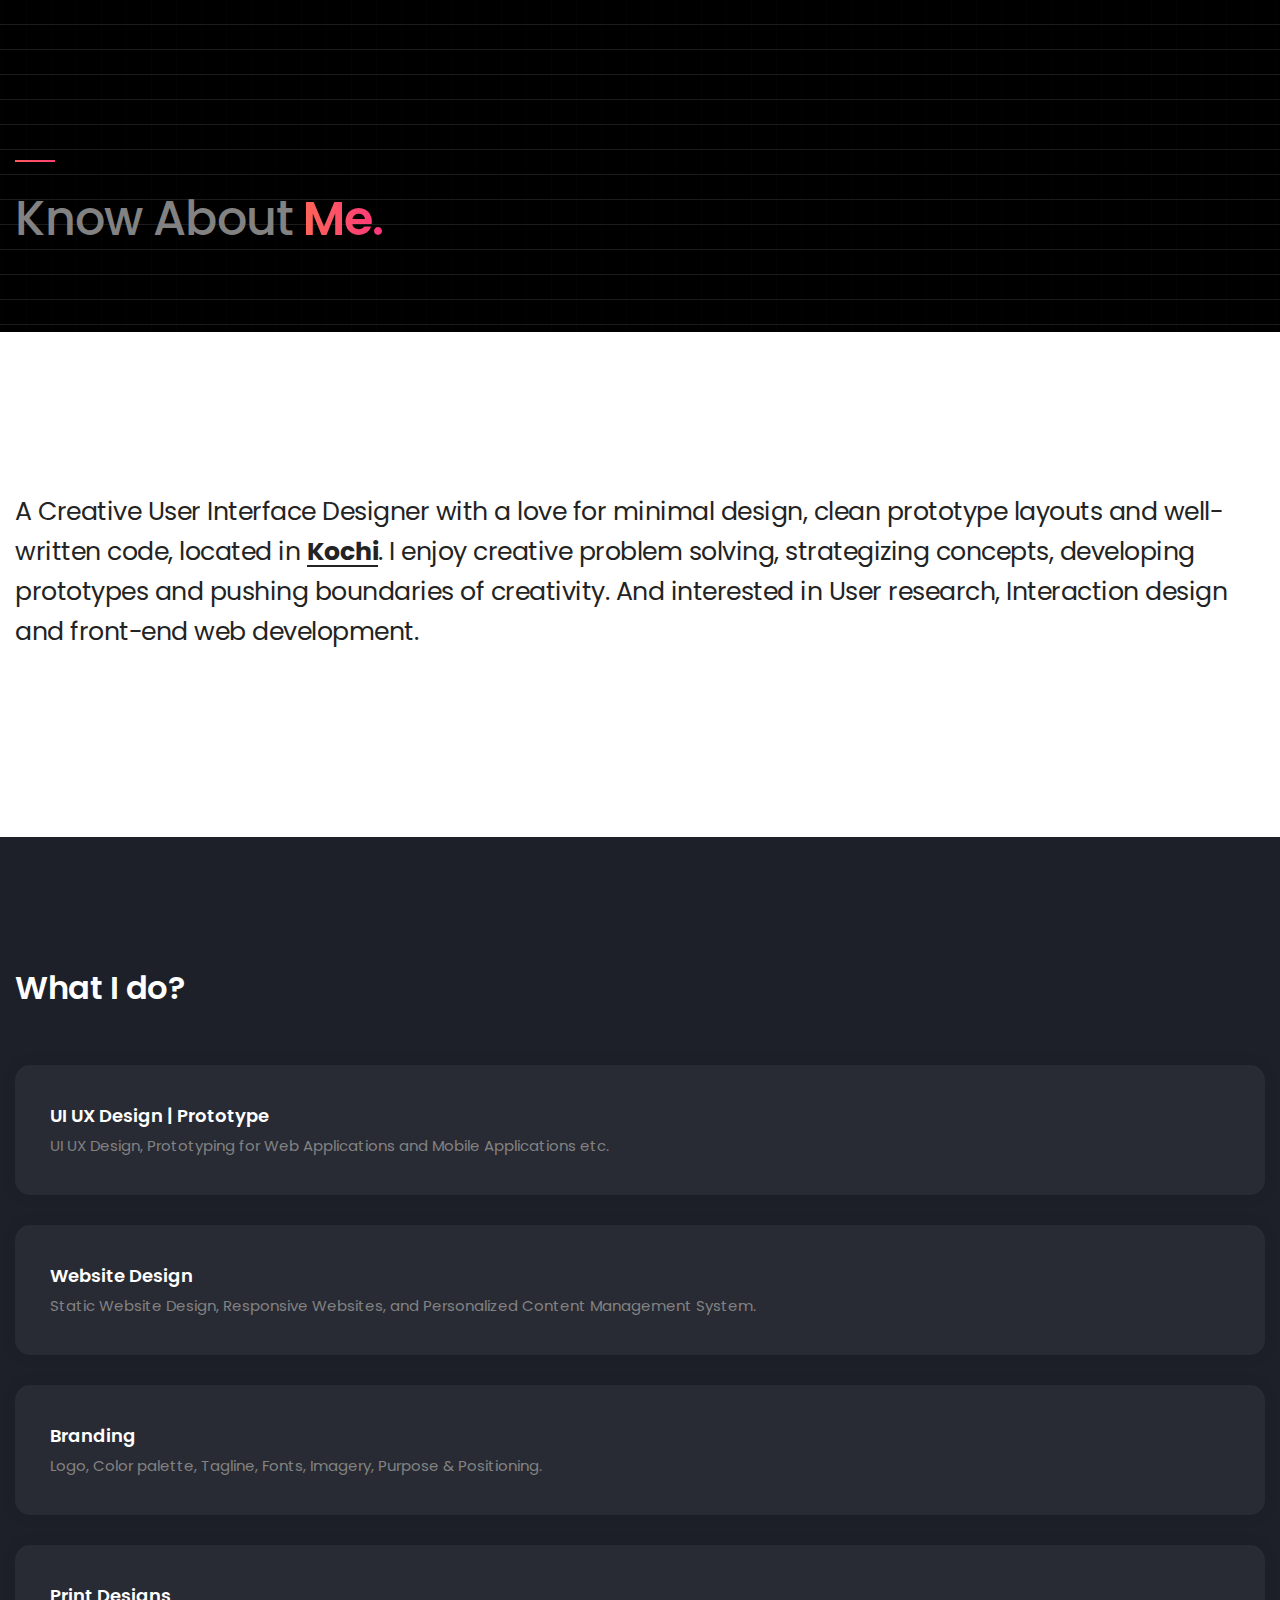
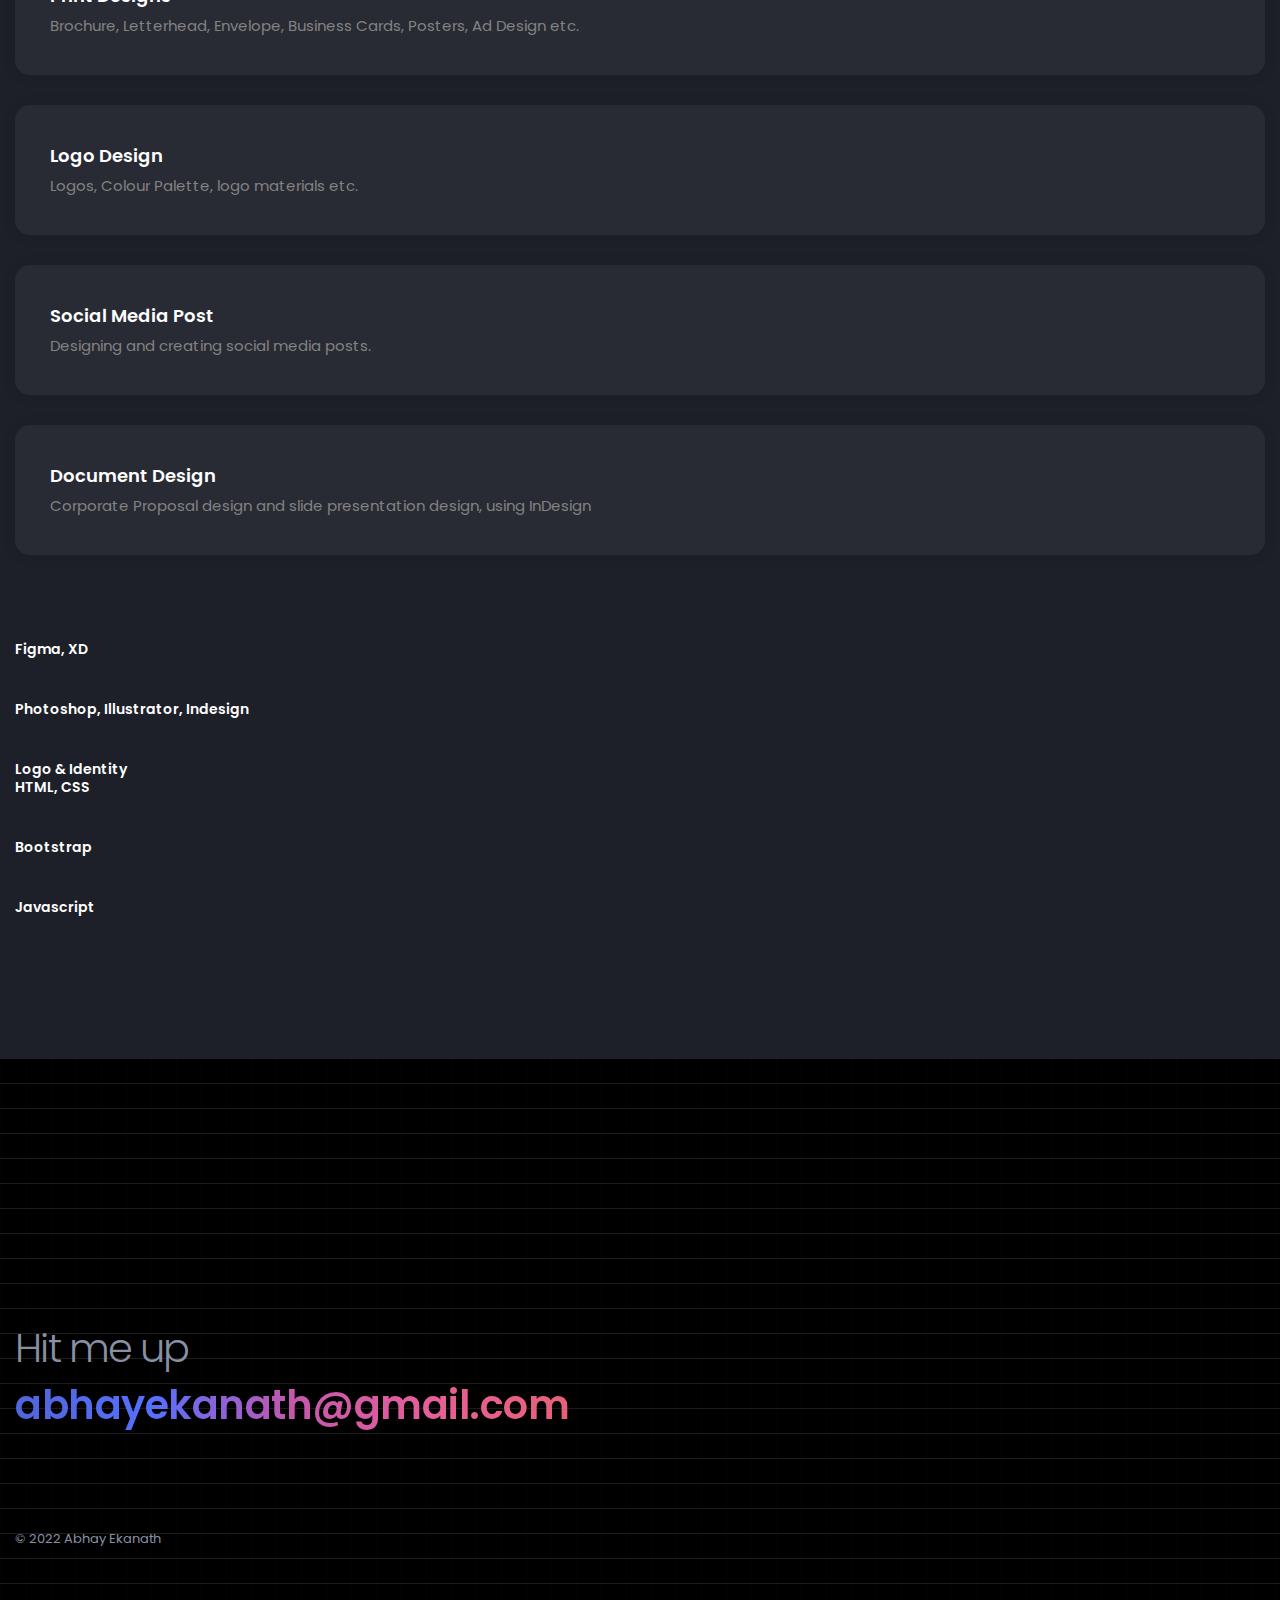
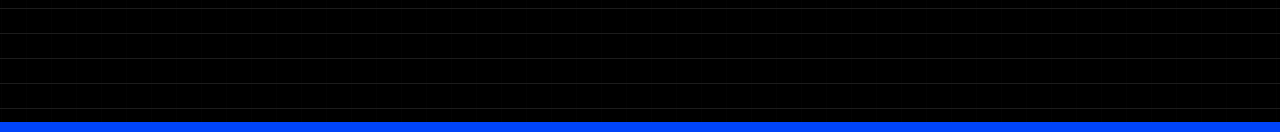
==== about.html @ 5970635a "17-06" ====
<!doctype html>
<html class="no-js" lang="en">
  <head>
    <title>Abhay Ekanath</title>
    <meta charset="utf-8">
    <meta http-equiv="X-UA-Compatible" content="IE=edge" />
    <meta name="author" content="">
    <meta name="viewport" content="width=device-width,initial-scale=1.0,maximum-scale=1" />
    <meta name="description" content="">
    <link rel="shortcut icon" href="images/favicon.png">
    <link rel="apple-touch-icon" href="images/apple-touch-icon-57x57.png">
    <link rel="apple-touch-icon" sizes="72x72" href="images/apple-touch-icon-72x72.png">
    <link rel="apple-touch-icon" sizes="114x114" href="images/apple-touch-icon-114x114.png">
    <link rel="stylesheet" type="text/css" href="css/font-icons.min.css">
    <link rel="stylesheet" type="text/css" href="css/theme-vendors.min.css">
    <link rel="stylesheet" type="text/css" href="css/style.css" />
    <link rel="stylesheet" type="text/css" href="css/responsive.css" />
  </head>
  <body data-mobile-nav-style="classic">

    <header>
      <nav class="navbar navbar-expand-lg navbar-dark bg-transparent header-dark fixed-top navbar-boxed navbar-static-overlay">
        <div class="container-fluid h-100px md-h-70px">
          <div class="col-6 col-lg-2 me-auto me-auto ps-lg-0">
            <a class="navbar-brand" href="index.html">
            <img src="images/symbol.png" class="default-logo" alt="">
            <img src="images/symbol.png" class="alt-logo" alt="">
            <img src="images/symbol.png" class="mobile-logo" alt="">
            </a>
          </div>
          <div class="col-auto text-end">
            <div class="header-push-button">
              <a href="javascript:void(0);" class="push-button ">
              <span></span>
              <span></span>
              <span></span>
              <span></span>
              </a>
            </div>
          </div>
        </div>
      </nav>

      <div class="hamburger-menu hamburger-menu-big-font bg-black w-25 xl-w-60 lg-w-70 md-w-50 sm-w-100">
        <a href="javascript:void(0);" class="close-menu text-white"><i class="ti-close"></i></a>
        <div class="row g-0 h-100">
          <div class="col-lg-12">
            <div class="row g-0 align-items-center justify-content-center h-100 padding-7-rem-all xs-padding-3-rem-all">
              <div class="col-12 menu-list-wrapper menu-list-wrapper-small text-center text-md-start" data-scroll-options='{ "theme": "light" }'>
                <ul class="menu-list alt-font w-100">
                  <li class="menu-list-item"><a href="index.html">home</a>
                  </li>
                  <li class="menu-list-item"><a href="about.html">about</a></li>
                  <li class="menu-list-item"><a href="portfolio.html">portfolio</a></li>
                  <li class="menu-list-item"><a href="cv.html">CV</a></li>
                </ul>
              </div>
              <div class="col-12 d-none d-md-block">
                <div class="alt-font margin-50px-top">
                  <span class="margin-10px-bottom font-weight-300 text-extra-large d-inline-block">Let's work together?</span>
                  <h6><a href="mailto:abhayekanath@gmail.com" class="text-yellow text-decoration-line-bottom text-white-hover">abhayekanath@gmail.com</a></h6>
                </div>
              </div>
            </div>
          </div>
        </div>
      </div>
    </header>

    <section class="parallax bg-212121 padding-60px-bottom" data-parallax-background-ratio="0.3" style="background-color: rgb(0, 0, 0); background-image: linear-gradient(rgba(0, 0, 0, 0.35),rgb(0, 0, 0, 0.35)), url(images/grid.svg); background-position: 50% 0px; background-size: auto, 25px 25px;">
      <div class="container">
        <div class="row justify-content-center">
          <div class="col-12 col-xl-8 col-lg-10 text-center overlap-gap-section">
            <div class="w-40px h-2px bg-gradient-orange-pink separator-line-vertical margin-30px-tb d-inline-block"></div>
            <h3 class="alt-font font-weight-500 text-medium-dark-gray letter-spacing-minus-1px">Know About <span class="text-gradient-orange-pink font-weight-600">Me.</span></h3>
          </div>
        </div>
      </div>
    </section>

    <section id="about" class="big-section">
      <div class="container">
        <div class="row align-items-end justify-content-center">
          <div class="col-12 col-lg-10 md-margin-30px-bottom text-center text-sm-start wow animate__fadeIn" data-wow-delay="0.2s">
          <h6 class="alt-font text-center text-extra-dark-gray line-height-40px mb-0 sm-line-height-26px">A Creative User Interface Designer with a love for minimal design, clean prototype layouts and well-written code, located in <span class="font-weight-700 text-extra-dark-gray text-decoration-line-bottom-medium">Kochi</span>. I enjoy creative problem solving, strategizing concepts, developing prototypes and pushing boundaries of creativity. And interested in User research, Interaction design and front-end web development.</h6>
        </div>
        </div>
      </div>
    </section>

    <section class="bg-1E2029 overflow-visible" id="whatido">
      <div class="container">
        <div class="row justify-content-center wow animate__fadeIn">
          <div class="col-12 col-lg-8 col-sm-10 text-center margin-4-rem-bottom md-margin-2-rem-bottom xs-margin-3-rem-bottom">
            <h5 class="alt-font font-weight-600 text-white d-inline-block">What I do?</h5>
          </div>
        </div>
        <div class="row justify-content-center">
          <div class="col-12 col-lg-6 col-md-8 col-sm-10 margin-30px-bottom xs-margin-15px-bottom wow animate__fadeIn" data-wow-delay="0.2s">
            <div class="feature-box feature-box-left-icon-middle padding-2-half-rem-all bg-292B34 box-shadow-small box-shadow-extra-large-hover border-radius-15px lg-padding-1-half-rem-lr xs-padding-2-rem-all">
              <div class="feature-box-content alt-font line-height-28px last-paragraph-no-margin">
                <span class="text-white text-large font-weight-600">UI UX Design | Prototype</span>
                <p>UI UX Design, Prototyping for Web Applications and Mobile Applications etc.</p>
              </div>
            </div>
          </div>

          <div class="col-12 col-lg-6  col-md-8 col-sm-10 margin-30px-bottom xs-margin-15px-bottom wow animate__fadeIn" data-wow-delay="0.4s">
            <div class="feature-box feature-box-left-icon-middle padding-2-half-rem-all bg-292B34 box-shadow-small box-shadow-extra-large-hover border-radius-15px lg-padding-1-half-rem-lr xs-padding-2-rem-all">
              <div class="feature-box-content alt-font line-height-28px last-paragraph-no-margin">
                <span class="text-white text-large font-weight-600">Website Design</span>
                <p>Static Website Design, Responsive Websites, and Personalized Content Management System.</p>
              </div>
            </div>
          </div>

          <div class="col-12 col-lg-6  col-md-8 col-sm-10 margin-30px-bottom xs-margin-15px-bottom wow animate__fadeIn" data-wow-delay="0.6s">
            <div class="feature-box feature-box-left-icon-middle padding-2-half-rem-all bg-292B34 box-shadow-small box-shadow-extra-large-hover border-radius-15px lg-padding-1-half-rem-lr xs-padding-2-rem-all">
              <div class="feature-box-content alt-font line-height-28px last-paragraph-no-margin">
                <span class="text-white text-large font-weight-600">Branding</span>
                <p>Logo, Color palette, Tagline, Fonts, Imagery, Purpose & Positioning.</p>
              </div>
            </div>
          </div>

          <div class="col-12 col-lg-6  col-md-8 col-sm-10 margin-30px-bottom xs-margin-15px-bottom wow animate__fadeIn" data-wow-delay="0.8s">
            <div class="feature-box feature-box-left-icon-middle padding-2-half-rem-all bg-292B34 box-shadow-small box-shadow-extra-large-hover border-radius-15px lg-padding-1-half-rem-lr xs-padding-2-rem-all">
              <div class="feature-box-content alt-font line-height-28px last-paragraph-no-margin">
                <span class="text-white text-large font-weight-600">Print Designs</span>
                <p>Brochure, Letterhead, Envelope, Business Cards, Posters, Ad Design etc.</p>
              </div>
            </div>
          </div>

          <div class="col-12 col-lg-6  col-md-8 col-sm-10 margin-30px-bottom xs-margin-15px-bottom wow animate__fadeIn" data-wow-delay="1s">
            <div class="feature-box feature-box-left-icon-middle padding-2-half-rem-all bg-292B34 box-shadow-small box-shadow-extra-large-hover border-radius-15px lg-padding-1-half-rem-lr xs-padding-2-rem-all">
              <div class="feature-box-content alt-font line-height-28px last-paragraph-no-margin">
                <span class="text-white text-large font-weight-600">Logo Design</span>
                <p>Logos, Colour Palette, logo materials etc.</p>
              </div>
            </div>
          </div>

          <div class="col-12 col-lg-6  col-md-8 col-sm-10 margin-30px-bottom xs-margin-15px-bottom wow animate__fadeIn" data-wow-delay="1.2s">
            <div class="feature-box feature-box-left-icon-middle padding-2-half-rem-all bg-292B34 box-shadow-small box-shadow-extra-large-hover border-radius-15px lg-padding-1-half-rem-lr xs-padding-2-rem-all">
              <div class="feature-box-content alt-font line-height-28px last-paragraph-no-margin">
                <span class="text-white text-large font-weight-600">Social Media Post</span>
                <p>Designing and creating social media posts.</p>
              </div>
            </div>
          </div>

          <div class="col-12 col-lg-6  col-md-8 col-sm-10 wow animate__fadeIn" data-wow-delay="1.4s">
            <div class="feature-box feature-box-left-icon-middle padding-2-half-rem-all bg-292B34 box-shadow-small box-shadow-extra-large-hover border-radius-15px lg-padding-1-half-rem-lr xs-padding-2-rem-all">
              <div class="feature-box-content alt-font line-height-28px last-paragraph-no-margin">
                <span class="text-white text-large font-weight-600">Document Design</span>
                <p>Corporate Proposal design and slide presentation design, using InDesign</p>
              </div>
            </div>
          </div>

        </div>
      </div>
      <div class="container padding-4-rem-top sm-padding-5-rem-top">
        <div class="row margin-4-rem-top sm-margin-5-rem-top">
          <div class="col-12 col-lg-6 wow animate__fadeIn" data-wow-delay="0.4s">
            <div class="progress bg-transparent margin-4-rem-bottom sm-margin-5-rem-bottom">
              <span class="progress-title alt-font text-medium text-white text-uppercase font-weight-600">Figma, XD</span>
              <div class="progress-bar bg-extra-light-gray" role="progressbar" aria-valuenow="85" aria-valuemin="0" aria-valuemax="100"><span class="alt-font text-small text-light-gray font-weight-600">85%</span></div>
            </div>

            <div class="progress bg-transparent margin-4-rem-bottom sm-margin-5-rem-bottom">
              <span class="progress-title alt-font text-medium text-white text-uppercase font-weight-600">Photoshop, Illustrator, Indesign</span>
              <div class="progress-bar bg-extra-light-gray" role="progressbar" aria-valuenow="95" aria-valuemin="0" aria-valuemax="100"><span class="alt-font text-small text-light-gray font-weight-600">95%</span></div>
            </div>

            <div class="progress bg-transparent margin-1-rem-bottom sm-margin-5-rem-bottom">
              <span class="progress-title alt-font text-medium text-white text-uppercase font-weight-600">Logo & Identity</span>
              <div class="progress-bar bg-extra-light-gray" role="progressbar" aria-valuenow="80" aria-valuemin="0" aria-valuemax="100"><span class="alt-font text-small text-light-gray font-weight-600">80%</span></div>
            </div>

          </div>
          <div class="col-12 col-lg-6 wow animate__fadeIn" data-wow-delay="0.4s">
            <div class="progress bg-transparent margin-4-rem-bottom sm-margin-5-rem-bottom">
              <span class="progress-title alt-font text-medium text-white text-uppercase font-weight-600">HTML, CSS</span>
              <div class="progress-bar bg-extra-light-gray" role="progressbar" aria-valuenow="90" aria-valuemin="0" aria-valuemax="100"><span class="alt-font text-small text-light-gray font-weight-600">90%</span></div>
            </div>

            <div class="progress bg-transparent margin-4-rem-bottom sm-margin-5-rem-bottom">
              <span class="progress-title alt-font text-medium text-white text-uppercase font-weight-600">Bootstrap</span>
              <div class="progress-bar bg-extra-light-gray" role="progressbar" aria-valuenow="85" aria-valuemin="0" aria-valuemax="100"><span class="alt-font text-small text-light-gray font-weight-600">85%</span></div>
            </div>

            <div class="progress bg-transparent">
              <span class="progress-title alt-font text-medium text-white text-uppercase font-weight-600">Javascript</span>
              <div class="progress-bar bg-extra-light-gray" role="progressbar" aria-valuenow="55" aria-valuemin="0" aria-valuemax="100"><span class="alt-font text-small text-light-gray font-weight-600">55%</span></div>
            </div>
          </div>
        </div>
      </div>
    </section>
    
    <footer class="bg-212121 padding-10-half-rem-tb md-padding-8-half-rem-tb" style="background-color: rgb(0, 0, 0); background-image: linear-gradient(rgb(0, 0, 0, 0.35), rgba(0, 0, 0, 0.35)), url(images/grid.svg); background-position: 50% 0px; background-size: auto, 25px 25px;">
      <div class="container">
        <div class="row justify-content-center">
          <div class="col-12 col-lg-8 text-center">
            <div class="social-icon-style-10 margin-3-half-rem-bottom">
              <ul class="large-icon">
                <li><a class="behance" href="https://www.behance.net/abhayekanath" target="_blank"><i class="fab fa-behance"></i></a></li>
                <li><a class="linkedin" href="https://www.linkedin.com/in/abhay-ekanath-a11544172/" target="_blank"><i class="fab fa-linkedin"></i></a></li>
                <li><a class="instagram" href="https://www.instagram.com/abhay.ekanath/" target="_blank"><i class="fab fa-instagram"></i></a></li>
                <li><a class="twitter" href="https://twitter.com/EkanathAbhay" target="_blank"><i class="fab fa-twitter"></i></a></li>
              </ul>
            </div>
            <h4 class="alt-font text-slate-blue-light font-weight-300 margin-10px-bottom d-block letter-spacing-minus-2px">Hit me up</h4>
            <h4 class="alt-font font-weight-600 margin-7-rem-bottom"><a href="mailto:abhayekanath@gmail.com" class="text-gradient-sky-blue-dark-pink">abhayekanath@gmail.com</a></h4>
            <p class="alt-font text-small text-slate-blue-light text-uppercase m-0">&copy; 2022 Abhay Ekanath</p>
          </div>
        </div>
      </div>
    </footer>

    <a class="scroll-top-arrow" href="javascript:void(0);"><i class="feather icon-feather-arrow-up"></i></a>

    <script type="text/javascript" src="js/jquery.min.js"></script>
    <script type="text/javascript" src="js/theme-vendors.min.js"></script>
    <script type="text/javascript" src="js/main.js"></script>
  </body>
</html>
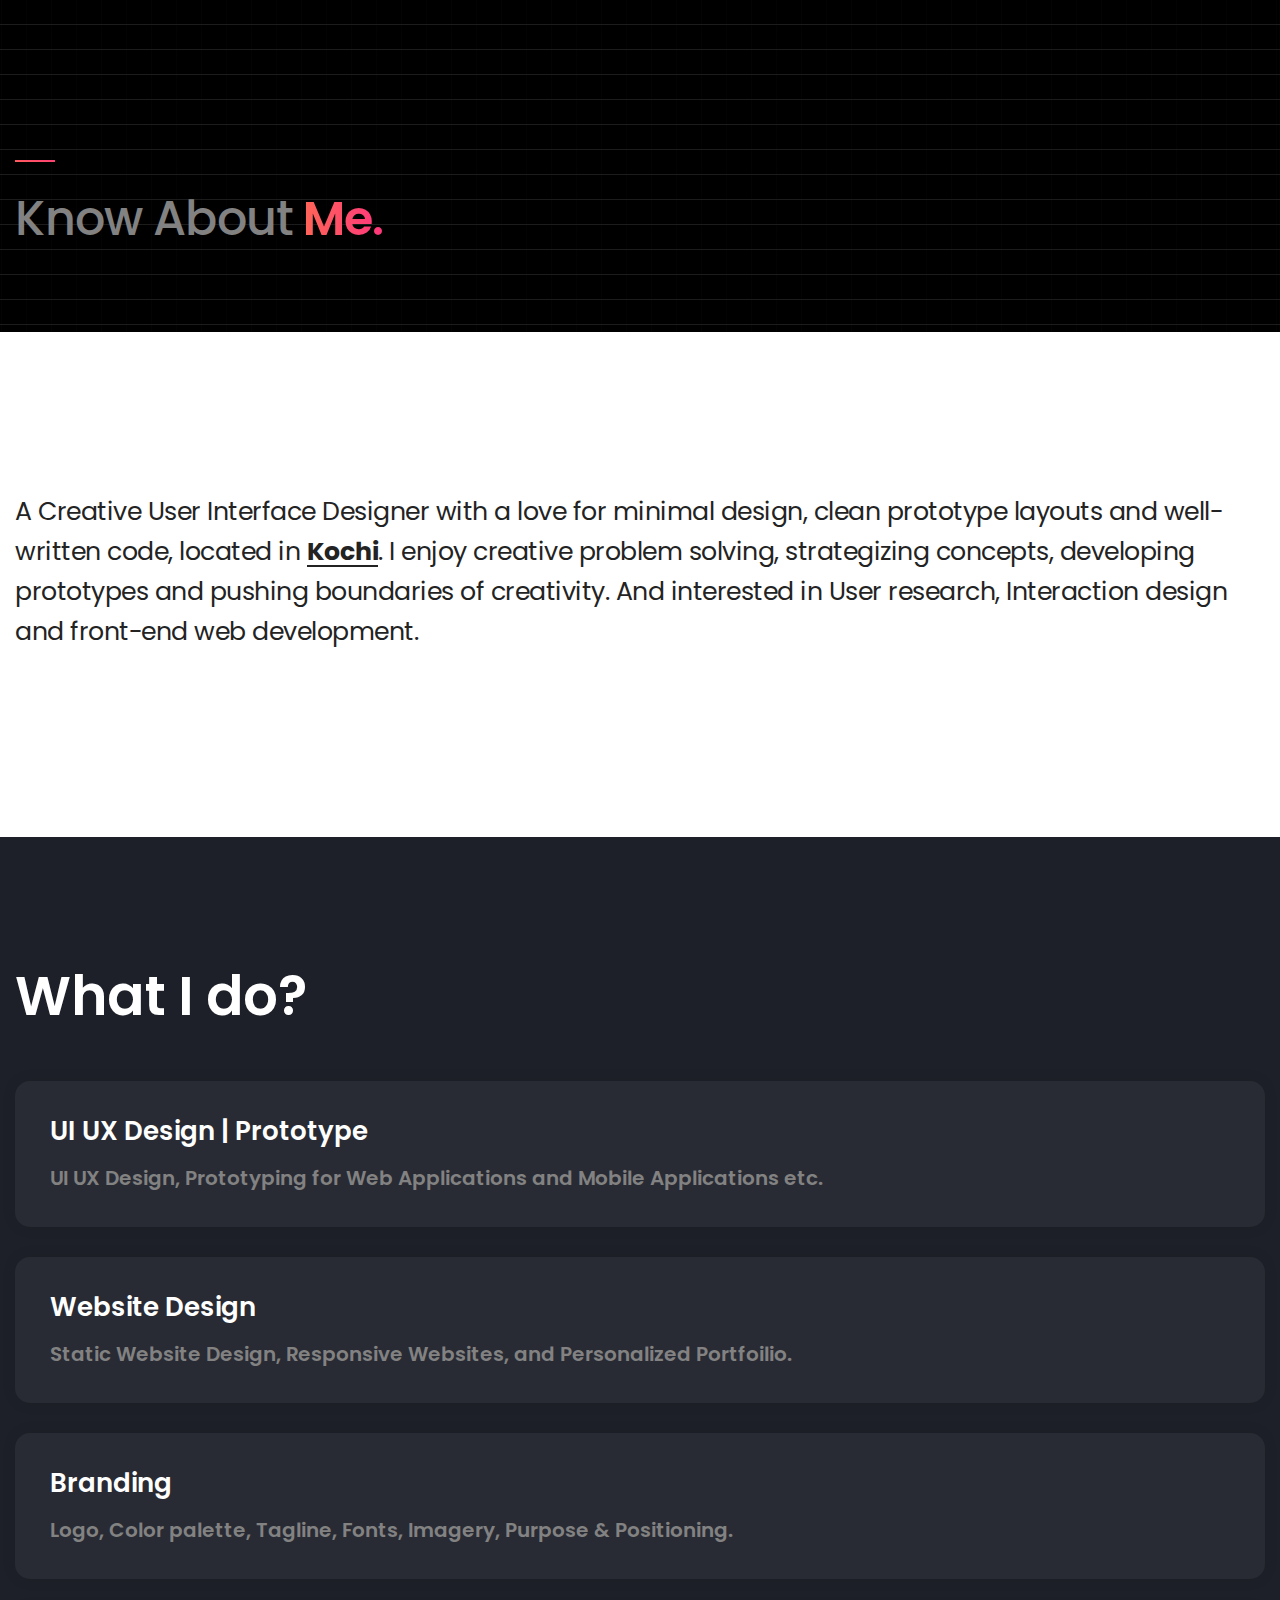
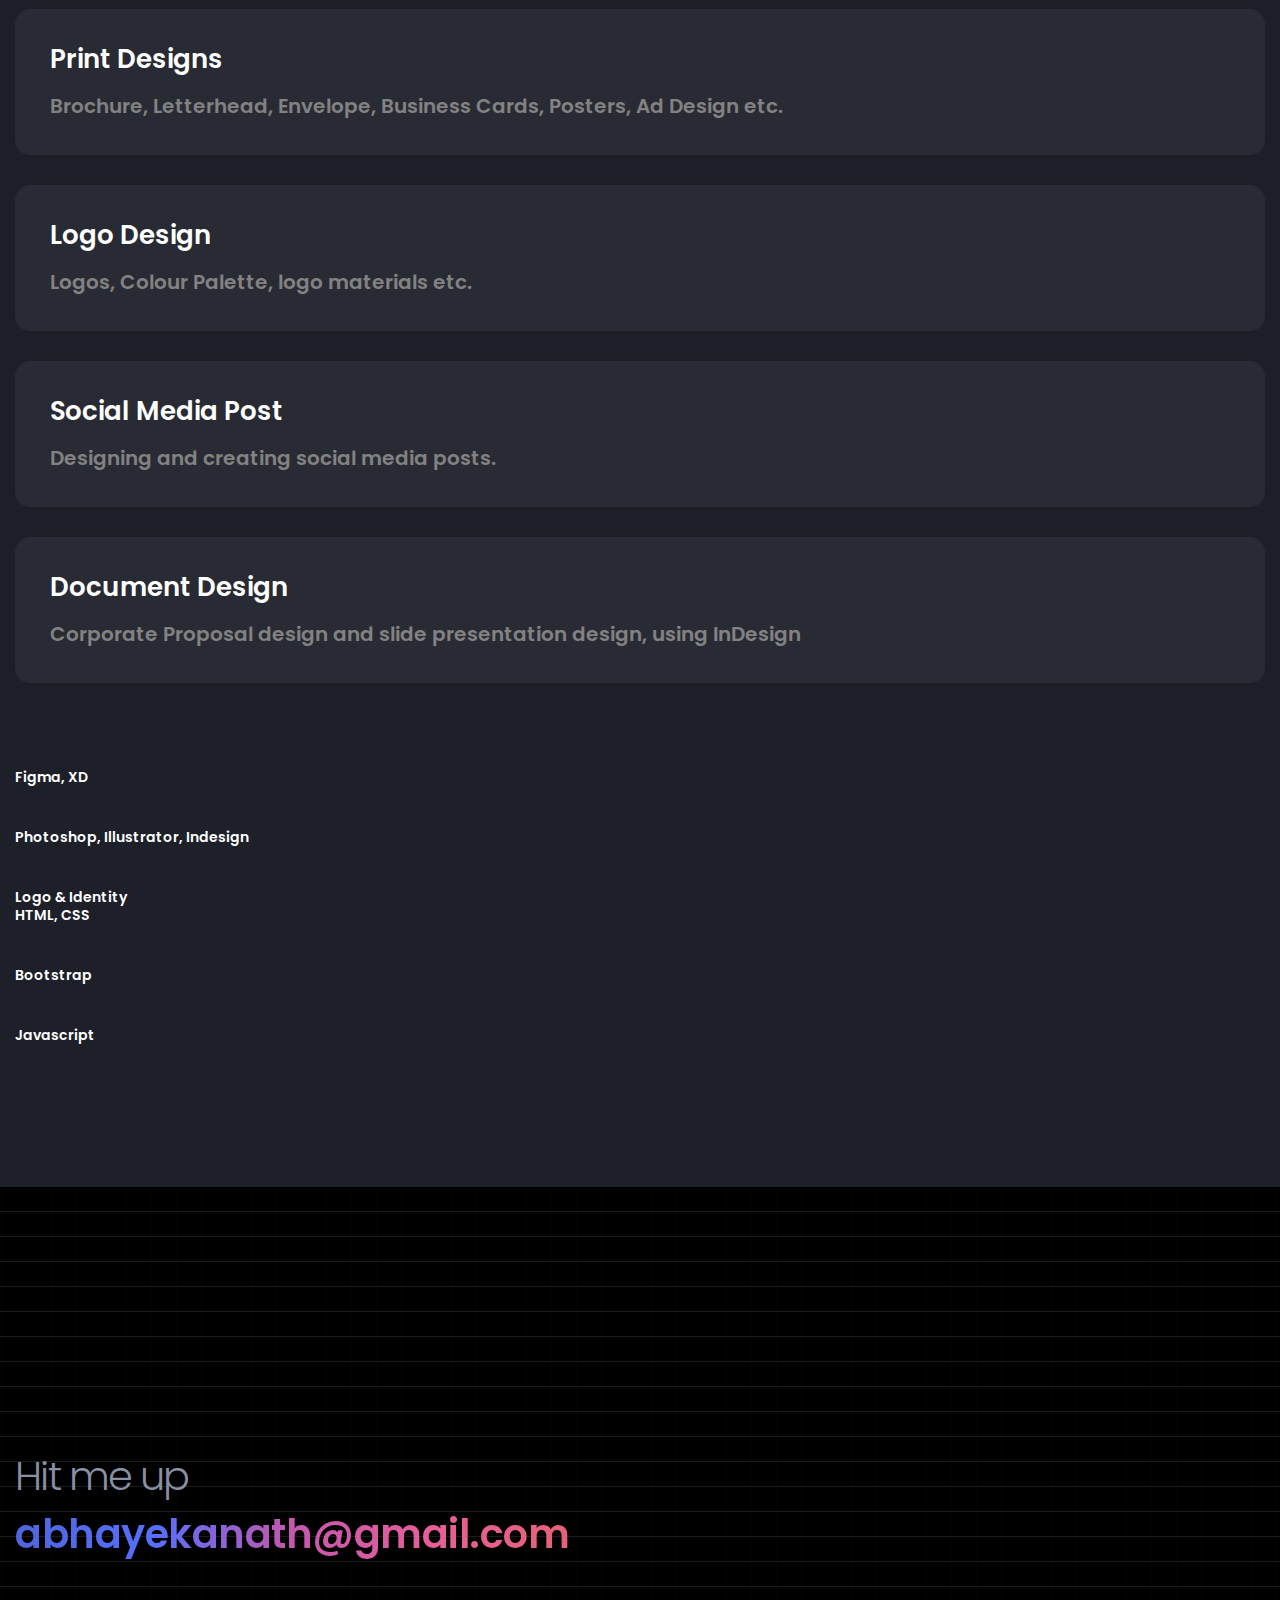
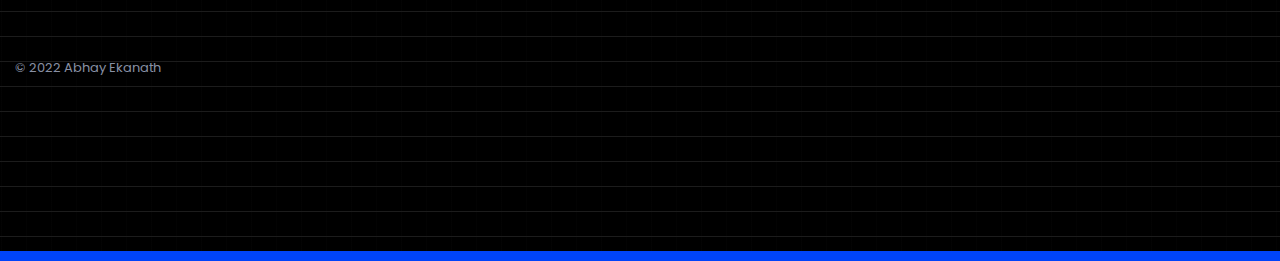
==== commit a683b0ae: "asd" ====
--- a/about.html
+++ b/about.html
@@ -92,15 +92,15 @@
       <div class="container">
         <div class="row justify-content-center wow animate__fadeIn">
           <div class="col-12 col-lg-8 col-sm-10 text-center margin-4-rem-bottom md-margin-2-rem-bottom xs-margin-3-rem-bottom">
-            <h5 class="alt-font font-weight-600 text-white d-inline-block">What I do?</h5>
+            <h2 class="alt-font font-weight-600 text-white d-inline-block">What I do?</h2>
           </div>
         </div>
         <div class="row justify-content-center">
           <div class="col-12 col-lg-6 col-md-8 col-sm-10 margin-30px-bottom xs-margin-15px-bottom wow animate__fadeIn" data-wow-delay="0.2s">
             <div class="feature-box feature-box-left-icon-middle padding-2-half-rem-all bg-292B34 box-shadow-small box-shadow-extra-large-hover border-radius-15px lg-padding-1-half-rem-lr xs-padding-2-rem-all">
               <div class="feature-box-content alt-font line-height-28px last-paragraph-no-margin">
-                <span class="text-white text-large font-weight-600">UI UX Design | Prototype</span>
-                <p>UI UX Design, Prototyping for Web Applications and Mobile Applications etc.</p>
+                <span class="text-white text-xx-large font-weight-600">UI UX Design | Prototype</span>
+                <p class="font-weight-600 text-extra-large margin-15px-top">UI UX Design, Prototyping for Web Applications and Mobile Applications etc.</p>
               </div>
             </div>
           </div>
@@ -108,8 +108,8 @@
           <div class="col-12 col-lg-6  col-md-8 col-sm-10 margin-30px-bottom xs-margin-15px-bottom wow animate__fadeIn" data-wow-delay="0.4s">
             <div class="feature-box feature-box-left-icon-middle padding-2-half-rem-all bg-292B34 box-shadow-small box-shadow-extra-large-hover border-radius-15px lg-padding-1-half-rem-lr xs-padding-2-rem-all">
               <div class="feature-box-content alt-font line-height-28px last-paragraph-no-margin">
-                <span class="text-white text-large font-weight-600">Website Design</span>
-                <p>Static Website Design, Responsive Websites, and Personalized Content Management System.</p>
+                <span class="text-white text-xx-large font-weight-600">Website Design</span>
+                <p class="font-weight-600 text-extra-large margin-15px-top">Static Website Design, Responsive Websites, and Personalized Portfoilio.</p>
               </div>
             </div>
           </div>
@@ -117,8 +117,8 @@
           <div class="col-12 col-lg-6  col-md-8 col-sm-10 margin-30px-bottom xs-margin-15px-bottom wow animate__fadeIn" data-wow-delay="0.6s">
             <div class="feature-box feature-box-left-icon-middle padding-2-half-rem-all bg-292B34 box-shadow-small box-shadow-extra-large-hover border-radius-15px lg-padding-1-half-rem-lr xs-padding-2-rem-all">
               <div class="feature-box-content alt-font line-height-28px last-paragraph-no-margin">
-                <span class="text-white text-large font-weight-600">Branding</span>
-                <p>Logo, Color palette, Tagline, Fonts, Imagery, Purpose & Positioning.</p>
+                <span class="text-white text-xx-large font-weight-600">Branding</span>
+                <p class="font-weight-600 text-extra-large margin-15px-top">Logo, Color palette, Tagline, Fonts, Imagery, Purpose & Positioning.</p>
               </div>
             </div>
           </div>
@@ -126,8 +126,8 @@
           <div class="col-12 col-lg-6  col-md-8 col-sm-10 margin-30px-bottom xs-margin-15px-bottom wow animate__fadeIn" data-wow-delay="0.8s">
             <div class="feature-box feature-box-left-icon-middle padding-2-half-rem-all bg-292B34 box-shadow-small box-shadow-extra-large-hover border-radius-15px lg-padding-1-half-rem-lr xs-padding-2-rem-all">
               <div class="feature-box-content alt-font line-height-28px last-paragraph-no-margin">
-                <span class="text-white text-large font-weight-600">Print Designs</span>
-                <p>Brochure, Letterhead, Envelope, Business Cards, Posters, Ad Design etc.</p>
+                <span class="text-white text-xx-large font-weight-600">Print Designs</span>
+                <p class="font-weight-600 text-extra-large margin-15px-top">Brochure, Letterhead, Envelope, Business Cards, Posters, Ad Design etc.</p>
               </div>
             </div>
           </div>
@@ -135,8 +135,8 @@
           <div class="col-12 col-lg-6  col-md-8 col-sm-10 margin-30px-bottom xs-margin-15px-bottom wow animate__fadeIn" data-wow-delay="1s">
             <div class="feature-box feature-box-left-icon-middle padding-2-half-rem-all bg-292B34 box-shadow-small box-shadow-extra-large-hover border-radius-15px lg-padding-1-half-rem-lr xs-padding-2-rem-all">
               <div class="feature-box-content alt-font line-height-28px last-paragraph-no-margin">
-                <span class="text-white text-large font-weight-600">Logo Design</span>
-                <p>Logos, Colour Palette, logo materials etc.</p>
+                <span class="text-white text-xx-large font-weight-600">Logo Design</span>
+                <p class="font-weight-600 text-extra-large margin-15px-top">Logos, Colour Palette, logo materials etc.</p>
               </div>
             </div>
           </div>
@@ -144,8 +144,8 @@
           <div class="col-12 col-lg-6  col-md-8 col-sm-10 margin-30px-bottom xs-margin-15px-bottom wow animate__fadeIn" data-wow-delay="1.2s">
             <div class="feature-box feature-box-left-icon-middle padding-2-half-rem-all bg-292B34 box-shadow-small box-shadow-extra-large-hover border-radius-15px lg-padding-1-half-rem-lr xs-padding-2-rem-all">
               <div class="feature-box-content alt-font line-height-28px last-paragraph-no-margin">
-                <span class="text-white text-large font-weight-600">Social Media Post</span>
-                <p>Designing and creating social media posts.</p>
+                <span class="text-white text-xx-large font-weight-600">Social Media Post</span>
+                <p class="font-weight-600 text-extra-large margin-15px-top">Designing and creating social media posts.</p>
               </div>
             </div>
           </div>
@@ -153,8 +153,8 @@
           <div class="col-12 col-lg-6  col-md-8 col-sm-10 wow animate__fadeIn" data-wow-delay="1.4s">
             <div class="feature-box feature-box-left-icon-middle padding-2-half-rem-all bg-292B34 box-shadow-small box-shadow-extra-large-hover border-radius-15px lg-padding-1-half-rem-lr xs-padding-2-rem-all">
               <div class="feature-box-content alt-font line-height-28px last-paragraph-no-margin">
-                <span class="text-white text-large font-weight-600">Document Design</span>
-                <p>Corporate Proposal design and slide presentation design, using InDesign</p>
+                <span class="text-white text-xx-large font-weight-600">Document Design</span>
+                <p class="font-weight-600 text-extra-large margin-15px-top">Corporate Proposal design and slide presentation design, using InDesign</p>
               </div>
             </div>
           </div>
--- a/css/style.css
+++ b/css/style.css
@@ -98,6 +98,7 @@
 .text-extra-medium { font-size:16px; line-height:28px; }
 .text-large { font-size:18px; line-height:32px; }
 .text-extra-large { font-size: 20px; line-height:28px; }
+.text-xx-large { font-size: 26px; line-height:30px; }
 .title-extra-small { font-size: 30px; line-height: 32px; }
 .title-small { font-size: 36px; line-height: 42px; }
 .title-large { font-size: 100px; line-height:95px; }
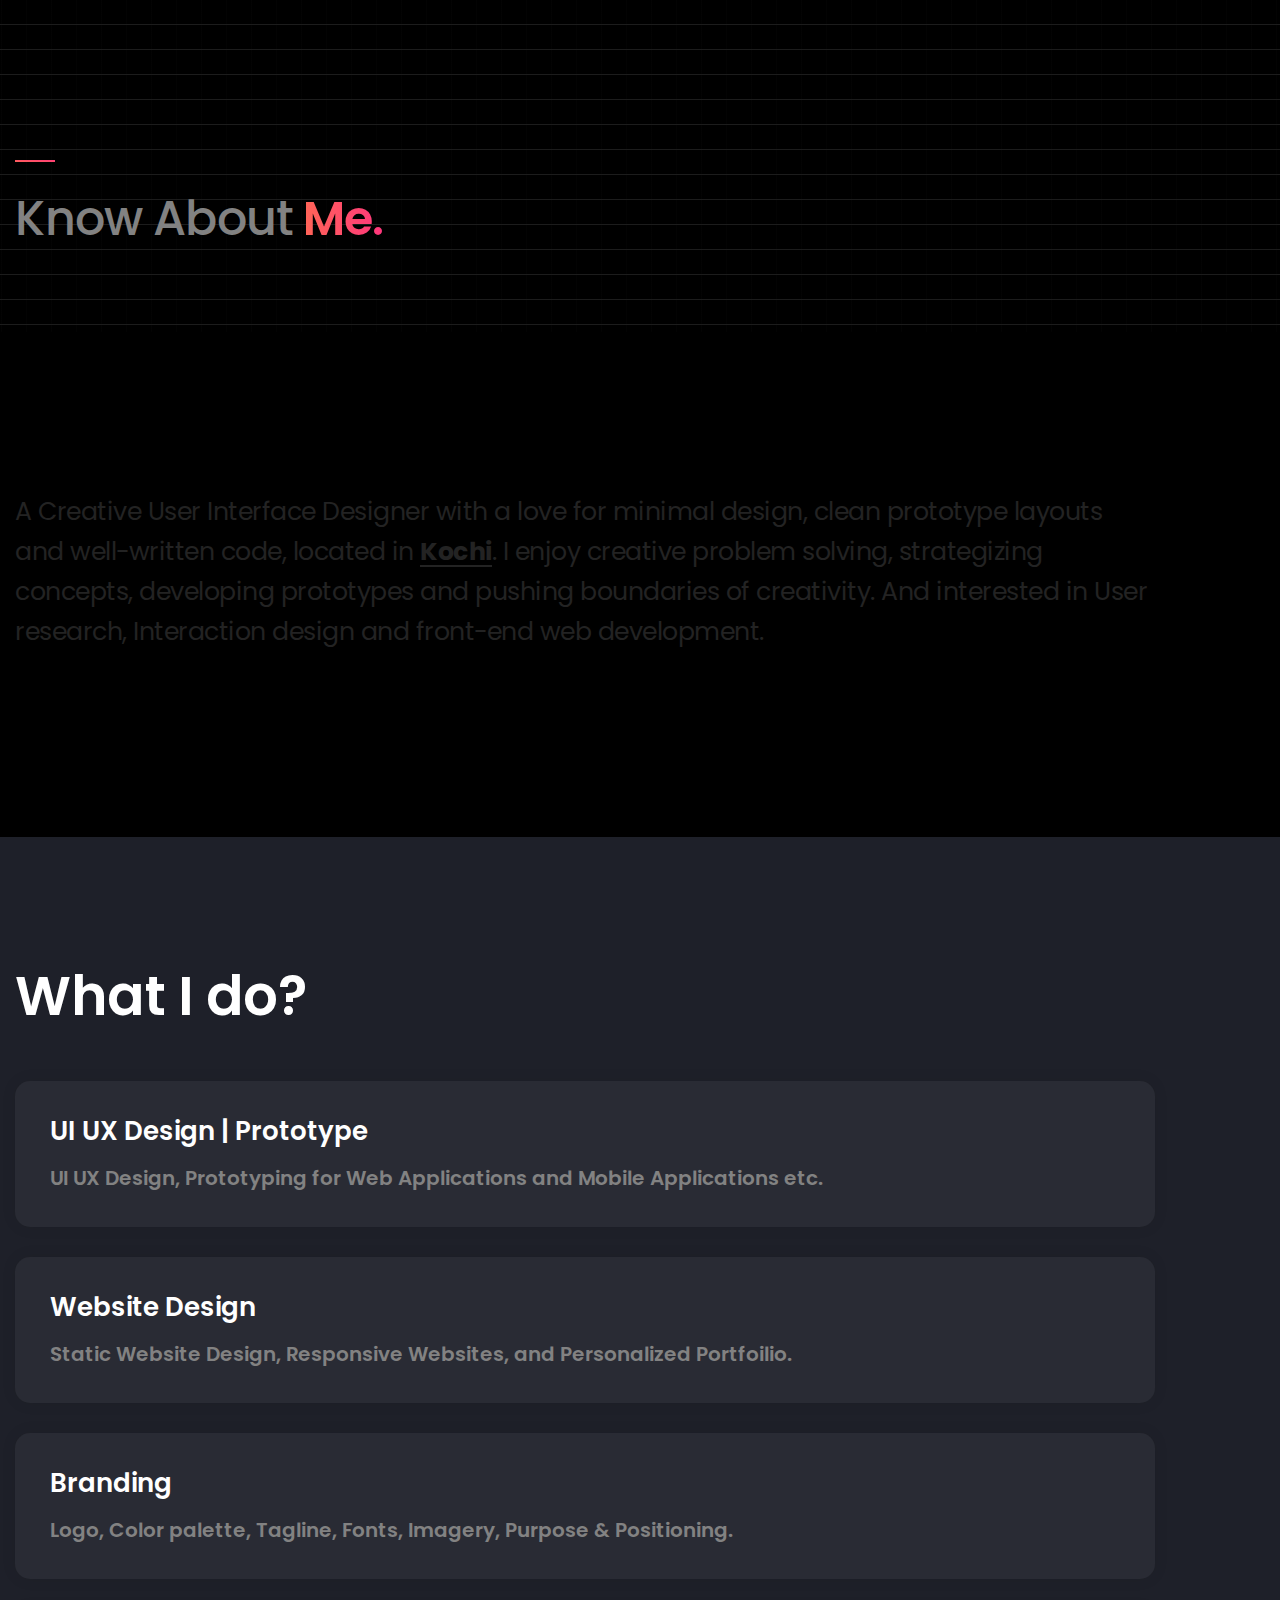
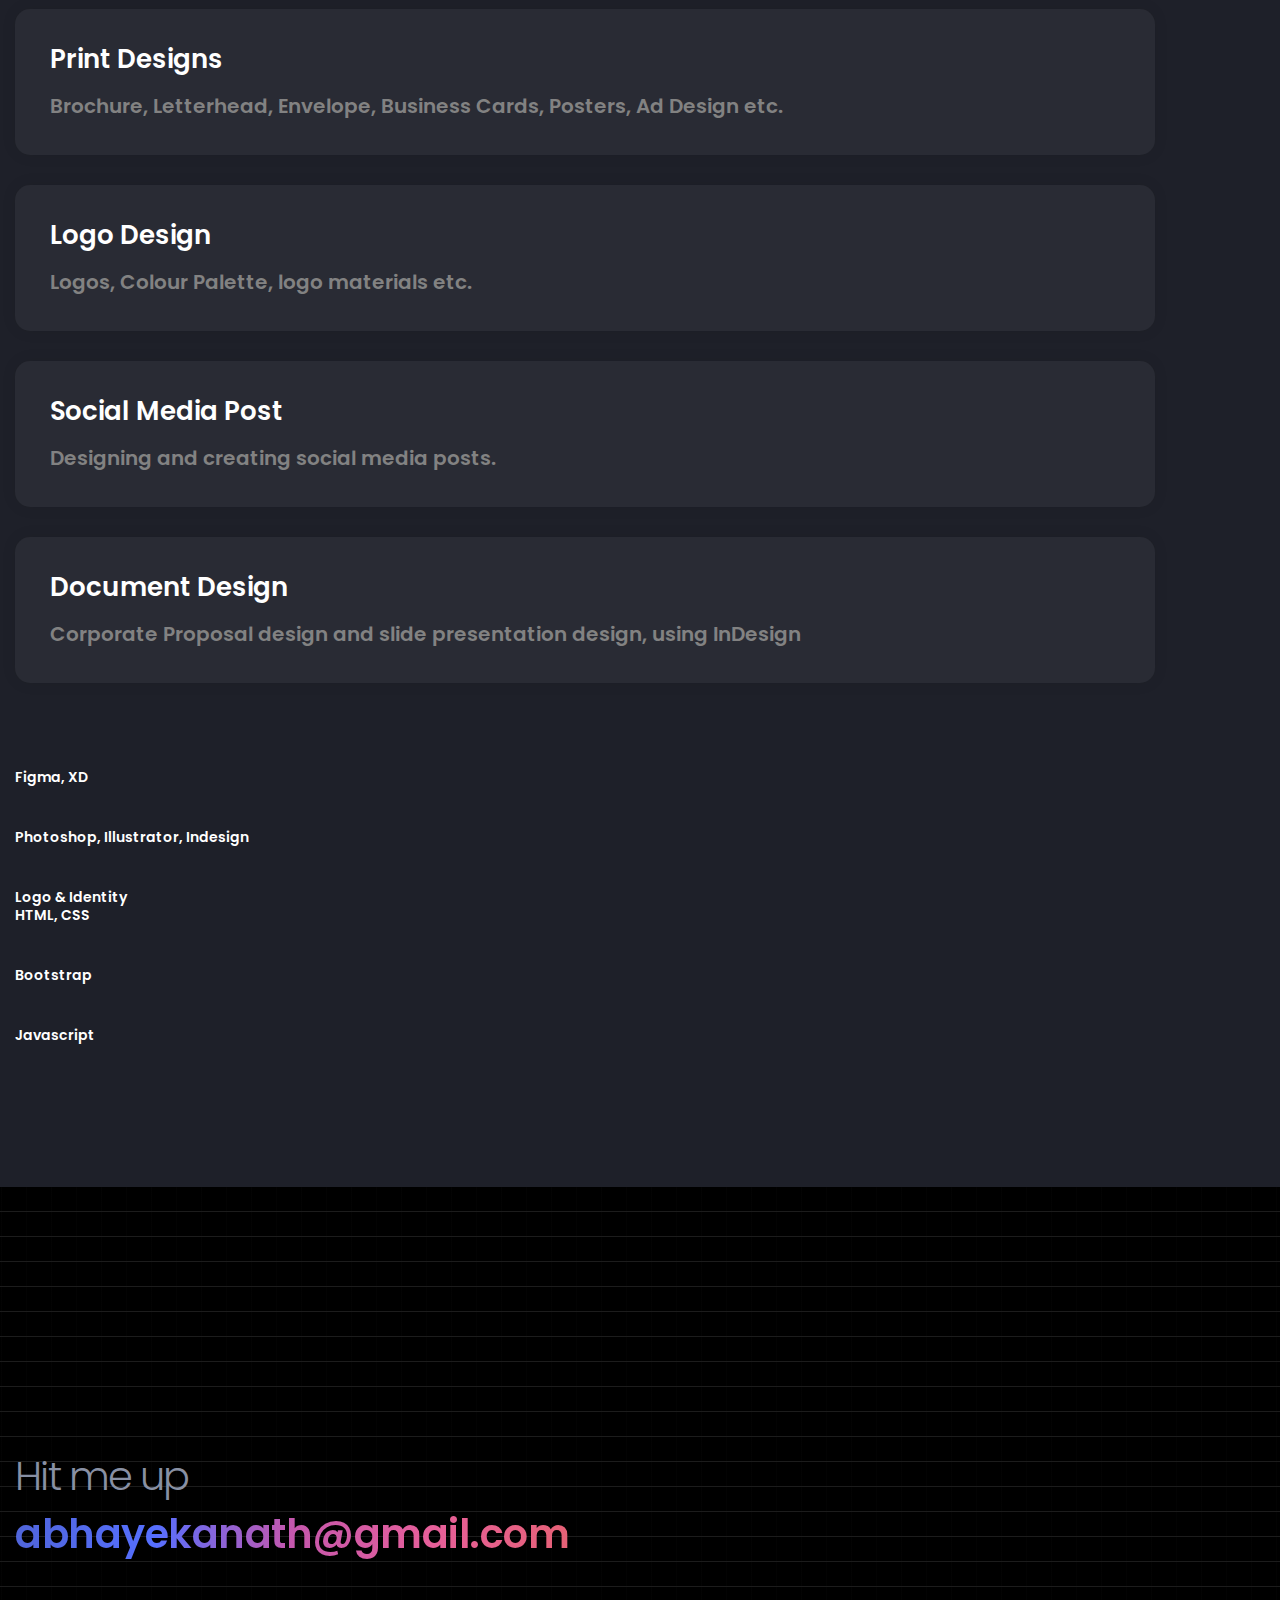
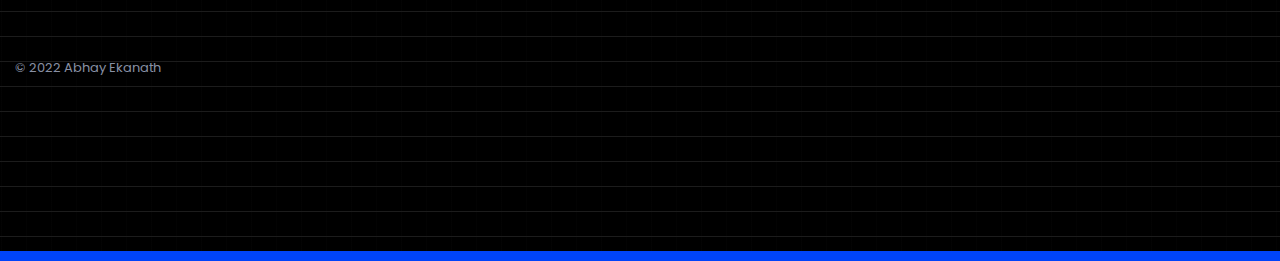
==== commit dbd1962c: "new" ====
--- a/about.html
+++ b/about.html
@@ -48,9 +48,7 @@
             <div class="row g-0 align-items-center justify-content-center h-100 padding-7-rem-all xs-padding-3-rem-all">
               <div class="col-12 menu-list-wrapper menu-list-wrapper-small text-center text-md-start" data-scroll-options='{ "theme": "light" }'>
                 <ul class="menu-list alt-font w-100">
-                  <li class="menu-list-item"><a href="index.html">home</a>
-                  </li>
-                  <li class="menu-list-item"><a href="about.html">about</a></li>
+                  <li class="menu-list-item"><a href="index.html">home</a> </li>
                   <li class="menu-list-item"><a href="portfolio.html">portfolio</a></li>
                   <li class="menu-list-item"><a href="cv.html">CV</a></li>
                 </ul>
@@ -58,7 +56,7 @@
               <div class="col-12 d-none d-md-block">
                 <div class="alt-font margin-50px-top">
                   <span class="margin-10px-bottom font-weight-300 text-extra-large d-inline-block">Let's work together?</span>
-                  <h6><a href="mailto:abhayekanath@gmail.com" class="text-yellow text-decoration-line-bottom text-white-hover">abhayekanath@gmail.com</a></h6>
+                  <p><a href="mailto:abhayekanath@gmail.com" class="text-yellow text-extra-large text-decoration-line-bottom text-white-hover">abhayekanath@gmail.com</a></p>
                 </div>
               </div>
             </div>
--- a/css/style.css
+++ b/css/style.css
@@ -4,13 +4,9 @@
 @import url('https://fonts.googleapis.com/css?family=Poppins:100,100i,200,200i,300,300i,400,400i,500,500i,600,600i,700,700i,800,800i,900,900i&display=swap');
 @import url('https://fonts.googleapis.com/css2?family=Playfair+Display:ital,wght@0,400;0,500;0,600;0,700;0,800;0,900;1,400;1,500;1,600;1,700;1,800;1,900&display=swap');
 
-/* ===================================
-    02. Reset
-====================================== */
-
 html { font-size: 14px; }
 *, *::after, *::before { box-sizing: border-box; }
-body { font-size: 15px; line-height: 30px; font-weight: 400; color: #828282; font-family: 'Roboto', sans-serif; padding: 0; margin: 0; -webkit-font-smoothing: antialiased; -moz-osx-font-smoothing: grayscale; word-break: break-word }
+body { font-size: 15px; line-height: 30px; font-weight: 400; background-color: #000; color: #828282; font-family: 'Roboto', sans-serif; padding: 0; margin: 0; -webkit-font-smoothing: antialiased; -moz-osx-font-smoothing: grayscale; word-break: break-word }
 body, html { -moz-osx-font-smoothing: grayscale; }
 a { text-decoration: none; }
 a:hover, a:focus { text-decoration: none; outline: none; outline-offset:0; color: #0038e3; }
@@ -71,9 +67,6 @@
 @media (prefers-reduced-motion:no-preference) {
     :root { scroll-behavior: auto }
 }
-/* ===================================
-    03. Typography
-====================================== */
 
 /* font family */
 .alt-font { font-family: 'Poppins', sans-serif; }
@@ -322,9 +315,7 @@
 .line-height-160px { line-height: 160px; }
 .line-height-170px { line-height: 170px; }
 
-/* ===================================
-    04. Background color
-====================================== */
+/* Background color */
 
 .bg-white { background-color:#FFF; }
 .bg-black { background-color:#000; }
@@ -479,9 +470,7 @@
 /* hover background */
 .feature-box-bg-white-hover:hover  { background-color: #fff; border-color: #fff !important}
 
-/* ===================================
-    05. Custom
-====================================== */
+/* 05. Custom */
 
 section { padding: 130px 0; overflow: hidden; }
 section.big-section { padding:160px 0; }
@@ -601,9 +590,7 @@
 input[type="radio"] + label span { display:inline-block; width:15px; height:15px; margin:0 10px 0 0; vertical-align:middle; cursor:pointer; border-radius: 0; position: relative; border-radius: 100%; }
 input[type="radio"]:checked + label span:after { position: absolute; top: 0; left: 0; color: #fff; height: 100%; width: 100%; text-align: center; font-size: 9px; line-height: 15px; content: "\f00c"; font-family: "Font Awesome 5 Free"; font-weight: 900; }
 
-/* ===================================
-    06. Button
-====================================== */
+/* Button */
 
 .btn { display:inline-block; border:2px solid transparent; border-radius: 0; text-transform: uppercase; width: auto; font-family: 'Poppins', sans-serif; font-weight: 500; }
 .btn.active.focus, .btn.active:focus, .btn.focus, .btn.focus:active, .btn:active:focus, .btn:focus { outline: medium none; outline-offset: 0; }
@@ -783,9 +770,7 @@
 .btn.btn-transparent-gradient-sky-blue-pink { background: transparent; color: #232323; border-image-slice: 1; border-image-source: linear-gradient(45deg, rgb(85, 111, 255), rgb(255, 121, 142));}
 .btn.btn-transparent-gradient-sky-blue-pink:hover, .btn.btn-transparent-gradient-sky-blue-pink:focus { background: transparent; color: #232323; }
 
-/* ===================================
-    07. Border
-====================================== */
+/* Border */
 
 .border-all { border: 1px solid !important; }
 .border-top { border-top: 1px solid !important; }
@@ -909,30 +894,7 @@
 .border-radius-100 { border-radius:100%; }
 .no-border-radius { border-radius:0 !important; }
 
-/* ===================================
-    08. Video
-====================================== */
-
-.video-wrapper { height: 100%; overflow: hidden; position: absolute; width: 100%; }
-.html-video { background-color: #000; left: 50%; width: auto; height:auto; min-height: 100%; min-width: 100%; position: absolute; top: 0; -ms-transform: translate(-50%, 0); -webkit-transform: translate(-50%, 0); transform: translate(-50%, 0); -moz-transform: translate(-50%, 0); -o-transform: translate(-50%, 0); z-index: -3; }
-.video-wrapper iframe { height: 100%; left: 0; position: absolute; top: -5px !important; width: 100%; }
-.video-background { position: absolute; height: 100%; width: 100%; z-index: 1; top:0; background: rgba(67,67,67,0.5) }
-
-.html-video-play { position: relative; text-align: center; }
-.html-video-play .play-icon, .html-video-play .pause-icon { position: absolute; left: 50%; padding-left: 8px; -webkit-transform: translate(-50%, -50%); -moz-transform: translate(-50%, -50%); -ms-transform: translate(-50%, -50%); -o-transform: translate(-50%, -50%); transform: translate(-50%, -50%); }
-.html-video-play[ playing = "true" ] .play-icon, .html-video-play .pause-icon { opacity: 0; top: 0; visibility: hidden; -webkit-transition-duration: 0.5s; -moz-transition-duration: 0.5s; -ms-transition-duration: 0.5s; -o-transition-duration: 0.5s; transition-duration: 0.5s; }
-.html-video-play[ playing = "true" ] .play-icon { top: 0; }
-.html-video-play .pause-icon { top: 100%; }
-.html-video-play .play-icon, .html-video-play[ playing = "true" ] .pause-icon { opacity: 1; top: 50%; visibility: visible; -webkit-transition-duration: 0.5s; -moz-transition-duration: 0.5s; -ms-transition-duration: 0.5s; -o-transition-duration: 0.5s; transition-duration: 0.5s; }
-.play-icon-animation { -webkit-transform: scale(1); -ms-transform: scale(1); -moz-transform: scale(1); transform: scale(1); -o-transform: scale(1); transition: all 0.3s ease-in-out; -webkit-transition: all 0.3s ease-in-out; -moz-transition: all 0.3s ease-in-out; -ms-transition: all 0.3s ease-in-out; -o-transition: all 0.3s ease-in-out ;}
-.play-icon-animation:hover { -webkit-transform: scale(1.1); -ms-transform: scale(1.1); -moz-transform: scale(1.1); transform: scale(1.1); -o-transform: scale(1.1); transition: all 0.3s ease-in-out; -webkit-transition: all 0.3s ease-in-out; -moz-transition: all 0.3s ease-in-out; -ms-transition: all 0.3s ease-in-out; -o-transition: all 0.3s ease-in-out; }
-
-.bg-video-wrapper { position: absolute; top: 0; left: 0; width: 100%; height: 100%; z-index: -1; pointer-events: none; overflow: hidden; }
-.bg-video-wrapper iframe { width: 100vw; height: 56.25vw; min-height: 100vh; min-width: 177.77vh; position: absolute; top: 50%; left: 50%; transform: translate(-50%, -50%); }
-
-/* ===================================
-    09. Background image
-====================================== */
+/* Background image */
 
 .cover-background { background-repeat: no-repeat !important; background-size: cover !important; overflow: hidden; position: relative; background-position: center center !important; }
 .fix-background { position: relative; background-size: cover !important; -webkit-animation-duration: 0s; -webkit-animation-fill-mode: none; overflow: hidden; background-position: center center; background-repeat: no-repeat !important; background-attachment: fixed !important; }
@@ -955,9 +917,7 @@
 .parallax { position: relative !important; background-size: cover; overflow: hidden; background-attachment: fixed !important; transition-duration: 0s; -moz-transition-duration: 0s; -webkit-transition-duration: 0s; -o-transition-duration: 0s; }
 .parallax-fix { background-attachment: fixed !important; background-position: center center; background-repeat: no-repeat; background-size: cover !important; overflow: hidden; position: relative; transition-duration: 0.2s; transition-timing-function: ease-in; }
 
-/* ===================================
-    10. Margin
-====================================== */
+/* Margin */
 
 .margin-one-all { margin:1%; }
 .margin-two-all { margin:2%; }
@@ -1404,9 +1364,7 @@
 .no-margin-right { margin-right: 0 !important; }
 .no-margin-lr { margin-right: 0 !important; margin-left: 0 !important; }
 
-/* ===================================
-    11. Padding
-====================================== */
+/* Padding */
 
 .padding-one-all { padding:1%; }
 .padding-two-all { padding:2%; }
@@ -1849,18 +1807,14 @@
 .no-padding-left { padding-left:0 !important; }
 .no-padding-right { padding-right:0 !important; }
 
-/* ===================================
-    12. Display and overflow
-====================================== */
+/* Display and overflow */
 
 .d-initial { display: initial !important; }
 .overflow-hidden { overflow:hidden !important; }
 .overflow-visible { overflow:visible !important; }
 .overflow-auto { overflow:auto !important; }
 
-/* ===================================
-    13. Position
-====================================== */
+/* Position */
 
 .position-inherit { position: inherit !important; }
 
@@ -2057,10 +2011,6 @@
 .left-minus-40px { left: -40px; }
 .left-minus-45px { left: -45px; }
 .left-minus-50px { left: -50px; }
-
-/* ===================================
-    14. Width
-====================================== */
 
 .w-1px { width:1px; }
 .w-2px { width:2px; }
@@ -2138,10 +2088,6 @@
 .w-95 { width: 95%; }
 .w-100 { width: 100%; }
 .w-auto { width:auto; }
-
-/* ===================================
-    15. Height
-====================================== */
 
 .swiper-container { width: 100%; height: 100%; }
 .h-1px { height: 1px; }
@@ -2232,9 +2178,7 @@
 /* content box image */
 .content-box-image { width: 100%; height: -webkit-calc(100% / 3); height: -moz-calc(100% / 3); height: calc(100% / 3); }
 
-/* ===================================
-    16. Icon
-====================================== */
+/* Icon */
 
 [class^="ti-"], [class*=" ti-"], [class^="line-icon"], [class*=" line-icon"], [class^="solid-icon"], [class*=" solid-icon"] { display: inline-block; }
 
@@ -2488,9 +2432,7 @@
 .icon-box-extra-small { width:40px; height:40px; line-height:40px; text-align:center; font-size:15px; }
 .icon-box-very-small { width:30px; height:30px; line-height:28px; text-align:center; font-size:18px; }
 
-/* ===================================
-    17. Magnific popup
-====================================== */
+/* Magnific popup */
 
 .mfp-bg { background: #232323; opacity: 0.9; }
 .mfp-bg, .mfp-wrap { z-index: 10007; }
@@ -2548,9 +2490,7 @@
 .show-notify-popup .mfp-removing .mfp-container { animation-name: comingsoonpopupclose; -webkit-animation-name: comingsoonpopupclose; -webkit-animation-duration: 0.2s; -moz-animation-duration: 0.2s; -o-animation-duration: 0.2s; animation-duration: 0.2s; }
 .mfp-notify .mfp-container { top: auto; bottom: 0;}
 
-/* ===================================
-    18. Header
-====================================== */
+/* Header */
 
 .navbar { padding: 0; }
 .navbar.navbar-boxed { padding-left: 35px; padding-right: 35px; border-top: 10px solid #0044FA; }
@@ -2997,9 +2937,7 @@
 /* menu modern */
 .navbar-modern-inner, .navbar-full-screen-menu-inner { display: none}
 
-/* ===================================
-    19. Page title
-====================================== */
+/* Page title */
 
 .page-title-extra-small h1 { font-size: 16px; line-height: 20px; }
 .page-title-small h1 { font-size: 18px; line-height: 20px; }
@@ -3030,9 +2968,7 @@
 .scroll-down-bottom .scroll-down-text { position: absolute; bottom: 25px; transform: rotate(-90deg); width: 100px; height: auto; transform-origin: 0; }
 .scroll-down { position: absolute; bottom: 60px; text-align: center; width: auto; left: 0; right: 0; z-index: 99; }
 
-/* ===================================
-    20. Swiper carousel
-====================================== */
+/* Swiper carousel */
 .swiper-container-horizontal > .swiper-pagination-bullets, .swiper-pagination-fraction { bottom: 45px; }
 .swiper-pagination-bullet { background: transparent; vertical-align: middle; border-radius: 100%; display: inline-block; height: 12px; margin: 0 7px; width: 12px; border: 2px solid #232323; outline: none; }
 .swiper-pagination-bullet.swiper-pagination-bullet-active { background: #232323; }
@@ -3263,9 +3199,7 @@
 .slider-review-image-thumbs .swiper-slide-active img { box-shadow: 0 0 20px rgba(0,0,0,.14); border: 6px solid #fff; }
 .slider-review-image-thumbs .swiper-slide { cursor: pointer; }
 
-/* ===================================
-    21. Grid
-====================================== */
+/* Grid */
 
 .blog-post-image img, .portfolio-image img { width: 100%; }
 .grid { list-style: none; }
@@ -3310,9 +3244,7 @@
 .grid-filter li a { border: 0; border-bottom: 1px solid; border-color: transparent; color:#828282; padding-bottom: 2px; }
 .grid-filter > li.active > a, .grid-filter > li.active > a:focus, .grid-filter > li.active > a:hover, .grid-filter > li > a:hover { border: 0; color: inherit; border-bottom: 1px solid; color: #fff }
 
-/* ===================================
-    22. Portfolio
-====================================== */
+/* Portfolio */
 
 .portfolio-box .portfolio-image { position: relative; overflow: hidden; }
 .portfolio-box .portfolio-hover { position: absolute; width:100%; height:100%; left: 0; top: 0; opacity: 0; }
@@ -3380,184 +3312,6 @@
 .justified-gallery > a > .jg-caption.jg-caption-visible, .justified-gallery > div > .jg-caption.jg-caption-visible, .justified-gallery > figure > .jg-caption.jg-caption-visible { display: none; filter: "alpha(opacity=100)"; opacity: 1; -webkit-transition: opacity 500ms ease-in; -moz-transition: opacity 500ms ease-in; -o-transition: opacity 500ms ease-in; transition: opacity 500ms ease-in; }
 .justified-gallery > a > .jg-caption, .justified-gallery > div > .jg-caption, .justified-gallery > figure > .jg-caption { display: none; position: absolute; left: 0; right: 0; bottom: 0; margin: 0; background-color: #fff; color: inherit; padding: 15px 25px 12px; box-shadow: 0 5px 20px rgba(23,23,23,.2); white-space: nowrap; z-index: 1; font-family: inherit; }
 
-/* ===================================
-    23. Blog
-====================================== */
-
-.blog-post { position: relative; overflow: hidden; }
-.blog-post .blog-post-image img { -webkit-transition: all 1s cubic-bezier(0,0,.2,1); -moz-transition: all 1s cubic-bezier(0,0,.2,1); -ms-transition: all 1s cubic-bezier(0,0,.2,1); transition: all 1s cubic-bezier(0,0,.2,1); }
-.blog-post .blog-post-image { overflow: hidden; position: relative; }
-.blog-post:hover .blog-post-image img { opacity: 0.6; -webkit-transform: scale3d(1.1,1.1,1.1); -moz-transform: scale3d(1.1,1.1,1.1); -ms-transform: scale3d(1.1,1.1,1.1); transform: scale3d(1.1,1.1,1.1); }
-
-/* blog grid */
-.blog-grid .blog-post-image .blog-category { position: absolute; top: 23px; right: 23px; font-size: 11px; line-height: 14px; background: rgba(23,23,23,.75); color: #fff; text-transform: uppercase; border-radius: 2px; padding: 6px 13px; transition: all 0.5s ease-in-out; -webkit-transition: all 0.5s ease-in-out; -moz-transition: all 0.5s ease-in-out; -ms-transition: all 0.5s ease-in-out; -o-transition: all 0.5s ease-in-out; }
-.blog-grid .blog-post:hover .blog-post-image .blog-category { background: #fff; color: #232323; transition: all 0.5s ease-in-out; -webkit-transition: all 0.5s ease-in-out; -moz-transition: all 0.5s ease-in-out; -ms-transition: all 0.5s ease-in-out; -o-transition: all 0.5s ease-in-out; box-shadow: 0 0 10px rgba(0,0,0,.2) }
-.blog-grid .avtar-image {width: 30px; border-radius: 100%; margin-right: 10px;}
-.blog-grid .blog-like {display: -ms-flexbox; display: flex; -ms-flex-pack: center; justify-content: center; -ms-flex-align: center; align-items: center;}
-.blog-grid .blog-like i {margin-right: 4px;}
-
-/* blog masonry */
-.blog-masonry .blog-post { box-shadow: 0 0 15px rgba(0,0,0,.06); -webkit-transition: all 1.5s cubic-bezier(0,0,.2,1); -moz-transition: all 1.5s cubic-bezier(0,0,.2,1); -ms-transition: all 1.5s cubic-bezier(0,0,.2,1); transition: all 1.5s cubic-bezier(0,0,.2,1); }
-.blog-masonry .blog-post:hover { box-shadow: 0 0 30px rgba(0,0,0,.15); -webkit-transform: translate3d(0, 0, 0); }
-.blog-masonry .blog-post:hover .blog-post-image img {opacity: 1}
-.blog-masonry .blog-post-image .blog-category {position: absolute; background: #fff; left: 0; bottom: 0; top: auto; right: auto; border-radius: 0px;  padding: 13px 25px; font-size: 13px; line-height: 13px; font-weight: 500}
-.blog-masonry .blog-post:hover .blog-post-image .blog-category {box-shadow: none}
-.blog-masonry .blog-post p {margin-bottom: 5px}
-.blog-masonry .blog-like span, .blog-masonry .blog-comment span {position: relative; top:0}
-.blog-masonry .blog-like, .blog-masonry .blog-comment {display: -ms-flexbox; display: flex; -ms-flex-pack: center; justify-content: center; -ms-flex-align: center; align-items: center;}
-.blog-masonry .blog-like i, .blog-masonry .blog-comment i { margin-right: 4px; }
-.blog-masonry .blog-comment { margin-left: 13px; }
-
-/* blog classic */
-.blog-classic .blog-post:hover { -webkit-transform: translate3d(0, 0, 0); transform: translate3d(0, 0, 0); }
-.blog-classic .blog-post-image { transition: all 0.5s ease-in-out; -webkit-transition: all 0.5s ease-in-out; -moz-transition: all 0.5s ease-in-out; -ms-transition: all 0.5s ease-in-out; -o-transition: all 0.5s ease-in-out; }
-.blog-classic .blog-post:hover .blog-post-image img { opacity: 1; -webkit-transform: scale3d(1,1,1); transform: scale3d(1,1,1);  }
-.blog-classic .separator { width: 28px; height: 1px;display: inline-block; vertical-align: middle; margin-right: 8px; -webkit-transition: all 1s cubic-bezier(0,0,.2,1); transition: all 1s cubic-bezier(0,0,.2,1); }
-.blog-classic .blog-post:hover .separator { width: 50px; }
-.blog-classic .blog-post p { margin-bottom: 20px}
-
-/* blog simple */
-.blog-simple .blog-post { display: -webkit-box; display: -ms-flexbox; display: flex; }
-.blog-simple .blog-post-image, .blog-simple .post-details { width: 50%; }
-.blog-simple .post-details { display: -webkit-box; display: -ms-flexbox; display: flex; -webkit-box-pack: center; -ms-flex-pack: center; justify-content: center; -webkit-box-orient: vertical; -webkit-box-direction: normal; -ms-flex-direction: column; flex-direction: column; }
-.blog-simple .blog-post .blog-category {  font-size: 11px; line-height: 14px; box-shadow: 0 0 20px rgba(23,23,23,.08); border-radius: 20px; border: 1px solid; padding: 6px 16px; text-transform: uppercase; font-weight: 500}
-.blog-simple .blog-post:hover .blog-category {box-shadow: 0 0 0 rgba(23,23,23,.08);}
-.blog-simple .blog-post .blog-post-image .blog-post-image-overlay { opacity: 0; position: absolute; top: 0; left: 0; width: 100%; height: 100%; transition: all 0.5s ease-in-out; -webkit-transition: all 0.5s ease-in-out; -moz-transition: all 0.5s ease-in-out; -ms-transition: all 0.5s ease-in-out; -o-transition: all 0.5s ease-in-out; }
-.blog-simple .blog-post .cover-background {background-position: right center !important; transition: all 0.5s ease-in-out; -webkit-transition: all 0.5s ease-in-out; -moz-transition: all 0.5s ease-in-out; -ms-transition: all 0.5s ease-in-out; -o-transition: all 0.5s ease-in-out;}
-.blog-simple .blog-post:hover .cover-background {background-position: left center !important; }
-.blog-simple .blog-post:hover .blog-post-image .blog-post-image-overlay { opacity: .3;}
-
-/* blog side image */
-.blog-side-image .blog-post { padding: 28px; }
-.blog-side-image .blog-post:nth-child(odd) { padding-right: 0; }
-.blog-side-image .blog-post:nth-child(even) { padding-left: 0; }
-.blog-side-image .blog-post-image { width: 55%; }
-.blog-side-image .post-details { width: 45%; }
-.blog-side-image .post-details i {margin-right: 7px;}
-.blog-side-image .post-details i:last-of-type {margin-left: 20px;}
-.blog-side-image .blog-post:hover .blog-post-image img {opacity: 1}
-.blog-side-image .blog-post:nth-child(even) .post-details { -ms-flex-order: 1; order: 1; }
-.blog-side-image .blog-post:nth-child(even) .blog-post-image { -ms-flex-order: 2; order: 2; }
-.blog-side-image .avtar-image { width: 25px; border-radius: 100%; margin-right: 10px; }
-.blog-side-image .separator {margin-left: 15px; margin-right: 15px; width: 30px; display: inline-block; vertical-align: middle; height: 1px }
-
-/* blog metro */
-.blog-metro .blog-post:hover { -webkit-transform: translate3d(0, 0, 0); transform: translate3d(0, 0, 0); }
-.blog-metro .blog-post:hover .blog-post-image img { opacity: .6; }
-.blog-metro .blog-post .blog-post-image .blog-overlay { position: absolute; top: 0; left: 0; height: 100%; width: 100%; background: rgb(31,35,44); background: linear-gradient(0deg, rgba(23,23,23,0.95) 0%, rgba(23,23,23,0) 88%); transition: all 0.5s ease-in-out; -moz-transition: all 0.5s ease-in-out; -webkit-transition: all 0.5s ease-in-out; -ms-transition: all 0.5s ease-in-out; }
-.blog-metro .blog-post .post-details { position: absolute; top: 0; left: 0; height: 100%; width: 100%; }
-.blog-metro .post-details .blog-category { font-size: 12px; line-height: 20px; font-weight: 500; text-transform: uppercase; color: #fff; padding: 6px 13px; background: rgba(20,21,22,.7); border-radius: 2px; }
-.blog-metro .post-details:hover .blog-category {background: #fff; color: #232323; box-shadow: 0 0 20px rgba(23,23,23,.2);}
-
-/* blog overlay image */
-.blog-overlay-image { z-index: 1; }
-.blog-overlay-image .blog-post { z-index: 1; }
-.blog-overlay-image .post-details { transition: all 0.5s ease-in-out; -moz-transition: all 0.5s ease-in-out; -webkit-transition: all 0.5s ease-in-out; -ms-transition: all 0.5s ease-in-out; position: relative; }
-.blog-overlay-image .blog-post .blog-post-image, .blog-overlay-image .blog-post .blog-post-image .blog-overlay-image { transform: scale(1.1,1.1); opacity: 0; z-index: -1; position: absolute; height: 100%; width: 100%; top: 0; left: 0; -webkit-transition-duration: 0.3s; -moz-transition-duration: 0.3s; -ms-transition-duration: 0.3s; -o-transition-duration: 0.3s; transition-duration: 0.3s; }
-.blog-overlay-image .blog-post .blog-post-image .blog-overlay-image { z-index: 1; }
-.blog-overlay-image .blog-post:hover .blog-post-image, .blog-overlay-image .blog-post:hover .blog-post-image .blog-overlay-image { transform: scale(1,1); opacity: 1; -webkit-transition-duration: 0.3s; -moz-transition-duration: 0.3s; -ms-transition-duration: 0.3s; -o-transition-duration: 0.3s; transition-duration: 0.3s; }
-.blog-overlay-image .blog-post:hover .post-details * { color: #fff; -webkit-transition-duration: 0.3s; -moz-transition-duration: 0.3s; -ms-transition-duration: 0.3s; -o-transition-duration: 0.3s; transition-duration: 0.3s; }
-.blog-overlay-image .blog-category, .blog-overlay-image .blog-post .post-details .post-date, .blog-overlay-image .blog-post .post-details .post-read, .blog-overlay-image .blog-post .post-details .post-title { transition: all 0.4s ease-in-out; -moz-transition: all 0.4s ease-in-out; -webkit-transition: all 0.4s ease-in-out; -ms-transition: all 0.4s ease-in-out; }
-.blog-overlay-image .blog-category { border-radius: 2px; padding: 6px 13px; border:1px solid; text-transform: uppercase; display: inline-block; font-size: 11px; line-height: 14px;  }
-.blog-overlay-image .blog-post:hover .blog-category { background: #232323; color: #fff !important; border-color: #232323 !important  }
-.blog-overlay-image .blog-post .post-details .post-date { opacity: 0; margin-bottom: -20px; transform: scale(1,0); }
-.blog-overlay-image .blog-post:hover .post-details .post-date { opacity: .75; margin-bottom: 15px; transform: scale(1,1); }
-.blog-overlay-image .blog-post .post-details .post-read { opacity: 1; transform: scale(1,1); }
-.blog-overlay-image .blog-post:hover .post-details .post-read { opacity: 0; transform: scale(1,0); }
-.blog-overlay-image .blog-post:hover .post-details .post-title { margin-bottom: -20px; position: relative; z-index: 4 }
-
-/* blog modern */
-.blog-modern .blog-category { display: inline-block;}
-.blog-modern .blog-post:hover .blog-post-image img { -webkit-transform: scale3d(1,1,1); transform: scale3d(1,1,1);  }
-.blog-modern .blog-post { overflow: visible; }
-.blog-modern .blog-post-image { margin-bottom: 150px; }
-.blog-modern .post-details { position: absolute; bottom: -100px; left: 30px; width: calc(100% - 60px); box-shadow: 0 0 30px rgba(0,0,0,.08); -webkit-transition: all 0.5s cubic-bezier(0,0,.2,1); transition: all 0.5s cubic-bezier(0,0,.2,1);}
-.blog-modern .grid-item:hover .post-details { transform: translateY(-20px);  }
-.blog-modern .grid-item:hover .post-details {box-shadow: 0 0 40px rgba(0,0,0,.08);}
-
-/* blog standard */
-.blog-hover-btn *{ transition-duration: 0.35s; -moz-transition-duration: 0.35s; -webkit-transition-duration: 0.35s; -ms-transition-duration: 0.35s; }
-.blog-hover-btn a { position: relative; padding-left: 19px; }
-.blog-hover-btn .blog-icon{ position: absolute; left: 0; top: 2px; transform: translateY(0); -moz-transform: translateY(0); -webkit-transform: translateY(0); -ms-transform: translateY(0); }
-.blog-hover-btn .blog-icon-hover{ opacity: 0; transform: translateY(10px); -moz-transform: translateY(10px); -webkit-transform: translateY(10px); -ms-transform: translateY(10px); }
-.blog-hover-btn:hover .blog-icon{ opacity: 0; transform: translateY(-10px); -moz-transform: translateY(-10px); -webkit-transform: translateY(-10px); -ms-transform: translateY(-10px); }
-.blog-hover-btn:hover .blog-icon-hover{ opacity: 1; transform: translateY(0); -moz-transform: translateY(0); -webkit-transform: translateY(0); -ms-transform: translateY(0); }
-
-/* blog widget */
-.blog-widget { list-style: none; padding: 0; margin: 0; }
-.blog-widget li figure { height:auto; width: 140px; margin-bottom: 0; }
-.blog-widget li .media-body { line-height: normal; padding-left: 30px; position: relative; top: -1px; }
-
-.blog-post-image .blog-plus-icon { opacity: 0; transition: all 0.3s ease-in-out; -moz-transition: all 0.3s ease-in-out; -webkit-transition: all 0.3s ease-in-out; -ms-transition: all 0.3s ease-in-out; }
-.blog-post:hover .blog-plus-icon { opacity: 1; }
-.blog-post-image .blog-rounded-icon { width: 46px; height: 46px; line-height: 48px; border: 1px solid; border-radius: 100%; text-align: center; opacity: 0; margin-top: 15px; transition: all 0.3s ease-in-out; -moz-transition: all 0.3s ease-in-out; -webkit-transition: all 0.3s ease-in-out; -ms-transition: all 0.3s ease-in-out; }
-.blog-post:hover .blog-rounded-icon { opacity: 1; margin-top: 0; }
-.blog-image img { width: 100%; }
-.blog-text .blog-details-overlap { position: absolute; transform: translate(-50% , -50%); left: 50%; top: 0; padding: 6px 20px 5px; white-space: nowrap; }
-
-.to-top { animation: toTop 0.3s linear forwards; }
-.to-right { animation: toRight 0.3s linear forwards; }
-.to-bottom { animation: toBottom 0.3s linear forwards; }
-.to-left { animation: toLeft 0.3s linear forwards; }
-
-/* sidebar */
-.blog-left-side-bar .blog-content, .blog-right-side-bar .blog-sidebar { float: right; }
-.blog-left-side-bar .blog-sidebar, .blog-right-side-bar .blog-content { float: left; }
-.aside-title { position: absolute; top: 0; left: 0; right: 0; transform: translateY(-50%); }
-.aside-title span { padding: 2px 20px; }
-.shopping-left-side-bar .shopping-content, .shopping-right-side-bar .shopping-sidebar, .blog-left-side-bar .blog-content, .blog-right-side-bar .blog-sidebar { order: 13; -ms-flex-order: 13; }
-.shopping-left-side-bar .shopping-sidebar, .shopping-right-side-bar .shopping-content, .blog-right-side-bar .blog-content, .blog-left-side-bar .blog-sidebar { order: 1; -ms-flex-order: 1; }
-
-/* blog tag */
-.blog-tag { font-size: 10px; padding: 6px 14px; text-transform: uppercase; margin-right: 3px; text-align: center; vertical-align: middle }
-.blog-tag:hover { border-color: #0038e3 !important; color: #fff; background-color: #0038e3; }
-.blog-tag:last-child { margin-right: 0; }
-.blog-auther-tag { font-size: 11px; line-height: 11px; padding: 5px 10px; text-transform: uppercase; position: absolute; }
-.blog-auther-tag:hover { border-color: transparent; color: #232323 !important; background-color: #fff; }
-
-/* blog category style 01 */
-.blog-category-style-01 { overflow: hidden; transition: all 0.3s ease-in-out; -moz-transition: all 0.3s ease-in-out; -webkit-transition: all 0.3s ease-in-out; -ms-transition: all 0.3s ease-in-out; -o-transition: all 0.3s ease-in-out; }
-.blog-category-style-01 .blog-image{ width: calc(100% + 50px); transition: opacity 0.35s, transform 0.35s, -webkit-transform 0.35s; -moz-transition: opacity 0.35s, transform 0.35s, -webkit-transform 0.35s; -webkit-transition: opacity 0.35s, transform 0.35s, -webkit-transform 0.35s; -ms-transition: opacity 0.35s, transform 0.35s, -webkit-transform 0.35s; transform: translate3d(-40px, 0, 0); -moz-transform: translate3d(-40px, 0, 0); -webkit-transform: translate3d(-40px, 0, 0); -ms-transform: translate3d(-40px, 0, 0); }
-.blog-category-style-01:hover .blog-image{ width: calc(100% + 0); transform: translate3d(0, 0, 0); -webkit-transform: translate3d(0, 0, 0); -moz-transform: translate3d(0, 0, 0); -ms-transform: translate3d(0, 0, 0); }
-.blog-category-style-01 img { transition-duration: 0.35s; -moz-transition-duration: 0.35s; -webkit-transition-duration: 0.35s; -ms-transition-duration: 0.35s; }
-.blog-category-style-01:hover img { opacity: 0.5; transition-duration: 0.35s; -moz-transition-duration: 0.35s; -webkit-transition-duration: 0.35s; -ms-transition-duration: 0.35s; }
-.blog-category-style-01 .blog-post-details { position: absolute; top: 0; left: 0; width: 100%; height: 100%; }
-.blog-category-style-01 .post-details {padding: 8px 22px}
-
-/* author */
-.about-author-img { float: left; max-width: 100px; margin-right: 35px; margin-bottom: 15px; }
-.about-author-text { top: -5px; }
-.author-sharing a { margin-right: 15px; color: #737373; }
-.author-sharing a:hover { color: #000; }
-.alignnone { margin: 5px 30px 40px 0; }
-.aligncenter, div.aligncenter { display: block; margin: 5px auto 5px auto; }
-.alignright { float:right; margin: 5px 0 30px 40px; }
-.alignleft { float: left; margin: 5px 40px 30px 0; }
-a img.alignright { float: right; margin: 5px 0 40px 30px; }
-a img.alignnone { margin: 5px 20px 20px 0; }
-a img.alignleft { float: left; margin: 5px 20px 20px 0; }
-a img.aligncenter { display: block; margin-left: auto; margin-right: auto; }
-.wp-caption { background: #f7f7f7; padding:17px; text-align: center; border: 1px solid rgba(0,0,0,.1); max-width: 50%; }
-.wp-caption figcaption { padding: 18px 25px 0 25px; }
-.wp-caption img { width: 100%; }
-.wp-caption.alignnone { margin: 5px 30px 40px 0; }
-.wp-caption.alignleft { margin: 5px 40px 30px 0; }
-.wp-caption.alignright { margin: 5px 0 40px 30px; }
-.wp-caption p.wp-caption-text { font-size: 11px; line-height: 17px; margin: 0; padding: 0 4px 5px; }
-.screen-reader-text { clip: rect(1px, 1px, 1px, 1px); position: absolute !important; height: 1px; width: 1px; overflow: hidden; }
-.screen-reader-text:focus { background-color: #f1f1f1; border-radius: 3px; box-shadow: 0 0 2px 2px rgba(0, 0, 0, 0.6); clip: auto !important; color: #21759b; display: block; font-size: 14px; font-size: 0.875rem; font-weight: bold; height: auto; left: 5px; line-height: normal; padding: 15px 23px 14px; text-decoration: none; top: 5px; width: auto; z-index: 1; }
-
-/* blog comments */
-.blog-comment li { padding-bottom: 65px; position: relative; list-style: none; }
-.blog-comment li .user-comment { overflow: hidden; flex: 1; max-width: 100%; }
-.blog-comment > li:first-child { padding-top: 0; }
-.blog-comment li:last-child { border-bottom: medium none; padding-bottom: 0; }
-.blog-comment li .blog-comment-box { padding: 40px 50px; border-radius: 10px;}
-.blog-comment li .btn-reply { float: right; font-size: 11px; line-height: initial; padding: 7px 16px 6px; border-radius: 50px; border: 1px solid rgba(43.9, 43.9, 43.9, 0.25); background-color: #ffffff; }
-.blog-comment li .btn-reply:hover { border-color: #0038e3; background: #0038e3; color: #fff; }
-.blog-comment li ul.child-comment { list-style: outside none none; margin-left:70px;}
-.blog-comment li ul.child-comment li { margin-top: 60px; padding-bottom: 0;}
-
 /* sidebar latest post */
 .latest-post-sidebar { list-style: none; padding: 0; margin: 0; }
 .latest-post-sidebar li { margin-bottom: 45px; }
@@ -3572,140 +3326,6 @@
 .pagination-style-01 .page-item:first-child .page-link:hover, .pagination-style-01 .page-item:last-child .page-link:hover { background: transparent; color: #232323; box-shadow: none }
 .pagination-style-01 .page-item .page-link:hover, .pagination-style-01 .page-item.active .page-link { background: #fff; color: #232323; box-shadow: 0 0 10px rgba(23,23,23,.15) }
 .pagination-style-01 .page-item:first-child .page-link { margin-left: 0; }
-
-
-/* ===================================
-    24. Shop
-====================================== */
-
-.product-box, .product-box .product-image { position: relative; overflow: hidden; }
-.product-box, .product-box .product-image img { width: 100%; }
-.product-image .product-hover { position: absolute; top: 0; left: 0; width: 100%; height: 100%; opacity: 0; -webkit-transition-duration: 0.3s; -moz-transition-duration: 0.3s; -ms-transition-duration: 0.3s; -o-transition-duration: 0.3s; transition-duration: 0.3s; }
-.product-hover { position: absolute; top: 0; left: 0; width: 100%; height: 100%; opacity: 0; }
-.product-image:hover .product-hover{ opacity: 1; -webkit-transition-duration: 0.3s; -moz-transition-duration: 0.3s; -ms-transition-duration: 0.3s; -o-transition-duration: 0.3s; transition-duration: 0.3s; }
-.product-price del { margin-right: 8px }
-
-.product-box .product-hover-right { position: absolute; top: 0; right: 0; opacity: 0; -webkit-transition-duration: 0.3s; -moz-transition-duration: 0.3s; -ms-transition-duration: 0.3s; -o-transition-duration: 0.3s; transition-duration: 0.3s; }
-.product-box:hover .product-hover-right { opacity: 1; -webkit-transition-duration: 0.3s; -moz-transition-duration: 0.3s; -ms-transition-duration: 0.3s; -o-transition-duration: 0.3s; transition-duration: 0.3s; }
-
-.product-image .hover-image { position: absolute; top: 0; left: 0; right: 0; opacity: 0; visibility: hidden; transition: all 0.3s ease-in-out; -moz-transition: all 0.3s ease-in-out; -webkit-transition: all 0.3s ease-in-out; -ms-transition: all 0.3s ease-in-out; }
-.product-box:hover .hover-image { display: block; opacity: 1; visibility: visible; }
-.product-box:hover .default-image { opacity: 0 !important; visibility: hidden; -webkit-transition-duration: 0.3s; -moz-transition-duration: 0.3s; -ms-transition-duration: 0.3s; -o-transition-duration: 0.3s; transition-duration: 0.3s; }
-.product-box .product-hover-bottom { position: absolute; bottom: 0; left: 0; width: 100%; opacity: 0; -webkit-transition-duration: 0.3s; -moz-transition-duration: 0.3s; -ms-transition-duration: 0.3s; -o-transition-duration: 0.3s; transition-duration: 0.3s; }
-.product-box:hover .product-hover-bottom { opacity: 1; -webkit-transition-duration: 0.3s; -moz-transition-duration: 0.3s; -ms-transition-duration: 0.3s; -o-transition-duration: 0.3s; transition-duration: 0.3s; }
-.product-box:hover .hover-img { opacity: 1; }
-.product-box .product-overlay { position: absolute; top: 0; left: 0; width: 100%; height: 100%; visibility: hidden; opacity: 0; -webkit-transition: all 0.4s ease-in-out; transition: all 0.4s ease-in-out; }
-.product-box:hover .product-overlay { opacity: 1; visibility: visible; -webkit-transition: all 0.4s ease-in-out; transition: all 0.4s ease-in-out; }
-
-.product-box .move-top-bottom { opacity: 0; transform: translateY(-15px); -moz-transform: translateY(-15px); -webkit-transform: translateY(-15px); -ms-transform: translateY(-15px); transition-property: transform, opacity; -moz-transition-property: transform, opacity; -webkit-transition-property: transform, opacity; -ms-transition-property: transform, opacity; }
-.product-box .move-bottom-top { opacity: 0; transform: translateY(15px); -moz-transform: translateY(15px); -webkit-transform: translateY(15px); -ms-transform: translateY(15px); transition-property: transform, opacity; -moz-transition-property: transform, opacity; -webkit-transition-property: transform, opacity; -ms-transition-property: transform, opacity; }
-.product-box:hover .move-top-bottom, .product-box:hover .move-bottom-top { opacity: 1; transform: translateY(0px); -moz-transform: translateY(0px); -webkit-transform: translateY(0px); -ms-transform: translateY(0px); }
-
-.product-box .move-left-right { opacity: 0; transform: translateX(-15px); -moz-transform: translateX(-15px); -webkit-transform: translateX(-15px); -ms-transform: translateX(-15px); transition-property: transform, opacity; -moz-transition-property: transform, opacity; -webkit-transition-property: transform, opacity; -ms-transition-property: transform, opacity; }
-.product-box .move-right-left { opacity: 0; transform: translateX(15px); -moz-transform: translateX(15px); -webkit-transform: translateX(15px); -ms-transform: translateX(15px); transition-property: transform, opacity; -moz-transition-property: transform, opacity; -webkit-transition-property: transform, opacity; -ms-transition-property: transform, opacity; }
-.product-box:hover .move-left-right, .product-box:hover .move-right-left { opacity: 1; transform: translateX(0px); -moz-transform: translateX(0px); -webkit-transform: translateX(0px); -ms-transform: translateX(0px); }
-
-.product-image .product-link-icon:nth-child(1), .product-image:hover .product-link-icon:nth-child(1) { -webkit-transition-delay: 0s; -moz-transition-delay: 0s; -o-transition-delay: 0s; transition-delay: 0s; }
-.product-image .product-link-icon:nth-child(2), .product-image:hover .product-link-icon:nth-child(2) { -webkit-transition-delay: 0.05s; -moz-transition-delay: 0.05s; -o-transition-delay: 0.05s; transition-delay: 0.05s; }
-.product-image .product-link-icon:nth-child(3), .product-image:hover .product-link-icon:nth-child(3) { -webkit-transition-delay: 0.1s; -moz-transition-delay: 0.1s; -o-transition-delay: 0.1s; transition-delay: 0.1s; }
-.product-image .product-link-icon:nth-child(4), .product-image:hover .product-link-icon:nth-child(4) { -webkit-transition-delay: 0.15s; -moz-transition-delay: 0.15s; -o-transition-delay: 0.15s; transition-delay: 0.15s; }
-.product-image .product-link-icon:nth-child(5), .product-image:hover .product-link-icon:nth-child(5) { -webkit-transition-delay: 0.2s; -moz-transition-delay: 0.2s; -o-transition-delay: 0.2s; transition-delay: 0.2s; }
-.tooltip-inner {font-size: 11px; padding: 4px 13px 5px; text-transform: uppercase; font-family: 'Poppins', sans-serif; font-weight: 500; border-radius: 2px;}
-
-.product-link-icon { position: relative; border-radius: 100%; background-color: #fff; color: #232323; display: inline-block; margin: 5px; height: 40px; width: 40px; line-height: 42px; box-shadow: 0 0 30px rgba(0,0,0,.2); text-align: center; -webkit-transition-duration: 0.3s; -moz-transition-duration: 0.3s; -ms-transition-duration: 0.3s; -o-transition-duration: 0.3s; transition-duration: 0.3s; }
-.product-link-icon:hover { color: #232323; -webkit-transition-duration: 0.3s; -moz-transition-duration: 0.3s; -ms-transition-duration: 0.3s; -o-transition-duration: 0.3s; transition-duration: 0.3s; }
-.product-link-icon i { margin: 0; font-size: 15px; }
-
-.product-badge { position: absolute; top: 25px; left: 25px; font-size: 10px; font-weight: 600; color: #fff; line-height: 11px; text-align: center; text-transform: uppercase; display: block; padding: 5px 8px; border-radius: 2px; }
-.product-badge.green { background-color: #21b375; }
-.product-badge.red { background-color: #f34a53; }
-.product-badge.orange { background-color: #f36e4a; }
-
-.product-image .product-hover-details a { background: #232323; bottom: -50px; left: 0; width: 100%; text-align: center; position: absolute; padding: 12px 0; transition: all 0.3s ease-in-out; -moz-transition: all 0.3s ease-in-out; -ms-transition: all 0.3s ease-in-out; -webkit-transition: all 0.3s ease-in-out; z-index: 1; }
-.product-image .product-hover-details a:hover { color: #fff; }
-.product-image .product-hover-details a:after { content: "/"; color: #545553; font-size: 11px; position: absolute; right: -5px; top: 2px; }
-.product-image .product-hover-details a:last-child:after { content: ""; }
-.product-image .hover-img { position: absolute; top: 0; left: 0; opacity: 0; visibility: hidden; transition-duration: 0.5s; -moz-transition-duration: 0.5s; -webkit-transition-duration: 0.5s; -ms-transition-duration: 0.5s; }
-.product-box:hover .product-hover-details a{ bottom: 0; }
-.product-box:hover .hover-img { opacity: 1; visibility: visible; transition-duration: 0.5s; -moz-transition-duration: 0.5s; -webkit-transition-duration: 0.5s; -ms-transition-duration: 0.5s; }
-
-/* shop detail color */
-.shop-color { display: inline-block; }
-.shop-color li { display: inline-block;}
-.shop-color li > input[type="radio"] + label span { height: 32px; width: 32px; border-radius: 100%; margin-right: 8px;}
-.shop-color li > input[type="radio"] + label span:after { line-height: 32px; font-size: 10px }
-.shop-color li > input[type="radio"]:checked + label span:after { color: #fff}
-
-/* shop detail size */
-.shop-size { display: inline-block; }
-.shop-size li { display: inline-block;}
-.shop-size li > input[type="radio"] + label span { height: 32px; width: 32px; line-height: 30px; border-radius: 100%; background: #f7f7f7; border: 1px solid transparent; text-align: center; margin-right: 10px;}
-.shop-size li > input[type="radio"]:checked + label span { border: 1px solid rgba(35,35,35,.25); color: #232323}
-.shop-size li > input[type="radio"] + label span:after { height: 100%; width: 100%; top: 0; left: 0; content: ""; }
-.shop-size li > input[type="radio"]:checked + label span:after { display: none; }
-
-/* shop category style 01 */
-.shop-category-style-01 .shop-product, .shop-category-style-01 .shop-product-image { position: relative; overflow: hidden; }
-.shop-category-style-01 .shop-product-image .shop-product-overlay { position: absolute; top: 0; left: 0; width: 100%; height: 100%; visibility: hidden; opacity: 0; -webkit-transition: all 0.4s ease-in-out; transition: all 0.4s ease-in-out; }
-.shop-category-style-01 .shop-product .shop-product-content { position: absolute; bottom: 25px; left: 25px; width: calc(100% - 50px); -webkit-transition: all 0.3s ease-in-out; transition: all 0.3s ease-in-out; }
-.shop-category-style-01 .shop-product-content a, .shop-category-style-01 .shop-product-content i { -webkit-transition: all 0.4s ease-in-out; transition: all 0.4s ease-in-out; }
-.shop-category-style-01 .shop-product:hover .shop-product-content a, .shop-category-style-01 .shop-product:hover .shop-product-content i { color: #fff !important; -webkit-transition: all 0.4s ease-in-out; transition: all 0.4s ease-in-out; }
-.shop-category-style-01 .shop-product:hover .shop-product-overlay { opacity: 1; visibility: visible; -webkit-transition: all 0.4s ease-in-out; transition: all 0.4s ease-in-out; }
-.shop-category-style-01 .shop-product:hover .shop-product-content { background-color: #232323 !important; border-radius: 4px; bottom: 25px; -webkit-transition: all 0.3s ease-in-out; transition: all 0.3s ease-in-out;  }
-.shop-category-style-01 .shop-product-image img { width: 100%;}
-
-/* shop category style 02 */
-.shop-category-style-02 .shop-product-image { margin-right: -25px; width: 100%; -webkit-transition: all 0.3s ease-in-out; transition: all 0.3s ease-in-out; position: relative }
-.shop-category-style-02 .shop-product-image img { -webkit-transition: all 0.3s ease-in-out; transition: all 0.3s ease-in-out;  }
-.shop-category-style-02:hover .shop-product-image img { opacity: .3; padding: 15px; -webkit-transition: all 0.3s ease-in-out; transition: all 0.3s ease-in-out;  }
-.shop-category-style-02 .shop-product-image .product-view-link { opacity: 0; transform: scale(1,1); -webkit-transform: scale(1,1) translate(-50%, -50%); -moz-transform: scale(1,1) translate(-50%, -50%); -ms-transform: scale(1,1) translate(-50%, -50%); -webkit-transition: all 0.3s ease-in-out; transition: all 0.3s ease-in-out; top: 50%; left: 50%; }
-.shop-category-style-02:hover .shop-product-image a.product-view-link { opacity: 1; transform: scale(1.1,1.1) translate(-50%, -50%); -webkit-transform: scale(1.1,1.1) translate(-50%, -50%); -moz-transform: scale(1.1,1.1) translate(-50%, -50%); -ms-transform: scale(1.1,1.1) translate(-50%, -50%); }
-
-/* products details page */
-.product-image-slider img {cursor: crosshair;}
-.product-images-box .slider-product-next, .product-images-box .slider-product-prev {width: 65px; height: 65px}
-
-/* other */
-.cart-products td { color: #828282; vertical-align: middle; border-bottom: 1px solid #e4e4e4; border-top: 0; padding: 25px 10px; line-height: 28px; }
-.cart-products th { border-top: 0; border-bottom: 1px solid #e4e4e4!important; padding: 15px 10px; font-weight: 500; text-transform: capitalize; }
-.cart-products .product-remove{ width: 25px; }
-.cart-products .cart-product-image { max-width: 75px; }
-.cart-products .product-thumbnail{ width: 110px; }
-.cart-products .product-name .variation{ float: left; width: 100%; }
-.cart-products .product-name .variation .variation-Size{ float: left; margin-right: .25em; display: inline-block; list-style: none outside; font-weight: normal;}
-.cart-products .product-name .variation .variation-Size p{ margin: 0; }
-
-.quantity{ position: relative; display: inline-block; vertical-align: middle; }
-.qty-btn{ width: 22px; height: 19px; line-height: 19px; border: 0; border-left: 1px solid #e8e8e8; padding: 0; margin: 0; position: absolute; background: transparent;}
-.qty-btn:focus { border: none; border-left: 1px solid #e8e8e8;}
-.qty-plus:focus{ border:none; border-bottom: 1px solid #e8e8e8; border-left: 1px solid #e8e8e8;}
-.qty-minus{ right: 1px; top: 20px; padding-left: 2px; border-radius: 0;}
-.qty-plus{ top: 1px; right: 1px; border-bottom: 1px solid #e8e8e8; height: 20px; line-height: 20px; padding-left: 1px; border-radius: 0;}
-.qty-text { margin: 0; padding: 0 24px 0 0; width: 65px; line-height: 40px; height: 40px; outline: none; border-radius: 0; outline: none; text-align: center; -webkit-appearance: textfield; -moz-appearance: textfield; }
-
-.coupon-code-panel{ position: relative; }
-.coupon-code-panel input{ margin: 0; border: none; border: 1px dashed #e4e4e4; padding: 10px 70px 11px 45px; width: 100%; position: relative}
-.coupon-code-panel:before {position: absolute; content: "\e8bf"; font-family: 'feather'; position: absolute; left: 20px; z-index: 2; line-height: 44px}
-.coupon-code-panel .apply-coupon-btn{ position: absolute; right: 10px; top: 50%; -webkit-transform: translateY(-50%); -ms-transform: translateY(-50%); transform: translateY(-50%); color: #232323; font-weight: 500; font-size: 12px; line-height: 20px; text-transform: capitalize; }
-.cart-btn{ position: relative; font-size: 12px; line-height: 20px; }
-.cart-btn:after{ content: ''; position: absolute; width: 90%; height: 2px; bottom: 0; left: 50%; background: #000; -webkit-transform: translateX(-50%); -ms-transform: translateX(-50%); transform: translateX(-50%); }
-
-.total-price-table td,.total-price-table th{ border: none; border-bottom: 1px solid #e4e4e4; padding-top: 20px; padding-bottom: 20px; }
-.total-price-table tr:last-child th, .total-price-table tr:last-child td{ border: none; }
-.total-price-table .calculate-shipping th .calculate-shipping-title{ position: relative; color: #212529; }
-.total-price-table .calculate-shipping th .calculate-shipping-title:after{ font-family: 'feather'; content: "\e842"; position: absolute; right: 0; top: 0; font-weight: 700;}
-.total-price-table .calculate-shipping th .calculate-shipping-title:hover{ outline: none; color: #212529; }
-
-.price-filter.ui-widget.ui-widget-content { border-radius: 0; background-color: #dfdfdf; border: 1px solid #fff; height: 5px; margin: 25px 3px 30px 8px; }
-.price-filter .ui-slider-range { background-color: #232323; height: 3px; }
-.price-filter .ui-slider-handle { background-color: #fff; width: 13px; height: 13px; top: -5px; border: 1px solid #bbb; border-radius: 100%; cursor: ew-resize; outline: 0; }
-.price-filter-details .btn-filter { font-size: 10px; color: #101010; background-color: transparent; float: right; padding: 1px 12px; outline: none; font-weight: 500; text-align: center; text-decoration: none; text-transform: uppercase; border: 1px solid #d6d6d6; line-height: 19px; }
-.price-filter-details .btn-filter:hover { color: #fff; background-color: #232323; border: 1px solid #232323; }
-.price-filter-details .price-filter-amount .price-amount { border: none; padding: 0; max-width: 115px; background-color: transparent; }
-
-/* ===================================
-    25. Elements
-====================================== */
 
 /* client logo style 01 */
 .client-logo-style-01 .client-box { position: relative; width: 100%; height: 100%; display: inline-block; z-index: 0; transition-duration: 0.3s; -webkit-transition-duration: 0.3s; -moz-transition-duration: 0.3s; -ms-transition-duration: 0.3s; -o-transition-duration: 0.3s; opacity: 1; }
@@ -4452,10 +4072,6 @@
 .alert-dismissible .btn-close { height: 100%; background-size: 10px; padding-top: 0px; padding-bottom: 0px; }
 .alert-dismissible .btn-close:focus { box-shadow: none; }
 
-/* ===================================
-    26. Footer
-====================================== */
-
 footer {border-bottom: 10px solid #0044FA;}
 footer .footer-logo img { max-height: 36px; }
 footer ul {padding-left: 0; list-style: none;}
--- a/css/responsive.css
+++ b/css/responsive.css
@@ -0,0 +1,7749 @@
+@charset "UTF-8";
+@media (min-width: 1901px) {
+    .fresh-parallax-bg { width: 45%; }
+}
+
+@media (max-width: 1600px) {
+    /* reset */
+    .xl-last-order { order: 10; }
+
+    /* typography */
+    .text-extra-big { font-size: 200px; line-height: 200px; }
+
+    /* letter spacing minus */
+    .xl-letter-spacing-minus-1-half { letter-spacing: -0.50px; }
+    .xl-letter-spacing-minus-1px { letter-spacing: -1px; }
+    .xl-letter-spacing-minus-2px { letter-spacing: -2px; }
+    .xl-letter-spacing-minus-3px { letter-spacing: -3px; }
+    .xl-letter-spacing-minus-4px { letter-spacing: -4px; }
+    .xl-letter-spacing-minus-5px { letter-spacing: -5px; }
+
+    /* absolute middle center */
+    .xl-absolute-middle-center { left: 50%; top: 50%; position: absolute; -ms-transform: translateX(-50%) translateY(-50%); -moz-transform: translateX(-50%) translateY(-50%); -webkit-transform: translateX(-50%) translateY(-50%); transform: translateX(-50%) translateY(-50%); }
+
+    /* box shadow */
+    .xl-box-shadow-none { box-shadow: none; }
+
+    /* margin */
+    .xl-margin-one-all { margin:1%; }
+    .xl-margin-two-all { margin:2%; }
+    .xl-margin-three-all { margin:3%; }
+    .xl-margin-four-all { margin:4%; }
+    .xl-margin-five-all { margin:5%; }
+    .xl-margin-six-all { margin:6%; }
+    .xl-margin-seven-all { margin:7%; }
+    .xl-margin-eight-all { margin:8%; }
+    .xl-margin-nine-all { margin:9%; }
+    .xl-margin-ten-all { margin:10%; }
+    .xl-margin-eleven-all { margin:11%; }
+    .xl-margin-twelve-all { margin:12%; }
+    .xl-margin-thirteen-all { margin:13%; }
+    .xl-margin-fourteen-all { margin:14%; }
+    .xl-margin-fifteen-all { margin:15%; }
+    .xl-margin-sixteen-all { margin:16%; }
+    .xl-margin-seventeen-all { margin:17%; }
+    .xl-margin-eighteen-all { margin:18%; }
+    .xl-margin-nineteen-all { margin:19%; }
+    .xl-margin-twenty-all { margin:20%; }
+    .xl-margin-5px-all { margin:5px; }
+    .xl-margin-10px-all { margin:10px; }
+    .xl-margin-15px-all { margin:15px; }
+    .xl-margin-20px-all { margin:20px; }
+    .xl-margin-25px-all { margin:25px; }
+    .xl-margin-30px-all { margin:30px; }
+    .xl-margin-35px-all { margin:35px; }
+    .xl-margin-40px-all { margin:40px; }
+    .xl-margin-45px-all { margin:45px; }
+    .xl-margin-50px-all { margin:50px; }
+    .xl-margin-55px-all { margin:55px; }
+    .xl-margin-60px-all { margin:60px; }
+    .xl-margin-65px-all { margin:65px; }
+    .xl-margin-70px-all { margin:70px; }
+    .xl-margin-75px-all { margin:75px; }
+    .xl-margin-80px-all { margin:80px; }
+    .xl-margin-85px-all { margin:85px; }
+    .xl-margin-90px-all { margin:90px; }
+    .xl-margin-95px-all { margin:95px; }
+    .xl-margin-100px-all { margin:100px; }
+    .xl-margin-1-rem-all { margin: 1rem; }
+    .xl-margin-1-half-rem-all { margin: 1.5rem; }
+    .xl-margin-2-rem-all { margin: 2rem; }
+    .xl-margin-2-half-rem-all { margin: 2.5rem; }
+    .xl-margin-3-rem-all { margin: 3rem; }
+    .xl-margin-3-half-rem-all { margin: 3.5rem; }
+    .xl-margin-4-rem-all { margin: 4rem; }
+    .xl-margin-4-half-rem-all { margin: 4.5rem; }
+    .xl-margin-5-rem-all { margin: 5rem; }
+    .xl-margin-5-half-rem-all { margin: 5.5rem; }
+    .xl-margin-6-rem-all { margin: 6rem; }
+    .xl-margin-6-half-rem-all { margin: 6.5rem; }
+    .xl-margin-7-rem-all { margin: 7rem; }
+    .xl-margin-7-half-rem-all { margin: 7.5rem; }
+    .xl-margin-8-rem-all { margin: 8rem; }
+    .xl-margin-8-half-rem-all { margin: 8.5rem; }
+    .xl-margin-9-rem-all { margin: 9rem; }
+    .xl-margin-9-half-rem-all { margin: 9.5rem; }
+    .xl-margin-10-rem-all { margin: 10rem; }
+    .xl-margin-10-half-rem-all { margin: 10.5rem; }
+
+    /* margin top */
+    .xl-margin-one-top { margin-top:1%; }
+    .xl-margin-two-top { margin-top:2%; }
+    .xl-margin-three-top { margin-top:3%; }
+    .xl-margin-four-top { margin-top:4%; }
+    .xl-margin-five-top { margin-top:5%; }
+    .xl-margin-six-top { margin-top:6%; }
+    .xl-margin-seven-top { margin-top:7%; }
+    .xl-margin-eight-top { margin-top:8%; }
+    .xl-margin-nine-top { margin-top:9%; }
+    .xl-margin-ten-top { margin-top:10%; }
+    .xl-margin-eleven-top { margin-top:11%; }
+    .xl-margin-twelve-top { margin-top:12%; }
+    .xl-margin-thirteen-top { margin-top:13%; }
+    .xl-margin-fourteen-top { margin-top:14%; }
+    .xl-margin-fifteen-top { margin-top:15%; }
+    .xl-margin-sixteen-top { margin-top:16%; }
+    .xl-margin-seventeen-top { margin-top:17%; }
+    .xl-margin-eighteen-top { margin-top:18%; }
+    .xl-margin-nineteen-top { margin-top:19%; }
+    .xl-margin-twenty-top { margin-top:20%; }
+    .xl-margin-5px-top { margin-top:5px; }
+    .xl-margin-10px-top { margin-top:10px; }
+    .xl-margin-15px-top { margin-top:15px; }
+    .xl-margin-20px-top { margin-top:20px; }
+    .xl-margin-25px-top { margin-top:25px; }
+    .xl-margin-30px-top { margin-top:30px; }
+    .xl-margin-35px-top { margin-top:35px; }
+    .xl-margin-40px-top { margin-top:40px; }
+    .xl-margin-45px-top { margin-top:45px; }
+    .xl-margin-50px-top { margin-top:50px; }
+    .xl-margin-55px-top { margin-top:55px; }
+    .xl-margin-60px-top { margin-top:60px; }
+    .xl-margin-65px-top { margin-top:65px; }
+    .xl-margin-70px-top { margin-top:70px; }
+    .xl-margin-75px-top { margin-top:75px; }
+    .xl-margin-80px-top { margin-top:80px; }
+    .xl-margin-85px-top { margin-top:85px; }
+    .xl-margin-90px-top { margin-top:90px; }
+    .xl-margin-95px-top { margin-top:95px; }
+    .xl-margin-100px-top { margin-top:100px; }
+    .xl-margin-1-rem-top { margin-top: 1rem; }
+    .xl-margin-1-half-rem-top { margin-top: 1.5rem; }
+    .xl-margin-2-rem-top { margin-top: 2rem; }
+    .xl-margin-2-half-rem-top { margin-top: 2.5rem; }
+    .xl-margin-3-rem-top { margin-top: 3rem; }
+    .xl-margin-3-half-rem-top { margin-top: 3.5rem; }
+    .xl-margin-4-rem-top { margin-top: 4rem; }
+    .xl-margin-4-half-rem-top { margin-top: 4.5rem; }
+    .xl-margin-5-rem-top { margin-top: 5rem; }
+    .xl-margin-5-half-rem-top { margin-top: 5.5rem; }
+    .xl-margin-6-rem-top { margin-top: 6rem; }
+    .xl-margin-6-half-rem-top { margin-top: 6.5rem; }
+    .xl-margin-7-rem-top { margin-top: 7rem; }
+    .xl-margin-7-half-rem-top { margin-top: 7.5rem; }
+    .xl-margin-8-rem-top { margin-top: 8rem; }
+    .xl-margin-8-half-rem-top { margin-top: 8.5rem; }
+    .xl-margin-9-rem-top { margin-top: 9rem; }
+    .xl-margin-9-half-rem-top { margin-top: 9.5rem; }
+    .xl-margin-10-rem-top { margin-top: 10rem; }
+    .xl-margin-10-half-rem-top { margin-top: 10.5rem; }
+
+    /* margin bottom */
+    .xl-margin-one-bottom { margin-bottom:1%; }
+    .xl-margin-two-bottom { margin-bottom:2%; }
+    .xl-margin-three-bottom { margin-bottom:3%; }
+    .xl-margin-four-bottom { margin-bottom:4%; }
+    .xl-margin-five-bottom { margin-bottom:5%; }
+    .xl-margin-six-bottom { margin-bottom:6%; }
+    .xl-margin-seven-bottom { margin-bottom:7%; }
+    .xl-margin-eight-bottom { margin-bottom:8%; }
+    .xl-margin-nine-bottom { margin-bottom:9%; }
+    .xl-margin-ten-bottom { margin-bottom:10%; }
+    .xl-margin-eleven-bottom { margin-bottom:11%; }
+    .xl-margin-twelve-bottom { margin-bottom:12%; }
+    .xl-margin-thirteen-bottom { margin-bottom:13%; }
+    .xl-margin-fourteen-bottom { margin-bottom:14%; }
+    .xl-margin-fifteen-bottom { margin-bottom:15%; }
+    .xl-margin-sixteen-bottom { margin-bottom:16%; }
+    .xl-margin-seventeen-bottom { margin-bottom:17%; }
+    .xl-margin-eighteen-bottom { margin-bottom:18%; }
+    .xl-margin-nineteen-bottom { margin-bottom:19%; }
+    .xl-margin-twenty-bottom { margin-bottom:20%; }
+    .xl-margin-5px-bottom { margin-bottom:5px; }
+    .xl-margin-10px-bottom { margin-bottom:10px; }
+    .xl-margin-15px-bottom { margin-bottom:15px; }
+    .xl-margin-20px-bottom { margin-bottom:20px; }
+    .xl-margin-25px-bottom { margin-bottom:25px; }
+    .xl-margin-30px-bottom { margin-bottom:30px; }
+    .xl-margin-35px-bottom { margin-bottom:35px; }
+    .xl-margin-40px-bottom { margin-bottom:40px; }
+    .xl-margin-45px-bottom { margin-bottom:45px; }
+    .xl-margin-50px-bottom { margin-bottom:50px; }
+    .xl-margin-55px-bottom { margin-bottom:55px; }
+    .xl-margin-60px-bottom { margin-bottom:60px; }
+    .xl-margin-65px-bottom { margin-bottom:65px; }
+    .xl-margin-70px-bottom { margin-bottom:70px; }
+    .xl-margin-75px-bottom { margin-bottom:75px; }
+    .xl-margin-80px-bottom { margin-bottom:80px; }
+    .xl-margin-85px-bottom { margin-bottom:85px; }
+    .xl-margin-90px-bottom { margin-bottom:90px; }
+    .xl-margin-95px-bottom { margin-bottom:95px; }
+    .xl-margin-100px-bottom { margin-bottom:100px; }
+    .xl-margin-1-rem-bottom { margin-bottom: 1rem; }
+    .xl-margin-1-half-rem-bottom { margin-bottom: 1.5rem; }
+    .xl-margin-2-rem-bottom { margin-bottom: 2rem; }
+    .xl-margin-2-half-rem-bottom { margin-bottom: 2.5rem; }
+    .xl-margin-3-rem-bottom { margin-bottom: 3rem; }
+    .xl-margin-3-half-rem-bottom { margin-bottom: 3.5rem; }
+    .xl-margin-4-rem-bottom { margin-bottom: 4rem; }
+    .xl-margin-4-half-rem-bottom { margin-bottom: 4.5rem; }
+    .xl-margin-5-rem-bottom { margin-bottom: 5rem; }
+    .xl-margin-5-half-rem-bottom { margin-bottom: 5.5rem; }
+    .xl-margin-6-rem-bottom { margin-bottom: 6rem; }
+    .xl-margin-6-half-rem-bottom { margin-bottom: 6.5rem; }
+    .xl-margin-7-rem-bottom { margin-bottom: 7rem; }
+    .xl-margin-7-half-rem-bottom { margin-bottom: 7.5rem; }
+    .xl-margin-8-rem-bottom { margin-bottom: 8rem; }
+    .xl-margin-8-half-rem-bottom { margin-bottom: 8.5rem; }
+    .xl-margin-9-rem-bottom { margin-bottom: 9rem; }
+    .xl-margin-9-half-rem-bottom { margin-bottom: 9.5rem; }
+    .xl-margin-10-rem-bottom { margin-bottom: 10rem; }
+    .xl-margin-10-half-rem-bottom { margin-bottom: 10.5rem; }
+
+    /* margin right */
+    .xl-margin-one-right { margin-right:1%; }
+    .xl-margin-two-right { margin-right:2%; }
+    .xl-margin-three-right { margin-right:3%; }
+    .xl-margin-four-right { margin-right:4%; }
+    .xl-margin-five-right { margin-right:5%; }
+    .xl-margin-six-right { margin-right:6%; }
+    .xl-margin-seven-right { margin-right:7%; }
+    .xl-margin-eight-right { margin-right:8%; }
+    .xl-margin-nine-right { margin-right:9%; }
+    .xl-margin-ten-right { margin-right:10%; }
+    .xl-margin-eleven-right { margin-right:11%; }
+    .xl-margin-twelve-right { margin-right:12%; }
+    .xl-margin-thirteen-right { margin-right:13%; }
+    .xl-margin-fourteen-right { margin-right:14%; }
+    .xl-margin-fifteen-right { margin-right:15%; }
+    .xl-margin-sixteen-right { margin-right:16%; }
+    .xl-margin-seventeen-right { margin-right:17%; }
+    .xl-margin-eighteen-right { margin-right:18%; }
+    .xl-margin-nineteen-right { margin-right:19%; }
+    .xl-margin-twenty-right { margin-right:20%; }
+    .xl-margin-5px-right { margin-right:5px; }
+    .xl-margin-10px-right { margin-right:10px; }
+    .xl-margin-15px-right { margin-right:15px; }
+    .xl-margin-20px-right { margin-right:20px; }
+    .xl-margin-25px-right { margin-right:25px; }
+    .xl-margin-30px-right { margin-right:30px; }
+    .xl-margin-35px-right { margin-right:35px; }
+    .xl-margin-40px-right { margin-right:40px; }
+    .xl-margin-45px-right { margin-right:45px; }
+    .xl-margin-50px-right { margin-right:50px; }
+    .xl-margin-55px-right { margin-right:55px; }
+    .xl-margin-60px-right { margin-right:60px; }
+    .xl-margin-65px-right { margin-right:65px; }
+    .xl-margin-70px-right { margin-right:70px; }
+    .xl-margin-75px-right { margin-right:75px; }
+    .xl-margin-80px-right { margin-right:80px; }
+    .xl-margin-85px-right { margin-right:85px; }
+    .xl-margin-90px-right { margin-right:90px; }
+    .xl-margin-95px-right { margin-right:95px; }
+    .xl-margin-100px-right { margin-right:100px; }
+    .xl-margin-1-rem-right { margin-right: 1rem; }
+    .xl-margin-1-half-rem-right { margin-right: 1.5rem; }
+    .xl-margin-2-rem-right { margin-right: 2rem; }
+    .xl-margin-2-half-rem-right { margin-right: 2.5rem; }
+    .xl-margin-3-rem-right { margin-right: 3rem; }
+    .xl-margin-3-half-rem-right { margin-right: 3.5rem; }
+    .xl-margin-4-rem-right { margin-right: 4rem; }
+    .xl-margin-4-half-rem-right { margin-right: 4.5rem; }
+    .xl-margin-5-rem-right { margin-right: 5rem; }
+    .xl-margin-5-half-rem-right { margin-right: 5.5rem; }
+    .xl-margin-6-rem-right { margin-right: 6rem; }
+    .xl-margin-6-half-rem-right { margin-right: 6.5rem; }
+    .xl-margin-7-rem-right { margin-right: 7rem; }
+    .xl-margin-7-half-rem-right { margin-right: 7.5rem; }
+    .xl-margin-8-rem-right { margin-right: 8rem; }
+    .xl-margin-8-half-rem-right { margin-right: 8.5rem; }
+    .xl-margin-9-rem-right { margin-right: 9rem; }
+    .xl-margin-9-half-rem-right { margin-right: 9.5rem; }
+    .xl-margin-10-rem-right { margin-right: 10rem; }
+    .xl-margin-10-half-rem-right { margin-right: 10.5rem; }
+
+    /* margin left */
+    .xl-margin-one-left { margin-left:1%; }
+    .xl-margin-two-left { margin-left:2%; }
+    .xl-margin-three-left { margin-left:3%; }
+    .xl-margin-four-left { margin-left:4%; }
+    .xl-margin-five-left { margin-left:5%; }
+    .xl-margin-six-left { margin-left:6%; }
+    .xl-margin-seven-left { margin-left:7%; }
+    .xl-margin-eight-left { margin-left:8%; }
+    .xl-margin-nine-left { margin-left:9%; }
+    .xl-margin-ten-left { margin-left:10%; }
+    .xl-margin-eleven-left { margin-left:11%; }
+    .xl-margin-twelve-left { margin-left:12%; }
+    .xl-margin-thirteen-left { margin-left:13%; }
+    .xl-margin-fourteen-left { margin-left:14%; }
+    .xl-margin-fifteen-left { margin-left:15%; }
+    .xl-margin-sixteen-left { margin-left:16%; }
+    .xl-margin-seventeen-left { margin-left:17%; }
+    .xl-margin-eighteen-left { margin-left:18%; }
+    .xl-margin-nineteen-left { margin-left:19%; }
+    .xl-margin-twenty-left { margin-left:20%; }
+    .xl-margin-5px-left { margin-left:5px; }
+    .xl-margin-10px-left { margin-left:10px; }
+    .xl-margin-15px-left { margin-left:15px; }
+    .xl-margin-20px-left { margin-left:20px; }
+    .xl-margin-25px-left { margin-left:25px; }
+    .xl-margin-30px-left { margin-left:30px; }
+    .xl-margin-35px-left { margin-left:35px; }
+    .xl-margin-40px-left { margin-left:40px; }
+    .xl-margin-45px-left { margin-left:45px; }
+    .xl-margin-50px-left { margin-left:50px; }
+    .xl-margin-55px-left { margin-left:55px; }
+    .xl-margin-60px-left { margin-left:60px; }
+    .xl-margin-65px-left { margin-left:65px; }
+    .xl-margin-70px-left { margin-left:70px; }
+    .xl-margin-75px-left { margin-left:75px; }
+    .xl-margin-80px-left { margin-left:80px; }
+    .xl-margin-85px-left { margin-left:85px; }
+    .xl-margin-90px-left { margin-left:90px; }
+    .xl-margin-95px-left { margin-left:95px; }
+    .xl-margin-100px-left { margin-left:100px; }
+    .xl-margin-1-rem-left { margin-left: 1rem; }
+    .xl-margin-1-half-rem-left { margin-left: 1.5rem; }
+    .xl-margin-2-rem-left { margin-left: 2rem; }
+    .xl-margin-2-half-rem-left { margin-left: 2.5rem; }
+    .xl-margin-3-rem-left { margin-left: 3rem; }
+    .xl-margin-3-half-rem-left { margin-left: 3.5rem; }
+    .xl-margin-4-rem-left { margin-left: 4rem; }
+    .xl-margin-4-half-rem-left { margin-left: 4.5rem; }
+    .xl-margin-5-rem-left { margin-left: 5rem; }
+    .xl-margin-5-half-rem-left { margin-left: 5.5rem; }
+    .xl-margin-6-rem-left { margin-left: 6rem; }
+    .xl-margin-6-half-rem-left { margin-left: 6.5rem; }
+    .xl-margin-7-rem-left { margin-left: 7rem; }
+    .xl-margin-7-half-rem-left { margin-left: 7.5rem; }
+    .xl-margin-8-rem-left { margin-left: 8rem; }
+    .xl-margin-8-half-rem-left { margin-left: 8.5rem; }
+    .xl-margin-9-rem-left { margin-left: 9rem; }
+    .xl-margin-9-half-rem-left { margin-left: 9.5rem; }
+    .xl-margin-10-rem-left { margin-left: 10rem; }
+    .xl-margin-10-half-rem-left { margin-left: 10.5rem; }
+
+    /* margin left right */
+    .xl-margin-one-lr { margin-left:1%; margin-right:1%; }
+    .xl-margin-two-lr { margin-left:2%; margin-right:2%; }
+    .xl-margin-three-lr { margin-left:3%; margin-right:3%; }
+    .xl-margin-four-lr { margin-left:4%; margin-right:4%; }
+    .xl-margin-five-lr { margin-left:5%; margin-right:5%; }
+    .xl-margin-six-lr { margin-left:6%; margin-right:6%; }
+    .xl-margin-seven-lr { margin-left:7%; margin-right:7%; }
+    .xl-margin-eight-lr { margin-left:8%; margin-right:8%; }
+    .xl-margin-nine-lr { margin-left:9%; margin-right:9%; }
+    .xl-margin-ten-lr { margin-left:10%; margin-right:10%; }
+    .xl-margin-eleven-lr { margin-left:11%; margin-right:11%; }
+    .xl-margin-twelve-lr { margin-left:12%; margin-right:12%; }
+    .xl-margin-thirteen-lr { margin-left:13%; margin-right:13%; }
+    .xl-margin-fourteen-lr { margin-left:14%; margin-right:14%; }
+    .xl-margin-fifteen-lr { margin-left:15%; margin-right:15%; }
+    .xl-margin-sixteen-lr { margin-left:16%; margin-right:16%; }
+    .xl-margin-seventeen-lr { margin-left:17%; margin-right:17%; }
+    .xl-margin-eighteen-lr { margin-left:18%; margin-right:18%; }
+    .xl-margin-nineteen-lr { margin-left:19%; margin-right:19%; }
+    .xl-margin-twenty-lr { margin-left:20%; margin-right:20%; }
+    .xl-margin-5px-lr { margin-left:5px; margin-right:5px; }
+    .xl-margin-10px-lr { margin-left:10px; margin-right:10px; }
+    .xl-margin-15px-lr { margin-left:15px; margin-right:15px; }
+    .xl-margin-20px-lr { margin-left:20px; margin-right:20px; }
+    .xl-margin-25px-lr { margin-left:25px; margin-right:25px; }
+    .xl-margin-30px-lr { margin-left:30px; margin-right:30px; }
+    .xl-margin-35px-lr { margin-left:35px; margin-right:35px; }
+    .xl-margin-40px-lr { margin-left:40px; margin-right:40px; }
+    .xl-margin-45px-lr { margin-left:45px; margin-right:45px; }
+    .xl-margin-50px-lr { margin-left:50px; margin-right:50px; }
+    .xl-margin-55px-lr { margin-left:55px; margin-right:55px; }
+    .xl-margin-60px-lr { margin-left:60px; margin-right:60px; }
+    .xl-margin-65px-lr { margin-left:65px; margin-right:65px; }
+    .xl-margin-70px-lr { margin-left:70px; margin-right:70px; }
+    .xl-margin-75px-lr { margin-left:75px; margin-right:75px; }
+    .xl-margin-80px-lr { margin-left:80px; margin-right:80px; }
+    .xl-margin-85px-lr { margin-left:85px; margin-right:85px; }
+    .xl-margin-90px-lr { margin-left:90px; margin-right:90px; }
+    .xl-margin-95px-lr { margin-left:95px; margin-right:95px; }
+    .xl-margin-100px-lr { margin-left:100px; margin-right:100px; }
+    .xl-margin-1-rem-lr { margin-left: 1rem; margin-right: 1rem; }
+    .xl-margin-1-half-rem-lr { margin-left: 1.5rem; margin-right: 1.5rem; }
+    .xl-margin-2-rem-lr { margin-left: 2rem; margin-right: 2rem; }
+    .xl-margin-2-half-rem-lr { margin-left: 2.5rem; margin-right: 2.5rem; }
+    .xl-margin-3-rem-lr { margin-left: 3rem; margin-right: 3rem; }
+    .xl-margin-3-half-rem-lr { margin-left: 3.5rem; margin-right: 3.5rem; }
+    .xl-margin-4-rem-lr { margin-left: 4rem; margin-right: 4rem; }
+    .xl-margin-4-half-rem-lr { margin-left: 4.5rem; margin-right: 4.5rem; }
+    .xl-margin-5-rem-lr { margin-left: 5rem; margin-right: 5rem; }
+    .xl-margin-5-half-rem-lr { margin-left: 5.5rem; margin-right: 5.5rem; }
+    .xl-margin-6-rem-lr { margin-left: 6rem; margin-right: 6rem; }
+    .xl-margin-6-half-rem-lr { margin-left: 6.5rem; margin-right: 6.5rem; }
+    .xl-margin-7-rem-lr { margin-left: 7rem; margin-right: 7rem; }
+    .xl-margin-7-half-rem-lr { margin-left: 7.5rem; margin-right: 7.5rem; }
+    .xl-margin-8-rem-lr { margin-left: 8rem; margin-right: 8rem; }
+    .xl-margin-8-half-rem-lr { margin-left: 8.5rem; margin-right: 8.5rem; }
+    .xl-margin-9-rem-lr { margin-left: 9rem; margin-right: 9rem; }
+    .xl-margin-9-half-rem-lr { margin-left: 9.5rem; margin-right: 9.5rem; }
+    .xl-margin-10-rem-lr { margin-left: 10rem; margin-right: 10rem; }
+    .xl-margin-10-half-rem-lr { margin-left: 10.5rem; margin-right: 10.5rem; }
+
+    /* margin top bottom */
+    .xl-margin-one-tb { margin-top:1%; margin-bottom:1%; }
+    .xl-margin-two-tb { margin-top:2%; margin-bottom:2%; }
+    .xl-margin-three-tb { margin-top:3%; margin-bottom:3%; }
+    .xl-margin-four-tb { margin-top:4%; margin-bottom:4%; }
+    .xl-margin-five-tb { margin-top:5%; margin-bottom:5%; }
+    .xl-margin-six-tb { margin-top:6%; margin-bottom:6%; }
+    .xl-margin-seven-tb { margin-top:7%; margin-bottom:7%; }
+    .xl-margin-eight-tb { margin-top:8%; margin-bottom:8%; }
+    .xl-margin-nine-tb { margin-top:9%; margin-bottom:9%; }
+    .xl-margin-ten-tb { margin-top:10%; margin-bottom:10%; }
+    .xl-margin-eleven-tb { margin-top:11%; margin-bottom:11%; }
+    .xl-margin-twelve-tb { margin-top:12%; margin-bottom:12%; }
+    .xl-margin-thirteen-tb { margin-top:13%; margin-bottom:13%; }
+    .xl-margin-fourteen-tb { margin-top:14%; margin-bottom:14%; }
+    .xl-margin-fifteen-tb { margin-top:15%; margin-bottom:15%; }
+    .xl-margin-sixteen-tb { margin-top:16%; margin-bottom:16%; }
+    .xl-margin-seventeen-tb { margin-top:17%; margin-bottom:17%; }
+    .xl-margin-eighteen-tb { margin-top:18%; margin-bottom:18%; }
+    .xl-margin-nineteen-tb { margin-top:19%; margin-bottom:19%; }
+    .xl-margin-twenty-tb { margin-top:20%; margin-bottom:20%; }
+    .xl-margin-5px-tb { margin-top:5px; margin-bottom:5px; }
+    .xl-margin-10px-tb { margin-top:10px; margin-bottom:10px; }
+    .xl-margin-15px-tb { margin-top:15px; margin-bottom:15px; }
+    .xl-margin-20px-tb { margin-top:20px; margin-bottom:20px; }
+    .xl-margin-25px-tb { margin-top:25px; margin-bottom:25px; }
+    .xl-margin-30px-tb { margin-top:30px; margin-bottom:30px; }
+    .xl-margin-35px-tb { margin-top:35px; margin-bottom:35px; }
+    .xl-margin-40px-tb { margin-top:40px; margin-bottom:40px; }
+    .xl-margin-45px-tb { margin-top:45px; margin-bottom:45px; }
+    .xl-margin-50px-tb { margin-top:50px; margin-bottom:50px; }
+    .xl-margin-55px-tb { margin-top:55px; margin-bottom:55px; }
+    .xl-margin-60px-tb { margin-top:60px; margin-bottom:60px; }
+    .xl-margin-65px-tb { margin-top:65px; margin-bottom:65px; }
+    .xl-margin-70px-tb { margin-top:70px; margin-bottom:70px; }
+    .xl-margin-75px-tb { margin-top:75px; margin-bottom:75px; }
+    .xl-margin-80px-tb { margin-top:80px; margin-bottom:80px; }
+    .xl-margin-85px-tb { margin-top:85px; margin-bottom:85px; }
+    .xl-margin-90px-tb { margin-top:90px; margin-bottom:90px; }
+    .xl-margin-95px-tb { margin-top:95px; margin-bottom:95px; }
+    .xl-margin-100px-tb { margin-top:100px; margin-bottom:100px; }
+    .xl-margin-1-rem-tb { margin-top: 1rem; margin-bottom: 1rem; }
+    .xl-margin-1-half-rem-tb { margin-top: 1.5rem; margin-bottom: 1.5rem; }
+    .xl-margin-2-rem-tb { margin-top: 2rem; margin-bottom: 2rem; }
+    .xl-margin-2-half-rem-tb { margin-top: 2.5rem; margin-bottom: 2.5rem; }
+    .xl-margin-3-rem-tb { margin-top: 3rem; margin-bottom: 3rem; }
+    .xl-margin-3-half-rem-tb { margin-top: 3.5rem; margin-bottom: 3.5rem; }
+    .xl-margin-4-rem-tb { margin-top: 4rem; margin-bottom: 4rem; }
+    .xl-margin-4-half-rem-tb { margin-top: 4.5rem; margin-bottom: 4.5rem; }
+    .xl-margin-5-rem-tb { margin-top: 5rem; margin-bottom: 5rem; }
+    .xl-margin-5-half-rem-tb { margin-top: 5.5rem; margin-bottom: 5.5rem; }
+    .xl-margin-6-rem-tb { margin-top: 6rem; margin-bottom: 6rem; }
+    .xl-margin-6-half-rem-tb { margin-top: 6.5rem; margin-bottom: 6.5rem; }
+    .xl-margin-7-rem-tb { margin-top: 7rem; margin-bottom: 7rem; }
+    .xl-margin-7-half-rem-tb { margin-top: 7.5rem; margin-bottom: 7.5rem; }
+    .xl-margin-8-rem-tb { margin-top: 8rem; margin-bottom: 8rem; }
+    .xl-margin-8-half-rem-tb { margin-top: 8.5rem; margin-bottom: 8.5rem; }
+    .xl-margin-9-rem-tb { margin-top: 9rem; margin-bottom: 9rem; }
+    .xl-margin-9-half-rem-tb { margin-top: 9.5rem; margin-bottom: 9.5rem; }
+    .xl-margin-10-rem-tb { margin-top: 10rem; margin-bottom: 10rem; }
+    .xl-margin-10-half-rem-tb { margin-top: 10.5rem; margin-bottom: 10.5rem; }  
+
+    .xl-margin-auto-lr { margin-left: auto !important; margin-right: auto !important; }
+    .xl-margin-auto { margin: auto; }
+    .xl-no-margin { margin: 0 !important; }
+    .xl-no-margin-top { margin-top: 0 !important; }
+    .xl-no-margin-bottom { margin-bottom: 0 !important; }
+    .xl-no-margin-left { margin-left: 0 !important; }
+    .xl-no-margin-right { margin-right: 0 !important; }
+    .xl-no-margin-tb { margin-top: 0 !important; margin-bottom: 0 !important; }
+    .xl-no-margin-lr { margin-right: 0 !important; margin-left: 0 !important; }
+
+    /* padding */
+    .xl-padding-one-all { padding:1%; }
+    .xl-padding-two-all { padding:2%; }
+    .xl-padding-three-all { padding:3%; }
+    .xl-padding-four-all { padding:4%; }
+    .xl-padding-five-all { padding:5%; }
+    .xl-padding-six-all { padding:6%; }
+    .xl-padding-seven-all { padding:7%; }
+    .xl-padding-eight-all { padding:8%; }
+    .xl-padding-nine-all { padding:9%; }
+    .xl-padding-ten-all { padding:10%; }
+    .xl-padding-eleven-all { padding:11%; }
+    .xl-padding-twelve-all { padding:12%; }
+    .xl-padding-thirteen-all { padding:13%; }
+    .xl-padding-fourteen-all { padding:14%; }
+    .xl-padding-fifteen-all { padding:15%; }
+    .xl-padding-sixteen-all { padding:16%; }
+    .xl-padding-seventeen-all { padding:17%; }
+    .xl-padding-eighteen-all { padding:18%; }
+    .xl-padding-nineteen-all { padding:19%; }
+    .xl-padding-twenty-all { padding:20%; }
+    .xl-padding-5px-all { padding:5px; }
+    .xl-padding-10px-all { padding:10px; }
+    .xl-padding-15px-all { padding:15px; }
+    .xl-padding-20px-all { padding:20px; }
+    .xl-padding-25px-all { padding:25px; }
+    .xl-padding-30px-all { padding:30px; }
+    .xl-padding-35px-all { padding:35px; }
+    .xl-padding-40px-all { padding:40px; }
+    .xl-padding-45px-all { padding:45px; }
+    .xl-padding-50px-all { padding:50px; }
+    .xl-padding-55px-all { padding:55px; }
+    .xl-padding-60px-all { padding:60px; }
+    .xl-padding-65px-all { padding:65px; }
+    .xl-padding-70px-all { padding:70px; }
+    .xl-padding-75px-all { padding:75px; }
+    .xl-padding-80px-all { padding:80px; }
+    .xl-padding-85px-all { padding:85px; }
+    .xl-padding-90px-all { padding:90px; }
+    .xl-padding-95px-all { padding:95px; }
+    .xl-padding-100px-all { padding:100px; }
+    .xl-padding-1-rem-all { padding: 1rem; }
+    .xl-padding-1-half-rem-all { padding: 1.5rem; }
+    .xl-padding-2-rem-all { padding: 2rem; }
+    .xl-padding-2-half-rem-all { padding: 2.5rem; }
+    .xl-padding-3-rem-all { padding: 3rem; }
+    .xl-padding-3-half-rem-all { padding: 3.5rem; }
+    .xl-padding-4-rem-all { padding: 4rem; }
+    .xl-padding-4-half-rem-all { padding: 4.5rem; }
+    .xl-padding-5-rem-all { padding: 5rem; }
+    .xl-padding-5-half-rem-all { padding: 5.5rem; }
+    .xl-padding-6-rem-all { padding: 6rem; }
+    .xl-padding-6-half-rem-all { padding: 6.5rem; }
+    .xl-padding-7-rem-all { padding: 7rem; }
+    .xl-padding-7-half-rem-all { padding: 7.5rem; }
+    .xl-padding-8-rem-all { padding: 8rem; }
+    .xl-padding-8-half-rem-all { padding: 8.5rem; }
+    .xl-padding-9-rem-all { padding: 9rem; }
+    .xl-padding-9-half-rem-all { padding: 9.5rem; }
+    .xl-padding-10-rem-all { padding: 10rem; }
+    .xl-padding-10-half-rem-all { padding: 10.5rem; }
+
+    /* padding top */
+    .xl-padding-one-top { padding-top:1%; }
+    .xl-padding-two-top { padding-top:2%; }
+    .xl-padding-three-top { padding-top:3%; }
+    .xl-padding-four-top { padding-top:4%; }
+    .xl-padding-five-top { padding-top:5%; }
+    .xl-padding-six-top { padding-top:6%; }
+    .xl-padding-seven-top { padding-top:7%; }
+    .xl-padding-eight-top { padding-top:8%; }
+    .xl-padding-nine-top { padding-top:9%; }
+    .xl-padding-ten-top { padding-top:10%; }
+    .xl-padding-eleven-top { padding-top:11%; }
+    .xl-padding-twelve-top { padding-top:12%; }
+    .xl-padding-thirteen-top { padding-top:13%; }
+    .xl-padding-fourteen-top { padding-top:14%; }
+    .xl-padding-fifteen-top { padding-top:15%; }
+    .xl-padding-sixteen-top { padding-top:16%; }
+    .xl-padding-seventeen-top { padding-top:17%; }
+    .xl-padding-eighteen-top { padding-top:18%; }
+    .xl-padding-nineteen-top { padding-top:19%; }
+    .xl-padding-twenty-top { padding-top:20%; }
+    .xl-padding-5px-top { padding-top:5px; }
+    .xl-padding-10px-top { padding-top:10px; }
+    .xl-padding-15px-top { padding-top:15px; }
+    .xl-padding-20px-top { padding-top:20px; }
+    .xl-padding-25px-top { padding-top:25px; }
+    .xl-padding-30px-top { padding-top:30px; }
+    .xl-padding-35px-top { padding-top:35px; }
+    .xl-padding-40px-top { padding-top:40px; }
+    .xl-padding-45px-top { padding-top:45px; }
+    .xl-padding-50px-top { padding-top:50px; }
+    .xl-padding-55px-top { padding-top:55px; }
+    .xl-padding-60px-top { padding-top:60px; }
+    .xl-padding-65px-top { padding-top:65px; }
+    .xl-padding-70px-top { padding-top:70px; }
+    .xl-padding-75px-top { padding-top:75px; }
+    .xl-padding-80px-top { padding-top:80px; }
+    .xl-padding-85px-top { padding-top:85px; }
+    .xl-padding-90px-top { padding-top:90px; }
+    .xl-padding-95px-top { padding-top:95px; }
+    .xl-padding-100px-top { padding-top:100px; }
+    .xl-padding-1-rem-top { padding-top: 1rem; }
+    .xl-padding-1-half-rem-top { padding-top: 1.5rem; }
+    .xl-padding-2-rem-top { padding-top: 2rem; }
+    .xl-padding-2-half-rem-top { padding-top: 2.5rem; }
+    .xl-padding-3-rem-top { padding-top: 3rem; }
+    .xl-padding-3-half-rem-top { padding-top: 3.5rem; }
+    .xl-padding-4-rem-top { padding-top: 4rem; }
+    .xl-padding-4-half-rem-top { padding-top: 4.5rem; }
+    .xl-padding-5-rem-top { padding-top: 5rem; }
+    .xl-padding-5-half-rem-top { padding-top: 5.5rem; }
+    .xl-padding-6-rem-top { padding-top: 6rem; }
+    .xl-padding-6-half-rem-top { padding-top: 6.5rem; }
+    .xl-padding-7-rem-top { padding-top: 7rem; }
+    .xl-padding-7-half-rem-top { padding-top: 7.5rem; }
+    .xl-padding-8-rem-top { padding-top: 8rem; }
+    .xl-padding-8-half-rem-top { padding-top: 8.5rem; }
+    .xl-padding-9-rem-top { padding-top: 9rem; }
+    .xl-padding-9-half-rem-top { padding-top: 9.5rem; }
+    .xl-padding-10-rem-top { padding-top: 10rem; }
+    .xl-padding-10-half-rem-top { padding-top: 10.5rem; }
+
+    /* padding bottom */
+    .xl-padding-one-bottom { padding-bottom:1%; }
+    .xl-padding-two-bottom { padding-bottom:2%; }
+    .xl-padding-three-bottom { padding-bottom:3%; }
+    .xl-padding-four-bottom { padding-bottom:4%; }
+    .xl-padding-five-bottom { padding-bottom:5%; }
+    .xl-padding-six-bottom { padding-bottom:6%; }
+    .xl-padding-seven-bottom { padding-bottom:7%; }
+    .xl-padding-eight-bottom { padding-bottom:8%; }
+    .xl-padding-nine-bottom { padding-bottom:9%; }
+    .xl-padding-ten-bottom { padding-bottom:10%; }
+    .xl-padding-eleven-bottom { padding-bottom:11%; }
+    .xl-padding-twelve-bottom { padding-bottom:12%; }
+    .xl-padding-thirteen-bottom { padding-bottom:13%; }
+    .xl-padding-fourteen-bottom { padding-bottom:14%; }
+    .xl-padding-fifteen-bottom { padding-bottom:15%; }
+    .xl-padding-sixteen-bottom { padding-bottom:16%; }
+    .xl-padding-seventeen-bottom { padding-bottom:17%; }
+    .xl-padding-eighteen-bottom { padding-bottom:18%; }
+    .xl-padding-nineteen-bottom { padding-bottom:19%; }
+    .xl-padding-twenty-bottom { padding-bottom:20%; }
+    .xl-padding-5px-bottom { padding-bottom:5px; }
+    .xl-padding-10px-bottom { padding-bottom:10px; }
+    .xl-padding-15px-bottom { padding-bottom:15px; }
+    .xl-padding-20px-bottom { padding-bottom:20px; }
+    .xl-padding-25px-bottom { padding-bottom:25px; }
+    .xl-padding-30px-bottom { padding-bottom:30px; }
+    .xl-padding-35px-bottom { padding-bottom:35px; }
+    .xl-padding-40px-bottom { padding-bottom:40px; }
+    .xl-padding-45px-bottom { padding-bottom:45px; }
+    .xl-padding-50px-bottom { padding-bottom:50px; }
+    .xl-padding-55px-bottom { padding-bottom:55px; }
+    .xl-padding-60px-bottom { padding-bottom:60px; }
+    .xl-padding-65px-bottom { padding-bottom:65px; }
+    .xl-padding-70px-bottom { padding-bottom:70px; }
+    .xl-padding-75px-bottom { padding-bottom:75px; }
+    .xl-padding-80px-bottom { padding-bottom:80px; }
+    .xl-padding-85px-bottom { padding-bottom:85px; }
+    .xl-padding-90px-bottom { padding-bottom:90px; }
+    .xl-padding-95px-bottom { padding-bottom:95px; }
+    .xl-padding-100px-bottom { padding-bottom:100px; }
+    .xl-padding-1-rem-bottom { padding-bottom: 1rem; }
+    .xl-padding-1-half-rem-bottom { padding-bottom: 1.5rem; }
+    .xl-padding-2-rem-bottom { padding-bottom: 2rem; }
+    .xl-padding-2-half-rem-bottom { padding-bottom: 2.5rem; }
+    .xl-padding-3-rem-bottom { padding-bottom: 3rem; }
+    .xl-padding-3-half-rem-bottom { padding-bottom: 3.5rem; }
+    .xl-padding-4-rem-bottom { padding-bottom: 4rem; }
+    .xl-padding-4-half-rem-bottom { padding-bottom: 4.5rem; }
+    .xl-padding-5-rem-bottom { padding-bottom: 5rem; }
+    .xl-padding-5-half-rem-bottom { padding-bottom: 5.5rem; }
+    .xl-padding-6-rem-bottom { padding-bottom: 6rem; }
+    .xl-padding-6-half-rem-bottom { padding-bottom: 6.5rem; }
+    .xl-padding-7-rem-bottom { padding-bottom: 7rem; }
+    .xl-padding-7-half-rem-bottom { padding-bottom: 7.5rem; }
+    .xl-padding-8-rem-bottom { padding-bottom: 8rem; }
+    .xl-padding-8-half-rem-bottom { padding-bottom: 8.5rem; }
+    .xl-padding-9-rem-bottom { padding-bottom: 9rem; }
+    .xl-padding-9-half-rem-bottom { padding-bottom: 9.5rem; }
+    .xl-padding-10-rem-bottom { padding-bottom: 10rem; }
+    .xl-padding-10-half-rem-bottom { padding-bottom: 10.5rem; }
+
+    /* padding right */
+    .xl-padding-one-right { padding-right:1%; }
+    .xl-padding-two-right { padding-right:2%; }
+    .xl-padding-three-right { padding-right:3%; }
+    .xl-padding-four-right { padding-right:4% }
+    .xl-padding-five-right { padding-right:5%; }
+    .xl-padding-six-right { padding-right:6%; }
+    .xl-padding-seven-right { padding-right:7%; }
+    .xl-padding-eight-right { padding-right:8%; }
+    .xl-padding-nine-right { padding-right:9%; }
+    .xl-padding-ten-right { padding-right:10%; }
+    .xl-padding-eleven-right { padding-right:11%; }
+    .xl-padding-twelve-right { padding-right:12%; }
+    .xl-padding-thirteen-right { padding-right:13%; }
+    .xl-padding-fourteen-right { padding-right:14%; }
+    .xl-padding-fifteen-right { padding-right:15%; }
+    .xl-padding-sixteen-right { padding-right:16%; }
+    .xl-padding-seventeen-right { padding-right:17%; }
+    .xl-padding-eighteen-right { padding-right:18%; }
+    .xl-padding-nineteen-right { padding-right:19%; }
+    .xl-padding-twenty-right { padding-right:20%; }
+    .xl-padding-5px-right { padding-right:5px; }
+    .xl-padding-10px-right { padding-right:10px; }
+    .xl-padding-15px-right { padding-right:15px; }
+    .xl-padding-20px-right { padding-right:20px; }
+    .xl-padding-25px-right { padding-right:25px; }
+    .xl-padding-30px-right { padding-right:30px; }
+    .xl-padding-35px-right { padding-right:35px; }
+    .xl-padding-40px-right { padding-right:40px; }
+    .xl-padding-45px-right { padding-right:45px; }
+    .xl-padding-50px-right { padding-right:50px; }
+    .xl-padding-55px-right { padding-right:55px; }
+    .xl-padding-60px-right { padding-right:60px; }
+    .xl-padding-65px-right { padding-right:65px; }
+    .xl-padding-70px-right { padding-right:70px; }
+    .xl-padding-75px-right { padding-right:75px; }
+    .xl-padding-80px-right { padding-right:80px; }
+    .xl-padding-85px-right { padding-right:85px; }
+    .xl-padding-90px-right { padding-right:90px; }
+    .xl-padding-95px-right { padding-right:95px; }
+    .xl-padding-100px-right { padding-right:100px; }
+    .xl-padding-1-rem-right { padding-right: 1rem; }
+    .xl-padding-1-half-rem-right { padding-right: 1.5rem; }
+    .xl-padding-2-rem-right { padding-right: 2rem; }
+    .xl-padding-2-half-rem-right { padding-right: 2.5rem; }
+    .xl-padding-3-rem-right { padding-right: 3rem; }
+    .xl-padding-3-half-rem-right { padding-right: 3.5rem; }
+    .xl-padding-4-rem-right { padding-right: 4rem; }
+    .xl-padding-4-half-rem-right { padding-right: 4.5rem; }
+    .xl-padding-5-rem-right { padding-right: 5rem; }
+    .xl-padding-5-half-rem-right { padding-right: 5.5rem; }
+    .xl-padding-6-rem-right { padding-right: 6rem; }
+    .xl-padding-6-half-rem-right { padding-right: 6.5rem; }
+    .xl-padding-7-rem-right { padding-right: 7rem; }
+    .xl-padding-7-half-rem-right { padding-right: 7.5rem; }
+    .xl-padding-8-rem-right { padding-right: 8rem; }
+    .xl-padding-8-half-rem-right { padding-right: 8.5rem; }
+    .xl-padding-9-rem-right { padding-right: 9rem; }
+    .xl-padding-9-half-rem-right { padding-right: 9.5rem; }
+    .xl-padding-10-rem-right { padding-right: 10rem; }
+    .xl-padding-10-half-rem-right { padding-right: 10.5rem; }
+
+    /* padding left */
+    .xl-padding-one-left { padding-left:1%; }
+    .xl-padding-two-left { padding-left:2%; }
+    .xl-padding-three-left { padding-left:3%; }
+    .xl-padding-four-left { padding-left:4%; }
+    .xl-padding-five-left { padding-left:5%; }
+    .xl-padding-six-left { padding-left:6%; }
+    .xl-padding-seven-left { padding-left:7%; }
+    .xl-padding-eight-left { padding-left:8%; }
+    .xl-padding-nine-left { padding-left:9%; }
+    .xl-padding-ten-left { padding-left:10%; }
+    .xl-padding-eleven-left { padding-left:11%; }
+    .xl-padding-twelve-left { padding-left:12%; }
+    .xl-padding-thirteen-left { padding-left:13%; }
+    .xl-padding-fourteen-left { padding-left:14%; }
+    .xl-padding-fifteen-left { padding-left:15%; }
+    .xl-padding-sixteen-left { padding-left:16%; }
+    .xl-padding-seventeen-left { padding-left:17%; }
+    .xl-padding-eighteen-left { padding-left:18%; }
+    .xl-padding-nineteen-left { padding-left:19%; }
+    .xl-padding-twenty-left { padding-left:20%; }
+    .xl-padding-5px-left { padding-left:5px; }
+    .xl-padding-10px-left { padding-left:10px; }
+    .xl-padding-15px-left { padding-left:15px; }
+    .xl-padding-20px-left { padding-left:20px; }
+    .xl-padding-25px-left { padding-left:25px; }
+    .xl-padding-30px-left { padding-left:30px; }
+    .xl-padding-35px-left { padding-left:35px; }
+    .xl-padding-40px-left { padding-left:40px; }
+    .xl-padding-45px-left { padding-left:45px; }
+    .xl-padding-50px-left { padding-left:50px; }
+    .xl-padding-55px-left { padding-left:55px; }
+    .xl-padding-60px-left { padding-left:60px; }
+    .xl-padding-65px-left { padding-left:65px; }
+    .xl-padding-70px-left { padding-left:70px; }
+    .xl-padding-75px-left { padding-left:75px; }
+    .xl-padding-80px-left { padding-left:80px; }
+    .xl-padding-85px-left { padding-left:85px; }
+    .xl-padding-90px-left { padding-left:90px; }
+    .xl-padding-95px-left { padding-left:95px; }
+    .xl-padding-100px-left { padding-left:100px; }
+    .xl-padding-1-rem-left { padding-left: 1rem; }
+    .xl-padding-1-half-rem-left { padding-left: 1.5rem; }
+    .xl-padding-2-rem-left { padding-left: 2rem; }
+    .xl-padding-2-half-rem-left { padding-left: 2.5rem; }
+    .xl-padding-3-rem-left { padding-left: 3rem; }
+    .xl-padding-3-half-rem-left { padding-left: 3.5rem; }
+    .xl-padding-4-rem-left { padding-left: 4rem; }
+    .xl-padding-4-half-rem-left { padding-left: 4.5rem; }
+    .xl-padding-5-rem-left { padding-left: 5rem; }
+    .xl-padding-5-half-rem-left { padding-left: 5.5rem; }
+    .xl-padding-6-rem-left { padding-left: 6rem; }
+    .xl-padding-6-half-rem-left { padding-left: 6.5rem; }
+    .xl-padding-7-rem-left { padding-left: 7rem; }
+    .xl-padding-7-half-rem-left { padding-left: 7.5rem; }
+    .xl-padding-8-rem-left { padding-left: 8rem; }
+    .xl-padding-8-half-rem-left { padding-left: 8.5rem; }
+    .xl-padding-9-rem-left { padding-left: 9rem; }
+    .xl-padding-9-half-rem-left { padding-left: 9.5rem; }
+    .xl-padding-10-rem-left { padding-left: 10rem; }
+    .xl-padding-10-half-rem-left { padding-left: 10.5rem; }
+
+    /* padding top bottom */
+    .xl-padding-one-tb { padding-top:1%; padding-bottom:1%; }
+    .xl-padding-two-tb { padding-top:2%; padding-bottom:2%; }
+    .xl-padding-three-tb { padding-top:3%; padding-bottom:3%; }
+    .xl-padding-four-tb { padding-top:4%; padding-bottom:4%; }
+    .xl-padding-five-tb { padding-top:5%; padding-bottom:5%; }
+    .xl-padding-six-tb { padding-top:6%; padding-bottom:6%; }
+    .xl-padding-seven-tb { padding-top:7%; padding-bottom:7%; }
+    .xl-padding-eight-tb { padding-top:8%; padding-bottom:8%; }
+    .xl-padding-nine-tb { padding-top:9%; padding-bottom:9%; }
+    .xl-padding-ten-tb { padding-top:10%; padding-bottom:10%; }
+    .xl-padding-eleven-tb { padding-top:11%; padding-bottom:11%; }
+    .xl-padding-twelve-tb { padding-top:12%; padding-bottom:12%; }
+    .xl-padding-thirteen-tb { padding-top:13%; padding-bottom:13%; }
+    .xl-padding-fourteen-tb { padding-top:14%; padding-bottom:14%; }
+    .xl-padding-fifteen-tb { padding-top:15%; padding-bottom:15%; }
+    .xl-padding-sixteen-tb { padding-top:16%; padding-bottom:16%; }
+    .xl-padding-seventeen-tb { padding-top:17%; padding-bottom:17%; }
+    .xl-padding-eighteen-tb { padding-top:18%; padding-bottom:18%; }
+    .xl-padding-nineteen-tb { padding-top:19%; padding-bottom:19%; }
+    .xl-padding-twenty-tb { padding-top:20%; padding-bottom:20%; }
+    .xl-padding-5px-tb { padding-top:5px; padding-bottom:5px; }
+    .xl-padding-10px-tb { padding-top:10px; padding-bottom:10px; }
+    .xl-padding-15px-tb { padding-top:15px; padding-bottom:15px; }
+    .xl-padding-20px-tb { padding-top:20px; padding-bottom:20px; }
+    .xl-padding-25px-tb { padding-top:25px; padding-bottom:25px; }
+    .xl-padding-30px-tb { padding-top:30px; padding-bottom:30px; }
+    .xl-padding-35px-tb { padding-top:35px; padding-bottom:35px; }
+    .xl-padding-40px-tb { padding-top:40px; padding-bottom:40px; }
+    .xl-padding-45px-tb { padding-top:45px; padding-bottom:45px; }
+    .xl-padding-50px-tb { padding-top:50px; padding-bottom:50px; }
+    .xl-padding-55px-tb { padding-top:55px; padding-bottom:55px; }
+    .xl-padding-60px-tb { padding-top:60px; padding-bottom:60px; }
+    .xl-padding-65px-tb { padding-top:65px; padding-bottom:65px; }
+    .xl-padding-70px-tb { padding-top:70px; padding-bottom:70px; }
+    .xl-padding-75px-tb { padding-top:75px; padding-bottom:75px; }
+    .xl-padding-80px-tb { padding-top:80px; padding-bottom:80px; }
+    .xl-padding-85px-tb { padding-top:85px; padding-bottom:85px; }
+    .xl-padding-90px-tb { padding-top:90px; padding-bottom:90px; }
+    .xl-padding-95px-tb { padding-top:95px; padding-bottom:95px; }
+    .xl-padding-100px-tb { padding-top:100px; padding-bottom:100px; }
+    .xl-padding-1-rem-tb { padding-top: 1rem; padding-bottom: 1rem; }
+    .xl-padding-1-half-rem-tb { padding-top: 1.5rem; padding-bottom: 1.5rem; }
+    .xl-padding-2-rem-tb { padding-top: 2rem; padding-bottom: 2rem; }
+    .xl-padding-2-half-rem-tb { padding-top: 2.5rem; padding-bottom: 2.5rem; }
+    .xl-padding-3-rem-tb { padding-top: 3rem; padding-bottom: 3rem; }
+    .xl-padding-3-half-rem-tb { padding-top: 3.5rem; padding-bottom: 3.5rem; }
+    .xl-padding-4-rem-tb { padding-top: 4rem; padding-bottom: 4rem; }
+    .xl-padding-4-half-rem-tb { padding-top: 4.5rem; padding-bottom: 4.5rem; }
+    .xl-padding-5-rem-tb { padding-top: 5rem; padding-bottom: 5rem; }
+    .xl-padding-5-half-rem-tb { padding-top: 5.5rem; padding-bottom: 5.5rem; }
+    .xl-padding-6-rem-tb { padding-top: 6rem; padding-bottom: 6rem; }
+    .xl-padding-6-half-rem-tb { padding-top: 6.5rem; padding-bottom: 6.5rem; }
+    .xl-padding-7-rem-tb { padding-top: 7rem; padding-bottom: 7rem; }
+    .xl-padding-7-half-rem-tb { padding-top: 7.5rem; padding-bottom: 7.5rem; }
+    .xl-padding-8-rem-tb { padding-top: 8rem; padding-bottom: 8rem; }
+    .xl-padding-8-half-rem-tb { padding-top: 8.5rem; padding-bottom: 8.5rem; }
+    .xl-padding-9-rem-tb { padding-top: 9rem; padding-bottom: 9rem; }
+    .xl-padding-9-half-rem-tb { padding-top: 9.5rem; padding-bottom: 9.5rem; }
+    .xl-padding-10-rem-tb { padding-top: 10rem; padding-bottom: 10rem; }
+    .xl-padding-10-half-rem-tb { padding-top: 10.5rem; padding-bottom: 10.5rem; }
+
+    /* padding left right */
+    .xl-padding-one-lr { padding-left:1%; padding-right:1%; }
+    .xl-padding-two-lr { padding-left:2%; padding-right:2%; }
+    .xl-padding-three-lr { padding-left:3%; padding-right:3%; }
+    .xl-padding-four-lr { padding-left:4%; padding-right:4%; }
+    .xl-padding-five-lr { padding-left:5%; padding-right:5%; }
+    .xl-padding-six-lr { padding-left:6%; padding-right:6%; }
+    .xl-padding-seven-lr { padding-left:7%; padding-right:7%; }
+    .xl-padding-eight-lr { padding-left:8%; padding-right:8%; }
+    .xl-padding-nine-lr { padding-left:9%; padding-right:9%; }
+    .xl-padding-ten-lr { padding-left:10%; padding-right:10%; }
+    .xl-padding-eleven-lr { padding-left:11%; padding-right:11%; }
+    .xl-padding-twelve-lr { padding-left:12%; padding-right:12%; }
+    .xl-padding-thirteen-lr { padding-left:13%; padding-right:13%; }
+    .xl-padding-fourteen-lr { padding-left:14%; padding-right:14%; }
+    .xl-padding-fifteen-lr { padding-left:15%; padding-right:15%; }
+    .xl-padding-sixteen-lr { padding-left:16%; padding-right:16%; }
+    .xl-padding-seventeen-lr { padding-left:17%; padding-right:17%; }
+    .xl-padding-eighteen-lr { padding-left:18%; padding-right:18%; }
+    .xl-padding-nineteen-lr { padding-left:19%; padding-right:19%; }
+    .xl-padding-twenty-lr { padding-left:20%; padding-right:20%; }
+    .xl-padding-5px-lr { padding-left:5px; padding-right:5px; }
+    .xl-padding-10px-lr { padding-left:10px; padding-right:10px; }
+    .xl-padding-15px-lr { padding-left:15px; padding-right:15px; }
+    .xl-padding-20px-lr { padding-left:20px; padding-right:20px; }
+    .xl-padding-25px-lr { padding-left:25px; padding-right:25px; }
+    .xl-padding-30px-lr { padding-left:30px; padding-right:30px; }
+    .xl-padding-35px-lr { padding-left:35px; padding-right:35px; }
+    .xl-padding-40px-lr { padding-left:40px; padding-right:40px; }
+    .xl-padding-45px-lr { padding-left:45px; padding-right:45px; }
+    .xl-padding-50px-lr { padding-left:50px; padding-right:50px; }
+    .xl-padding-55px-lr { padding-left:55px; padding-right:55px; }
+    .xl-padding-60px-lr { padding-left:60px; padding-right:60px; }
+    .xl-padding-65px-lr { padding-left:65px; padding-right:65px; }
+    .xl-padding-70px-lr { padding-left:70px; padding-right:70px; }
+    .xl-padding-75px-lr { padding-left:75px; padding-right:75px; }
+    .xl-padding-80px-lr { padding-left:80px; padding-right:80px; }
+    .xl-padding-85px-lr { padding-left:85px; padding-right:85px; }
+    .xl-padding-90px-lr { padding-left:90px; padding-right:90px; }
+    .xl-padding-95px-lr { padding-left:95px; padding-right:95px; }
+    .xl-padding-100px-lr { padding-left:100px; padding-right:100px; }
+    .xl-padding-1-rem-lr { padding-left: 1rem; padding-right: 1rem; }
+    .xl-padding-1-half-rem-lr { padding-left: 1.5rem; padding-right: 1.5rem; }
+    .xl-padding-2-rem-lr { padding-left: 2rem; padding-right: 2rem; }
+    .xl-padding-2-half-rem-lr { padding-left: 2.5rem; padding-right: 2.5rem; }
+    .xl-padding-3-rem-lr { padding-left: 3rem; padding-right: 3rem; }
+    .xl-padding-3-half-rem-lr { padding-left: 3.5rem; padding-right: 3.5rem; }
+    .xl-padding-4-rem-lr { padding-left: 4rem; padding-right: 4rem; }
+    .xl-padding-4-half-rem-lr { padding-left: 4.5rem; padding-right: 4.5rem; }
+    .xl-padding-5-rem-lr { padding-left: 5rem; padding-right: 5rem; }
+    .xl-padding-5-half-rem-lr { padding-left: 5.5rem; padding-right: 5.5rem; }
+    .xl-padding-6-rem-lr { padding-left: 6rem; padding-right: 6rem; }
+    .xl-padding-6-half-rem-lr { padding-left: 6.5rem; padding-right: 6.5rem; }
+    .xl-padding-7-rem-lr { padding-left: 7rem; padding-right: 7rem; }
+    .xl-padding-7-half-rem-lr { padding-left: 7.5rem; padding-right: 7.5rem; }
+    .xl-padding-8-rem-lr { padding-left: 8rem; padding-right: 8rem; }
+    .xl-padding-8-half-rem-lr { padding-left: 8.5rem; padding-right: 8.5rem; }
+    .xl-padding-9-rem-lr { padding-left: 9rem; padding-right: 9rem; }
+    .xl-padding-9-half-rem-lr { padding-left: 9.5rem; padding-right: 9.5rem; }
+    .xl-padding-10-rem-lr { padding-left: 10rem; padding-right: 10rem; }
+    .xl-padding-10-half-rem-lr { padding-left: 10.5rem; padding-right: 10.5rem; }    
+
+    .xl-no-padding { padding:0 !important; }
+    .xl-no-padding-lr { padding-left: 0 !important; padding-right: 0 !important; }
+    .xl-no-padding-tb { padding-top: 0 !important; padding-bottom: 0 !important; }
+    .xl-no-padding-top { padding-top:0 !important; }
+    .xl-no-padding-bottom { padding-bottom:0 !important; }
+    .xl-no-padding-left { padding-left:0 !important; }
+    .xl-no-padding-right { padding-right:0 !important; }
+
+    /* display and overflow */
+    .xl-d-initial { display: initial !important; }
+    .xl-overflow-hidden { overflow:hidden !important; }
+    .xl-overflow-visible { overflow:visible !important; }
+    .xl-overflow-auto { overflow:auto !important; }
+
+    /* position */
+    .xl-position-relative { position: relative !important; }
+    .xl-position-absolute { position: absolute !important; }
+    .xl-position-fixed { position: fixed !important; }
+    .xl-position-inherit { position: inherit !important; }
+    .xl-position-initial { position: initial !important; }
+
+    /* top */
+    .xl-top-0px { top: 0; }
+    .xl-top-1px { top: 1px; }
+    .xl-top-2px { top: 2px; }
+    .xl-top-3px { top: 3px; }
+    .xl-top-4px { top: 4px; }
+    .xl-top-5px { top: 5px; }
+    .xl-top-6px { top: 6px; }
+    .xl-top-7px { top: 7px; }
+    .xl-top-8px { top: 8px; }
+    .xl-top-9px { top: 9px; }
+    .xl-top-10px { top: 10px; }
+    .xl-top-15px { top: 15px; }
+    .xl-top-20px { top: 20px; }
+    .xl-top-25px { top: 25px; }
+    .xl-top-30px { top: 30px; }
+    .xl-top-35px { top: 35px; }
+    .xl-top-40px { top: 40px; }
+    .xl-top-45px { top: 45px; }
+    .xl-top-50px { top: 50px; }
+    .xl-top-auto { top:auto; }
+    .xl-top-inherit { top:inherit; }
+
+    /* top minus */
+    .xl-top-minus-1px { top: -1px; }
+    .xl-top-minus-2px { top: -2px; }
+    .xl-top-minus-3px { top: -3px; }
+    .xl-top-minus-4px { top: -4px; }
+    .xl-top-minus-5px { top: -5px; }
+    .xl-top-minus-6px { top: -6px; }
+    .xl-top-minus-7px { top: -7px; }
+    .xl-top-minus-8px { top: -8px; }
+    .xl-top-minus-9px { top: -9px; }
+    .xl-top-minus-10px { top: -10px; }
+    .xl-top-minus-15px { top: -15px; }
+    .xl-top-minus-20px { top: -20px; }
+    .xl-top-minus-25px { top: -25px; }
+    .xl-top-minus-30px { top: -30px; }
+    .xl-top-minus-35px { top: -35px; }
+    .xl-top-minus-40px { top: -40px; }
+    .xl-top-minus-45px { top: -45px; }
+    .xl-top-minus-50px { top: -50px; }
+
+    /* bottom */
+    .xl-bottom-0px { bottom:0; }
+    .xl-bottom-1px { bottom:1px; }
+    .xl-bottom-2px { bottom:2px; }
+    .xl-bottom-3px { bottom:3px; }
+    .xl-bottom-4px { bottom:4px; }
+    .xl-bottom-5px { bottom:5px; }
+    .xl-bottom-6px { bottom:6px; }
+    .xl-bottom-7px { bottom:7px; }
+    .xl-bottom-8px { bottom:8px; }
+    .xl-bottom-9px { bottom:9px; }
+    .xl-bottom-10px { bottom:10px; }
+    .xl-bottom-15px { bottom:15px; }
+    .xl-bottom-20px { bottom:20px; }
+    .xl-bottom-25px { bottom:25px; }
+    .xl-bottom-30px { bottom:30px; }
+    .xl-bottom-35px { bottom:35px; }
+    .xl-bottom-40px { bottom:40px; }
+    .xl-bottom-45px { bottom:45px; }
+    .xl-bottom-50px { bottom:50px; }
+    .xl-bottom-55px { bottom:55px; }
+    .xl-bottom-60px { bottom:60px; }
+    .xl-bottom-auto { bottom: auto; }
+    .xl-bottom-inherit { bottom: inherit; }
+
+    /* bottom minus */
+    .xl-bottom-minus-1px { bottom: -1px; }
+    .xl-bottom-minus-2px { bottom: -2px; }
+    .xl-bottom-minus-3px { bottom: -3px; }
+    .xl-bottom-minus-4px { bottom: -4px; }
+    .xl-bottom-minus-5px { bottom: -5px; }
+    .xl-bottom-minus-6px { bottom: -6px; }
+    .xl-bottom-minus-7px { bottom: -7px; }
+    .xl-bottom-minus-8px { bottom: -8px; }
+    .xl-bottom-minus-9px { bottom: -9px; }
+    .xl-bottom-minus-10px { bottom: -10px; }
+    .xl-bottom-minus-15px { bottom: -15px; }
+    .xl-bottom-minus-20px { bottom: -20px; }
+    .xl-bottom-minus-25px { bottom: -25px; }
+    .xl-bottom-minus-30px { bottom: -30px; }
+    .xl-bottom-minus-35px { bottom: -35px; }
+    .xl-bottom-minus-40px { bottom: -40px; }
+    .xl-bottom-minus-45px { bottom: -45px; }
+    .xl-bottom-minus-50px { bottom: -50px; }
+
+    /* right */
+    .xl-right-0px { right: 0; }
+    .xl-right-1px { right: 1px; }
+    .xl-right-2px { right: 2px; }
+    .xl-right-3px { right: 3px; }
+    .xl-right-4px { right: 4px; }
+    .xl-right-5px { right: 5px; }
+    .xl-right-6px { right: 6px; }
+    .xl-right-7px { right: 7px; }
+    .xl-right-8px { right: 8px; }
+    .xl-right-9px { right: 9px; }
+    .xl-right-10px { right: 10px; }
+    .xl-right-15px { right: 15px; }
+    .xl-right-20px { right: 20px; }
+    .xl-right-25px { right: 25px; }
+    .xl-right-30px { right: 30px; }
+    .xl-right-35px { right: 35px; }
+    .xl-right-40px { right: 40px; }
+    .xl-right-45px { right: 45px; }
+    .xl-right-50px { right: 50px; }
+    .xl-right-auto { right: auto; }
+    .xl-right-inherit { right: inherit; }
+
+    /* right minus */
+    .xl-right-minus-1px { right: -1px; }
+    .xl-right-minus-2px { right: -2px; }
+    .xl-right-minus-3px { right: -3px; }
+    .xl-right-minus-4px { right: -4px; }
+    .xl-right-minus-5px { right: -5px; }
+    .xl-right-minus-6px { right: -6px; }
+    .xl-right-minus-7px { right: -7px; }
+    .xl-right-minus-8px { right: -8px; }
+    .xl-right-minus-9px { right: -9px; }
+    .xl-right-minus-10px { right: -10px; }
+    .xl-right-minus-15px { right: -15px; }
+    .xl-right-minus-20px { right: -20px; }
+    .xl-right-minus-25px { right: -25px; }
+    .xl-right-minus-30px { right: -30px; }
+    .xl-right-minus-35px { right: -35px; }
+    .xl-right-minus-40px { right: -40px; }
+    .xl-right-minus-45px { right: -45px; }
+    .xl-right-minus-50px { right: -50px; }
+
+    /* left */
+    .xl-left-0px { left: 0; }
+    .xl-left-1px { left: 1px; }
+    .xl-left-2px { left: 2px; }
+    .xl-left-3px { left: 3px; }
+    .xl-left-4px { left: 4px; }
+    .xl-left-5px { left: 5px; }
+    .xl-left-6px { left: 6px; }
+    .xl-left-7px { left: 7px; }
+    .xl-left-8px { left: 8px; }
+    .xl-left-9px { left: 9px; }
+    .xl-left-10px { left: 10px; }
+    .xl-left-15px { left: 15px; }
+    .xl-left-20px { left: 20px; }
+    .xl-left-25px { left: 25px; }
+    .xl-left-30px { left: 30px; }
+    .xl-left-35px { left: 35px; }
+    .xl-left-40px { left: 40px; }
+    .xl-left-45px { left: 45px; }
+    .xl-left-50px { left: 50px; }
+    .xl-left-55px { left: 55px; }
+    .xl-left-60px { left: 60px; }
+    .xl-left-auto { left: auto; }
+    .xl-left-inherit { left: inherit; }
+
+    /* left minus */
+    .xl-left-0px { left: 0; }
+    .xl-left-minus-1px { left: -1px; }
+    .xl-left-minus-2px { left: -2px; }
+    .xl-left-minus-3px { left: -3px; }
+    .xl-left-minus-4px { left: -4px; }
+    .xl-left-minus-5px { left: -5px; }
+    .xl-left-minus-6px { left: -6px; }
+    .xl-left-minus-7px { left: -7px; }
+    .xl-left-minus-8px { left: -8px; }
+    .xl-left-minus-9px { left: -9px; }
+    .xl-left-minus-10px { left: -10px; }
+    .xl-left-minus-15px { left: -15px; }
+    .xl-left-minus-20px { left: -20px; }
+    .xl-left-minus-25px { left: -25px; }
+    .xl-left-minus-30px { left: -30px; }
+    .xl-left-minus-35px { left: -35px; }
+    .xl-left-minus-40px { left: -40px; }
+    .xl-left-minus-45px { left: -45px; }
+    .xl-left-minus-50px { left: -50px; }
+
+    /* width */
+    .xl-w-1px { width:1px !important; }
+    .xl-w-2px { width:2px !important; }
+    .xl-w-3px { width:3px !important; }
+    .xl-w-4px { width:4px !important; }
+    .xl-w-5px { width:5px !important; }
+    .xl-w-6px { width:6px !important; }
+    .xl-w-7px { width:7px !important; }
+    .xl-w-8px { width:8px !important; }
+    .xl-w-9px { width:9px !important; }
+    .xl-w-10px { width:10px !important; }
+    .xl-w-15px { width:15px !important; }
+    .xl-w-20px { width:20px !important; }
+    .xl-w-25px { width:25px !important; }
+    .xl-w-30px { width:30px !important; }
+    .xl-w-35px { width:35px !important; }
+    .xl-w-40px { width:40px !important; }
+    .xl-w-50px { width:50px !important; }
+    .xl-w-55px { width:55px !important; }
+    .xl-w-60px { width:60px !important; }
+    .xl-w-65px { width:65px !important; }
+    .xl-w-70px { width:70px !important; }
+    .xl-w-75px { width:75px !important; }
+    .xl-w-80px { width:80px !important; }
+    .xl-w-85px { width:85px !important; }
+    .xl-w-90px { width:90px !important; }
+    .xl-w-95px { width:95px !important; }
+    .xl-w-100px { width:100px !important; }
+    .xl-w-110px { width:110px !important; }
+    .xl-w-120px { width:120px !important; }
+    .xl-w-130px { width:130px !important; }
+    .xl-w-140px { width:140px !important; }
+    .xl-w-150px { width:150px !important; }
+    .xl-w-160px { width:160px !important; }
+    .xl-w-170px { width:170px !important; }
+    .xl-w-180px { width:180px !important; }
+    .xl-w-190px { width:190px !important; }
+    .xl-w-200px { width:200px !important; }
+    .xl-w-250px { width:250px !important; }
+    .xl-w-300px { width:300px !important; }
+    .xl-w-350px { width:350px !important; }
+    .xl-w-400px { width:400px !important; }
+    .xl-w-450px { width:450px !important; }
+    .xl-w-500px { width:500px !important; }
+    .xl-w-550px { width:550px !important; }
+    .xl-w-600px { width:600px !important; }
+    .xl-w-650px { width:650px !important; }
+    .xl-w-700px { width:700px !important; }
+    .xl-w-750px { width:750px !important; }
+    .xl-w-800px { width:800px !important; }
+    .xl-w-850px { width:850px !important; }
+    .xl-w-900px { width:900px !important; }
+    .xl-w-950px { width:950px !important; }
+    .xl-w-1000px { width:1000px !important; }
+    .xl-w-10 { width: 10% !important; }
+    .xl-w-15 { width: 15% !important; }
+    .xl-w-20 { width: 20% !important; }
+    .xl-w-25 { width: 25% !important; }
+    .xl-w-30 { width: 30% !important; }
+    .xl-w-35 { width: 35% !important; }
+    .xl-w-40 { width: 40% !important; }
+    .xl-w-45 { width: 45% !important; }
+    .xl-w-50 { width: 50% !important; }
+    .xl-w-55 { width: 55% !important; }
+    .xl-w-60 { width: 60% !important; }
+    .xl-w-65 { width: 65% !important; }
+    .xl-w-70 { width: 70% !important; }
+    .xl-w-75 { width: 75% !important; }
+    .xl-w-80 { width: 80% !important; }
+    .xl-w-85 { width: 85% !important; }
+    .xl-w-90 { width: 90% !important; }
+    .xl-w-95 { width: 95% !important; }
+    .xl-w-100 { width: 100% !important; }
+    .xl-w-auto { width:auto !important; }
+
+    /* height */
+    .xl-h-1px { height: 1px !important; }
+    .xl-h-2px { height: 2px !important; }
+    .xl-h-3px { height: 3px !important; }
+    .xl-h-4px { height: 4px !important; }
+    .xl-h-5px { height: 5px !important; }
+    .xl-h-6px { height: 6px !important; }
+    .xl-h-7px { height: 7px !important; }
+    .xl-h-8px { height: 8px !important; }
+    .xl-h-9px { height: 9px !important; }
+    .xl-h-10px { height: 10px !important; }
+    .xl-h-20px { height: 20px !important; }
+    .xl-h-30px { height: 30px !important; }
+    .xl-h-40px { height: 40px !important; }
+    .xl-h-42px { height: 42px !important; }
+    .xl-h-50px { height: 50px !important; }
+    .xl-h-60px { height: 60px !important; }
+    .xl-h-70px { height: 70px !important; }
+    .xl-h-80px { height: 80px !important; }
+    .xl-h-90px { height: 90px !important; }
+    .xl-h-100px { height: 100px !important; }
+    .xl-h-110px { height: 110px !important; }
+    .xl-h-120px { height: 120px !important; }
+    .xl-h-130px { height: 130px !important; }
+    .xl-h-140px { height: 140px !important; }
+    .xl-h-150px { height: 150px !important; }
+    .xl-h-160px { height: 160px !important; }
+    .xl-h-170px { height: 170px !important; }
+    .xl-h-180px { height: 180px !important; }
+    .xl-h-190px { height: 190px !important; }
+    .xl-h-200px { height: 200px !important; }
+    .xl-h-250px { height: 250px !important; }
+    .xl-h-300px { height: 300px !important; }
+    .xl-h-350px { height: 350px !important; }
+    .xl-h-400px { height: 400px !important; }
+    .xl-h-450px { height: 450px !important; }
+    .xl-h-500px { height: 500px !important; }
+    .xl-h-520px { height: 520px !important; }
+    .xl-h-550px { height: 550px !important; }
+    .xl-h-580px { height: 580px !important; }
+    .xl-h-600px { height: 600px !important; }
+    .xl-h-650px { height: 650px !important; }
+    .xl-h-700px { height: 700px !important; }
+    .xl-h-720px { height: 720px !important; }
+    .xl-h-750px { height: 750px !important; }
+    .xl-h-800px { height: 800px !important; }
+    .xl-h-820px { height: 820px !important; }
+    .xl-h-830px { height: 830px !important; }
+    .xl-h-850px { height: 850px !important; }
+    .xl-h-50 { height: 50% !important; }
+    .xl-h-100 { height: 100% !important; }
+    .xl-h-auto { height:auto !important; }        
+
+    /* min-height */
+    .xl-min-h-100px { min-height: 100px; }
+    .xl-min-h-200px { min-height: 200px; }
+    .xl-min-h-300px { min-height: 300px; }
+    .xl-min-h-400px { min-height: 400px; }
+    .xl-min-h-500px { min-height: 500px; }
+    .xl-min-h-600px { min-height: 600px; }
+    .xl-min-h-700px { min-height: 700px; }
+
+    /* interactive banner style 09 */
+    .interactive-banners-style-09 .interactive-banners-content .interactive-banners-hover-icon { left: 30px; bottom: 30px; }
+
+    /* box layout */
+    .box-layout { padding:0 45px; }
+    .box-layout-large { padding:0 75px; }
+
+    /* grid */
+    .grid.xl-grid-6col li { width: 16.67%; }
+    .grid.xl-grid-6col li.grid-item-double { width: 33.33%; }
+    .grid.xl-grid-5col li { width: 20%; }
+    .grid.xl-grid-5col li.grid-item-double { width: 40%; }
+    .grid.xl-grid-4col li { width: 25%; }
+    .grid.xl-grid-4col li.grid-item-double { width: 50%; }
+    .grid.xl-grid-3col li { width: 33.33%; }
+    .grid.xl-grid-3col li.grid-item-double { width: 66.67%; }
+    .grid.xl-grid-2col li { width: 50%; }
+    .grid.xl-grid-2col li.grid-item-double { width: 100%; }
+    .grid.xl-grid-1col li { width: 100%; }
+
+    /* landing page */
+    .fresh-parallax-bg { width: 800px; }
+}
+
+@media (min-width: 1199px) {
+    /* page container */
+    .container, .container-lg, .container-md, .container-sm, .container-xl { max-width: 1170px; }
+}
+
+@media (max-width: 1199px) {
+    /* reset */
+    html { font-size: 13px; }
+    .md-center-col { float:none; margin-left:auto; margin-right:auto; }
+    section { padding: 90px 0 }
+    section.big-section { padding:120px 0; }
+    section.extra-big-section { padding:160px 0; }
+    .center-col-style .custom-col { min-height: 0; }
+    .parallax { background-attachment: inherit !important; background-position: center !important; }
+    .lg-last-order { order: 10; }
+    .html-video { height: 100%; }
+
+    /* typography */
+    h1, h2, h3, h4, h5, h6 { margin:0 0 15px; }
+
+    /* text size */
+    .title-large { font-size: 90px; line-height: 90px; }
+    .text-extra-large { font-size: 18px; line-height: 24px; }
+    .text-extra-big { font-size: 170px; line-height: 170px; }
+    .text-big { font-size: 160px; line-height: 160px; }
+    .title-extra-large { font-size: 110px; line-height: 100px; }
+
+    /* lineheight */
+    .lg-line-height-0px { line-height: 0px; }
+    .lg-line-height-8px { line-height: 8px; }
+    .lg-line-height-10px { line-height: 10px; }
+    .lg-line-height-14px { line-height: 14px; }
+    .lg-line-height-15px { line-height: 15px; }
+    .lg-line-height-16px { line-height: 16px; }
+    .lg-line-height-18px { line-height: 18px; }
+    .lg-line-height-20px { line-height: 20px; }
+    .lg-line-height-22px { line-height: 22px; }
+    .lg-line-height-24px { line-height: 24px; }
+    .lg-line-height-26px { line-height: 26px; }
+    .lg-line-height-28px { line-height: 28px; }
+    .lg-line-height-30px { line-height: 30px; }
+    .lg-line-height-32px { line-height: 32px; }
+    .lg-line-height-34px { line-height: 34px; }
+    .lg-line-height-36px { line-height: 36px; }
+    .lg-line-height-38px { line-height: 38px; }
+    .lg-line-height-40px { line-height: 40px; }
+    .lg-line-height-50px { line-height: 50px; }
+    .lg-line-height-140px { line-height: 140px; }   
+    .lg-line-height-normal { line-height: normal; }
+
+    /* letter spacing minus */
+    .lg-letter-spacing-minus-1-half { letter-spacing: -0.50px; }
+    .lg-letter-spacing-minus-1px { letter-spacing: -1px; }
+    .lg-letter-spacing-minus-2px { letter-spacing: -2px; }
+    .lg-letter-spacing-minus-3px { letter-spacing: -3px; }
+    .lg-letter-spacing-minus-4px { letter-spacing: -4px; }
+    .lg-letter-spacing-minus-5px { letter-spacing: -5px; }
+
+    /* absolute middle center */
+    .lg-absolute-middle-center { left: 50%; top: 50%; position: absolute; -ms-transform: translateX(-50%) translateY(-50%); -moz-transform: translateX(-50%) translateY(-50%); -webkit-transform: translateX(-50%) translateY(-50%); transform: translateX(-50%) translateY(-50%); }
+
+    /* background image */
+    .lg-background-image-none { background: inherit !important; }
+    .lg-background-position-left { background-position: left center; }
+    .lg-background-position-right { background-position: right center; }
+    .lg-background-position-top { background-position: right top; }
+    .lg-background-position-center { background-position: center; }
+    .lg-background-position-left-top { background-position: left top; }
+
+    /* box shadow */
+    .lg-box-shadow-none { box-shadow: none; }
+
+    /* margin */
+    .lg-margin-one-all { margin:1%; }
+    .lg-margin-two-all { margin:2%; }
+    .lg-margin-three-all { margin:3%; }
+    .lg-margin-four-all { margin:4%; }
+    .lg-margin-five-all { margin:5%; }
+    .lg-margin-six-all { margin:6%; }
+    .lg-margin-seven-all { margin:7%; }
+    .lg-margin-eight-all { margin:8%; }
+    .lg-margin-nine-all { margin:9%; }
+    .lg-margin-ten-all { margin:10%; }
+    .lg-margin-eleven-all { margin:11%; }
+    .lg-margin-twelve-all { margin:12%; }
+    .lg-margin-thirteen-all { margin:13%; }
+    .lg-margin-fourteen-all { margin:14%; }
+    .lg-margin-fifteen-all { margin:15%; }
+    .lg-margin-sixteen-all { margin:16%; }
+    .lg-margin-seventeen-all { margin:17%; }
+    .lg-margin-eighteen-all { margin:18%; }
+    .lg-margin-nineteen-all { margin:19%; }
+    .lg-margin-twenty-all { margin:20%; }
+    .lg-margin-5px-all { margin:5px; }
+    .lg-margin-10px-all { margin:10px; }
+    .lg-margin-15px-all { margin:15px; }
+    .lg-margin-20px-all { margin:20px; }
+    .lg-margin-25px-all { margin:25px; }
+    .lg-margin-30px-all { margin:30px; }
+    .lg-margin-35px-all { margin:35px; }
+    .lg-margin-40px-all { margin:40px; }
+    .lg-margin-45px-all { margin:45px; }
+    .lg-margin-50px-all { margin:50px; }
+    .lg-margin-55px-all { margin:55px; }
+    .lg-margin-60px-all { margin:60px; }
+    .lg-margin-65px-all { margin:65px; }
+    .lg-margin-70px-all { margin:70px; }
+    .lg-margin-75px-all { margin:75px; }
+    .lg-margin-80px-all { margin:80px; }
+    .lg-margin-85px-all { margin:85px; }
+    .lg-margin-90px-all { margin:90px; }
+    .lg-margin-95px-all { margin:95px; }
+    .lg-margin-100px-all { margin:100px; }
+    .lg-margin-1-rem-all { margin: 1rem; }
+    .lg-margin-1-half-rem-all { margin: 1.5rem; }
+    .lg-margin-2-rem-all { margin: 2rem; }
+    .lg-margin-2-half-rem-all { margin: 2.5rem; }
+    .lg-margin-3-rem-all { margin: 3rem; }
+    .lg-margin-3-half-rem-all { margin: 3.5rem; }
+    .lg-margin-4-rem-all { margin: 4rem; }
+    .lg-margin-4-half-rem-all { margin: 4.5rem; }
+    .lg-margin-5-rem-all { margin: 5rem; }
+    .lg-margin-5-half-rem-all { margin: 5.5rem; }
+    .lg-margin-6-rem-all { margin: 6rem; }
+    .lg-margin-6-half-rem-all { margin: 6.5rem; }
+    .lg-margin-7-rem-all { margin: 7rem; }
+    .lg-margin-7-half-rem-all { margin: 7.5rem; }
+    .lg-margin-8-rem-all { margin: 8rem; }
+    .lg-margin-8-half-rem-all { margin: 8.5rem; }
+    .lg-margin-9-rem-all { margin: 9rem; }
+    .lg-margin-9-half-rem-all { margin: 9.5rem; }
+    .lg-margin-10-rem-all { margin: 10rem; }
+    .lg-margin-10-half-rem-all { margin: 10.5rem; }
+
+    /* margin top */
+    .lg-margin-one-top { margin-top:1%; }
+    .lg-margin-two-top { margin-top:2%; }
+    .lg-margin-three-top { margin-top:3%; }
+    .lg-margin-four-top { margin-top:4%; }
+    .lg-margin-five-top { margin-top:5%; }
+    .lg-margin-six-top { margin-top:6%; }
+    .lg-margin-seven-top { margin-top:7%; }
+    .lg-margin-eight-top { margin-top:8%; }
+    .lg-margin-nine-top { margin-top:9%; }
+    .lg-margin-ten-top { margin-top:10%; }
+    .lg-margin-eleven-top { margin-top:11%; }
+    .lg-margin-twelve-top { margin-top:12%; }
+    .lg-margin-thirteen-top { margin-top:13%; }
+    .lg-margin-fourteen-top { margin-top:14%; }
+    .lg-margin-fifteen-top { margin-top:15%; }
+    .lg-margin-sixteen-top { margin-top:16%; }
+    .lg-margin-seventeen-top { margin-top:17%; }
+    .lg-margin-eighteen-top { margin-top:18%; }
+    .lg-margin-nineteen-top { margin-top:19%; }
+    .lg-margin-twenty-top { margin-top:20%; }
+    .lg-margin-5px-top { margin-top:5px; }
+    .lg-margin-10px-top { margin-top:10px; }
+    .lg-margin-15px-top { margin-top:15px; }
+    .lg-margin-20px-top { margin-top:20px; }
+    .lg-margin-25px-top { margin-top:25px; }
+    .lg-margin-30px-top { margin-top:30px; }
+    .lg-margin-35px-top { margin-top:35px; }
+    .lg-margin-40px-top { margin-top:40px; }
+    .lg-margin-45px-top { margin-top:45px; }
+    .lg-margin-50px-top { margin-top:50px; }
+    .lg-margin-55px-top { margin-top:55px; }
+    .lg-margin-60px-top { margin-top:60px; }
+    .lg-margin-65px-top { margin-top:65px; }
+    .lg-margin-70px-top { margin-top:70px; }
+    .lg-margin-75px-top { margin-top:75px; }
+    .lg-margin-80px-top { margin-top:80px; }
+    .lg-margin-85px-top { margin-top:85px; }
+    .lg-margin-90px-top { margin-top:90px; }
+    .lg-margin-95px-top { margin-top:95px; }
+    .lg-margin-100px-top { margin-top:100px; }
+    .lg-margin-1-rem-top { margin-top: 1rem; }
+    .lg-margin-1-half-rem-top { margin-top: 1.5rem; }
+    .lg-margin-2-rem-top { margin-top: 2rem; }
+    .lg-margin-2-half-rem-top { margin-top: 2.5rem; }
+    .lg-margin-3-rem-top { margin-top: 3rem; }
+    .lg-margin-3-half-rem-top { margin-top: 3.5rem; }
+    .lg-margin-4-rem-top { margin-top: 4rem; }
+    .lg-margin-4-half-rem-top { margin-top: 4.5rem; }
+    .lg-margin-5-rem-top { margin-top: 5rem; }
+    .lg-margin-5-half-rem-top { margin-top: 5.5rem; }
+    .lg-margin-6-rem-top { margin-top: 6rem; }
+    .lg-margin-6-half-rem-top { margin-top: 6.5rem; }
+    .lg-margin-7-rem-top { margin-top: 7rem; }
+    .lg-margin-7-half-rem-top { margin-top: 7.5rem; }
+    .lg-margin-8-rem-top { margin-top: 8rem; }
+    .lg-margin-8-half-rem-top { margin-top: 8.5rem; }
+    .lg-margin-9-rem-top { margin-top: 9rem; }
+    .lg-margin-9-half-rem-top { margin-top: 9.5rem; }
+    .lg-margin-10-rem-top { margin-top: 10rem; }
+    .lg-margin-10-half-rem-top { margin-top: 10.5rem; }
+
+    /* margin bottom */
+    .lg-margin-one-bottom { margin-bottom:1%; }
+    .lg-margin-two-bottom { margin-bottom:2%; }
+    .lg-margin-three-bottom { margin-bottom:3%; }
+    .lg-margin-four-bottom { margin-bottom:4%; }
+    .lg-margin-five-bottom { margin-bottom:5%; }
+    .lg-margin-six-bottom { margin-bottom:6%; }
+    .lg-margin-seven-bottom { margin-bottom:7%; }
+    .lg-margin-eight-bottom { margin-bottom:8%; }
+    .lg-margin-nine-bottom { margin-bottom:9%; }
+    .lg-margin-ten-bottom { margin-bottom:10%; }
+    .lg-margin-eleven-bottom { margin-bottom:11%; }
+    .lg-margin-twelve-bottom { margin-bottom:12%; }
+    .lg-margin-thirteen-bottom { margin-bottom:13%; }
+    .lg-margin-fourteen-bottom { margin-bottom:14%; }
+    .lg-margin-fifteen-bottom { margin-bottom:15%; }
+    .lg-margin-sixteen-bottom { margin-bottom:16%; }
+    .lg-margin-seventeen-bottom { margin-bottom:17%; }
+    .lg-margin-eighteen-bottom { margin-bottom:18%; }
+    .lg-margin-nineteen-bottom { margin-bottom:19%; }
+    .lg-margin-twenty-bottom { margin-bottom:20%; }
+    .lg-margin-5px-bottom { margin-bottom:5px; }
+    .lg-margin-10px-bottom { margin-bottom:10px; }
+    .lg-margin-15px-bottom { margin-bottom:15px; }
+    .lg-margin-20px-bottom { margin-bottom:20px; }
+    .lg-margin-25px-bottom { margin-bottom:25px; }
+    .lg-margin-30px-bottom { margin-bottom:30px; }
+    .lg-margin-35px-bottom { margin-bottom:35px; }
+    .lg-margin-40px-bottom { margin-bottom:40px; }
+    .lg-margin-45px-bottom { margin-bottom:45px; }
+    .lg-margin-50px-bottom { margin-bottom:50px; }
+    .lg-margin-55px-bottom { margin-bottom:55px; }
+    .lg-margin-60px-bottom { margin-bottom:60px; }
+    .lg-margin-65px-bottom { margin-bottom:65px; }
+    .lg-margin-70px-bottom { margin-bottom:70px; }
+    .lg-margin-75px-bottom { margin-bottom:75px; }
+    .lg-margin-80px-bottom { margin-bottom:80px; }
+    .lg-margin-85px-bottom { margin-bottom:85px; }
+    .lg-margin-90px-bottom { margin-bottom:90px; }
+    .lg-margin-95px-bottom { margin-bottom:95px; }
+    .lg-margin-100px-bottom { margin-bottom:100px; }
+    .lg-margin-1-rem-bottom { margin-bottom: 1rem; }
+    .lg-margin-1-half-rem-bottom { margin-bottom: 1.5rem; }
+    .lg-margin-2-rem-bottom { margin-bottom: 2rem; }
+    .lg-margin-2-half-rem-bottom { margin-bottom: 2.5rem; }
+    .lg-margin-3-rem-bottom { margin-bottom: 3rem; }
+    .lg-margin-3-half-rem-bottom { margin-bottom: 3.5rem; }
+    .lg-margin-4-rem-bottom { margin-bottom: 4rem; }
+    .lg-margin-4-half-rem-bottom { margin-bottom: 4.5rem; }
+    .lg-margin-5-rem-bottom { margin-bottom: 5rem; }
+    .lg-margin-5-half-rem-bottom { margin-bottom: 5.5rem; }
+    .lg-margin-6-rem-bottom { margin-bottom: 6rem; }
+    .lg-margin-6-half-rem-bottom { margin-bottom: 6.5rem; }
+    .lg-margin-7-rem-bottom { margin-bottom: 7rem; }
+    .lg-margin-7-half-rem-bottom { margin-bottom: 7.5rem; }
+    .lg-margin-8-rem-bottom { margin-bottom: 8rem; }
+    .lg-margin-8-half-rem-bottom { margin-bottom: 8.5rem; }
+    .lg-margin-9-rem-bottom { margin-bottom: 9rem; }
+    .lg-margin-9-half-rem-bottom { margin-bottom: 9.5rem; }
+    .lg-margin-10-rem-bottom { margin-bottom: 10rem; }
+    .lg-margin-10-half-rem-bottom { margin-bottom: 10.5rem; }
+
+    /* margin right */
+    .lg-margin-one-right { margin-right:1%; }
+    .lg-margin-two-right { margin-right:2%; }
+    .lg-margin-three-right { margin-right:3%; }
+    .lg-margin-four-right { margin-right:4%; }
+    .lg-margin-five-right { margin-right:5%; }
+    .lg-margin-six-right { margin-right:6%; }
+    .lg-margin-seven-right { margin-right:7%; }
+    .lg-margin-eight-right { margin-right:8%; }
+    .lg-margin-nine-right { margin-right:9%; }
+    .lg-margin-ten-right { margin-right:10%; }
+    .lg-margin-eleven-right { margin-right:11%; }
+    .lg-margin-twelve-right { margin-right:12%; }
+    .lg-margin-thirteen-right { margin-right:13%; }
+    .lg-margin-fourteen-right { margin-right:14%; }
+    .lg-margin-fifteen-right { margin-right:15%; }
+    .lg-margin-sixteen-right { margin-right:16%; }
+    .lg-margin-seventeen-right { margin-right:17%; }
+    .lg-margin-eighteen-right { margin-right:18%; }
+    .lg-margin-nineteen-right { margin-right:19%; }
+    .lg-margin-twenty-right { margin-right:20%; }
+    .lg-margin-5px-right { margin-right:5px; }
+    .lg-margin-10px-right { margin-right:10px; }
+    .lg-margin-15px-right { margin-right:15px; }
+    .lg-margin-20px-right { margin-right:20px; }
+    .lg-margin-25px-right { margin-right:25px; }
+    .lg-margin-30px-right { margin-right:30px; }
+    .lg-margin-35px-right { margin-right:35px; }
+    .lg-margin-40px-right { margin-right:40px; }
+    .lg-margin-45px-right { margin-right:45px; }
+    .lg-margin-50px-right { margin-right:50px; }
+    .lg-margin-55px-right { margin-right:55px; }
+    .lg-margin-60px-right { margin-right:60px; }
+    .lg-margin-65px-right { margin-right:65px; }
+    .lg-margin-70px-right { margin-right:70px; }
+    .lg-margin-75px-right { margin-right:75px; }
+    .lg-margin-80px-right { margin-right:80px; }
+    .lg-margin-85px-right { margin-right:85px; }
+    .lg-margin-90px-right { margin-right:90px; }
+    .lg-margin-95px-right { margin-right:95px; }
+    .lg-margin-100px-right { margin-right:100px; }
+    .lg-margin-1-rem-right { margin-right: 1rem; }
+    .lg-margin-1-half-rem-right { margin-right: 1.5rem; }
+    .lg-margin-2-rem-right { margin-right: 2rem; }
+    .lg-margin-2-half-rem-right { margin-right: 2.5rem; }
+    .lg-margin-3-rem-right { margin-right: 3rem; }
+    .lg-margin-3-half-rem-right { margin-right: 3.5rem; }
+    .lg-margin-4-rem-right { margin-right: 4rem; }
+    .lg-margin-4-half-rem-right { margin-right: 4.5rem; }
+    .lg-margin-5-rem-right { margin-right: 5rem; }
+    .lg-margin-5-half-rem-right { margin-right: 5.5rem; }
+    .lg-margin-6-rem-right { margin-right: 6rem; }
+    .lg-margin-6-half-rem-right { margin-right: 6.5rem; }
+    .lg-margin-7-rem-right { margin-right: 7rem; }
+    .lg-margin-7-half-rem-right { margin-right: 7.5rem; }
+    .lg-margin-8-rem-right { margin-right: 8rem; }
+    .lg-margin-8-half-rem-right { margin-right: 8.5rem; }
+    .lg-margin-9-rem-right { margin-right: 9rem; }
+    .lg-margin-9-half-rem-right { margin-right: 9.5rem; }
+    .lg-margin-10-rem-right { margin-right: 10rem; }
+    .lg-margin-10-half-rem-right { margin-right: 10.5rem; }
+
+    /* margin left */
+    .lg-margin-one-left { margin-left:1%; }
+    .lg-margin-two-left { margin-left:2%; }
+    .lg-margin-three-left { margin-left:3%; }
+    .lg-margin-four-left { margin-left:4%; }
+    .lg-margin-five-left { margin-left:5%; }
+    .lg-margin-six-left { margin-left:6%; }
+    .lg-margin-seven-left { margin-left:7%; }
+    .lg-margin-eight-left { margin-left:8%; }
+    .lg-margin-nine-left { margin-left:9%; }
+    .lg-margin-ten-left { margin-left:10%; }
+    .lg-margin-eleven-left { margin-left:11%; }
+    .lg-margin-twelve-left { margin-left:12%; }
+    .lg-margin-thirteen-left { margin-left:13%; }
+    .lg-margin-fourteen-left { margin-left:14%; }
+    .lg-margin-fifteen-left { margin-left:15%; }
+    .lg-margin-sixteen-left { margin-left:16%; }
+    .lg-margin-seventeen-left { margin-left:17%; }
+    .lg-margin-eighteen-left { margin-left:18%; }
+    .lg-margin-nineteen-left { margin-left:19%; }
+    .lg-margin-twenty-left { margin-left:20%; }
+    .lg-margin-5px-left { margin-left:5px; }
+    .lg-margin-10px-left { margin-left:10px; }
+    .lg-margin-15px-left { margin-left:15px; }
+    .lg-margin-20px-left { margin-left:20px; }
+    .lg-margin-25px-left { margin-left:25px; }
+    .lg-margin-30px-left { margin-left:30px; }
+    .lg-margin-35px-left { margin-left:35px; }
+    .lg-margin-40px-left { margin-left:40px; }
+    .lg-margin-45px-left { margin-left:45px; }
+    .lg-margin-50px-left { margin-left:50px; }
+    .lg-margin-55px-left { margin-left:55px; }
+    .lg-margin-60px-left { margin-left:60px; }
+    .lg-margin-65px-left { margin-left:65px; }
+    .lg-margin-70px-left { margin-left:70px; }
+    .lg-margin-75px-left { margin-left:75px; }
+    .lg-margin-80px-left { margin-left:80px; }
+    .lg-margin-85px-left { margin-left:85px; }
+    .lg-margin-90px-left { margin-left:90px; }
+    .lg-margin-95px-left { margin-left:95px; }
+    .lg-margin-100px-left { margin-left:100px; }
+    .lg-margin-1-rem-left { margin-left: 1rem; }
+    .lg-margin-1-half-rem-left { margin-left: 1.5rem; }
+    .lg-margin-2-rem-left { margin-left: 2rem; }
+    .lg-margin-2-half-rem-left { margin-left: 2.5rem; }
+    .lg-margin-3-rem-left { margin-left: 3rem; }
+    .lg-margin-3-half-rem-left { margin-left: 3.5rem; }
+    .lg-margin-4-rem-left { margin-left: 4rem; }
+    .lg-margin-4-half-rem-left { margin-left: 4.5rem; }
+    .lg-margin-5-rem-left { margin-left: 5rem; }
+    .lg-margin-5-half-rem-left { margin-left: 5.5rem; }
+    .lg-margin-6-rem-left { margin-left: 6rem; }
+    .lg-margin-6-half-rem-left { margin-left: 6.5rem; }
+    .lg-margin-7-rem-left { margin-left: 7rem; }
+    .lg-margin-7-half-rem-left { margin-left: 7.5rem; }
+    .lg-margin-8-rem-left { margin-left: 8rem; }
+    .lg-margin-8-half-rem-left { margin-left: 8.5rem; }
+    .lg-margin-9-rem-left { margin-left: 9rem; }
+    .lg-margin-9-half-rem-left { margin-left: 9.5rem; }
+    .lg-margin-10-rem-left { margin-left: 10rem; }
+    .lg-margin-10-half-rem-left { margin-left: 10.5rem; }
+
+    /* margin left right */
+    .lg-margin-one-lr { margin-left:1%; margin-right:1%; }
+    .lg-margin-two-lr { margin-left:2%; margin-right:2%; }
+    .lg-margin-three-lr { margin-left:3%; margin-right:3%; }
+    .lg-margin-four-lr { margin-left:4%; margin-right:4%; }
+    .lg-margin-five-lr { margin-left:5%; margin-right:5%; }
+    .lg-margin-six-lr { margin-left:6%; margin-right:6%; }
+    .lg-margin-seven-lr { margin-left:7%; margin-right:7%; }
+    .lg-margin-eight-lr { margin-left:8%; margin-right:8%; }
+    .lg-margin-nine-lr { margin-left:9%; margin-right:9%; }
+    .lg-margin-ten-lr { margin-left:10%; margin-right:10%; }
+    .lg-margin-eleven-lr { margin-left:11%; margin-right:11%; }
+    .lg-margin-twelve-lr { margin-left:12%; margin-right:12%; }
+    .lg-margin-thirteen-lr { margin-left:13%; margin-right:13%; }
+    .lg-margin-fourteen-lr { margin-left:14%; margin-right:14%; }
+    .lg-margin-fifteen-lr { margin-left:15%; margin-right:15%; }
+    .lg-margin-sixteen-lr { margin-left:16%; margin-right:16%; }
+    .lg-margin-seventeen-lr { margin-left:17%; margin-right:17%; }
+    .lg-margin-eighteen-lr { margin-left:18%; margin-right:18%; }
+    .lg-margin-nineteen-lr { margin-left:19%; margin-right:19%; }
+    .lg-margin-twenty-lr { margin-left:20%; margin-right:20%; }
+    .lg-margin-5px-lr { margin-left:5px; margin-right:5px; }
+    .lg-margin-10px-lr { margin-left:10px; margin-right:10px; }
+    .lg-margin-15px-lr { margin-left:15px; margin-right:15px; }
+    .lg-margin-20px-lr { margin-left:20px; margin-right:20px; }
+    .lg-margin-25px-lr { margin-left:25px; margin-right:25px; }
+    .lg-margin-30px-lr { margin-left:30px; margin-right:30px; }
+    .lg-margin-35px-lr { margin-left:35px; margin-right:35px; }
+    .lg-margin-40px-lr { margin-left:40px; margin-right:40px; }
+    .lg-margin-45px-lr { margin-left:45px; margin-right:45px; }
+    .lg-margin-50px-lr { margin-left:50px; margin-right:50px; }
+    .lg-margin-55px-lr { margin-left:55px; margin-right:55px; }
+    .lg-margin-60px-lr { margin-left:60px; margin-right:60px; }
+    .lg-margin-65px-lr { margin-left:65px; margin-right:65px; }
+    .lg-margin-70px-lr { margin-left:70px; margin-right:70px; }
+    .lg-margin-75px-lr { margin-left:75px; margin-right:75px; }
+    .lg-margin-80px-lr { margin-left:80px; margin-right:80px; }
+    .lg-margin-85px-lr { margin-left:85px; margin-right:85px; }
+    .lg-margin-90px-lr { margin-left:90px; margin-right:90px; }
+    .lg-margin-95px-lr { margin-left:95px; margin-right:95px; }
+    .lg-margin-100px-lr { margin-left:100px; margin-right:100px; }
+    .lg-margin-1-rem-lr { margin-left: 1rem; margin-right: 1rem; }
+    .lg-margin-1-half-rem-lr { margin-left: 1.5rem; margin-right: 1.5rem; }
+    .lg-margin-2-rem-lr { margin-left: 2rem; margin-right: 2rem; }
+    .lg-margin-2-half-rem-lr { margin-left: 2.5rem; margin-right: 2.5rem; }
+    .lg-margin-3-rem-lr { margin-left: 3rem; margin-right: 3rem; }
+    .lg-margin-3-half-rem-lr { margin-left: 3.5rem; margin-right: 3.5rem; }
+    .lg-margin-4-rem-lr { margin-left: 4rem; margin-right: 4rem; }
+    .lg-margin-4-half-rem-lr { margin-left: 4.5rem; margin-right: 4.5rem; }
+    .lg-margin-5-rem-lr { margin-left: 5rem; margin-right: 5rem; }
+    .lg-margin-5-half-rem-lr { margin-left: 5.5rem; margin-right: 5.5rem; }
+    .lg-margin-6-rem-lr { margin-left: 6rem; margin-right: 6rem; }
+    .lg-margin-6-half-rem-lr { margin-left: 6.5rem; margin-right: 6.5rem; }
+    .lg-margin-7-rem-lr { margin-left: 7rem; margin-right: 7rem; }
+    .lg-margin-7-half-rem-lr { margin-left: 7.5rem; margin-right: 7.5rem; }
+    .lg-margin-8-rem-lr { margin-left: 8rem; margin-right: 8rem; }
+    .lg-margin-8-half-rem-lr { margin-left: 8.5rem; margin-right: 8.5rem; }
+    .lg-margin-9-rem-lr { margin-left: 9rem; margin-right: 9rem; }
+    .lg-margin-9-half-rem-lr { margin-left: 9.5rem; margin-right: 9.5rem; }
+    .lg-margin-10-rem-lr { margin-left: 10rem; margin-right: 10rem; }
+    .lg-margin-10-half-rem-lr { margin-left: 10.5rem; margin-right: 10.5rem; }
+
+    /* margin top bottom */
+    .lg-margin-one-tb { margin-top:1%; margin-bottom:1%; }
+    .lg-margin-two-tb { margin-top:2%; margin-bottom:2%; }
+    .lg-margin-three-tb { margin-top:3%; margin-bottom:3%; }
+    .lg-margin-four-tb { margin-top:4%; margin-bottom:4%; }
+    .lg-margin-five-tb { margin-top:5%; margin-bottom:5%; }
+    .lg-margin-six-tb { margin-top:6%; margin-bottom:6%; }
+    .lg-margin-seven-tb { margin-top:7%; margin-bottom:7%; }
+    .lg-margin-eight-tb { margin-top:8%; margin-bottom:8%; }
+    .lg-margin-nine-tb { margin-top:9%; margin-bottom:9%; }
+    .lg-margin-ten-tb { margin-top:10%; margin-bottom:10%; }
+    .lg-margin-eleven-tb { margin-top:11%; margin-bottom:11%; }
+    .lg-margin-twelve-tb { margin-top:12%; margin-bottom:12%; }
+    .lg-margin-thirteen-tb { margin-top:13%; margin-bottom:13%; }
+    .lg-margin-fourteen-tb { margin-top:14%; margin-bottom:14%; }
+    .lg-margin-fifteen-tb { margin-top:15%; margin-bottom:15%; }
+    .lg-margin-sixteen-tb { margin-top:16%; margin-bottom:16%; }
+    .lg-margin-seventeen-tb { margin-top:17%; margin-bottom:17%; }
+    .lg-margin-eighteen-tb { margin-top:18%; margin-bottom:18%; }
+    .lg-margin-nineteen-tb { margin-top:19%; margin-bottom:19%; }
+    .lg-margin-twenty-tb { margin-top:20%; margin-bottom:20%; }
+    .lg-margin-5px-tb { margin-top:5px; margin-bottom:5px; }
+    .lg-margin-10px-tb { margin-top:10px; margin-bottom:10px; }
+    .lg-margin-15px-tb { margin-top:15px; margin-bottom:15px; }
+    .lg-margin-20px-tb { margin-top:20px; margin-bottom:20px; }
+    .lg-margin-25px-tb { margin-top:25px; margin-bottom:25px; }
+    .lg-margin-30px-tb { margin-top:30px; margin-bottom:30px; }
+    .lg-margin-35px-tb { margin-top:35px; margin-bottom:35px; }
+    .lg-margin-40px-tb { margin-top:40px; margin-bottom:40px; }
+    .lg-margin-45px-tb { margin-top:45px; margin-bottom:45px; }
+    .lg-margin-50px-tb { margin-top:50px; margin-bottom:50px; }
+    .lg-margin-55px-tb { margin-top:55px; margin-bottom:55px; }
+    .lg-margin-60px-tb { margin-top:60px; margin-bottom:60px; }
+    .lg-margin-65px-tb { margin-top:65px; margin-bottom:65px; }
+    .lg-margin-70px-tb { margin-top:70px; margin-bottom:70px; }
+    .lg-margin-75px-tb { margin-top:75px; margin-bottom:75px; }
+    .lg-margin-80px-tb { margin-top:80px; margin-bottom:80px; }
+    .lg-margin-85px-tb { margin-top:85px; margin-bottom:85px; }
+    .lg-margin-90px-tb { margin-top:90px; margin-bottom:90px; }
+    .lg-margin-95px-tb { margin-top:95px; margin-bottom:95px; }
+    .lg-margin-100px-tb { margin-top:100px; margin-bottom:100px; }
+    .lg-margin-1-rem-tb { margin-top: 1rem; margin-bottom: 1rem; }
+    .lg-margin-1-half-rem-tb { margin-top: 1.5rem; margin-bottom: 1.5rem; }
+    .lg-margin-2-rem-tb { margin-top: 2rem; margin-bottom: 2rem; }
+    .lg-margin-2-half-rem-tb { margin-top: 2.5rem; margin-bottom: 2.5rem; }
+    .lg-margin-3-rem-tb { margin-top: 3rem; margin-bottom: 3rem; }
+    .lg-margin-3-half-rem-tb { margin-top: 3.5rem; margin-bottom: 3.5rem; }
+    .lg-margin-4-rem-tb { margin-top: 4rem; margin-bottom: 4rem; }
+    .lg-margin-4-half-rem-tb { margin-top: 4.5rem; margin-bottom: 4.5rem; }
+    .lg-margin-5-rem-tb { margin-top: 5rem; margin-bottom: 5rem; }
+    .lg-margin-5-half-rem-tb { margin-top: 5.5rem; margin-bottom: 5.5rem; }
+    .lg-margin-6-rem-tb { margin-top: 6rem; margin-bottom: 6rem; }
+    .lg-margin-6-half-rem-tb { margin-top: 6.5rem; margin-bottom: 6.5rem; }
+    .lg-margin-7-rem-tb { margin-top: 7rem; margin-bottom: 7rem; }
+    .lg-margin-7-half-rem-tb { margin-top: 7.5rem; margin-bottom: 7.5rem; }
+    .lg-margin-8-rem-tb { margin-top: 8rem; margin-bottom: 8rem; }
+    .lg-margin-8-half-rem-tb { margin-top: 8.5rem; margin-bottom: 8.5rem; }
+    .lg-margin-9-rem-tb { margin-top: 9rem; margin-bottom: 9rem; }
+    .lg-margin-9-half-rem-tb { margin-top: 9.5rem; margin-bottom: 9.5rem; }
+    .lg-margin-10-rem-tb { margin-top: 10rem; margin-bottom: 10rem; }
+    .lg-margin-10-half-rem-tb { margin-top: 10.5rem; margin-bottom: 10.5rem; }
+
+    .lg-margin-auto-lr { margin-left: auto !important; margin-right: auto !important; }
+    .lg-margin-auto { margin: auto; }
+    .lg-no-margin { margin: 0 !important; }
+    .lg-no-margin-top { margin-top: 0 !important; }
+    .lg-no-margin-bottom { margin-bottom: 0 !important; }
+    .lg-no-margin-left { margin-left: 0 !important; }
+    .lg-no-margin-right { margin-right: 0 !important; }
+    .lg-no-margin-tb { margin-top: 0 !important; margin-bottom: 0 !important; }
+    .lg-no-margin-lr { margin-right: 0 !important; margin-left: 0 !important; }
+
+    /* padding */
+    .lg-padding-one-all { padding:1%; }
+    .lg-padding-two-all { padding:2%; }
+    .lg-padding-three-all { padding:3%; }
+    .lg-padding-four-all { padding:4%; }
+    .lg-padding-five-all { padding:5%; }
+    .lg-padding-six-all { padding:6%; }
+    .lg-padding-seven-all { padding:7%; }
+    .lg-padding-eight-all { padding:8%; }
+    .lg-padding-nine-all { padding:9%; }
+    .lg-padding-ten-all { padding:10%; }
+    .lg-padding-eleven-all { padding:11%; }
+    .lg-padding-twelve-all { padding:12%; }
+    .lg-padding-thirteen-all { padding:13%; }
+    .lg-padding-fourteen-all { padding:14%; }
+    .lg-padding-fifteen-all { padding:15%; }
+    .lg-padding-sixteen-all { padding:16%; }
+    .lg-padding-seventeen-all { padding:17%; }
+    .lg-padding-eighteen-all { padding:18%; }
+    .lg-padding-nineteen-all { padding:19%; }
+    .lg-padding-twenty-all { padding:20%; }
+    .lg-padding-5px-all { padding:5px; }
+    .lg-padding-10px-all { padding:10px; }
+    .lg-padding-15px-all { padding:15px; }
+    .lg-padding-20px-all { padding:20px; }
+    .lg-padding-25px-all { padding:25px; }
+    .lg-padding-30px-all { padding:30px; }
+    .lg-padding-35px-all { padding:35px; }
+    .lg-padding-40px-all { padding:40px; }
+    .lg-padding-45px-all { padding:45px; }
+    .lg-padding-50px-all { padding:50px; }
+    .lg-padding-55px-all { padding:55px; }
+    .lg-padding-60px-all { padding:60px; }
+    .lg-padding-65px-all { padding:65px; }
+    .lg-padding-70px-all { padding:70px; }
+    .lg-padding-75px-all { padding:75px; }
+    .lg-padding-80px-all { padding:80px; }
+    .lg-padding-85px-all { padding:85px; }
+    .lg-padding-90px-all { padding:90px; }
+    .lg-padding-95px-all { padding:95px; }
+    .lg-padding-100px-all { padding:100px; }
+    .lg-padding-1-rem-all { padding: 1rem; }
+    .lg-padding-1-half-rem-all { padding: 1.5rem; }
+    .lg-padding-2-rem-all { padding: 2rem; }
+    .lg-padding-2-half-rem-all { padding: 2.5rem; }
+    .lg-padding-3-rem-all { padding: 3rem; }
+    .lg-padding-3-half-rem-all { padding: 3.5rem; }
+    .lg-padding-4-rem-all { padding: 4rem; }
+    .lg-padding-4-half-rem-all { padding: 4.5rem; }
+    .lg-padding-5-rem-all { padding: 5rem; }
+    .lg-padding-5-half-rem-all { padding: 5.5rem; }
+    .lg-padding-6-rem-all { padding: 6rem; }
+    .lg-padding-6-half-rem-all { padding: 6.5rem; }
+    .lg-padding-7-rem-all { padding: 7rem; }
+    .lg-padding-7-half-rem-all { padding: 7.5rem; }
+    .lg-padding-8-rem-all { padding: 8rem; }
+    .lg-padding-8-half-rem-all { padding: 8.5rem; }
+    .lg-padding-9-rem-all { padding: 9rem; }
+    .lg-padding-9-half-rem-all { padding: 9.5rem; }
+    .lg-padding-10-rem-all { padding: 10rem; }
+    .lg-padding-10-half-rem-all { padding: 10.5rem; }
+
+    /* padding top */
+    .lg-padding-one-top { padding-top:1%; }
+    .lg-padding-two-top { padding-top:2%; }
+    .lg-padding-three-top { padding-top:3%; }
+    .lg-padding-four-top { padding-top:4%; }
+    .lg-padding-five-top { padding-top:5%; }
+    .lg-padding-six-top { padding-top:6%; }
+    .lg-padding-seven-top { padding-top:7%; }
+    .lg-padding-eight-top { padding-top:8%; }
+    .lg-padding-nine-top { padding-top:9%; }
+    .lg-padding-ten-top { padding-top:10%; }
+    .lg-padding-eleven-top { padding-top:11%; }
+    .lg-padding-twelve-top { padding-top:12%; }
+    .lg-padding-thirteen-top { padding-top:13%; }
+    .lg-padding-fourteen-top { padding-top:14%; }
+    .lg-padding-fifteen-top { padding-top:15%; }
+    .lg-padding-sixteen-top { padding-top:16%; }
+    .lg-padding-seventeen-top { padding-top:17%; }
+    .lg-padding-eighteen-top { padding-top:18%; }
+    .lg-padding-nineteen-top { padding-top:19%; }
+    .lg-padding-twenty-top { padding-top:20%; }
+    .lg-padding-5px-top { padding-top:5px; }
+    .lg-padding-10px-top { padding-top:10px; }
+    .lg-padding-15px-top { padding-top:15px; }
+    .lg-padding-20px-top { padding-top:20px; }
+    .lg-padding-25px-top { padding-top:25px; }
+    .lg-padding-30px-top { padding-top:30px; }
+    .lg-padding-35px-top { padding-top:35px; }
+    .lg-padding-40px-top { padding-top:40px; }
+    .lg-padding-45px-top { padding-top:45px; }
+    .lg-padding-50px-top { padding-top:50px; }
+    .lg-padding-55px-top { padding-top:55px; }
+    .lg-padding-60px-top { padding-top:60px; }
+    .lg-padding-65px-top { padding-top:65px; }
+    .lg-padding-70px-top { padding-top:70px; }
+    .lg-padding-75px-top { padding-top:75px; }
+    .lg-padding-80px-top { padding-top:80px; }
+    .lg-padding-85px-top { padding-top:85px; }
+    .lg-padding-90px-top { padding-top:90px; }
+    .lg-padding-95px-top { padding-top:95px; }
+    .lg-padding-100px-top { padding-top:100px; }
+    .lg-padding-1-rem-top { padding-top: 1rem; }
+    .lg-padding-1-half-rem-top { padding-top: 1.5rem; }
+    .lg-padding-2-rem-top { padding-top: 2rem; }
+    .lg-padding-2-half-rem-top { padding-top: 2.5rem; }
+    .lg-padding-3-rem-top { padding-top: 3rem; }
+    .lg-padding-3-half-rem-top { padding-top: 3.5rem; }
+    .lg-padding-4-rem-top { padding-top: 4rem; }
+    .lg-padding-4-half-rem-top { padding-top: 4.5rem; }
+    .lg-padding-5-rem-top { padding-top: 5rem; }
+    .lg-padding-5-half-rem-top { padding-top: 5.5rem; }
+    .lg-padding-6-rem-top { padding-top: 6rem; }
+    .lg-padding-6-half-rem-top { padding-top: 6.5rem; }
+    .lg-padding-7-rem-top { padding-top: 7rem; }
+    .lg-padding-7-half-rem-top { padding-top: 7.5rem; }
+    .lg-padding-8-rem-top { padding-top: 8rem; }
+    .lg-padding-8-half-rem-top { padding-top: 8.5rem; }
+    .lg-padding-9-rem-top { padding-top: 9rem; }
+    .lg-padding-9-half-rem-top { padding-top: 9.5rem; }
+    .lg-padding-10-rem-top { padding-top: 10rem; }
+    .lg-padding-10-half-rem-top { padding-top: 10.5rem; }
+
+    /* padding bottom */
+    .lg-padding-one-bottom { padding-bottom:1%; }
+    .lg-padding-two-bottom { padding-bottom:2%; }
+    .lg-padding-three-bottom { padding-bottom:3%; }
+    .lg-padding-four-bottom { padding-bottom:4%; }
+    .lg-padding-five-bottom { padding-bottom:5%; }
+    .lg-padding-six-bottom { padding-bottom:6%; }
+    .lg-padding-seven-bottom { padding-bottom:7%; }
+    .lg-padding-eight-bottom { padding-bottom:8%; }
+    .lg-padding-nine-bottom { padding-bottom:9%; }
+    .lg-padding-ten-bottom { padding-bottom:10%; }
+    .lg-padding-eleven-bottom { padding-bottom:11%; }
+    .lg-padding-twelve-bottom { padding-bottom:12%; }
+    .lg-padding-thirteen-bottom { padding-bottom:13%; }
+    .lg-padding-fourteen-bottom { padding-bottom:14%; }
+    .lg-padding-fifteen-bottom { padding-bottom:15%; }
+    .lg-padding-sixteen-bottom { padding-bottom:16%; }
+    .lg-padding-seventeen-bottom { padding-bottom:17%; }
+    .lg-padding-eighteen-bottom { padding-bottom:18%; }
+    .lg-padding-nineteen-bottom { padding-bottom:19%; }
+    .lg-padding-twenty-bottom { padding-bottom:20%; }
+    .lg-padding-5px-bottom { padding-bottom:5px; }
+    .lg-padding-10px-bottom { padding-bottom:10px; }
+    .lg-padding-15px-bottom { padding-bottom:15px; }
+    .lg-padding-20px-bottom { padding-bottom:20px; }
+    .lg-padding-25px-bottom { padding-bottom:25px; }
+    .lg-padding-30px-bottom { padding-bottom:30px; }
+    .lg-padding-35px-bottom { padding-bottom:35px; }
+    .lg-padding-40px-bottom { padding-bottom:40px; }
+    .lg-padding-45px-bottom { padding-bottom:45px; }
+    .lg-padding-50px-bottom { padding-bottom:50px; }
+    .lg-padding-55px-bottom { padding-bottom:55px; }
+    .lg-padding-60px-bottom { padding-bottom:60px; }
+    .lg-padding-65px-bottom { padding-bottom:65px; }
+    .lg-padding-70px-bottom { padding-bottom:70px; }
+    .lg-padding-75px-bottom { padding-bottom:75px; }
+    .lg-padding-80px-bottom { padding-bottom:80px; }
+    .lg-padding-85px-bottom { padding-bottom:85px; }
+    .lg-padding-90px-bottom { padding-bottom:90px; }
+    .lg-padding-95px-bottom { padding-bottom:95px; }
+    .lg-padding-100px-bottom { padding-bottom:100px; }
+    .lg-padding-1-rem-bottom { padding-bottom: 1rem; }
+    .lg-padding-1-half-rem-bottom { padding-bottom: 1.5rem; }
+    .lg-padding-2-rem-bottom { padding-bottom: 2rem; }
+    .lg-padding-2-half-rem-bottom { padding-bottom: 2.5rem; }
+    .lg-padding-3-rem-bottom { padding-bottom: 3rem; }
+    .lg-padding-3-half-rem-bottom { padding-bottom: 3.5rem; }
+    .lg-padding-4-rem-bottom { padding-bottom: 4rem; }
+    .lg-padding-4-half-rem-bottom { padding-bottom: 4.5rem; }
+    .lg-padding-5-rem-bottom { padding-bottom: 5rem; }
+    .lg-padding-5-half-rem-bottom { padding-bottom: 5.5rem; }
+    .lg-padding-6-rem-bottom { padding-bottom: 6rem; }
+    .lg-padding-6-half-rem-bottom { padding-bottom: 6.5rem; }
+    .lg-padding-7-rem-bottom { padding-bottom: 7rem; }
+    .lg-padding-7-half-rem-bottom { padding-bottom: 7.5rem; }
+    .lg-padding-8-rem-bottom { padding-bottom: 8rem; }
+    .lg-padding-8-half-rem-bottom { padding-bottom: 8.5rem; }
+    .lg-padding-9-rem-bottom { padding-bottom: 9rem; }
+    .lg-padding-9-half-rem-bottom { padding-bottom: 9.5rem; }
+    .lg-padding-10-rem-bottom { padding-bottom: 10rem; }
+    .lg-padding-10-half-rem-bottom { padding-bottom: 10.5rem; }
+
+    /* padding right */
+    .lg-padding-one-right { padding-right:1%; }
+    .lg-padding-two-right { padding-right:2%; }
+    .lg-padding-three-right { padding-right:3%; }
+    .lg-padding-four-right { padding-right:4% }
+    .lg-padding-five-right { padding-right:5%; }
+    .lg-padding-six-right { padding-right:6%; }
+    .lg-padding-seven-right { padding-right:7%; }
+    .lg-padding-eight-right { padding-right:8%; }
+    .lg-padding-nine-right { padding-right:9%; }
+    .lg-padding-ten-right { padding-right:10%; }
+    .lg-padding-eleven-right { padding-right:11%; }
+    .lg-padding-twelve-right { padding-right:12%; }
+    .lg-padding-thirteen-right { padding-right:13%; }
+    .lg-padding-fourteen-right { padding-right:14%; }
+    .lg-padding-fifteen-right { padding-right:15%; }
+    .lg-padding-sixteen-right { padding-right:16%; }
+    .lg-padding-seventeen-right { padding-right:17%; }
+    .lg-padding-eighteen-right { padding-right:18%; }
+    .lg-padding-nineteen-right { padding-right:19%; }
+    .lg-padding-twenty-right { padding-right:20%; }
+    .lg-padding-5px-right { padding-right:5px; }
+    .lg-padding-10px-right { padding-right:10px; }
+    .lg-padding-15px-right { padding-right:15px; }
+    .lg-padding-20px-right { padding-right:20px; }
+    .lg-padding-25px-right { padding-right:25px; }
+    .lg-padding-30px-right { padding-right:30px; }
+    .lg-padding-35px-right { padding-right:35px; }
+    .lg-padding-40px-right { padding-right:40px; }
+    .lg-padding-45px-right { padding-right:45px; }
+    .lg-padding-50px-right { padding-right:50px; }
+    .lg-padding-55px-right { padding-right:55px; }
+    .lg-padding-60px-right { padding-right:60px; }
+    .lg-padding-65px-right { padding-right:65px; }
+    .lg-padding-70px-right { padding-right:70px; }
+    .lg-padding-75px-right { padding-right:75px; }
+    .lg-padding-80px-right { padding-right:80px; }
+    .lg-padding-85px-right { padding-right:85px; }
+    .lg-padding-90px-right { padding-right:90px; }
+    .lg-padding-95px-right { padding-right:95px; }
+    .lg-padding-100px-right { padding-right:100px; }
+    .lg-padding-1-rem-right { padding-right: 1rem; }
+    .lg-padding-1-half-rem-right { padding-right: 1.5rem; }
+    .lg-padding-2-rem-right { padding-right: 2rem; }
+    .lg-padding-2-half-rem-right { padding-right: 2.5rem; }
+    .lg-padding-3-rem-right { padding-right: 3rem; }
+    .lg-padding-3-half-rem-right { padding-right: 3.5rem; }
+    .lg-padding-4-rem-right { padding-right: 4rem; }
+    .lg-padding-4-half-rem-right { padding-right: 4.5rem; }
+    .lg-padding-5-rem-right { padding-right: 5rem; }
+    .lg-padding-5-half-rem-right { padding-right: 5.5rem; }
+    .lg-padding-6-rem-right { padding-right: 6rem; }
+    .lg-padding-6-half-rem-right { padding-right: 6.5rem; }
+    .lg-padding-7-rem-right { padding-right: 7rem; }
+    .lg-padding-7-half-rem-right { padding-right: 7.5rem; }
+    .lg-padding-8-rem-right { padding-right: 8rem; }
+    .lg-padding-8-half-rem-right { padding-right: 8.5rem; }
+    .lg-padding-9-rem-right { padding-right: 9rem; }
+    .lg-padding-9-half-rem-right { padding-right: 9.5rem; }
+    .lg-padding-10-rem-right { padding-right: 10rem; }
+    .lg-padding-10-half-rem-right { padding-right: 10.5rem; }
+
+    /* padding left */
+    .lg-padding-one-left { padding-left:1%; }
+    .lg-padding-two-left { padding-left:2%; }
+    .lg-padding-three-left { padding-left:3%; }
+    .lg-padding-four-left { padding-left:4%; }
+    .lg-padding-five-left { padding-left:5%; }
+    .lg-padding-six-left { padding-left:6%; }
+    .lg-padding-seven-left { padding-left:7%; }
+    .lg-padding-eight-left { padding-left:8%; }
+    .lg-padding-nine-left { padding-left:9%; }
+    .lg-padding-ten-left { padding-left:10%; }
+    .lg-padding-eleven-left { padding-left:11%; }
+    .lg-padding-twelve-left { padding-left:12%; }
+    .lg-padding-thirteen-left { padding-left:13%; }
+    .lg-padding-fourteen-left { padding-left:14%; }
+    .lg-padding-fifteen-left { padding-left:15%; }
+    .lg-padding-sixteen-left { padding-left:16%; }
+    .lg-padding-seventeen-left { padding-left:17%; }
+    .lg-padding-eighteen-left { padding-left:18%; }
+    .lg-padding-nineteen-left { padding-left:19%; }
+    .lg-padding-twenty-left { padding-left:20%; }
+    .lg-padding-5px-left { padding-left:5px; }
+    .lg-padding-10px-left { padding-left:10px; }
+    .lg-padding-15px-left { padding-left:15px; }
+    .lg-padding-20px-left { padding-left:20px; }
+    .lg-padding-25px-left { padding-left:25px; }
+    .lg-padding-30px-left { padding-left:30px; }
+    .lg-padding-35px-left { padding-left:35px; }
+    .lg-padding-40px-left { padding-left:40px; }
+    .lg-padding-45px-left { padding-left:45px; }
+    .lg-padding-50px-left { padding-left:50px; }
+    .lg-padding-55px-left { padding-left:55px; }
+    .lg-padding-60px-left { padding-left:60px; }
+    .lg-padding-65px-left { padding-left:65px; }
+    .lg-padding-70px-left { padding-left:70px; }
+    .lg-padding-75px-left { padding-left:75px; }
+    .lg-padding-80px-left { padding-left:80px; }
+    .lg-padding-85px-left { padding-left:85px; }
+    .lg-padding-90px-left { padding-left:90px; }
+    .lg-padding-95px-left { padding-left:95px; }
+    .lg-padding-100px-left { padding-left:100px; }
+    .lg-padding-1-rem-left { padding-left: 1rem; }
+    .lg-padding-1-half-rem-left { padding-left: 1.5rem; }
+    .lg-padding-2-rem-left { padding-left: 2rem; }
+    .lg-padding-2-half-rem-left { padding-left: 2.5rem; }
+    .lg-padding-3-rem-left { padding-left: 3rem; }
+    .lg-padding-3-half-rem-left { padding-left: 3.5rem; }
+    .lg-padding-4-rem-left { padding-left: 4rem; }
+    .lg-padding-4-half-rem-left { padding-left: 4.5rem; }
+    .lg-padding-5-rem-left { padding-left: 5rem; }
+    .lg-padding-5-half-rem-left { padding-left: 5.5rem; }
+    .lg-padding-6-rem-left { padding-left: 6rem; }
+    .lg-padding-6-half-rem-left { padding-left: 6.5rem; }
+    .lg-padding-7-rem-left { padding-left: 7rem; }
+    .lg-padding-7-half-rem-left { padding-left: 7.5rem; }
+    .lg-padding-8-rem-left { padding-left: 8rem; }
+    .lg-padding-8-half-rem-left { padding-left: 8.5rem; }
+    .lg-padding-9-rem-left { padding-left: 9rem; }
+    .lg-padding-9-half-rem-left { padding-left: 9.5rem; }
+    .lg-padding-10-rem-left { padding-left: 10rem; }
+    .lg-padding-10-half-rem-left { padding-left: 10.5rem; }
+
+    /* padding top bottom */
+    .lg-padding-one-tb { padding-top:1%; padding-bottom:1%; }
+    .lg-padding-two-tb { padding-top:2%; padding-bottom:2%; }
+    .lg-padding-three-tb { padding-top:3%; padding-bottom:3%; }
+    .lg-padding-four-tb { padding-top:4%; padding-bottom:4%; }
+    .lg-padding-five-tb { padding-top:5%; padding-bottom:5%; }
+    .lg-padding-six-tb { padding-top:6%; padding-bottom:6%; }
+    .lg-padding-seven-tb { padding-top:7%; padding-bottom:7%; }
+    .lg-padding-eight-tb { padding-top:8%; padding-bottom:8%; }
+    .lg-padding-nine-tb { padding-top:9%; padding-bottom:9%; }
+    .lg-padding-ten-tb { padding-top:10%; padding-bottom:10%; }
+    .lg-padding-eleven-tb { padding-top:11%; padding-bottom:11%; }
+    .lg-padding-twelve-tb { padding-top:12%; padding-bottom:12%; }
+    .lg-padding-thirteen-tb { padding-top:13%; padding-bottom:13%; }
+    .lg-padding-fourteen-tb { padding-top:14%; padding-bottom:14%; }
+    .lg-padding-fifteen-tb { padding-top:15%; padding-bottom:15%; }
+    .lg-padding-sixteen-tb { padding-top:16%; padding-bottom:16%; }
+    .lg-padding-seventeen-tb { padding-top:17%; padding-bottom:17%; }
+    .lg-padding-eighteen-tb { padding-top:18%; padding-bottom:18%; }
+    .lg-padding-nineteen-tb { padding-top:19%; padding-bottom:19%; }
+    .lg-padding-twenty-tb { padding-top:20%; padding-bottom:20%; }
+    .lg-padding-5px-tb { padding-top:5px; padding-bottom:5px; }
+    .lg-padding-10px-tb { padding-top:10px; padding-bottom:10px; }
+    .lg-padding-15px-tb { padding-top:15px; padding-bottom:15px; }
+    .lg-padding-20px-tb { padding-top:20px; padding-bottom:20px; }
+    .lg-padding-25px-tb { padding-top:25px; padding-bottom:25px; }
+    .lg-padding-30px-tb { padding-top:30px; padding-bottom:30px; }
+    .lg-padding-35px-tb { padding-top:35px; padding-bottom:35px; }
+    .lg-padding-40px-tb { padding-top:40px; padding-bottom:40px; }
+    .lg-padding-45px-tb { padding-top:45px; padding-bottom:45px; }
+    .lg-padding-50px-tb { padding-top:50px; padding-bottom:50px; }
+    .lg-padding-55px-tb { padding-top:55px; padding-bottom:55px; }
+    .lg-padding-60px-tb { padding-top:60px; padding-bottom:60px; }
+    .lg-padding-65px-tb { padding-top:65px; padding-bottom:65px; }
+    .lg-padding-70px-tb { padding-top:70px; padding-bottom:70px; }
+    .lg-padding-75px-tb { padding-top:75px; padding-bottom:75px; }
+    .lg-padding-80px-tb { padding-top:80px; padding-bottom:80px; }
+    .lg-padding-85px-tb { padding-top:85px; padding-bottom:85px; }
+    .lg-padding-90px-tb { padding-top:90px; padding-bottom:90px; }
+    .lg-padding-95px-tb { padding-top:95px; padding-bottom:95px; }
+    .lg-padding-100px-tb { padding-top:100px; padding-bottom:100px; }
+    .lg-padding-1-rem-tb { padding-top: 1rem; padding-bottom: 1rem; }
+    .lg-padding-1-half-rem-tb { padding-top: 1.5rem; padding-bottom: 1.5rem; }
+    .lg-padding-2-rem-tb { padding-top: 2rem; padding-bottom: 2rem; }
+    .lg-padding-2-half-rem-tb { padding-top: 2.5rem; padding-bottom: 2.5rem; }
+    .lg-padding-3-rem-tb { padding-top: 3rem; padding-bottom: 3rem; }
+    .lg-padding-3-half-rem-tb { padding-top: 3.5rem; padding-bottom: 3.5rem; }
+    .lg-padding-4-rem-tb { padding-top: 4rem; padding-bottom: 4rem; }
+    .lg-padding-4-half-rem-tb { padding-top: 4.5rem; padding-bottom: 4.5rem; }
+    .lg-padding-5-rem-tb { padding-top: 5rem; padding-bottom: 5rem; }
+    .lg-padding-5-half-rem-tb { padding-top: 5.5rem; padding-bottom: 5.5rem; }
+    .lg-padding-6-rem-tb { padding-top: 6rem; padding-bottom: 6rem; }
+    .lg-padding-6-half-rem-tb { padding-top: 6.5rem; padding-bottom: 6.5rem; }
+    .lg-padding-7-rem-tb { padding-top: 7rem; padding-bottom: 7rem; }
+    .lg-padding-7-half-rem-tb { padding-top: 7.5rem; padding-bottom: 7.5rem; }
+    .lg-padding-8-rem-tb { padding-top: 8rem; padding-bottom: 8rem; }
+    .lg-padding-8-half-rem-tb { padding-top: 8.5rem; padding-bottom: 8.5rem; }
+    .lg-padding-9-rem-tb { padding-top: 9rem; padding-bottom: 9rem; }
+    .lg-padding-9-half-rem-tb { padding-top: 9.5rem; padding-bottom: 9.5rem; }
+    .lg-padding-10-rem-tb { padding-top: 10rem; padding-bottom: 10rem; }
+    .lg-padding-10-half-rem-tb { padding-top: 10.5rem; padding-bottom: 10.5rem; }
+
+    /* padding left right */
+    .lg-padding-one-lr { padding-left:1%; padding-right:1%; }
+    .lg-padding-two-lr { padding-left:2%; padding-right:2%; }
+    .lg-padding-three-lr { padding-left:3%; padding-right:3%; }
+    .lg-padding-four-lr { padding-left:4%; padding-right:4%; }
+    .lg-padding-five-lr { padding-left:5%; padding-right:5%; }
+    .lg-padding-six-lr { padding-left:6%; padding-right:6%; }
+    .lg-padding-seven-lr { padding-left:7%; padding-right:7%; }
+    .lg-padding-eight-lr { padding-left:8%; padding-right:8%; }
+    .lg-padding-nine-lr { padding-left:9%; padding-right:9%; }
+    .lg-padding-ten-lr { padding-left:10%; padding-right:10%; }
+    .lg-padding-eleven-lr { padding-left:11%; padding-right:11%; }
+    .lg-padding-twelve-lr { padding-left:12%; padding-right:12%; }
+    .lg-padding-thirteen-lr { padding-left:13%; padding-right:13%; }
+    .lg-padding-fourteen-lr { padding-left:14%; padding-right:14%; }
+    .lg-padding-fifteen-lr { padding-left:15%; padding-right:15%; }
+    .lg-padding-sixteen-lr { padding-left:16%; padding-right:16%; }
+    .lg-padding-seventeen-lr { padding-left:17%; padding-right:17%; }
+    .lg-padding-eighteen-lr { padding-left:18%; padding-right:18%; }
+    .lg-padding-nineteen-lr { padding-left:19%; padding-right:19%; }
+    .lg-padding-twenty-lr { padding-left:20%; padding-right:20%; }
+    .lg-padding-5px-lr { padding-left:5px; padding-right:5px; }
+    .lg-padding-10px-lr { padding-left:10px; padding-right:10px; }
+    .lg-padding-15px-lr { padding-left:15px; padding-right:15px; }
+    .lg-padding-20px-lr { padding-left:20px; padding-right:20px; }
+    .lg-padding-25px-lr { padding-left:25px; padding-right:25px; }
+    .lg-padding-30px-lr { padding-left:30px; padding-right:30px; }
+    .lg-padding-35px-lr { padding-left:35px; padding-right:35px; }
+    .lg-padding-40px-lr { padding-left:40px; padding-right:40px; }
+    .lg-padding-45px-lr { padding-left:45px; padding-right:45px; }
+    .lg-padding-50px-lr { padding-left:50px; padding-right:50px; }
+    .lg-padding-55px-lr { padding-left:55px; padding-right:55px; }
+    .lg-padding-60px-lr { padding-left:60px; padding-right:60px; }
+    .lg-padding-65px-lr { padding-left:65px; padding-right:65px; }
+    .lg-padding-70px-lr { padding-left:70px; padding-right:70px; }
+    .lg-padding-75px-lr { padding-left:75px; padding-right:75px; }
+    .lg-padding-80px-lr { padding-left:80px; padding-right:80px; }
+    .lg-padding-85px-lr { padding-left:85px; padding-right:85px; }
+    .lg-padding-90px-lr { padding-left:90px; padding-right:90px; }
+    .lg-padding-95px-lr { padding-left:95px; padding-right:95px; }
+    .lg-padding-100px-lr { padding-left:100px; padding-right:100px; }
+    .lg-padding-1-rem-lr { padding-left: 1rem; padding-right: 1rem; }
+    .lg-padding-1-half-rem-lr { padding-left: 1.5rem; padding-right: 1.5rem; }
+    .lg-padding-2-rem-lr { padding-left: 2rem; padding-right: 2rem; }
+    .lg-padding-2-half-rem-lr { padding-left: 2.5rem; padding-right: 2.5rem; }
+    .lg-padding-3-rem-lr { padding-left: 3rem; padding-right: 3rem; }
+    .lg-padding-3-half-rem-lr { padding-left: 3.5rem; padding-right: 3.5rem; }
+    .lg-padding-4-rem-lr { padding-left: 4rem; padding-right: 4rem; }
+    .lg-padding-4-half-rem-lr { padding-left: 4.5rem; padding-right: 4.5rem; }
+    .lg-padding-5-rem-lr { padding-left: 5rem; padding-right: 5rem; }
+    .lg-padding-5-half-rem-lr { padding-left: 5.5rem; padding-right: 5.5rem; }
+    .lg-padding-6-rem-lr { padding-left: 6rem; padding-right: 6rem; }
+    .lg-padding-6-half-rem-lr { padding-left: 6.5rem; padding-right: 6.5rem; }
+    .lg-padding-7-rem-lr { padding-left: 7rem; padding-right: 7rem; }
+    .lg-padding-7-half-rem-lr { padding-left: 7.5rem; padding-right: 7.5rem; }
+    .lg-padding-8-rem-lr { padding-left: 8rem; padding-right: 8rem; }
+    .lg-padding-8-half-rem-lr { padding-left: 8.5rem; padding-right: 8.5rem; }
+    .lg-padding-9-rem-lr { padding-left: 9rem; padding-right: 9rem; }
+    .lg-padding-9-half-rem-lr { padding-left: 9.5rem; padding-right: 9.5rem; }
+    .lg-padding-10-rem-lr { padding-left: 10rem; padding-right: 10rem; }
+    .lg-padding-10-half-rem-lr { padding-left: 10.5rem; padding-right: 10.5rem; }
+
+    .lg-no-padding { padding:0 !important; }
+    .lg-no-padding-lr { padding-left: 0 !important; padding-right: 0 !important; }
+    .lg-no-padding-tb { padding-top: 0 !important; padding-bottom: 0 !important; }
+    .lg-no-padding-top { padding-top:0 !important; }
+    .lg-no-padding-bottom { padding-bottom:0 !important; }
+    .lg-no-padding-left { padding-left:0 !important; }
+    .lg-no-padding-right { padding-right:0 !important; }
+
+    /* display and overflow */
+    .lg-d-initial { display: initial !important; }
+    .lg-overflow-hidden { overflow:hidden !important; }
+    .lg-overflow-visible { overflow:visible !important; }
+    .lg-overflow-auto { overflow:auto !important; }
+
+    /* position */
+    .lg-position-relative { position: relative !important; }
+    .lg-position-absolute { position: absolute !important; }
+    .lg-position-fixed { position: fixed !important; }
+    .lg-position-inherit { position: inherit !important; }
+    .lg-position-initial { position: initial !important; }
+
+    /* top */
+    .lg-top-0px { top: 0; }
+    .lg-top-1px { top: 1px; }
+    .lg-top-2px { top: 2px; }
+    .lg-top-3px { top: 3px; }
+    .lg-top-4px { top: 4px; }
+    .lg-top-5px { top: 5px; }
+    .lg-top-6px { top: 6px; }
+    .lg-top-7px { top: 7px; }
+    .lg-top-8px { top: 8px; }
+    .lg-top-9px { top: 9px; }
+    .lg-top-10px { top: 10px; }
+    .lg-top-15px { top: 15px; }
+    .lg-top-20px { top: 20px; }
+    .lg-top-25px { top: 25px; }
+    .lg-top-30px { top: 30px; }
+    .lg-top-35px { top: 35px; }
+    .lg-top-40px { top: 40px; }
+    .lg-top-45px { top: 45px; }
+    .lg-top-50px { top: 50px; }
+    .lg-top-auto { top:auto; }
+    .lg-top-inherit { top:inherit; }
+
+    /* top minus */
+    .lg-top-minus-1px { top: -1px; }
+    .lg-top-minus-2px { top: -2px; }
+    .lg-top-minus-3px { top: -3px; }
+    .lg-top-minus-4px { top: -4px; }
+    .lg-top-minus-5px { top: -5px; }
+    .lg-top-minus-6px { top: -6px; }
+    .lg-top-minus-7px { top: -7px; }
+    .lg-top-minus-8px { top: -8px; }
+    .lg-top-minus-9px { top: -9px; }
+    .lg-top-minus-10px { top: -10px; }
+    .lg-top-minus-15px { top: -15px; }
+    .lg-top-minus-20px { top: -20px; }
+    .lg-top-minus-25px { top: -25px; }
+    .lg-top-minus-30px { top: -30px; }
+    .lg-top-minus-35px { top: -35px; }
+    .lg-top-minus-40px { top: -40px; }
+    .lg-top-minus-45px { top: -45px; }
+    .lg-top-minus-50px { top: -50px; }
+
+    /* bottom */
+    .lg-bottom-0px { bottom:0; }
+    .lg-bottom-1px { bottom:1px; }
+    .lg-bottom-2px { bottom:2px; }
+    .lg-bottom-3px { bottom:3px; }
+    .lg-bottom-4px { bottom:4px; }
+    .lg-bottom-5px { bottom:5px; }
+    .lg-bottom-6px { bottom:6px; }
+    .lg-bottom-7px { bottom:7px; }
+    .lg-bottom-8px { bottom:8px; }
+    .lg-bottom-9px { bottom:9px; }
+    .lg-bottom-10px { bottom:10px; }
+    .lg-bottom-15px { bottom:15px; }
+    .lg-bottom-20px { bottom:20px; }
+    .lg-bottom-25px { bottom:25px; }
+    .lg-bottom-30px { bottom:30px; }
+    .lg-bottom-35px { bottom:35px; }
+    .lg-bottom-40px { bottom:40px; }
+    .lg-bottom-45px { bottom:45px; }
+    .lg-bottom-50px { bottom:50px; }
+    .lg-bottom-55px { bottom:55px; }
+    .lg-bottom-60px { bottom:60px; }
+    .lg-bottom-auto { bottom: auto; }
+    .lg-bottom-inherit { bottom: inherit; }
+
+    /* bottom minus */
+    .lg-bottom-minus-1px { bottom: -1px; }
+    .lg-bottom-minus-2px { bottom: -2px; }
+    .lg-bottom-minus-3px { bottom: -3px; }
+    .lg-bottom-minus-4px { bottom: -4px; }
+    .lg-bottom-minus-5px { bottom: -5px; }
+    .lg-bottom-minus-6px { bottom: -6px; }
+    .lg-bottom-minus-7px { bottom: -7px; }
+    .lg-bottom-minus-8px { bottom: -8px; }
+    .lg-bottom-minus-9px { bottom: -9px; }
+    .lg-bottom-minus-10px { bottom: -10px; }
+    .lg-bottom-minus-15px { bottom: -15px; }
+    .lg-bottom-minus-20px { bottom: -20px; }
+    .lg-bottom-minus-25px { bottom: -25px; }
+    .lg-bottom-minus-30px { bottom: -30px; }
+    .lg-bottom-minus-35px { bottom: -35px; }
+    .lg-bottom-minus-40px { bottom: -40px; }
+    .lg-bottom-minus-45px { bottom: -45px; }
+    .lg-bottom-minus-50px { bottom: -50px; }
+
+    /* right */
+    .lg-right-0px { right: 0; }
+    .lg-right-1px { right: 1px; }
+    .lg-right-2px { right: 2px; }
+    .lg-right-3px { right: 3px; }
+    .lg-right-4px { right: 4px; }
+    .lg-right-5px { right: 5px; }
+    .lg-right-6px { right: 6px; }
+    .lg-right-7px { right: 7px; }
+    .lg-right-8px { right: 8px; }
+    .lg-right-9px { right: 9px; }
+    .lg-right-10px { right: 10px; }
+    .lg-right-15px { right: 15px; }
+    .lg-right-20px { right: 20px; }
+    .lg-right-25px { right: 25px; }
+    .lg-right-30px { right: 30px; }
+    .lg-right-35px { right: 35px; }
+    .lg-right-40px { right: 40px; }
+    .lg-right-45px { right: 45px; }
+    .lg-right-50px { right: 50px; }
+    .lg-right-auto { right: auto; }
+    .lg-right-inherit { right: inherit; }
+
+    /* right minus */
+    .lg-right-minus-1px { right: -1px; }
+    .lg-right-minus-2px { right: -2px; }
+    .lg-right-minus-3px { right: -3px; }
+    .lg-right-minus-4px { right: -4px; }
+    .lg-right-minus-5px { right: -5px; }
+    .lg-right-minus-6px { right: -6px; }
+    .lg-right-minus-7px { right: -7px; }
+    .lg-right-minus-8px { right: -8px; }
+    .lg-right-minus-9px { right: -9px; }
+    .lg-right-minus-10px { right: -10px; }
+    .lg-right-minus-15px { right: -15px; }
+    .lg-right-minus-20px { right: -20px; }
+    .lg-right-minus-25px { right: -25px; }
+    .lg-right-minus-30px { right: -30px; }
+    .lg-right-minus-35px { right: -35px; }
+    .lg-right-minus-40px { right: -40px; }
+    .lg-right-minus-45px { right: -45px; }
+    .lg-right-minus-50px { right: -50px; }
+
+    /* left */
+    .lg-left-0px { left: 0; }
+    .lg-left-1px { left: 1px; }
+    .lg-left-2px { left: 2px; }
+    .lg-left-3px { left: 3px; }
+    .lg-left-4px { left: 4px; }
+    .lg-left-5px { left: 5px; }
+    .lg-left-6px { left: 6px; }
+    .lg-left-7px { left: 7px; }
+    .lg-left-8px { left: 8px; }
+    .lg-left-9px { left: 9px; }
+    .lg-left-10px { left: 10px; }
+    .lg-left-15px { left: 15px; }
+    .lg-left-20px { left: 20px; }
+    .lg-left-25px { left: 25px; }
+    .lg-left-30px { left: 30px; }
+    .lg-left-35px { left: 35px; }
+    .lg-left-40px { left: 40px; }
+    .lg-left-45px { left: 45px; }
+    .lg-left-50px { left: 50px; }
+    .lg-left-55px { left: 55px; }
+    .lg-left-60px { left: 60px; }
+    .lg-left-auto { left: auto; }
+    .lg-left-inherit { left: inherit; }
+
+    /* left minus */
+    .lg-left-minus-1px { left: -1px; }
+    .lg-left-minus-2px { left: -2px; }
+    .lg-left-minus-3px { left: -3px; }
+    .lg-left-minus-4px { left: -4px; }
+    .lg-left-minus-5px { left: -5px; }
+    .lg-left-minus-6px { left: -6px; }
+    .lg-left-minus-7px { left: -7px; }
+    .lg-left-minus-8px { left: -8px; }
+    .lg-left-minus-9px { left: -9px; }
+    .lg-left-minus-10px { left: -10px; }
+    .lg-left-minus-15px { left: -15px; }
+    .lg-left-minus-20px { left: -20px; }
+    .lg-left-minus-25px { left: -25px; }
+    .lg-left-minus-30px { left: -30px; }
+    .lg-left-minus-35px { left: -35px; }
+    .lg-left-minus-40px { left: -40px; }
+    .lg-left-minus-45px { left: -45px; }
+    .lg-left-minus-50px { left: -50px; }
+
+    /* width */
+    .lg-w-1px { width:1px !important; }
+    .lg-w-2px { width:2px !important; }
+    .lg-w-3px { width:3px !important; }
+    .lg-w-4px { width:4px !important; }
+    .lg-w-5px { width:5px !important; }
+    .lg-w-6px { width:6px !important; }
+    .lg-w-7px { width:7px !important; }
+    .lg-w-8px { width:8px !important; }
+    .lg-w-9px { width:9px !important; }
+    .lg-w-10px { width:10px !important; }
+    .lg-w-15px { width:15px !important; }
+    .lg-w-20px { width:20px !important; }
+    .lg-w-25px { width:25px !important; }
+    .lg-w-30px { width:30px !important; }
+    .lg-w-35px { width:35px !important; }
+    .lg-w-40px { width:40px !important; }
+    .lg-w-50px { width:50px !important; }
+    .lg-w-55px { width:55px !important; }
+    .lg-w-60px { width:60px !important; }
+    .lg-w-65px { width:65px !important; }
+    .lg-w-70px { width:70px !important; }
+    .lg-w-75px { width:75px !important; }
+    .lg-w-80px { width:80px !important; }
+    .lg-w-85px { width:85px !important; }
+    .lg-w-90px { width:90px !important; }
+    .lg-w-95px { width:95px !important; }
+    .lg-w-100px { width:100px !important; }
+    .lg-w-110px { width:110px !important; }
+    .lg-w-120px { width:120px !important; }
+    .lg-w-130px { width:130px !important; }
+    .lg-w-140px { width:140px !important; }
+    .lg-w-150px { width:150px !important; }
+    .lg-w-160px { width:160px !important; }
+    .lg-w-170px { width:170px !important; }
+    .lg-w-180px { width:180px !important; }
+    .lg-w-190px { width:190px !important; }
+    .lg-w-200px { width:200px !important; }
+    .lg-w-250px { width:250px !important; }
+    .lg-w-300px { width:300px !important; }
+    .lg-w-350px { width:350px !important; }
+    .lg-w-400px { width:400px !important; }
+    .lg-w-450px { width:450px !important; }
+    .lg-w-500px { width:500px !important; }
+    .lg-w-550px { width:550px !important; }
+    .lg-w-600px { width:600px !important; }
+    .lg-w-650px { width:650px !important; }
+    .lg-w-700px { width:700px !important; }
+    .lg-w-750px { width:750px !important; }
+    .lg-w-800px { width:800px !important; }
+    .lg-w-850px { width:850px !important; }
+    .lg-w-900px { width:900px !important; }
+    .lg-w-950px { width:950px !important; }
+    .lg-w-1000px { width:1000px !important; }
+    .lg-w-10 { width: 10% !important; }
+    .lg-w-15 { width: 15% !important; }
+    .lg-w-20 { width: 20% !important; }
+    .lg-w-25 { width: 25% !important; }
+    .lg-w-30 { width: 30% !important; }
+    .lg-w-35 { width: 35% !important; }
+    .lg-w-40 { width: 40% !important; }
+    .lg-w-45 { width: 45% !important; }
+    .lg-w-50 { width: 50% !important; }
+    .lg-w-55 { width: 55% !important; }
+    .lg-w-60 { width: 60% !important; }
+    .lg-w-65 { width: 65% !important; }
+    .lg-w-70 { width: 70% !important; }
+    .lg-w-75 { width: 75% !important; }
+    .lg-w-80 { width: 80% !important; }
+    .lg-w-85 { width: 85% !important; }
+    .lg-w-90 { width: 90% !important; }
+    .lg-w-95 { width: 95% !important; }
+    .lg-w-100 { width: 100% !important; }
+    .lg-w-auto { width:auto !important; }
+
+    /* height */
+    .lg-h-1px { height: 1px !important; }
+    .lg-h-2px { height: 2px !important; }
+    .lg-h-3px { height: 3px !important; }
+    .lg-h-4px { height: 4px !important; }
+    .lg-h-5px { height: 5px !important; }
+    .lg-h-6px { height: 6px !important; }
+    .lg-h-7px { height: 7px !important; }
+    .lg-h-8px { height: 8px !important; }
+    .lg-h-9px { height: 9px !important; }
+    .lg-h-10px { height: 10px !important; }
+    .lg-h-20px { height: 20px !important; }
+    .lg-h-30px { height: 30px !important; }
+    .lg-h-40px { height: 40px !important; }
+    .lg-h-42px { height: 42px !important; }
+    .lg-h-50px { height: 50px !important; }
+    .lg-h-60px { height: 60px !important; }
+    .lg-h-70px { height: 70px !important; }
+    .lg-h-80px { height: 80px !important; }
+    .lg-h-90px { height: 90px !important; }
+    .lg-h-100px { height: 100px !important; }
+    .lg-h-110px { height: 110px !important; }
+    .lg-h-120px { height: 120px !important; }
+    .lg-h-130px { height: 130px !important; }
+    .lg-h-140px { height: 140px !important; }
+    .lg-h-150px { height: 150px !important; }
+    .lg-h-160px { height: 160px !important; }
+    .lg-h-170px { height: 170px !important; }
+    .lg-h-180px { height: 180px !important; }
+    .lg-h-190px { height: 190px !important; }
+    .lg-h-200px { height: 200px !important; }
+    .lg-h-250px { height: 250px !important; }
+    .lg-h-300px { height: 300px !important; }
+    .lg-h-350px { height: 350px !important; }
+    .lg-h-400px { height: 400px !important; }
+    .lg-h-450px { height: 450px !important; }
+    .lg-h-500px { height: 500px !important; }
+    .lg-h-520px { height: 520px !important; }
+    .lg-h-550px { height: 550px !important; }
+    .lg-h-580px { height: 580px !important; }
+    .lg-h-600px { height: 600px !important; }
+    .lg-h-650px { height: 650px !important; }
+    .lg-h-700px { height: 700px !important; }
+    .lg-h-720px { height: 720px !important; }
+    .lg-h-750px { height: 750px !important; }
+    .lg-h-800px { height: 800px !important; }
+    .lg-h-820px { height: 820px !important; }
+    .lg-h-830px { height: 830px !important; }
+    .lg-h-850px { height: 850px !important; }
+    .lg-h-50 { height: 50% !important; }
+    .lg-h-100 { height: 100% !important; }
+    .lg-h-auto { height:auto !important; }
+
+    /* min-height */
+    .lg-min-h-100px { min-height: 100px; }
+    .lg-min-h-200px { min-height: 200px; }
+    .lg-min-h-300px { min-height: 300px; }
+    .lg-min-h-400px { min-height: 400px; }
+    .lg-min-h-500px { min-height: 500px; }
+    .lg-min-h-600px { min-height: 600px; }
+    .lg-min-h-700px { min-height: 700px; }
+
+    /* screen height */
+    .one-fifth-screen { height:750px; }
+
+    /* letter spacing */
+    .lg-letter-spacing-normal { letter-spacing: normal; }
+    .lg-letter-spacing-1-half { letter-spacing: 0.50px; }
+    .lg-letter-spacing-1px { letter-spacing: 1px; }
+    .lg-letter-spacing-2px { letter-spacing: 2px; }
+    .lg-letter-spacing-3px { letter-spacing: 3px; }
+    .lg-letter-spacing-4px { letter-spacing: 4px; }
+    .lg-letter-spacing-5px { letter-spacing: 5px; }
+
+    /* interactive banner style 02 */
+    .interactive-banners-style-02 .category-name { left: 40px; }
+    .interactive-banners-style-02 .category-content { padding: 20px 40px 40px; }
+
+    /* interactive banner style 05 */
+    .interactive-banners-style-05 .interactive-banners-content, .interactive-banners-style-05 .interactive-banners-overlayer { transform: translateY(calc(100% - 125px)); -webkit-transform: translateY(calc(100% - 125px)); -moz-transform: translateY(calc(100% - 125px)); -ms-transform: translateY(calc(100% - 125px)); }
+
+    /* interactive banner style 09 */
+    .interactive-banners-style-09 .interactive-banners-content .interactive-banners-hover-icon { left: 50px; bottom: 50px; }
+
+    /* process step style 04 */
+    .process-step-style-04 .process-step-item { padding-left: 15px; padding-right: 15px; }
+
+    /* accordion style 04 */
+    .accordion-style-04 .panel .panel-body { width: 45%; }
+
+    /* time table */
+    .time-table .panel { padding: 20px 40px; }
+    .time-table .panel .panel-time { min-width: 170px; }
+    .time-table .panel .panel-body { width: calc(100% - 350px); }
+
+    /* tab style 05 */
+    .tab-style-05 .nav-tabs li a { padding: 8px 30px; }
+
+    /* tab style 07 */
+    .tab-style-07 .nav-tabs > li.nav-item { padding: 0 10px; }
+    .tab-style-07 .nav-tabs > li.nav-item > a.nav-link { padding: 30px 30px 28px 30px; }
+
+    /* no border */
+    .lg-no-border-top { border-top:0 !important }
+    .lg-no-border-bottom { border-bottom:0 !important }
+    .lg-no-border-right { border-right:0 !important }
+    .lg-no-border-left { border-left:0 !important }
+    .lg-no-border-all { border: 0 !important }
+
+    /* border width */
+    .lg-border-width-1px { border-width:1px !important; }
+    .lg-border-width-2px { border-width:2px !important; }
+    .lg-border-width-3px { border-width:3px !important; }
+    .lg-border-width-4px { border-width:4px !important; }
+    .lg-border-width-5px { border-width:5px !important; }
+    .lg-border-width-6px { border-width:6px !important; }
+    .lg-border-width-7px { border-width:7px !important; }
+    .lg-border-width-8px { border-width:8px !important; }
+    .lg-border-width-9px { border-width:9px !important; }
+    .lg-border-width-10px { border-width:10px !important; }
+    .lg-border-width-11px { border-width:11px !important; }
+    .lg-border-width-12px { border-width:12px !important; }
+    .lg-border-width-13px { border-width:13px !important; }
+    .lg-border-width-14px { border-width:14px !important; }
+    .lg-border-width-15px { border-width:15px !important; }
+    .lg-border-width-16px { border-width:16px !important; }
+    .lg-border-width-17px { border-width:17px !important; }
+    .lg-border-width-18px { border-width:18px !important; }
+    .lg-border-width-19px { border-width:19px !important; }
+    .lg-border-width-20px { border-width:20px !important; }
+
+    /* border */
+    .lg-border-all { border: 1px solid; }
+    .lg-border-top { border-top: 1px solid; }
+    .lg-border-bottom { border-bottom: 1px solid; }
+    .lg-border-left { border-left: 1px solid; }
+    .lg-border-right { border-right: 1px solid; }
+    .lg-border-lr { border-left: 1px solid; border-right: 1px solid; }
+    .lg-border-tb { border-top: 1px solid; border-bottom: 1px solid; }
+
+    /* border color */
+    .lg-border-color-white { border-color: #fff; }
+    .lg-border-color-black { border-color: #000; }
+    .lg-border-color-sky-blue { border-color: #2e94eb; }
+    .lg-border-color-extra-dark-gray { border-color: #232323; }
+    .lg-border-color-medium-dark-gray { border-color: #363636; }
+    .lg-border-color-dark-gray { border-color: #939393; }
+    .lg-border-color-extra-medium-gray { border-color: #dbdbdb; }
+    .lg-border-color-medium-gray { border-color: #e4e4e4; }
+    .lg-border-color-extra-light-gray { border-color: #ededed; }
+    .lg-border-color-light-gray { border-color: #f5f5f5; }
+    .lg-border-color-light-pink { border-color: #862237; }
+    .lg-border-color-deep-pink { border-color: #ff214f; }
+    .lg-border-color-pink { border-color: #ff357c; }
+    .lg-border-color-fast-blue { border-color: #0038e3; }
+    .lg-border-color-orange { border-color: #ff6437; }
+    .lg-border-color-green { border-color: #45d690; }
+    .lg-border-color-golden { border-color: #d0ba6d; }
+    .lg-border-color-persian-blue { border-color: #0039CC; }
+    .lg-border-color-purple { border-color: #7342ac; }
+    .lg-border-color-parrot-green { border-color: #cee002; }
+    .lg-border-color-dark-red { border-color: #e12837; }
+
+    /* transparent border */
+    .lg-border-color-transparent { border-color: transparent; }
+    .lg-border-color-black-transparent { border-color: rgba(0,0,0,.1); }
+    .lg-border-color-white-transparent { border-color: rgba(255,255,255,.1); }
+    .lg-border-color-golden-transparent { border-color: rgba(208, 186, 109, 0.2); }
+    .lg-border-color-pink-transparent { border-color: rgba(255, 33, 79, 0.45); }
+    .lg-border-color-dark-white-transparent { border-color: rgba(255,255,255,0.2); }
+    .lg-border-color-medium-white-transparent { border-color: rgba(255,255,255,0.4); }
+    .lg-border-color-full-dark-white-transparent { border-color: rgba(255,255,255,0.05); }
+    .lg-border-color-light-white-transparent { border-color: rgba(255,255,255,0.1); }
+    .lg-border-color-nero-transparent { border-color: rgba(25,25,25,0.1); }
+    .lg-border-color-extra-medium-gray-transparent { border-color: rgba(219,219,219,.04); }
+
+    /* border style */
+    .lg-border-dotted { border-style: dotted !important; }
+    .lg-border-dashed { border-style: dashed !important; }
+    .lg-border-solid { border-style: solid !important; }
+    .lg-border-double { border-style: double !important; }
+    .lg-border-groove { border-style: groove !important; }
+    .lg-border-ridge { border-style: ridge !important; }
+    .lg-border-inset { border-style: inset !important; }
+    .lg-border-outset { border-style: outset !important; }
+    .lg-border-none { border-style: none !important; }
+    .lg-border-hidden { border-style: hidden !important; }
+    .lg-border-transperent { border-color: transparent !important; }
+
+    /* box layout */
+    .box-layout { padding:0; }
+    .box-layout-large { padding:0; }
+
+    /* navigation */
+    .nav-item.dropdown.megamenu .menu-back-div { padding: 35px 50px 40px; }
+    .nav-item.dropdown.megamenu .menu-back-div .col, .nav-item.dropdown.megamenu .menu-back-div ul[class *="d-"] { padding-right: 75px; }
+    .nav-item.dropdown.megamenu .menu-back-div .col:last-child, .nav-item.dropdown.megamenu .menu-back-div ul[class *="d-"]:last-child { padding-right: 50px; }
+
+    /* slider navigation style 02 */
+    .slider-navigation-style-02.swiper-button-prev { left: -15px;}
+    .slider-navigation-style-02.swiper-button-next { right: -15px;}
+
+    /* slider navigation style 04 */
+    .slider-navigation-style-04.swiper-button-prev { left: -20%; }
+    .slider-navigation-style-04.swiper-button-next { right: -20%; }
+
+    /* slider navigation style 07 */
+    .slider-navigation-style-07.swiper-button-prev.light { left: -5px;}
+    .slider-navigation-style-07.swiper-button-next.light { right: -5px;}
+
+    /* grid */
+    .grid.lg-grid-6col li { width: 16.67%; }
+    .grid.lg-grid-6col li.grid-item-double { width: 33.33%; }
+    .grid.lg-grid-5col li { width: 20%; }
+    .grid.lg-grid-5col li.grid-item-double { width: 40%; }
+    .grid.lg-grid-4col li { width: 25%; }
+    .grid.lg-grid-4col li.grid-item-double { width: 50%; }
+    .grid.lg-grid-3col li { width: 33.33%; }
+    .grid.lg-grid-3col li.grid-item-double { width: 66.67%; }
+    .grid.lg-grid-2col li { width: 50%; }
+    .grid.lg-grid-2col li.grid-item-double { width: 100%; }
+    .grid.lg-grid-1col li { width: 100%; }
+
+    /* portfolio scattered */
+    .portfolio-scattered.row-cols-xl-4 .col:nth-child(4n+0) .portfolio-box, .portfolio-scattered.row-cols-xl-4 .col:nth-child(4n+1) .portfolio-box { padding: 15% 0; }
+    .portfolio-scattered.row-cols-xl-4 .col:nth-child(4n+2) .portfolio-box, .portfolio-scattered.row-cols-xl-4 .col:nth-child(4n+3) .portfolio-box { padding: 0 15%; }
+    .portfolio-scattered.row-cols-xl-4 .col:nth-child(8n+0) .portfolio-box, .portfolio-scattered.row-cols-xl-4 .col:nth-child(8n+1) .portfolio-box, .portfolio-scattered.row-cols-xl-4 .col:nth-child(8n+3) .portfolio-box, .portfolio-scattered.row-cols-xl-4 .col:nth-child(8n+6) .portfolio-box{ padding: 15% 0; }
+    .portfolio-scattered.row-cols-xl-4 .col:nth-child(8n+2) .portfolio-box, .portfolio-scattered.row-cols-xl-4 .col:nth-child(8n+4) .portfolio-box, .portfolio-scattered.row-cols-xl-4 .col:nth-child(8n+5) .portfolio-box, .portfolio-scattered.row-cols-xl-4 .col:nth-child(8n+7) .portfolio-box { padding: 0 15% 15%; }
+
+    /* justified gallery */
+    .justified-gallery > a > .caption, .justified-gallery > div > .caption, .justified-gallery > figure > .caption { bottom: 10px !important; left: 10px !important; right: 10px; box-shadow: none; white-space: normal; top: initial !important; width: calc(100% - 20px); display: block !important;}
+
+    /* table style 01 */
+    .table-style-01 {  overflow-x: scroll; }
+    .table-style-01 table { width: 900px; }
+
+    /* blog modern */
+    .blog-modern .post-details { left: 20px; width: calc(100% - 40px); }
+
+    /* sidebar latest post */
+    .latest-post-sidebar li figure { width: 100px; }
+    .latest-post-sidebar li div { padding-left: 15px; }
+
+    /* interactive list style */
+    .fullscreen-hover-list .hover-list-item .interactive-title { font-size: 70px; line-height: 70px; padding: 20px 35px; }
+    .fullscreen-hover-list .hover-list-item .interactive-title:after { bottom: 30px; }
+    .fullscreen-hover-list .hover-list-item.active .interactive-title:after { width: calc(100% - 60px); }
+
+    /* content box image */
+    .content-box-image { height: 225px; }
+
+    /* landing page */
+    .fresh-parallax-bg { width: 620px; }
+    .customer-bg-section { top: 80px; bottom: inherit; }
+    .landing-page-auto-slider .swiper-container.swiper-auto-slide .swiper-slide { width: 40% !important; }
+
+    /* for buy and demo button */
+    .theme-demos { display: none !important; }
+    
+    /* magnific popup */
+    button.mfp-close, .mfp-image-holder button.mfp-close, .mfp-iframe-holder button.mfp-close, .mfp-close:active { top: 20px; right: 20px; }
+}
+
+@media (max-width: 1024px) {
+    /*main content*/
+    .main-content { margin-bottom: 0 !important; position: inherit; }
+
+    /* background image */
+    .fix-background { background-attachment: unset !important; }
+
+    /* swiper vertical */
+    .slider-vertical .swiper-number-pagination { left: 73px; bottom: 115px; }
+
+    /* interactive list style */
+    .fullscreen-hover-list .hover-list-item.active .interactive-icon { opacity: 1; visibility: visible; transition-delay: .8s; transition-duration: 1s;}
+
+
+    /* scroll to top */
+    .scroll-top-arrow { display: none !important}
+
+    /*footer sticky*/
+    .footer-sticky { position: relative !important; z-index: 0 !important; }
+
+}
+
+/* Navigation breakpoint start */
+@media (max-width: 991px) {
+    .menu-list-wrapper.mCS_no_scrollbar .mCSB_inside>.mCSB_container .menu-list { padding-right: 0;}
+    .menu-list-wrapper.mCS_no_scrollbar .mCSB_inside>.mCSB_container .menu-list-wrapper .menu-list { padding-right: 15px;}
+    .navbar-expand-lg>.container, .navbar-expand-lg>.container-fluid, .navbar-expand-lg>.container-lg, .navbar-expand-lg>.container-md, .navbar-expand-lg>.container-sm, .navbar-expand-lg>.container-xl { padding-right: 15px; padding-left: 15px; }
+
+    /* header default */
+    .navbar-nav { padding:15px 15px 25px }
+    .navbar-collapse { position: absolute; top: 100%; left: 0; width: 100%; background: #fff; overflow: hidden; box-shadow: 0 20px 15px 0 rgba(23,23,23,.05); max-height: calc(100vh - 65px);}
+    .navbar-collapse.show {overflow-y: auto !important; -webkit-overflow-scrolling: touch;}
+    .navbar.navbar-dark .navbar-nav .nav-link,.navbar.navbar-light .navbar-nav .nav-link, .sticky .navbar.navbar-dark .navbar-nav .nav-link, .sticky .navbar.navbar-light .navbar-nav .nav-link, header.sticky .navbar.top-logo .navbar-nav .nav-link { color: #232323; padding: 9px 15px; margin: 0; }
+    .navbar .navbar-nav .nav-link {font-size: 15px}
+    .navbar.navbar-dark .navbar-nav > .dropdown.active > a, .sticky .navbar.header-dark .navbar-nav > .dropdown.active > a { color: rgba(0,0,0,0.6) !important; }
+    .navbar.navbar-boxed { padding-left: 0; padding-right: 0; }
+    .navbar-toggler { margin: 30px 0 28px 10px; transition: all 0.3s ease-in-out; -moz-transition: all 0.3s ease-in-out; -webkit-transition: all 0.3s ease-in-out; -ms-transition: all 0.3s ease-in-out; -o-transition: all 0.3s ease-in-out;}
+    .sticky .navbar.responsive-sticky .navbar-toggler { margin-top: 21px; margin-bottom: 20px; }
+    .dropdown-toggle:after { display: none;}
+    .menu-order { order: 5; position: inherit !important }
+    .logo-order { order: 5}
+    .navbar-collapse-show .sticky .header-reverse-scroll { -webkit-transform: translateY(0); -moz-transform: translateY(0); -ms-transform: translateY(0); -o-transform: translateY(0); transform: translateY(0); -webkit-transition-duration: 0.3s;}
+
+    /* top bar */
+    .top-bar-contact .top-bar-contact-list:last-child {border-right: none; padding-right: 0}
+
+    /* center logo */
+    header .menu-logo-center .menu-logo { position: relative; left: auto; text-align: left; margin: 0; transform: translateY(0); -webkit-transform: translateY(0); -moz-transform: translateY(0); -ms-transform: translateY(0); -o-transform: translateY(0); }
+    .menu-logo-center .navbar-brand { padding: 18px 0;}
+    .navbar-left, .navbar-right { width: 100%; }
+    .sticky .navbar.header-dark .navbar-nav .nav-link { color: #232323 !important; }
+    .navbar-nav .nav-item:last-child .menu-back-div, .navbar-nav .nav-item:last-child .menu-back-div ul:last-child { padding-bottom: 0 !important; margin-bottom: 0 !important; }
+    .nav-item.dropdown.megamenu , .nav-item.dropdown.simple-dropdown { position: relative; }
+    .nav-item.dropdown.megamenu .menu-back-div { display: none; }
+    .nav-item.dropdown.megamenu .menu-back-div.show { display: block; }
+    .nav-item.dropdown.megamenu .menu-back-div, .nav-item.dropdown.simple-dropdown .dropdown-menu { width: 100% !important; position: relative; box-shadow: none; padding:0 15px 20px; top: 0; border-radius: 0; background-color: transparent; }
+    .nav-item.dropdown.megamenu .menu-back-div .col, .nav-item.dropdown.megamenu .menu-back-div [class *="col-"] { padding: 0; margin-bottom: 8px; }
+    .nav-item.dropdown.megamenu .menu-back-div .col, .nav-item.dropdown.megamenu .menu-back-div ul[class *="d-"] { padding: 15px 0 0 20px; }
+    .nav-item.dropdown.megamenu .menu-back-div .col:last-child, .nav-item.dropdown.megamenu .menu-back-div ul[class *="d-"]:last-child { padding-right: 0;}
+    .nav-item.dropdown.megamenu .menu-back-div ul.small-gap[class *="d-"] { padding-right: 0;}
+    .dropdown-menu.megamenu-content li.dropdown-header { margin: 23px 0 10px 0; font-size: 14px; font-weight: 500; }
+    .dropdown-menu.megamenu-content li.dropdown-header:first-child { margin-top: 10px;}
+    .nav-item.dropdown.megamenu .menu-back-div [class *="col-"] li.dropdown-header:first-child,
+    .nav-item.dropdown.megamenu .menu-back-div ul[class *="d-"]:first-child li.dropdown-header:first-child { margin-top: 0;}
+    .nav-item.dropdown.simple-dropdown .dropdown-menu .dropdown .dropdown-menu { margin:0 0 5px; left: 0; top: 0;}
+    .nav-item.dropdown.simple-dropdown .dropdown-menu .dropdown > a { margin-bottom: 5px;}
+    .nav-item > .dropdown-toggle { display: block; width: 48px; height: 48px; right: 0px; position: absolute; top: 0; text-align: center; line-height: 50px; }
+    .nav-item.show > .dropdown-toggle { -ms-transform: rotate(-180deg); -webkit-transform: rotate(-180deg); transform: rotate(-180deg); }
+    .nav-item.dropdown.simple-dropdown .dropdown-menu { position: relative; width: 100%; box-shadow: none; display: none; top: 0; }
+    .nav-item.dropdown.simple-dropdown .dropdown-menu .dropdown-menu { padding: 0;}
+    .nav-item.dropdown.simple-dropdown .dropdown-menu.show, .nav-item.dropdown.simple-dropdown .dropdown-menu.show .dropdown-menu { display: block; }
+    .nav-item.dropdown.simple-dropdown .dropdown-menu .dropdown a { padding: 3px 15px 3px; font-size: 14px; margin-bottom: 5px; }
+    .nav-item.dropdown.simple-dropdown .dropdown-menu > .dropdown > a { color: #232323; margin: 15px 0 7px 0; font-size: 14px; font-weight: 500; }
+    .megamenu-dropdown-dark { background-color: #232323; }
+    .navbar.navbar-light .navbar-nav.megamenu-dropdown-dark .nav-item.dropdown > a, .navbar.navbar-dark .navbar-nav.megamenu-dropdown-dark .nav-item.dropdown > a { color: #fff !important; }
+    .navbar.navbar-light .navbar-nav.megamenu-dropdown-dark .nav-item.dropdown.active > a, .navbar.navbar-dark .navbar-nav.megamenu-dropdown-dark .nav-item.dropdown.active > a { color: rgba(255,255,255,0.6) !important; }   
+    .navbar.navbar-light .navbar-nav.megamenu-dropdown-dark .nav-item.dropdown:hover > a, .navbar.navbar-light .navbar-nav.megamenu-dropdown-dark .nav-item.dropdown.megamenu:hover > a, .navbar.navbar-light .navbar-nav.megamenu-dropdown-dark .nav-item.dropdown.simple-dropdown:hover > a, .navbar.navbar-light .navbar-nav.megamenu-dropdown-dark .nav-item.dropdown > a:hover, .navbar.navbar-dark .navbar-nav.megamenu-dropdown-dark .nav-item.dropdown:hover > a, .navbar.navbar-dark .navbar-nav.megamenu-dropdown-dark .nav-item.dropdown.megamenu:hover > a, .navbar.navbar-dark .navbar-nav.megamenu-dropdown-dark .nav-item.dropdown.simple-dropdown:hover > a, .navbar.navbar-dark .navbar-nav.megamenu-dropdown-dark .nav-item.dropdown > a:hover { color: #fff !important; }
+    .megamenu-dropdown-dark .dropdown-menu.megamenu-content li.active a { color: rgba(255,255,255,0.3)!important; }
+    .megamenu-dropdown-dark .nav-item.dropdown.simple-dropdown .dropdown-menu > .dropdown > a { color: #fff; }
+    .megamenu-dropdown-dark .nav-item.dropdown.simple-dropdown > .dropdown-menu { padding-top: 15px; }
+    .megamenu-dropdown-dark .nav-item.dropdown.simple-dropdown .dropdown-menu > .dropdown > a { margin-top: 0; }
+    .dropdown-menu.megamenu-content li a, .dropdown-menu.megamenu-content li.dropdown-header { line-height: normal}
+    .nav-item.dropdown.simple-dropdown .dropdown-menu > .dropdown { margin-bottom: 20px;}
+    .nav-item.dropdown.simple-dropdown .dropdown-menu > .dropdown:last-child { margin-bottom: 0;}
+    .simple-dropdown .dropdown-menu li { padding: 0; }
+    .simple-dropdown .dropdown-menu .dropdown a .dropdown-toggle { display: none;}
+    .dropdown-menu.megamenu-content li { padding-bottom: 5px;}
+    .dropdown-menu.megamenu-content li a { padding-top: 3px; font-size: 14px}
+
+    /* header search form */
+    .form-wrapper .search-form-box { width: 60%; }
+
+    /* header sidebar */
+    .sidebar-wrapper, .page-wrapper { padding-left: 0; }
+    .sidebar-nav-action { width: 100%; height: auto; padding: 15px 30px; }
+    .sidebar-nav-action-main { flex-flow: row; align-items: center; }
+    .side-menu-header  { position: fixed; left: 0; top: 0; text-align: left !important; width: 100%; background-color: #fff; border-bottom: 1px solid #f3f3f3; padding: 15px 30px; z-index: 9; }
+    .side-menu-header .navbar-brand { z-index: 1; position: relative; }
+    .side-menu-header-bottom, header.side-menu-nav { left:-290px; height: 100%; top: 0; padding-top: 60px; -webkit-box-align: start; -ms-flex-align: start; align-items: start; -webkit-transition-duration: 0.3s; -moz-transition-duration: 0.3s; -ms-ransition-duration: 0.3s; -o-transition-duration: 0.3s; transition-duration: 0.3s; }
+    .side-menu-header-bottom { padding-top: 0; }
+    .show-menu .side-menu-header-bottom, .show-menu header.side-menu-nav { left: 0; }
+    .side-menu-header .side-menu-button { display: inline-block; right: 30px; }
+    .left-sidebar-wrapper{ padding-left: 0; }
+    .sidebar-nav-menu.left-sidebar-nav { left: -290px; overflow: visible; height: 100%; top: 0 !important;}    
+    .sidebar-nav-menu.left-sidebar-nav .side-menu-header-bottom { height: 100%; overflow: auto;}
+    .show-menu .sidebar-nav-menu.left-sidebar-nav { left: 0}
+    .menu-toggle { top: 20px; }
+    .menu-list li a { line-height: 40px; padding: 0; }
+    .side-menu-button a { top: 1px; }
+    .side-menu .sidebar-nav-menu .menu-list-wrapper { padding-bottom: 20px; }
+    .sidebar-social-icon li { display: inline-block; margin: 0; padding: 0 7px; }
+    .sidebar-social-icon li:last-child { padding-right: 0; }
+    .navbar-left-sidebar,.navbar-left-sidebar .dropdown:hover > .dropdown-menu { width: auto; }
+    .show-menu .menu-style-2 .sidebar-nav-menu { left: 0; }
+    .menu-style-2 .sidebar-nav-menu .menu-list li { padding: 5px 0;}
+    .menu-style-2 .sidebar-nav-menu .menu-list li ul li { padding-top: 0; padding-bottom: 0;}
+    .menu-style-2 .sidebar-nav-menu .menu-list li .menu-toggle { top: 27px; }
+    .menu-style-2 .sidebar-nav-menu .menu-list li ul li .menu-toggle { top: 15px; }
+
+    /* sidebar nav menu */
+    .navbar-left-sidebar > li > a { font-size: 14px; line-height: 20px; }
+    .navbar-left-sidebar > li.dropdown > a > i { display: block; position: absolute; top: 15px; right: 5px; font-size: 16px; }
+    .navbar-left-sidebar li a { padding: 10px 0; margin: 0; border-bottom: 0; font-size: 14px; line-height: 20px; }
+    .menu-style-2 .navbar-left-sidebar .dropdown:hover > .dropdown-menu.second-level { left: 0; position: relative; background-color: #fff; }
+    .navbar-left-sidebar .dropdown > .dropdown-menu.second-level li > a { border-bottom: 0; padding: 6px 0 5px 0 }
+    .navbar-left-sidebar .dropdown-menu.second-level li > a:hover, .navbar-left-sidebar li > a:hover { background-color: transparent; }
+    .top-logo .navbar-brand { padding-top: .3125rem; padding-bottom: .3125rem; }
+
+    /* hamburger menu half */
+    .hamburger-menu-half .menu-list > li { padding: 7px 0; }
+    .hamburger-menu-half .menu-list li .menu-toggle { top: 29px; }
+    .hamburger-menu-half .menu-list li ul li .menu-toggle { top: 15px; }
+    .hamburger-menu-half .menu-list .menu-list-item > .sub-menu-item { padding-top: 5px;}
+    .hamburger-menu-half .menu-list .menu-list-item .sub-menu-item .sub-menu-item { padding-top: 0}
+    .hamburger-menu-half .sub-menu-item .menu-toggle:before, .hamburger-menu-half .sub-menu-item .menu-toggle:after { right: 8px; }
+
+    /* hamburger menu full width */
+    .hamburger-menu.full-width .menu-list > li { padding: 5px 0; }
+    .hamburger-menu.full-width .menu-list > li .menu-toggle { top: 27px; }
+    .hamburger-menu.full-width .menu-list li ul li .menu-toggle { top: 15px; }
+    .hamburger-menu.full-width .menu-list .menu-list-item > .sub-menu-item { padding-top: 5px;}
+    .hamburger-menu.full-width .menu-list .menu-list-item .sub-menu-item .sub-menu-item { padding-top: 0}
+
+    /* center logo */
+    .menu-logo-center .navbar-collapse > .navbar-nav:first-child { padding-bottom: 0;}
+    .menu-logo-center .navbar-collapse > .navbar-nav:last-child { padding-top: 0;}
+
+    /* hamburger menu big text */
+    .hamburger-menu-big-font .menu-list li .sub-menu-item { padding: 20px 0 0 15px; }
+    .hamburger-menu-big-font .menu-list li .menu-toggle { top: 34px; }
+    .hamburger-menu-big-font .menu-list li a { font-size: 30px; line-height: 38px; }
+
+    /* header navigation white */
+    .navbar.navbar-dark.bg-transparent .navbar-nav .nav-link.active, .navbar.navbar-dark .navbar-nav .nav-link.active, .navbar-dark .navbar-nav .nav-link.active:hover,.navbar-dark .navbar-nav .nav-link.active:focus { color: rgba(0,0,0,.6) !important; }
+    .navbar.navbar-dark .navbar-nav > .dropdown.active > a, .sticky .navbar.header-dark .navbar-nav > .dropdown.active > a, .navbar.navbar-dark .navbar-nav > .nav-item.dropdown.megamenu.active:hover > a, .navbar.navbar-dark .navbar-nav > .nav-item.dropdown.simple-dropdown.active:hover > a { color: rgba(0,0,0,0.6) !important; }
+    .navbar.navbar-dark .navbar-nav > .nav-item.dropdown.megamenu:hover > a, .navbar.navbar-dark .navbar-nav > .nav-item.dropdown.simple-dropdown:hover > a { color: rgba(0,0,0,1) !important; }
+    .navbar.navbar-light .navbar-nav > .nav-item.dropdown.megamenu:hover > a, .navbar.navbar-light .navbar-nav > .nav-item.dropdown.simple-dropdown:hover > a, .sticky .navbar.navbar-dark.header-light .navbar-nav > .nav-item.dropdown.megamenu:hover > a, .sticky .navbar.navbar-dark.header-light .navbar-nav > .nav-item.dropdown.simple-dropdown:hover > a { color: rgba(0,0,0,1) !important; }
+
+    /* header logo */
+    header .navbar .navbar-brand .default-logo, header.sticky .navbar-brand .alt-logo, header.sticky .navbar .navbar-brand .default-logo, header .navbar-brand .alt-logo, header .sidebar-nav-menu .navbar-brand .default-logo { visibility: hidden; opacity: 0; width: 0; }
+    header .navbar .navbar-brand .mobile-logo, header .sidebar-nav-menu .navbar-brand .mobile-logo  { visibility: visible; opacity: 1; width: auto; }
+
+    /* header with top logo */
+    .top-logo .navbar-brand + div[class*="col-"] div:first-child { padding-left: 0;}
+
+    /* header toggle button */
+    .navbar-dark.bg-transparent .navbar-toggler-line { overflow: hidden; background: #232323; }
+    header.sticky .navbar.bg-transparent.hader-light .navbar-toggler-line { overflow: hidden; background: #fff; }
+    .navbar-dark.bg-transparent .push-button > span, .sticky .navbar-dark.bg-transparent .push-button > span { background: #232323; }
+
+    /* header transparent */
+    .navbar.bg-transparent { background-color: #transparent;!important; }
+    .navbar.navbar-dark .header-social-icon, .sticky .navbar.header-dark .header-social-icon { border-color: rgba(0,0,0,.45); }
+    .navbar.navbar-dark.bg-transparent .navbar-nav .nav-link, .navbar.navbar-dark.bg-transparent .header-search-icon > a, .navbar.navbar-dark.bg-transparent .header-social-icon > a, .navbar.navbar-dark.bg-transparent .header-cart-icon > a, .navbar.navbar-dark.bg-transparent .header-language > a, .navbar.navbar-dark .nav-bar-contact { color: #232323 !important;}
+    header.sticky .navbar.navbar-dark.bg-transparent.header-dark .header-social-icon > a { color: #fff !important;}
+    .navbar.navbar-dark.bg-transparent .header-search-icon > a:hover, .navbar.navbar-dark.bg-transparent .header-social-icon > a:hover, .navbar.navbar-dark.bg-transparent .header-cart-icon > a:hover, .navbar.navbar-dark.bg-transparent .header-language > a:hover, .sticky .navbar-dark.bg-transparent .header-search-icon > a:hover, .sticky .navbar-dark.bg-transparent .header-social-icon > a:hover, .sticky .navbar-dark.bg-transparent .header-cart-icon > a:hover, .sticky .navbar-dark.bg-transparent .header-language > a:hover { color: rgba(0,0,0,.6) !important;}
+    .navbar.bg-transparent .header-button .btn.btn-white { background: #232323; border-color: #232323; color: #ffffff;}
+
+    /* menu classic */
+    [data-mobile-nav-style=classic] .navbar-nav { display: block;}
+
+    /* menu modern */  
+    [data-mobile-nav-style=modern] .page-layout { background-color: #fff;}
+    [data-mobile-nav-style=modern] header .navbar-collapse { display: none !important; }
+    [data-mobile-nav-style=modern] .navbar-modern-inner .navbar-nav { width: 100%; padding: 0; }
+    [data-mobile-nav-style=modern] .navbar-modern-inner .navbar-collapse.show { height: 100%;  }
+    [data-mobile-nav-style=modern] .navbar-modern-inner .navbar-toggler-line { background-color: #fff; }
+    [data-mobile-nav-style=modern] .navbar-modern-inner .nav-item a, [data-mobile-nav-style=modern] .navbar-modern-inner .nav-item i, [data-mobile-nav-style=modern] .navbar-modern-inner .simple-dropdown .dropdown-menu .dropdown a.active, [data-mobile-nav-style=modern] .navbar-modern-inner .nav-item.dropdown.simple-dropdown .dropdown-menu > .dropdown > a { color: #fff; display: inline-block; right: 0; font-size: 17px; font-weight: 500;}
+    [data-mobile-nav-style=modern] .navbar-modern-inner .simple-dropdown .dropdown-menu .dropdown a.active { text-decoration: underline;}
+    [data-mobile-nav-style=modern] .navbar-modern-inner .nav-item i { font-size: 14px;}
+    [data-mobile-nav-style=modern] .navbar-modern-inner .nav-item i.dropdown-toggle { font-size: 17px; font-weight: 600;}
+    [data-mobile-nav-style=modern] .navbar-modern-inner .nav-item .megamenu-content a, [data-mobile-nav-style=modern] .navbar-modern-inner .nav-item.dropdown.simple-dropdown .dropdown-menu > .dropdown > a { font-size: 13px; padding: 0}
+    [data-mobile-nav-style=modern] .navbar-modern-inner .nav-item.dropdown.megamenu .menu-back-div, [data-mobile-nav-style=modern] .dropdown-menu.megamenu-content li.dropdown-header { color: #fff; position: inherit !important; margin-bottom: 15px !important; margin-top: 6px; padding: 0 !important; right: 0; }
+    [data-mobile-nav-style=modern] .dropdown-menu.megamenu-content li.dropdown-header {opacity: .7; margin-top: 20px !important; font-weight: 500 }
+    [data-mobile-nav-style=modern] .dropdown-menu.megamenu-content li.dropdown-header:first-child { margin-top: 0 !important}
+    [data-mobile-nav-style=modern] .navbar-modern-inner .nav-item.dropdown.megamenu .menu-back-div ul { margin-bottom: 20px; padding: 0;}
+    [data-mobile-nav-style=modern] .navbar-modern-inner .nav-item.dropdown.megamenu .menu-back-div ul:last-child { margin-bottom: 0;}
+    [data-mobile-nav-style=modern] .navbar-modern-inner .dropdown-menu.megamenu-content li, [data-mobile-nav-style=modern] .navbar-modern-inner .nav-item.dropdown.simple-dropdown .dropdown-menu .dropdown .dropdown-menu {line-height: normal; padding-bottom: 5px; font-size: 15px}
+    [data-mobile-nav-style=modern] .navbar-modern-inner .nav-item.dropdown.megamenu .menu-back-div, [data-mobile-nav-style=modern] .navbar-modern-inner .simple-dropdown > .dropdown-menu { border-radius: 0; background-color: transparent; transform: translate3d(0, 0, 0px) !important; position: inherit !important; padding: 8px 15px !important; margin-bottom: 0 !important }
+    [data-mobile-nav-style=modern] .navbar-modern-inner .nav-item.dropdown.simple-dropdown .dropdown-menu > .dropdown { margin-bottom: 0; }
+    [data-mobile-nav-style=modern] .navbar-modern-inner .simple-dropdown > .dropdown-menu { padding-top: 14px !important; padding-bottom: 0 !important; }
+    [data-mobile-nav-style=modern] .navbar-modern-inner .simple-dropdown > .dropdown-menu li:last-child > ul { margin-bottom: 0 !important;}
+    [data-mobile-nav-style=modern] .navbar-modern-inner .nav-item.dropdown.simple-dropdown .dropdown-menu .dropdown .dropdown-menu li { padding: 0; }
+    [data-mobile-nav-style=modern] .navbar-modern-inner .nav-item.dropdown.simple-dropdown .dropdown-menu .dropdown .dropdown-menu { margin-bottom: 10px;}
+    [data-mobile-nav-style=modern] .navbar-modern-inner .nav-item.dropdown.simple-dropdown .dropdown-menu .dropdown > a { opacity: .7; font-size: 14px; margin-bottom: 10px; margin-top: 0; }
+    [data-mobile-nav-style=modern] .navbar-modern-inner .nav-item.dropdown.simple-dropdown .dropdown-menu .dropdown .dropdown-menu li > a { margin-bottom: 9px; font-size: 13px;}
+    [data-mobile-nav-style=modern] .navbar-modern-inner .simple-dropdown .dropdown-menu .dropdown:hover > a, [data-mobile-nav-style=modern] .navbar-modern-inner .simple-dropdown .dropdown-menu .dropdown a:hover, [data-mobile-nav-style=modern] .navbar-modern-inner .simple-dropdown .dropdown-menu .dropdown a.active, [data-mobile-nav-style=modern] .navbar-modern-inner .simple-dropdown .dropdown-menu .dropdown a:focus, [data-mobile-nav-style=modern] .navbar-modern-inner .simple-dropdown .dropdown-menu .dropdown.active > a { color: rgba(255,255,255,0.6); }
+    [data-mobile-nav-style=modern] .navbar-modern-inner .mCustomScrollBox { height: auto; width: 100%;}
+    [data-mobile-nav-style=modern] .navbar-modern-inner .mCSB_inside>.mCSB_container { margin-right: 0; }
+    [data-mobile-nav-style=modern] .navbar-modern-inner .mCSB_container.mCS_no_scrollbar_y.mCS_y_hidden { margin-right: 0; }
+    [data-mobile-nav-style=modern] .navbar-modern-inner .nav-item.dropdown.simple-dropdown .dropdown-menu .dropdown a { padding: 0;}
+    [data-mobile-nav-style=modern] .navbar-modern-inner .simple-dropdown .dropdown-menu .dropdown a .dropdown-toggle { display: none; right: 13px; top: 4px; transform: translateY(0); -webkit-transform: translateY(0); -moz-transform: translateY(0); -o-transform: translateY(0); -ms-transform: translateY(0); }
+    [data-mobile-nav-style=modern] .navbar-modern-inner .dropdown-menu.megamenu-content li.active a, [data-mobile-nav-style=modern] .navbar-modern-inner .dropdown-menu.megamenu-content li a:hover { color: rgba(255,255,255,0.6); }
+    .navbar-collapse-show[data-mobile-nav-style=modern] { overflow: hidden; padding-top: 0;}
+    [data-mobile-nav-style=modern] .navbar-modern-inner { opacity: 0; visibility: hidden; overflow: visible !important; width: 70vw; height: 100vh !important; position: fixed; top: 0; right: -40vw; z-index: 90; display: -ms-flexbox !important; display: -webkit-box !important; display: flex !important; -webkit-box-pack: center; -ms-flex-pack: center; justify-content: center; -webkit-transition-duration: 0.65s; transition-duration: 0.65s; -webkit-transition-timing-function: cubic-bezier(0.23, 1, 0.32, 1); transition-timing-function: cubic-bezier(0.23, 1, 0.32, 1); -webkit-transform: translate3d(25vw, 0, 0); transform: translate3d(25vw, 0, 0); }
+    .navbar-collapse-show[data-mobile-nav-style=modern] .navbar-modern-inner { right: 0; opacity: 1; visibility: visible !important; display: -ms-flexbox !important; display: -webkit-box !important; display: flex !important; -webkit-transition-delay: 0.1s; transition-delay: 0.1s; -webkit-transform: translate3d(0, 0, 0); transform: translate3d(0, 0, 0); }
+    [data-mobile-nav-style=modern] .navbar-show-modern-bg { display: inline-block; width: 100vw; height: 100vh; position: fixed; top: 0; left: 0; z-index: -1; opacity: 0; background-image: linear-gradient(to right top, #0039e3, #4132e0, #5e28dd, #741bd9, #8600d4); -webkit-transform: scale(1.75); transform: scale(1.75); transition: opacity .3s,-webkit-transform .3s; transition: opacity .3s,transform .3s; transition: opacity .3s,transform .3s,-webkit-transform .3s; -webkit-transition-delay: 0.4s; -o-transition-delay: 0.4s; transition-delay: 0.4s; }
+    .navbar-collapse-show[data-mobile-nav-style=modern] .navbar-show-modern-bg { -webkit-transform: scale(1); transform: scale(1); opacity: 1; -webkit-transition-delay: 0s; -o-transition-delay: 0s; transition-delay: 0s; }
+    [data-mobile-nav-style=modern] .navbar, [data-mobile-nav-style=modern] .sticky.header-appear .header-reverse-scroll, [data-mobile-nav-style=modern] header .top-bar + .navbar.fixed-top { -webkit-transition-duration: 0.75s; -moz-transition-duration: 0.75s; -ms-transition-duration: 0.75s; -o-transition-duration: 0.75s; transition-duration: 0.75s;}
+    [data-mobile-nav-style=modern] .navbar, [data-mobile-nav-style=modern] .page-layout, [data-mobile-nav-style=modern] .top-bar { -webkit-transition: width 0.3s, -webkit-transform 0.75s cubic-bezier(0.23, 1, 0.32, 1); transition: width 0.3s, -webkit-transform 0.75s cubic-bezier(0.23, 1, 0.32, 1); transition: transform 0.75s cubic-bezier(0.23, 1, 0.32, 1), width 0.3s; transition: transform 0.75s cubic-bezier(0.23, 1, 0.32, 1), width 0.3s, -webkit-transform 0.75s cubic-bezier(0.23, 1, 0.32, 1);}
+    .navbar-collapse-show[data-mobile-nav-style=modern] .navbar, .navbar-collapse-show[data-mobile-nav-style=modern] .page-layout, .navbar-collapse-show[data-mobile-nav-style=modern] .top-bar { -webkit-transform: translate3d(-70vw, 0, 0); transform: translate3d(-70vw, 0, 0); }
+    [data-mobile-nav-trigger-alignment=right][data-mobile-nav-style=modern] .navbar-modern-inner .navbar-toggler { display: none; }
+    [data-mobile-nav-trigger-alignment=left][data-mobile-nav-style=modern] .navbar-modern-inner .navbar-toggler { position: absolute; top: 0; right: 25px; }
+    [data-mobile-nav-style=modern] .navbar-modern-inner .navbar-collapse { position: static; left: 0; top: 0; width: 100%; height: 100%; background: transparent; padding: 100px 12vw; box-shadow: none; max-height: 100%; display:flex !important; -ms-flex-pack: center!important; justify-content: center!important; }
+    .navbar-collapse-show[data-mobile-nav-trigger-alignment=left][data-mobile-nav-style=modern] .navbar-modern-inner .navbar-toggler .navbar-collapse-show[data-mobile-nav-trigger-alignment=left][data-mobile-nav-style=modern] .navbar { position: absolute; }
+    .navbar-collapse-show[data-mobile-nav-trigger-alignment=left][data-mobile-nav-style=modern] .navbar, .navbar-collapse-show[data-mobile-nav-trigger-alignment=left][data-mobile-nav-style=modern] .page-layout, .navbar-collapse-show[data-mobile-nav-trigger-alignment=left][data-mobile-nav-style=modern] .top-bar { -webkit-transform: translate3d(80vw, 0, 0); transform: translate3d(80vw, 0, 0); }
+    [data-mobile-nav-trigger-alignment=left] .navbar-modern-inner { width: 80vw; right: inherit; left: -30vw; -webkit-transform: translate3d(-25vw, 0, 0); transform: translate3d(-25vw, 0, 0); }
+    .navbar-collapse-show[data-mobile-nav-trigger-alignment=left] .navbar-modern-inner { left: 0; right: inherit; }
+    [data-mobile-nav-trigger-alignment=left] .navbar-modern-inner .navbar-collapse {  right: 0; left: inherit; padding-right: 10vw; padding-left: 10vw; }
+    [data-mobile-nav-trigger-alignment=left][data-mobile-nav-style=modern] .parallax {  background-attachment: scroll !important;}
+    [data-mobile-nav-style=modern] .navbar-nav > .nav-item { border-bottom: 1px solid rgba(255,255,255,.1); padding-top: 10px; padding-bottom: 12px;}
+    [data-mobile-nav-style=modern] .navbar-nav > .nav-item:last-child { border-bottom: 0; }
+    [data-mobile-nav-style=modern] .nav-item > .dropdown-toggle { top: 7px; }
+
+    /* full-screen-menu */
+    .navbar-collapse-show[data-mobile-nav-style=full-screen-menu] { overflow: hidden;}
+    .navbar-collapse-show[data-mobile-nav-style=full-screen-menu] .navbar .navbar-nav { padding: 0;}
+    [data-mobile-nav-style=full-screen-menu] .navbar-full-screen-menu-inner { background-image: linear-gradient(to right top, #0039e3, #4132e0, #5e28dd, #741bd9, #8600d4); visibility: hidden; overflow: hidden !important; width: 100vw; height: 100vh !important; position: fixed; top: -100vh; left: 0; z-index: 9999; display: -ms-flexbox !important; display: -webkit-box !important; display: flex !important; -webkit-box-pack: center; -ms-flex-pack: center; justify-content: center; -webkit-transition: all 0.4s ease-ou; transition: all 0.4s ease-out; -webkit-transition-delay: 0.6s; transition-delay: 0.6s;}
+    .navbar-collapse-show[data-mobile-nav-style=full-screen-menu] .navbar-full-screen-menu-inner { height: 100vh !important; top: 0; visibility: visible !important; -webkit-transition: all 0.2s ease-in; transition: all 0.2s ease-in; -webkit-transition-delay: 0.20s; transition-delay: 0.20s;}
+    [data-mobile-nav-style=full-screen-menu] .navbar-full-screen-menu-inner .navbar-collapse { position: inherit; left: 0; top:0; width: 100%; height: 100%; padding: 100px 0; max-height: 100%; box-shadow: none; background: transparent; display: -ms-flexbox !important; display: -webkit-box !important; display: flex !important; -ms-flex-pack: center!important; justify-content: center!important; }
+    [data-mobile-nav-style=full-screen-menu] .navbar-full-screen-menu-inner .navbar-nav { padding: 0; }
+    [data-mobile-nav-style=full-screen-menu] .navbar-full-screen-menu-inner .nav-item.dropdown.megamenu .menu-back-div, [data-mobile-nav-style=full-screen-menu] .navbar-full-screen-menu-inner .simple-dropdown > .dropdown-menu { border-radius: 0; background-color: transparent; transform: translate3d(0, 0, 0px) !important; position: inherit !important; padding: 8px 15px !important; margin-bottom: 0 !important; margin-top: 6px; }
+    [data-mobile-nav-style=full-screen-menu] .navbar-full-screen-menu-inner .mCustomScrollBox { height: auto; width: 75%;}    
+    [data-mobile-nav-style=full-screen-menu] .navbar-full-screen-menu-inner .nav-item a, [data-mobile-nav-style=full-screen-menu] .navbar-full-screen-menu-inner .nav-item i, [data-mobile-nav-style=full-screen-menu] .navbar-full-screen-menu-inner .nav-item.dropdown.simple-dropdown .dropdown-menu > .dropdown > a { color: #fff; font-size: 17px; font-weight: 500;}
+    [data-mobile-nav-style=full-screen-menu] .navbar-full-screen-menu-inner .nav-item i { font-weight: 600}
+    [data-mobile-nav-style=full-screen-menu] .navbar-full-screen-menu-inner .nav-item.dropdown.megamenu .menu-back-div, [data-mobile-nav-style=full-screen-menu] .dropdown-menu.megamenu-content li.dropdown-header { color: #fff; line-height: normal; padding-bottom: 5px; font-size: 15px;  }
+    [data-mobile-nav-style=full-screen-menu] .navbar-full-screen-menu-inner .dropdown-menu.megamenu-content li.active a, [data-mobile-nav-style=full-screen-menu] .navbar-full-screen-menu-inner .dropdown-menu.megamenu-content li a:hover { color: rgba(255,255,255,0.6); }
+    [data-mobile-nav-style=full-screen-menu] .dropdown-menu.megamenu-content li.dropdown-header { opacity: .7; margin-top: 20px !important; font-weight: 500; margin-bottom: 4px; }
+    [data-mobile-nav-style=full-screen-menu] .dropdown-menu.megamenu-content li.dropdown-header:first-child { margin-top: 0 !important}
+    [data-mobile-nav-style=full-screen-menu] .navbar-full-screen-menu-inner .nav-item.dropdown.megamenu .menu-back-div ul { margin-bottom: 20px; padding: 0;}
+    [data-mobile-nav-style=full-screen-menu] .navbar-full-screen-menu-inner .nav-item.dropdown.megamenu .menu-back-div ul:last-child { margin-bottom: 0;}
+    [data-mobile-nav-style=full-screen-menu] .navbar-full-screen-menu-inner .dropdown-menu.megamenu-content li, [data-mobile-nav-style=full-screen-menu] .navbar-full-screen-menu-inner .nav-item.dropdown.simple-dropdown .dropdown-menu .dropdown .dropdown-menu { line-height: normal; padding-bottom: 12px; font-size: 15px; }
+    [data-mobile-nav-style=full-screen-menu] .navbar-full-screen-menu-inner .nav-item .megamenu-content a, [data-mobile-nav-style=full-screen-menu] .navbar-full-screen-menu-inner .nav-item.dropdown.simple-dropdown .dropdown-menu > .dropdown > a { font-size: 13px; padding: 0; }
+    [data-mobile-nav-style=full-screen-menu] .navbar-full-screen-menu-inner .simple-dropdown > .dropdown-menu { padding-bottom: 0 !important; }
+    [data-mobile-nav-style=full-screen-menu] .navbar-full-screen-menu-inner .nav-item.dropdown.simple-dropdown .dropdown-menu > .dropdown { margin-bottom: 0; }
+    [data-mobile-nav-style=full-screen-menu] .navbar-full-screen-menu-inner .nav-item.dropdown.simple-dropdown .dropdown-menu .dropdown a { padding: 3px 0 3px; font-size: 13px; margin-bottom: 6px; margin-top: 0; }
+    [data-mobile-nav-style=full-screen-menu] .navbar-full-screen-menu-inner .nav-item.dropdown.simple-dropdown .dropdown-menu .dropdown > a { opacity: .7; margin-bottom: 7px !important; font-size: 14px; padding-top: 2px; }
+    [data-mobile-nav-style=full-screen-menu] .navbar-full-screen-menu-inner .simple-dropdown > .dropdown-menu li:last-child > ul { margin-bottom: 0 !important; padding-bottom: 5px !important; }
+    [data-mobile-nav-style=full-screen-menu] .navbar-full-screen-menu-inner .simple-dropdown .dropdown-menu .dropdown:hover > a, [data-mobile-nav-style=full-screen-menu] .navbar-full-screen-menu-inner .simple-dropdown .dropdown-menu .dropdown a:hover, [data-mobile-nav-style=full-screen-menu] .navbar-full-screen-menu-inner .simple-dropdown .dropdown-menu .dropdown a.active, [data-mobile-nav-style=full-screen-menu] .navbar-full-screen-menu-inner .simple-dropdown .dropdown-menu .dropdown a:focus, [data-mobile-nav-style=full-screen-menu] .navbar-full-screen-menu-inner .simple-dropdown .dropdown-menu .dropdown.active > a { color: rgba(255,255,255,0.6); }
+    [data-mobile-nav-style=full-screen-menu] .navbar-full-screen-menu-inner .navbar-toggler { margin: 0; position: absolute; right: 35px; top: 35px; opacity: 0; -webkit-transition: all 0.4s ease-ou; transition: all 0.4s ease-out; -webkit-transition-delay: 0.6s; transition-delay: 0.6s;}
+    .navbar-collapse-show[data-mobile-nav-style=full-screen-menu] .navbar-full-screen-menu-inner .navbar-toggler { opacity: 1}
+    [data-mobile-nav-style=full-screen-menu] .navbar-full-screen-menu-inner .navbar-toggler-line { background-color: #fff; }
+    [data-mobile-nav-style=full-screen-menu] ul.navbar-nav > li.nav-item > .dropdown-toggle { top: 8px; right: 0; }
+    [data-mobile-nav-style=full-screen-menu] ul.navbar-nav > li.nav-item { border-bottom: 1px solid rgba(255,255,255,.1); padding-top: 10px; padding-bottom: 12px; -webkit-transform: scale(1.15) translateY(-30px); transform: scale(1.15) translateY(-30px); opacity: 0; -webkit-transition: opacity 0.5s cubic-bezier(0.4, 0.01, 0.165, 0.99), -webkit-transform 0.5s cubic-bezier(0.4, 0.01, 0.165, 0.99); transition: opacity 0.6s cubic-bezier(0.4, 0.01, 0.165, 0.99), -webkit-transform 0.5s cubic-bezier(0.4, 0.01, 0.165, 0.99); transition: transform 0.5s cubic-bezier(0.4, 0.01, 0.165, 0.99), opacity 0.6s cubic-bezier(0.4, 0.01, 0.165, 0.99); transition: transform 0.5s cubic-bezier(0.4, 0.01, 0.165, 0.99), opacity 0.6s cubic-bezier(0.4, 0.01, 0.165, 0.99), -webkit-transform 0.5s cubic-bezier(0.4, 0.01, 0.165, 0.99); }
+    [data-mobile-nav-style=full-screen-menu] ul.navbar-nav > li.nav-item:last-child { border-bottom: 0;}
+    .navbar-collapse-show[data-mobile-nav-style=full-screen-menu] ul.navbar-nav > li { -webkit-transform: scale(1) translateY(0px); transform: scale(1) translateY(0px); opacity: 1; }
+    [data-mobile-nav-style=full-screen-menu] ul.navbar-nav > li:nth-child(1) { -webkit-transition-delay: 0.49s; transition-delay: 0.49s; }
+    [data-mobile-nav-style=full-screen-menu] ul.navbar-nav > li:nth-child(2) { -webkit-transition-delay: 0.42s; transition-delay: 0.42s; }
+    [data-mobile-nav-style=full-screen-menu] ul.navbar-nav > li:nth-child(3) { -webkit-transition-delay: 0.35s; transition-delay: 0.35s; }
+    [data-mobile-nav-style=full-screen-menu] ul.navbar-nav > li:nth-child(4) { -webkit-transition-delay: 0.28s; transition-delay: 0.28s; }
+    [data-mobile-nav-style=full-screen-menu] ul.navbar-nav > li:nth-child(5) { -webkit-transition-delay: 0.21s; transition-delay: 0.21s; }
+    [data-mobile-nav-style=full-screen-menu] ul.navbar-nav > li:nth-child(6) { -webkit-transition-delay: 0.14s; transition-delay: 0.14s; }
+    [data-mobile-nav-style=full-screen-menu] ul.navbar-nav > li:nth-child(7) { -webkit-transition-delay: 0.07s; transition-delay: 0.07s; }
+    [data-mobile-nav-style=full-screen-menu] ul.navbar-nav > li:nth-child(8) { -webkit-transition-delay: 0s; transition-delay: 0s; }
+    [data-mobile-nav-style=full-screen-menu] ul.navbar-nav > li:nth-child(9) { -webkit-transition-delay: -0.07s; transition-delay: -0.07s; }
+    [data-mobile-nav-style=full-screen-menu] ul.navbar-nav > li:nth-child(10) { -webkit-transition-delay: -0.14s; transition-delay: -0.14s; }
+    [data-mobile-nav-style=full-screen-menu] ul.navbar-nav > li:nth-child(11) { -webkit-transition-delay: -0.21s; transition-delay: -0.21s; }
+    [data-mobile-nav-style=full-screen-menu] ul.navbar-nav > li:nth-child(12) { -webkit-transition-delay: -0.28s; transition-delay: -0.28s; }
+    [data-mobile-nav-style=full-screen-menu] ul.navbar-nav > li:nth-child(13) { -webkit-transition-delay: -0.35s; transition-delay: -0.35s; }
+    [data-mobile-nav-style=full-screen-menu] ul.navbar-nav > li:nth-child(14) { -webkit-transition-delay: -0.42s; transition-delay: -0.42s; }
+    [data-mobile-nav-style=full-screen-menu] ul.navbar-nav > li:nth-child(15) { -webkit-transition-delay: -0.49s; transition-delay: -0.49s; }
+    .navbar-collapse-show[data-mobile-nav-style=full-screen-menu] ul.navbar-nav > li:nth-child(1) { -webkit-transition-delay: 0.27s; transition-delay: 0.27s; }
+    .navbar-collapse-show[data-mobile-nav-style=full-screen-menu] ul.navbar-nav > li:nth-child(2) { -webkit-transition-delay: 0.34s; transition-delay: 0.34s; }
+    .navbar-collapse-show[data-mobile-nav-style=full-screen-menu] ul.navbar-nav > li:nth-child(3) { -webkit-transition-delay: 0.41s; transition-delay: 0.41s; }
+    .navbar-collapse-show[data-mobile-nav-style=full-screen-menu] ul.navbar-nav > li:nth-child(4) { -webkit-transition-delay: 0.48s; transition-delay: 0.48s; }
+    .navbar-collapse-show[data-mobile-nav-style=full-screen-menu] ul.navbar-nav > li:nth-child(5) { -webkit-transition-delay: 0.55s; transition-delay: 0.55s; }
+    .navbar-collapse-show[data-mobile-nav-style=full-screen-menu] ul.navbar-nav > li:nth-child(6) { -webkit-transition-delay: 0.62s; transition-delay: 0.62s; }
+    .navbar-collapse-show[data-mobile-nav-style=full-screen-menu] ul.navbar-nav > li:nth-child(7) { -webkit-transition-delay: 0.69s; transition-delay: 0.69s; }
+    .navbar-collapse-show[data-mobile-nav-style=full-screen-menu] ul.navbar-nav > li:nth-child(8) { -webkit-transition-delay: 0.76s; transition-delay: 0.76s; }
+    .navbar-collapse-show[data-mobile-nav-style=full-screen-menu] ul.navbar-nav > li:nth-child(9) { -webkit-transition-delay: 0.83s; transition-delay: 0.83s; }
+    .navbar-collapse-show[data-mobile-nav-style=full-screen-menu] ul.navbar-nav > li:nth-child(10) { -webkit-transition-delay: 0.9s; transition-delay: 0.9s; }
+    .navbar-collapse-show[data-mobile-nav-style=full-screen-menu] ul.navbar-nav > li:nth-child(11) { -webkit-transition-delay: 0.97s; transition-delay: 0.97s; }
+    .navbar-collapse-show[data-mobile-nav-style=full-screen-menu] ul.navbar-nav > li:nth-child(12) { -webkit-transition-delay: 1.04s; transition-delay: 1.04s; }
+    .navbar-collapse-show[data-mobile-nav-style=full-screen-menu] ul.navbar-nav > li:nth-child(13) { -webkit-transition-delay: 1.11s; transition-delay: 1.11s; }
+    .navbar-collapse-show[data-mobile-nav-style=full-screen-menu] ul.navbar-nav > li:nth-child(14) { -webkit-transition-delay: 1.18s; transition-delay: 1.18s; }
+    .navbar-collapse-show[data-mobile-nav-style=full-screen-menu] ul.navbar-nav > li:nth-child(15) { -webkit-transition-delay: 1.25s; transition-delay: 1.25s; }
+    [data-mobile-nav-style=full-screen-menu] .navbar-collapse.collapsing .mCSB_scrollTools { opacity: 0; }
+    [data-mobile-nav-style=full-screen-menu] .navbar-collapse.collapse .mCSB_scrollTools { opacity: 0; }
+    [data-mobile-nav-style=full-screen-menu] .navbar-collapse.collapse.show .mCSB_scrollTools { opacity: 1; }
+
+    /* header cart and language */
+    .header-cart-icon-mobile-left .cart-item-list, .header-language-mobile-left .dropdown-menu { left: 0; right: auto; }
+
+    /* push menu */
+    .push-menu { display: none; }
+}
+/* Navigation breakpoint end */
+
+@media (max-width: 991px) {
+    /* reset */
+    html { font-size: 12px }
+    section { padding: 75px 0; }
+    section.big-section { padding:95px 0; }
+    section.extra-big-section { padding: 110px 0; }
+    section.half-section { padding:40px 0; }
+    .md-no-overlap-section { height: auto !important}
+    .md-no-overlap-section ~ section .overlap-section { margin-top: 0 !important}
+    .md-last-order { order: 10; }
+
+    /* typography */
+    p { margin: 0 0 20px; }
+
+    /* text size */
+    .text-large { font-size:16px; line-height:22px; }
+    .text-extra-large { font-size: 18px; line-height:26px; }
+    .title-small { font-size: 30px; line-height: 30px; }
+    .title-large { font-size: 70px; line-height: 65px; }
+    .title-extra-large { font-size: 90px; line-height:85px }
+    .title-extra-large-heavy { font-size: 9rem; line-height: 11rem; }
+    .text-big { font-size: 120px; line-height: 120px; }
+
+    /* lineheight */
+    .md-line-height-0px { line-height: 0px; }
+    .md-line-height-8px { line-height: 8px; }
+    .md-line-height-10px { line-height: 10px; }
+    .md-line-height-14px { line-height: 14px; }
+    .md-line-height-15px { line-height: 15px; }
+    .md-line-height-16px { line-height: 16px; }
+    .md-line-height-18px { line-height: 18px; }
+    .md-line-height-20px { line-height: 20px; }
+    .md-line-height-22px { line-height: 22px; }
+    .md-line-height-24px { line-height: 24px; }
+    .md-line-height-26px { line-height: 26px; }
+    .md-line-height-28px { line-height: 28px; }
+    .md-line-height-30px { line-height: 30px; }
+    .md-line-height-32px { line-height: 32px; }
+    .md-line-height-34px { line-height: 34px; }
+    .md-line-height-36px { line-height: 36px; }
+    .md-line-height-38px { line-height: 38px; }
+    .md-line-height-40px { line-height: 40px; }
+    .md-line-height-50px { line-height: 50px; }
+    .md-line-height-140px { line-height: 140px; }
+    .md-line-height-normal { line-height: normal; }
+
+    /* letter spacing minus */
+    .md-letter-spacing-minus-1-half { letter-spacing: -0.50px; }
+    .md-letter-spacing-minus-1px { letter-spacing: -1px; }
+    .md-letter-spacing-minus-2px { letter-spacing: -2px; }
+    .md-letter-spacing-minus-3px { letter-spacing: -3px; }
+    .md-letter-spacing-minus-4px { letter-spacing: -4px; }
+    .md-letter-spacing-minus-5px { letter-spacing: -5px; }
+
+    /* absolute middle center */
+    .md-absolute-middle-center { left: 50%; top: 50%; position: absolute; -ms-transform: translateX(-50%) translateY(-50%); -moz-transform: translateX(-50%) translateY(-50%); -webkit-transform: translateX(-50%) translateY(-50%); transform: translateX(-50%) translateY(-50%); }
+
+    /* background image */
+    .md-background-image-none { background: inherit !important; }
+    .md-background-position-left { background-position: left center; }
+    .md-background-position-right { background-position: right center; }
+    .md-background-position-top { background-position: right top; }
+    .md-background-position-center { background-position: center; }
+    .md-background-position-left-top { background-position: left top; }
+
+    /* blockquote */
+    blockquote { padding: 2px 30px; }
+
+    /* box shadow */
+    .md-box-shadow-none { box-shadow: none; }
+
+    /* margin */
+    .md-margin-one-all { margin:1%; }
+    .md-margin-two-all { margin:2%; }
+    .md-margin-three-all { margin:3%; }
+    .md-margin-four-all { margin:4%; }
+    .md-margin-five-all { margin:5%; }
+    .md-margin-six-all { margin:6%; }
+    .md-margin-seven-all { margin:7%; }
+    .md-margin-eight-all { margin:8%; }
+    .md-margin-nine-all { margin:9%; }
+    .md-margin-ten-all { margin:10%; }
+    .md-margin-eleven-all { margin:11%; }
+    .md-margin-twelve-all { margin:12%; }
+    .md-margin-thirteen-all { margin:13%; }
+    .md-margin-fourteen-all { margin:14%; }
+    .md-margin-fifteen-all { margin:15%; }
+    .md-margin-sixteen-all { margin:16%; }
+    .md-margin-seventeen-all { margin:17%; }
+    .md-margin-eighteen-all { margin:18%; }
+    .md-margin-nineteen-all { margin:19%; }
+    .md-margin-twenty-all { margin:20%; }
+    .md-margin-5px-all { margin:5px; }
+    .md-margin-10px-all { margin:10px; }
+    .md-margin-15px-all { margin:15px; }
+    .md-margin-20px-all { margin:20px; }
+    .md-margin-25px-all { margin:25px; }
+    .md-margin-30px-all { margin:30px; }
+    .md-margin-35px-all { margin:35px; }
+    .md-margin-40px-all { margin:40px; }
+    .md-margin-45px-all { margin:45px; }
+    .md-margin-50px-all { margin:50px; }
+    .md-margin-55px-all { margin:55px; }
+    .md-margin-60px-all { margin:60px; }
+    .md-margin-65px-all { margin:65px; }
+    .md-margin-70px-all { margin:70px; }
+    .md-margin-75px-all { margin:75px; }
+    .md-margin-80px-all { margin:80px; }
+    .md-margin-85px-all { margin:85px; }
+    .md-margin-90px-all { margin:90px; }
+    .md-margin-95px-all { margin:95px; }
+    .md-margin-100px-all { margin:100px; }
+    .md-margin-1-rem-all { margin: 1rem; }
+    .md-margin-1-half-rem-all { margin: 1.5rem; }
+    .md-margin-2-rem-all { margin: 2rem; }
+    .md-margin-2-half-rem-all { margin: 2.5rem; }
+    .md-margin-3-rem-all { margin: 3rem; }
+    .md-margin-3-half-rem-all { margin: 3.5rem; }
+    .md-margin-4-rem-all { margin: 4rem; }
+    .md-margin-4-half-rem-all { margin: 4.5rem; }
+    .md-margin-5-rem-all { margin: 5rem; }
+    .md-margin-5-half-rem-all { margin: 5.5rem; }
+    .md-margin-6-rem-all { margin: 6rem; }
+    .md-margin-6-half-rem-all { margin: 6.5rem; }
+    .md-margin-7-rem-all { margin: 7rem; }
+    .md-margin-7-half-rem-all { margin: 7.5rem; }
+    .md-margin-8-rem-all { margin: 8rem; }
+    .md-margin-8-half-rem-all { margin: 8.5rem; }
+    .md-margin-9-rem-all { margin: 9rem; }
+    .md-margin-9-half-rem-all { margin: 9.5rem; }
+    .md-margin-10-rem-all { margin: 10rem; }
+    .md-margin-10-half-rem-all { margin: 10.5rem; }
+
+    /* margin top */
+    .md-margin-one-top { margin-top:1%; }
+    .md-margin-two-top { margin-top:2%; }
+    .md-margin-three-top { margin-top:3%; }
+    .md-margin-four-top { margin-top:4%; }
+    .md-margin-five-top { margin-top:5%; }
+    .md-margin-six-top { margin-top:6%; }
+    .md-margin-seven-top { margin-top:7%; }
+    .md-margin-eight-top { margin-top:8%; }
+    .md-margin-nine-top { margin-top:9%; }
+    .md-margin-ten-top { margin-top:10%; }
+    .md-margin-eleven-top { margin-top:11%; }
+    .md-margin-twelve-top { margin-top:12%; }
+    .md-margin-thirteen-top { margin-top:13%; }
+    .md-margin-fourteen-top { margin-top:14%; }
+    .md-margin-fifteen-top { margin-top:15%; }
+    .md-margin-sixteen-top { margin-top:16%; }
+    .md-margin-seventeen-top { margin-top:17%; }
+    .md-margin-eighteen-top { margin-top:18%; }
+    .md-margin-nineteen-top { margin-top:19%; }
+    .md-margin-twenty-top { margin-top:20%; }
+    .md-margin-5px-top { margin-top:5px; }
+    .md-margin-10px-top { margin-top:10px; }
+    .md-margin-15px-top { margin-top:15px; }
+    .md-margin-20px-top { margin-top:20px; }
+    .md-margin-25px-top { margin-top:25px; }
+    .md-margin-30px-top { margin-top:30px; }
+    .md-margin-35px-top { margin-top:35px; }
+    .md-margin-40px-top { margin-top:40px; }
+    .md-margin-45px-top { margin-top:45px; }
+    .md-margin-50px-top { margin-top:50px; }
+    .md-margin-55px-top { margin-top:55px; }
+    .md-margin-60px-top { margin-top:60px; }
+    .md-margin-65px-top { margin-top:65px; }
+    .md-margin-70px-top { margin-top:70px; }
+    .md-margin-75px-top { margin-top:75px; }
+    .md-margin-80px-top { margin-top:80px; }
+    .md-margin-85px-top { margin-top:85px; }
+    .md-margin-90px-top { margin-top:90px; }
+    .md-margin-95px-top { margin-top:95px; }
+    .md-margin-100px-top { margin-top:100px; }
+    .md-margin-1-rem-top { margin-top: 1rem; }
+    .md-margin-1-half-rem-top { margin-top: 1.5rem; }
+    .md-margin-2-rem-top { margin-top: 2rem; }
+    .md-margin-2-half-rem-top { margin-top: 2.5rem; }
+    .md-margin-3-rem-top { margin-top: 3rem; }
+    .md-margin-3-half-rem-top { margin-top: 3.5rem; }
+    .md-margin-4-rem-top { margin-top: 4rem; }
+    .md-margin-4-half-rem-top { margin-top: 4.5rem; }
+    .md-margin-5-rem-top { margin-top: 5rem; }
+    .md-margin-5-half-rem-top { margin-top: 5.5rem; }
+    .md-margin-6-rem-top { margin-top: 6rem; }
+    .md-margin-6-half-rem-top { margin-top: 6.5rem; }
+    .md-margin-7-rem-top { margin-top: 7rem; }
+    .md-margin-7-half-rem-top { margin-top: 7.5rem; }
+    .md-margin-8-rem-top { margin-top: 8rem; }
+    .md-margin-8-half-rem-top { margin-top: 8.5rem; }
+    .md-margin-9-rem-top { margin-top: 9rem; }
+    .md-margin-9-half-rem-top { margin-top: 9.5rem; }
+    .md-margin-10-rem-top { margin-top: 10rem; }
+    .md-margin-10-half-rem-top { margin-top: 10.5rem; }
+
+    /* margin bottom */
+    .md-margin-one-bottom { margin-bottom:1%; }
+    .md-margin-two-bottom { margin-bottom:2%; }
+    .md-margin-three-bottom { margin-bottom:3%; }
+    .md-margin-four-bottom { margin-bottom:4%; }
+    .md-margin-five-bottom { margin-bottom:5%; }
+    .md-margin-six-bottom { margin-bottom:6%; }
+    .md-margin-seven-bottom { margin-bottom:7%; }
+    .md-margin-eight-bottom { margin-bottom:8%; }
+    .md-margin-nine-bottom { margin-bottom:9%; }
+    .md-margin-ten-bottom { margin-bottom:10%; }
+    .md-margin-eleven-bottom { margin-bottom:11%; }
+    .md-margin-twelve-bottom { margin-bottom:12%; }
+    .md-margin-thirteen-bottom { margin-bottom:13%; }
+    .md-margin-fourteen-bottom { margin-bottom:14%; }
+    .md-margin-fifteen-bottom { margin-bottom:15%; }
+    .md-margin-sixteen-bottom { margin-bottom:16%; }
+    .md-margin-seventeen-bottom { margin-bottom:17%; }
+    .md-margin-eighteen-bottom { margin-bottom:18%; }
+    .md-margin-nineteen-bottom { margin-bottom:19%; }
+    .md-margin-twenty-bottom { margin-bottom:20%; }
+    .md-margin-5px-bottom { margin-bottom:5px; }
+    .md-margin-10px-bottom { margin-bottom:10px; }
+    .md-margin-15px-bottom { margin-bottom:15px; }
+    .md-margin-20px-bottom { margin-bottom:20px; }
+    .md-margin-25px-bottom { margin-bottom:25px; }
+    .md-margin-30px-bottom { margin-bottom:30px; }
+    .md-margin-35px-bottom { margin-bottom:35px; }
+    .md-margin-40px-bottom { margin-bottom:40px; }
+    .md-margin-45px-bottom { margin-bottom:45px; }
+    .md-margin-50px-bottom { margin-bottom:50px; }
+    .md-margin-55px-bottom { margin-bottom:55px; }
+    .md-margin-60px-bottom { margin-bottom:60px; }
+    .md-margin-65px-bottom { margin-bottom:65px; }
+    .md-margin-70px-bottom { margin-bottom:70px; }
+    .md-margin-75px-bottom { margin-bottom:75px; }
+    .md-margin-80px-bottom { margin-bottom:80px; }
+    .md-margin-85px-bottom { margin-bottom:85px; }
+    .md-margin-90px-bottom { margin-bottom:90px; }
+    .md-margin-95px-bottom { margin-bottom:95px; }
+    .md-margin-100px-bottom { margin-bottom:100px; }
+    .md-margin-1-rem-bottom { margin-bottom: 1rem; }
+    .md-margin-1-half-rem-bottom { margin-bottom: 1.5rem; }
+    .md-margin-2-rem-bottom { margin-bottom: 2rem; }
+    .md-margin-2-half-rem-bottom { margin-bottom: 2.5rem; }
+    .md-margin-3-rem-bottom { margin-bottom: 3rem; }
+    .md-margin-3-half-rem-bottom { margin-bottom: 3.5rem; }
+    .md-margin-4-rem-bottom { margin-bottom: 4rem; }
+    .md-margin-4-half-rem-bottom { margin-bottom: 4.5rem; }
+    .md-margin-5-rem-bottom { margin-bottom: 5rem; }
+    .md-margin-5-half-rem-bottom { margin-bottom: 5.5rem; }
+    .md-margin-6-rem-bottom { margin-bottom: 6rem; }
+    .md-margin-6-half-rem-bottom { margin-bottom: 6.5rem; }
+    .md-margin-7-rem-bottom { margin-bottom: 7rem; }
+    .md-margin-7-half-rem-bottom { margin-bottom: 7.5rem; }
+    .md-margin-8-rem-bottom { margin-bottom: 8rem; }
+    .md-margin-8-half-rem-bottom { margin-bottom: 8.5rem; }
+    .md-margin-9-rem-bottom { margin-bottom: 9rem; }
+    .md-margin-9-half-rem-bottom { margin-bottom: 9.5rem; }
+    .md-margin-10-rem-bottom { margin-bottom: 10rem; }
+    .md-margin-10-half-rem-bottom { margin-bottom: 10.5rem; }
+
+    /* margin right */
+    .md-margin-one-right { margin-right:1%; }
+    .md-margin-two-right { margin-right:2%; }
+    .md-margin-three-right { margin-right:3%; }
+    .md-margin-four-right { margin-right:4%; }
+    .md-margin-five-right { margin-right:5%; }
+    .md-margin-six-right { margin-right:6%; }
+    .md-margin-seven-right { margin-right:7%; }
+    .md-margin-eight-right { margin-right:8%; }
+    .md-margin-nine-right { margin-right:9%; }
+    .md-margin-ten-right { margin-right:10%; }
+    .md-margin-eleven-right { margin-right:11%; }
+    .md-margin-twelve-right { margin-right:12%; }
+    .md-margin-thirteen-right { margin-right:13%; }
+    .md-margin-fourteen-right { margin-right:14%; }
+    .md-margin-fifteen-right { margin-right:15%; }
+    .md-margin-sixteen-right { margin-right:16%; }
+    .md-margin-seventeen-right { margin-right:17%; }
+    .md-margin-eighteen-right { margin-right:18%; }
+    .md-margin-nineteen-right { margin-right:19%; }
+    .md-margin-twenty-right { margin-right:20%; }
+    .md-margin-5px-right { margin-right:5px; }
+    .md-margin-10px-right { margin-right:10px; }
+    .md-margin-15px-right { margin-right:15px; }
+    .md-margin-20px-right { margin-right:20px; }
+    .md-margin-25px-right { margin-right:25px; }
+    .md-margin-30px-right { margin-right:30px; }
+    .md-margin-35px-right { margin-right:35px; }
+    .md-margin-40px-right { margin-right:40px; }
+    .md-margin-45px-right { margin-right:45px; }
+    .md-margin-50px-right { margin-right:50px; }
+    .md-margin-55px-right { margin-right:55px; }
+    .md-margin-60px-right { margin-right:60px; }
+    .md-margin-65px-right { margin-right:65px; }
+    .md-margin-70px-right { margin-right:70px; }
+    .md-margin-75px-right { margin-right:75px; }
+    .md-margin-80px-right { margin-right:80px; }
+    .md-margin-85px-right { margin-right:85px; }
+    .md-margin-90px-right { margin-right:90px; }
+    .md-margin-95px-right { margin-right:95px; }
+    .md-margin-100px-right { margin-right:100px; }
+    .md-margin-1-rem-right { margin-right: 1rem; }
+    .md-margin-1-half-rem-right { margin-right: 1.5rem; }
+    .md-margin-2-rem-right { margin-right: 2rem; }
+    .md-margin-2-half-rem-right { margin-right: 2.5rem; }
+    .md-margin-3-rem-right { margin-right: 3rem; }
+    .md-margin-3-half-rem-right { margin-right: 3.5rem; }
+    .md-margin-4-rem-right { margin-right: 4rem; }
+    .md-margin-4-half-rem-right { margin-right: 4.5rem; }
+    .md-margin-5-rem-right { margin-right: 5rem; }
+    .md-margin-5-half-rem-right { margin-right: 5.5rem; }
+    .md-margin-6-rem-right { margin-right: 6rem; }
+    .md-margin-6-half-rem-right { margin-right: 6.5rem; }
+    .md-margin-7-rem-right { margin-right: 7rem; }
+    .md-margin-7-half-rem-right { margin-right: 7.5rem; }
+    .md-margin-8-rem-right { margin-right: 8rem; }
+    .md-margin-8-half-rem-right { margin-right: 8.5rem; }
+    .md-margin-9-rem-right { margin-right: 9rem; }
+    .md-margin-9-half-rem-right { margin-right: 9.5rem; }
+    .md-margin-10-rem-right { margin-right: 10rem; }
+    .md-margin-10-half-rem-right { margin-right: 10.5rem; }
+
+    /* margin left */
+    .md-margin-one-left { margin-left:1%; }
+    .md-margin-two-left { margin-left:2%; }
+    .md-margin-three-left { margin-left:3%; }
+    .md-margin-four-left { margin-left:4%; }
+    .md-margin-five-left { margin-left:5%; }
+    .md-margin-six-left { margin-left:6%; }
+    .md-margin-seven-left { margin-left:7%; }
+    .md-margin-eight-left { margin-left:8%; }
+    .md-margin-nine-left { margin-left:9%; }
+    .md-margin-ten-left { margin-left:10%; }
+    .md-margin-eleven-left { margin-left:11%; }
+    .md-margin-twelve-left { margin-left:12%; }
+    .md-margin-thirteen-left { margin-left:13%; }
+    .md-margin-fourteen-left { margin-left:14%; }
+    .md-margin-fifteen-left { margin-left:15%; }
+    .md-margin-sixteen-left { margin-left:16%; }
+    .md-margin-seventeen-left { margin-left:17%; }
+    .md-margin-eighteen-left { margin-left:18%; }
+    .md-margin-nineteen-left { margin-left:19%; }
+    .md-margin-twenty-left { margin-left:20%; }
+    .md-margin-5px-left { margin-left:5px; }
+    .md-margin-10px-left { margin-left:10px; }
+    .md-margin-15px-left { margin-left:15px; }
+    .md-margin-20px-left { margin-left:20px; }
+    .md-margin-25px-left { margin-left:25px; }
+    .md-margin-30px-left { margin-left:30px; }
+    .md-margin-35px-left { margin-left:35px; }
+    .md-margin-40px-left { margin-left:40px; }
+    .md-margin-45px-left { margin-left:45px; }
+    .md-margin-50px-left { margin-left:50px; }
+    .md-margin-55px-left { margin-left:55px; }
+    .md-margin-60px-left { margin-left:60px; }
+    .md-margin-65px-left { margin-left:65px; }
+    .md-margin-70px-left { margin-left:70px; }
+    .md-margin-75px-left { margin-left:75px; }
+    .md-margin-80px-left { margin-left:80px; }
+    .md-margin-85px-left { margin-left:85px; }
+    .md-margin-90px-left { margin-left:90px; }
+    .md-margin-95px-left { margin-left:95px; }
+    .md-margin-100px-left { margin-left:100px; }
+    .md-margin-1-rem-left { margin-left: 1rem; }
+    .md-margin-1-half-rem-left { margin-left: 1.5rem; }
+    .md-margin-2-rem-left { margin-left: 2rem; }
+    .md-margin-2-half-rem-left { margin-left: 2.5rem; }
+    .md-margin-3-rem-left { margin-left: 3rem; }
+    .md-margin-3-half-rem-left { margin-left: 3.5rem; }
+    .md-margin-4-rem-left { margin-left: 4rem; }
+    .md-margin-4-half-rem-left { margin-left: 4.5rem; }
+    .md-margin-5-rem-left { margin-left: 5rem; }
+    .md-margin-5-half-rem-left { margin-left: 5.5rem; }
+    .md-margin-6-rem-left { margin-left: 6rem; }
+    .md-margin-6-half-rem-left { margin-left: 6.5rem; }
+    .md-margin-7-rem-left { margin-left: 7rem; }
+    .md-margin-7-half-rem-left { margin-left: 7.5rem; }
+    .md-margin-8-rem-left { margin-left: 8rem; }
+    .md-margin-8-half-rem-left { margin-left: 8.5rem; }
+    .md-margin-9-rem-left { margin-left: 9rem; }
+    .md-margin-9-half-rem-left { margin-left: 9.5rem; }
+    .md-margin-10-rem-left { margin-left: 10rem; }
+    .md-margin-10-half-rem-left { margin-left: 10.5rem; }
+
+    /* margin left right */
+    .md-margin-one-lr { margin-left:1%; margin-right:1%; }
+    .md-margin-two-lr { margin-left:2%; margin-right:2%; }
+    .md-margin-three-lr { margin-left:3%; margin-right:3%; }
+    .md-margin-four-lr { margin-left:4%; margin-right:4%; }
+    .md-margin-five-lr { margin-left:5%; margin-right:5%; }
+    .md-margin-six-lr { margin-left:6%; margin-right:6%; }
+    .md-margin-seven-lr { margin-left:7%; margin-right:7%; }
+    .md-margin-eight-lr { margin-left:8%; margin-right:8%; }
+    .md-margin-nine-lr { margin-left:9%; margin-right:9%; }
+    .md-margin-ten-lr { margin-left:10%; margin-right:10%; }
+    .md-margin-eleven-lr { margin-left:11%; margin-right:11%; }
+    .md-margin-twelve-lr { margin-left:12%; margin-right:12%; }
+    .md-margin-thirteen-lr { margin-left:13%; margin-right:13%; }
+    .md-margin-fourteen-lr { margin-left:14%; margin-right:14%; }
+    .md-margin-fifteen-lr { margin-left:15%; margin-right:15%; }
+    .md-margin-sixteen-lr { margin-left:16%; margin-right:16%; }
+    .md-margin-seventeen-lr { margin-left:17%; margin-right:17%; }
+    .md-margin-eighteen-lr { margin-left:18%; margin-right:18%; }
+    .md-margin-nineteen-lr { margin-left:19%; margin-right:19%; }
+    .md-margin-twenty-lr { margin-left:20%; margin-right:20%; }
+    .md-margin-5px-lr { margin-left:5px; margin-right:5px; }
+    .md-margin-10px-lr { margin-left:10px; margin-right:10px; }
+    .md-margin-15px-lr { margin-left:15px; margin-right:15px; }
+    .md-margin-20px-lr { margin-left:20px; margin-right:20px; }
+    .md-margin-25px-lr { margin-left:25px; margin-right:25px; }
+    .md-margin-30px-lr { margin-left:30px; margin-right:30px; }
+    .md-margin-35px-lr { margin-left:35px; margin-right:35px; }
+    .md-margin-40px-lr { margin-left:40px; margin-right:40px; }
+    .md-margin-45px-lr { margin-left:45px; margin-right:45px; }
+    .md-margin-50px-lr { margin-left:50px; margin-right:50px; }
+    .md-margin-55px-lr { margin-left:55px; margin-right:55px; }
+    .md-margin-60px-lr { margin-left:60px; margin-right:60px; }
+    .md-margin-65px-lr { margin-left:65px; margin-right:65px; }
+    .md-margin-70px-lr { margin-left:70px; margin-right:70px; }
+    .md-margin-75px-lr { margin-left:75px; margin-right:75px; }
+    .md-margin-80px-lr { margin-left:80px; margin-right:80px; }
+    .md-margin-85px-lr { margin-left:85px; margin-right:85px; }
+    .md-margin-90px-lr { margin-left:90px; margin-right:90px; }
+    .md-margin-95px-lr { margin-left:95px; margin-right:95px; }
+    .md-margin-100px-lr { margin-left:100px; margin-right:100px; }
+    .md-margin-1-rem-lr { margin-left: 1rem; margin-right: 1rem; }
+    .md-margin-1-half-rem-lr { margin-left: 1.5rem; margin-right: 1.5rem; }
+    .md-margin-2-rem-lr { margin-left: 2rem; margin-right: 2rem; }
+    .md-margin-2-half-rem-lr { margin-left: 2.5rem; margin-right: 2.5rem; }
+    .md-margin-3-rem-lr { margin-left: 3rem; margin-right: 3rem; }
+    .md-margin-3-half-rem-lr { margin-left: 3.5rem; margin-right: 3.5rem; }
+    .md-margin-4-rem-lr { margin-left: 4rem; margin-right: 4rem; }
+    .md-margin-4-half-rem-lr { margin-left: 4.5rem; margin-right: 4.5rem; }
+    .md-margin-5-rem-lr { margin-left: 5rem; margin-right: 5rem; }
+    .md-margin-5-half-rem-lr { margin-left: 5.5rem; margin-right: 5.5rem; }
+    .md-margin-6-rem-lr { margin-left: 6rem; margin-right: 6rem; }
+    .md-margin-6-half-rem-lr { margin-left: 6.5rem; margin-right: 6.5rem; }
+    .md-margin-7-rem-lr { margin-left: 7rem; margin-right: 7rem; }
+    .md-margin-7-half-rem-lr { margin-left: 7.5rem; margin-right: 7.5rem; }
+    .md-margin-8-rem-lr { margin-left: 8rem; margin-right: 8rem; }
+    .md-margin-8-half-rem-lr { margin-left: 8.5rem; margin-right: 8.5rem; }
+    .md-margin-9-rem-lr { margin-left: 9rem; margin-right: 9rem; }
+    .md-margin-9-half-rem-lr { margin-left: 9.5rem; margin-right: 9.5rem; }
+    .md-margin-10-rem-lr { margin-left: 10rem; margin-right: 10rem; }
+    .md-margin-10-half-rem-lr { margin-left: 10.5rem; margin-right: 10.5rem; }
+
+    /* margin top bottom */
+    .md-margin-one-tb { margin-top:1%; margin-bottom:1%; }
+    .md-margin-two-tb { margin-top:2%; margin-bottom:2%; }
+    .md-margin-three-tb { margin-top:3%; margin-bottom:3%; }
+    .md-margin-four-tb { margin-top:4%; margin-bottom:4%; }
+    .md-margin-five-tb { margin-top:5%; margin-bottom:5%; }
+    .md-margin-six-tb { margin-top:6%; margin-bottom:6%; }
+    .md-margin-seven-tb { margin-top:7%; margin-bottom:7%; }
+    .md-margin-eight-tb { margin-top:8%; margin-bottom:8%; }
+    .md-margin-nine-tb { margin-top:9%; margin-bottom:9%; }
+    .md-margin-ten-tb { margin-top:10%; margin-bottom:10%; }
+    .md-margin-eleven-tb { margin-top:11%; margin-bottom:11%; }
+    .md-margin-twelve-tb { margin-top:12%; margin-bottom:12%; }
+    .md-margin-thirteen-tb { margin-top:13%; margin-bottom:13%; }
+    .md-margin-fourteen-tb { margin-top:14%; margin-bottom:14%; }
+    .md-margin-fifteen-tb { margin-top:15%; margin-bottom:15%; }
+    .md-margin-sixteen-tb { margin-top:16%; margin-bottom:16%; }
+    .md-margin-seventeen-tb { margin-top:17%; margin-bottom:17%; }
+    .md-margin-eighteen-tb { margin-top:18%; margin-bottom:18%; }
+    .md-margin-nineteen-tb { margin-top:19%; margin-bottom:19%; }
+    .md-margin-twenty-tb { margin-top:20%; margin-bottom:20%; }
+    .md-margin-5px-tb { margin-top:5px; margin-bottom:5px; }
+    .md-margin-10px-tb { margin-top:10px; margin-bottom:10px; }
+    .md-margin-15px-tb { margin-top:15px; margin-bottom:15px; }
+    .md-margin-20px-tb { margin-top:20px; margin-bottom:20px; }
+    .md-margin-25px-tb { margin-top:25px; margin-bottom:25px; }
+    .md-margin-30px-tb { margin-top:30px; margin-bottom:30px; }
+    .md-margin-35px-tb { margin-top:35px; margin-bottom:35px; }
+    .md-margin-40px-tb { margin-top:40px; margin-bottom:40px; }
+    .md-margin-45px-tb { margin-top:45px; margin-bottom:45px; }
+    .md-margin-50px-tb { margin-top:50px; margin-bottom:50px; }
+    .md-margin-55px-tb { margin-top:55px; margin-bottom:55px; }
+    .md-margin-60px-tb { margin-top:60px; margin-bottom:60px; }
+    .md-margin-65px-tb { margin-top:65px; margin-bottom:65px; }
+    .md-margin-70px-tb { margin-top:70px; margin-bottom:70px; }
+    .md-margin-75px-tb { margin-top:75px; margin-bottom:75px; }
+    .md-margin-80px-tb { margin-top:80px; margin-bottom:80px; }
+    .md-margin-85px-tb { margin-top:85px; margin-bottom:85px; }
+    .md-margin-90px-tb { margin-top:90px; margin-bottom:90px; }
+    .md-margin-95px-tb { margin-top:95px; margin-bottom:95px; }
+    .md-margin-100px-tb { margin-top:100px; margin-bottom:100px; }
+    .md-margin-1-rem-tb { margin-top: 1rem; margin-bottom: 1rem; }
+    .md-margin-1-half-rem-tb { margin-top: 1.5rem; margin-bottom: 1.5rem; }
+    .md-margin-2-rem-tb { margin-top: 2rem; margin-bottom: 2rem; }
+    .md-margin-2-half-rem-tb { margin-top: 2.5rem; margin-bottom: 2.5rem; }
+    .md-margin-3-rem-tb { margin-top: 3rem; margin-bottom: 3rem; }
+    .md-margin-3-half-rem-tb { margin-top: 3.5rem; margin-bottom: 3.5rem; }
+    .md-margin-4-rem-tb { margin-top: 4rem; margin-bottom: 4rem; }
+    .md-margin-4-half-rem-tb { margin-top: 4.5rem; margin-bottom: 4.5rem; }
+    .md-margin-5-rem-tb { margin-top: 5rem; margin-bottom: 5rem; }
+    .md-margin-5-half-rem-tb { margin-top: 5.5rem; margin-bottom: 5.5rem; }
+    .md-margin-6-rem-tb { margin-top: 6rem; margin-bottom: 6rem; }
+    .md-margin-6-half-rem-tb { margin-top: 6.5rem; margin-bottom: 6.5rem; }
+    .md-margin-7-rem-tb { margin-top: 7rem; margin-bottom: 7rem; }
+    .md-margin-7-half-rem-tb { margin-top: 7.5rem; margin-bottom: 7.5rem; }
+    .md-margin-8-rem-tb { margin-top: 8rem; margin-bottom: 8rem; }
+    .md-margin-8-half-rem-tb { margin-top: 8.5rem; margin-bottom: 8.5rem; }
+    .md-margin-9-rem-tb { margin-top: 9rem; margin-bottom: 9rem; }
+    .md-margin-9-half-rem-tb { margin-top: 9.5rem; margin-bottom: 9.5rem; }
+    .md-margin-10-rem-tb { margin-top: 10rem; margin-bottom: 10rem; }
+    .md-margin-10-half-rem-tb { margin-top: 10.5rem; margin-bottom: 10.5rem; }
+
+    .md-margin-auto-lr { margin-left: auto !important; margin-right: auto !important; }
+    .md-margin-auto { margin: auto; }
+    .md-no-margin { margin: 0 !important; }
+    .md-no-margin-top { margin-top: 0 !important; }
+    .md-no-margin-bottom { margin-bottom: 0 !important; }
+    .md-no-margin-left { margin-left: 0 !important; }
+    .md-no-margin-right { margin-right: 0 !important; }
+    .md-no-margin-tb { margin-top: 0 !important; margin-bottom: 0 !important; }
+    .md-no-margin-lr { margin-right: 0 !important; margin-left: 0 !important; }
+
+    /* padding */
+    .md-padding-one-all { padding:1%; }
+    .md-padding-two-all { padding:2%; }
+    .md-padding-three-all { padding:3%; }
+    .md-padding-four-all { padding:4%; }
+    .md-padding-five-all { padding:5%; }
+    .md-padding-six-all { padding:6%; }
+    .md-padding-seven-all { padding:7%; }
+    .md-padding-eight-all { padding:8%; }
+    .md-padding-nine-all { padding:9%; }
+    .md-padding-ten-all { padding:10%; }
+    .md-padding-eleven-all { padding:11%; }
+    .md-padding-twelve-all { padding:12%; }
+    .md-padding-thirteen-all { padding:13%; }
+    .md-padding-fourteen-all { padding:14%; }
+    .md-padding-fifteen-all { padding:15%; }
+    .md-padding-sixteen-all { padding:16%; }
+    .md-padding-seventeen-all { padding:17%; }
+    .md-padding-eighteen-all { padding:18%; }
+    .md-padding-nineteen-all { padding:19%; }
+    .md-padding-twenty-all { padding:20%; }
+    .md-padding-5px-all { padding:5px; }
+    .md-padding-10px-all { padding:10px; }
+    .md-padding-15px-all { padding:15px; }
+    .md-padding-20px-all { padding:20px; }
+    .md-padding-25px-all { padding:25px; }
+    .md-padding-30px-all { padding:30px; }
+    .md-padding-35px-all { padding:35px; }
+    .md-padding-40px-all { padding:40px; }
+    .md-padding-45px-all { padding:45px; }
+    .md-padding-50px-all { padding:50px; }
+    .md-padding-55px-all { padding:55px; }
+    .md-padding-60px-all { padding:60px; }
+    .md-padding-65px-all { padding:65px; }
+    .md-padding-70px-all { padding:70px; }
+    .md-padding-75px-all { padding:75px; }
+    .md-padding-80px-all { padding:80px; }
+    .md-padding-85px-all { padding:85px; }
+    .md-padding-90px-all { padding:90px; }
+    .md-padding-95px-all { padding:95px; }
+    .md-padding-100px-all { padding:100px; }
+    .md-padding-1-rem-all { padding: 1rem; }
+    .md-padding-1-half-rem-all { padding: 1.5rem; }
+    .md-padding-2-rem-all { padding: 2rem; }
+    .md-padding-2-half-rem-all { padding: 2.5rem; }
+    .md-padding-3-rem-all { padding: 3rem; }
+    .md-padding-3-half-rem-all { padding: 3.5rem; }
+    .md-padding-4-rem-all { padding: 4rem; }
+    .md-padding-4-half-rem-all { padding: 4.5rem; }
+    .md-padding-5-rem-all { padding: 5rem; }
+    .md-padding-5-half-rem-all { padding: 5.5rem; }
+    .md-padding-6-rem-all { padding: 6rem; }
+    .md-padding-6-half-rem-all { padding: 6.5rem; }
+    .md-padding-7-rem-all { padding: 7rem; }
+    .md-padding-7-half-rem-all { padding: 7.5rem; }
+    .md-padding-8-rem-all { padding: 8rem; }
+    .md-padding-8-half-rem-all { padding: 8.5rem; }
+    .md-padding-9-rem-all { padding: 9rem; }
+    .md-padding-9-half-rem-all { padding: 9.5rem; }
+    .md-padding-10-rem-all { padding: 10rem; }
+    .md-padding-10-half-rem-all { padding: 10.5rem; }
+
+    /* padding top */
+    .md-padding-one-top { padding-top:1%; }
+    .md-padding-two-top { padding-top:2%; }
+    .md-padding-three-top { padding-top:3%; }
+    .md-padding-four-top { padding-top:4%; }
+    .md-padding-five-top { padding-top:5%; }
+    .md-padding-six-top { padding-top:6%; }
+    .md-padding-seven-top { padding-top:7%; }
+    .md-padding-eight-top { padding-top:8%; }
+    .md-padding-nine-top { padding-top:9%; }
+    .md-padding-ten-top { padding-top:10%; }
+    .md-padding-eleven-top { padding-top:11%; }
+    .md-padding-twelve-top { padding-top:12%; }
+    .md-padding-thirteen-top { padding-top:13%; }
+    .md-padding-fourteen-top { padding-top:14%; }
+    .md-padding-fifteen-top { padding-top:15%; }
+    .md-padding-sixteen-top { padding-top:16%; }
+    .md-padding-seventeen-top { padding-top:17%; }
+    .md-padding-eighteen-top { padding-top:18%; }
+    .md-padding-nineteen-top { padding-top:19%; }
+    .md-padding-twenty-top { padding-top:20%; }
+    .md-padding-5px-top { padding-top:5px; }
+    .md-padding-10px-top { padding-top:10px; }
+    .md-padding-15px-top { padding-top:15px; }
+    .md-padding-20px-top { padding-top:20px; }
+    .md-padding-25px-top { padding-top:25px; }
+    .md-padding-30px-top { padding-top:30px; }
+    .md-padding-35px-top { padding-top:35px; }
+    .md-padding-40px-top { padding-top:40px; }
+    .md-padding-45px-top { padding-top:45px; }
+    .md-padding-50px-top { padding-top:50px; }
+    .md-padding-55px-top { padding-top:55px; }
+    .md-padding-60px-top { padding-top:60px; }
+    .md-padding-65px-top { padding-top:65px; }
+    .md-padding-70px-top { padding-top:70px; }
+    .md-padding-75px-top { padding-top:75px; }
+    .md-padding-80px-top { padding-top:80px; }
+    .md-padding-85px-top { padding-top:85px; }
+    .md-padding-90px-top { padding-top:90px; }
+    .md-padding-95px-top { padding-top:95px; }
+    .md-padding-100px-top { padding-top:100px; }
+    .md-padding-1-rem-top { padding-top: 1rem; }
+    .md-padding-1-half-rem-top { padding-top: 1.5rem; }
+    .md-padding-2-rem-top { padding-top: 2rem; }
+    .md-padding-2-half-rem-top { padding-top: 2.5rem; }
+    .md-padding-3-rem-top { padding-top: 3rem; }
+    .md-padding-3-half-rem-top { padding-top: 3.5rem; }
+    .md-padding-4-rem-top { padding-top: 4rem; }
+    .md-padding-4-half-rem-top { padding-top: 4.5rem; }
+    .md-padding-5-rem-top { padding-top: 5rem; }
+    .md-padding-5-half-rem-top { padding-top: 5.5rem; }
+    .md-padding-6-rem-top { padding-top: 6rem; }
+    .md-padding-6-half-rem-top { padding-top: 6.5rem; }
+    .md-padding-7-rem-top { padding-top: 7rem; }
+    .md-padding-7-half-rem-top { padding-top: 7.5rem; }
+    .md-padding-8-rem-top { padding-top: 8rem; }
+    .md-padding-8-half-rem-top { padding-top: 8.5rem; }
+    .md-padding-9-rem-top { padding-top: 9rem; }
+    .md-padding-9-half-rem-top { padding-top: 9.5rem; }
+    .md-padding-10-rem-top { padding-top: 10rem; }
+    .md-padding-10-half-rem-top { padding-top: 10.5rem; }
+
+    /* padding bottom */
+    .md-padding-one-bottom { padding-bottom:1%; }
+    .md-padding-two-bottom { padding-bottom:2%; }
+    .md-padding-three-bottom { padding-bottom:3%; }
+    .md-padding-four-bottom { padding-bottom:4%; }
+    .md-padding-five-bottom { padding-bottom:5%; }
+    .md-padding-six-bottom { padding-bottom:6%; }
+    .md-padding-seven-bottom { padding-bottom:7%; }
+    .md-padding-eight-bottom { padding-bottom:8%; }
+    .md-padding-nine-bottom { padding-bottom:9%; }
+    .md-padding-ten-bottom { padding-bottom:10%; }
+    .md-padding-eleven-bottom { padding-bottom:11%; }
+    .md-padding-twelve-bottom { padding-bottom:12%; }
+    .md-padding-thirteen-bottom { padding-bottom:13%; }
+    .md-padding-fourteen-bottom { padding-bottom:14%; }
+    .md-padding-fifteen-bottom { padding-bottom:15%; }
+    .md-padding-sixteen-bottom { padding-bottom:16%; }
+    .md-padding-seventeen-bottom { padding-bottom:17%; }
+    .md-padding-eighteen-bottom { padding-bottom:18%; }
+    .md-padding-nineteen-bottom { padding-bottom:19%; }
+    .md-padding-twenty-bottom { padding-bottom:20%; }
+    .md-padding-5px-bottom { padding-bottom:5px; }
+    .md-padding-10px-bottom { padding-bottom:10px; }
+    .md-padding-15px-bottom { padding-bottom:15px; }
+    .md-padding-20px-bottom { padding-bottom:20px; }
+    .md-padding-25px-bottom { padding-bottom:25px; }
+    .md-padding-30px-bottom { padding-bottom:30px; }
+    .md-padding-35px-bottom { padding-bottom:35px; }
+    .md-padding-40px-bottom { padding-bottom:40px; }
+    .md-padding-45px-bottom { padding-bottom:45px; }
+    .md-padding-50px-bottom { padding-bottom:50px; }
+    .md-padding-55px-bottom { padding-bottom:55px; }
+    .md-padding-60px-bottom { padding-bottom:60px; }
+    .md-padding-65px-bottom { padding-bottom:65px; }
+    .md-padding-70px-bottom { padding-bottom:70px; }
+    .md-padding-75px-bottom { padding-bottom:75px; }
+    .md-padding-80px-bottom { padding-bottom:80px; }
+    .md-padding-85px-bottom { padding-bottom:85px; }
+    .md-padding-90px-bottom { padding-bottom:90px; }
+    .md-padding-95px-bottom { padding-bottom:95px; }
+    .md-padding-100px-bottom { padding-bottom:100px; }
+    .md-padding-1-rem-bottom { padding-bottom: 1rem; }
+    .md-padding-1-half-rem-bottom { padding-bottom: 1.5rem; }
+    .md-padding-2-rem-bottom { padding-bottom: 2rem; }
+    .md-padding-2-half-rem-bottom { padding-bottom: 2.5rem; }
+    .md-padding-3-rem-bottom { padding-bottom: 3rem; }
+    .md-padding-3-half-rem-bottom { padding-bottom: 3.5rem; }
+    .md-padding-4-rem-bottom { padding-bottom: 4rem; }
+    .md-padding-4-half-rem-bottom { padding-bottom: 4.5rem; }
+    .md-padding-5-rem-bottom { padding-bottom: 5rem; }
+    .md-padding-5-half-rem-bottom { padding-bottom: 5.5rem; }
+    .md-padding-6-rem-bottom { padding-bottom: 6rem; }
+    .md-padding-6-half-rem-bottom { padding-bottom: 6.5rem; }
+    .md-padding-7-rem-bottom { padding-bottom: 7rem; }
+    .md-padding-7-half-rem-bottom { padding-bottom: 7.5rem; }
+    .md-padding-8-rem-bottom { padding-bottom: 8rem; }
+    .md-padding-8-half-rem-bottom { padding-bottom: 8.5rem; }
+    .md-padding-9-rem-bottom { padding-bottom: 9rem; }
+    .md-padding-9-half-rem-bottom { padding-bottom: 9.5rem; }
+    .md-padding-10-rem-bottom { padding-bottom: 10rem; }
+    .md-padding-10-half-rem-bottom { padding-bottom: 10.5rem; }
+
+    /* padding right */
+    .md-padding-one-right { padding-right:1%; }
+    .md-padding-two-right { padding-right:2%; }
+    .md-padding-three-right { padding-right:3%; }
+    .md-padding-four-right { padding-right:4% }
+    .md-padding-five-right { padding-right:5%; }
+    .md-padding-six-right { padding-right:6%; }
+    .md-padding-seven-right { padding-right:7%; }
+    .md-padding-eight-right { padding-right:8%; }
+    .md-padding-nine-right { padding-right:9%; }
+    .md-padding-ten-right { padding-right:10%; }
+    .md-padding-eleven-right { padding-right:11%; }
+    .md-padding-twelve-right { padding-right:12%; }
+    .md-padding-thirteen-right { padding-right:13%; }
+    .md-padding-fourteen-right { padding-right:14%; }
+    .md-padding-fifteen-right { padding-right:15%; }
+    .md-padding-sixteen-right { padding-right:16%; }
+    .md-padding-seventeen-right { padding-right:17%; }
+    .md-padding-eighteen-right { padding-right:18%; }
+    .md-padding-nineteen-right { padding-right:19%; }
+    .md-padding-twenty-right { padding-right:20%; }
+    .md-padding-5px-right { padding-right:5px; }
+    .md-padding-10px-right { padding-right:10px; }
+    .md-padding-15px-right { padding-right:15px; }
+    .md-padding-20px-right { padding-right:20px; }
+    .md-padding-25px-right { padding-right:25px; }
+    .md-padding-30px-right { padding-right:30px; }
+    .md-padding-35px-right { padding-right:35px; }
+    .md-padding-40px-right { padding-right:40px; }
+    .md-padding-45px-right { padding-right:45px; }
+    .md-padding-50px-right { padding-right:50px; }
+    .md-padding-55px-right { padding-right:55px; }
+    .md-padding-60px-right { padding-right:60px; }
+    .md-padding-65px-right { padding-right:65px; }
+    .md-padding-70px-right { padding-right:70px; }
+    .md-padding-75px-right { padding-right:75px; }
+    .md-padding-80px-right { padding-right:80px; }
+    .md-padding-85px-right { padding-right:85px; }
+    .md-padding-90px-right { padding-right:90px; }
+    .md-padding-95px-right { padding-right:95px; }
+    .md-padding-100px-right { padding-right:100px; }
+    .md-padding-1-rem-right { padding-right: 1rem; }
+    .md-padding-1-half-rem-right { padding-right: 1.5rem; }
+    .md-padding-2-rem-right { padding-right: 2rem; }
+    .md-padding-2-half-rem-right { padding-right: 2.5rem; }
+    .md-padding-3-rem-right { padding-right: 3rem; }
+    .md-padding-3-half-rem-right { padding-right: 3.5rem; }
+    .md-padding-4-rem-right { padding-right: 4rem; }
+    .md-padding-4-half-rem-right { padding-right: 4.5rem; }
+    .md-padding-5-rem-right { padding-right: 5rem; }
+    .md-padding-5-half-rem-right { padding-right: 5.5rem; }
+    .md-padding-6-rem-right { padding-right: 6rem; }
+    .md-padding-6-half-rem-right { padding-right: 6.5rem; }
+    .md-padding-7-rem-right { padding-right: 7rem; }
+    .md-padding-7-half-rem-right { padding-right: 7.5rem; }
+    .md-padding-8-rem-right { padding-right: 8rem; }
+    .md-padding-8-half-rem-right { padding-right: 8.5rem; }
+    .md-padding-9-rem-right { padding-right: 9rem; }
+    .md-padding-9-half-rem-right { padding-right: 9.5rem; }
+    .md-padding-10-rem-right { padding-right: 10rem; }
+    .md-padding-10-half-rem-right { padding-right: 10.5rem; }
+
+    /* padding left */
+    .md-padding-one-left { padding-left:1%; }
+    .md-padding-two-left { padding-left:2%; }
+    .md-padding-three-left { padding-left:3%; }
+    .md-padding-four-left { padding-left:4%; }
+    .md-padding-five-left { padding-left:5%; }
+    .md-padding-six-left { padding-left:6%; }
+    .md-padding-seven-left { padding-left:7%; }
+    .md-padding-eight-left { padding-left:8%; }
+    .md-padding-nine-left { padding-left:9%; }
+    .md-padding-ten-left { padding-left:10%; }
+    .md-padding-eleven-left { padding-left:11%; }
+    .md-padding-twelve-left { padding-left:12%; }
+    .md-padding-thirteen-left { padding-left:13%; }
+    .md-padding-fourteen-left { padding-left:14%; }
+    .md-padding-fifteen-left { padding-left:15%; }
+    .md-padding-sixteen-left { padding-left:16%; }
+    .md-padding-seventeen-left { padding-left:17%; }
+    .md-padding-eighteen-left { padding-left:18%; }
+    .md-padding-nineteen-left { padding-left:19%; }
+    .md-padding-twenty-left { padding-left:20%; }
+    .md-padding-5px-left { padding-left:5px; }
+    .md-padding-10px-left { padding-left:10px; }
+    .md-padding-15px-left { padding-left:15px; }
+    .md-padding-20px-left { padding-left:20px; }
+    .md-padding-25px-left { padding-left:25px; }
+    .md-padding-30px-left { padding-left:30px; }
+    .md-padding-35px-left { padding-left:35px; }
+    .md-padding-40px-left { padding-left:40px; }
+    .md-padding-45px-left { padding-left:45px; }
+    .md-padding-50px-left { padding-left:50px; }
+    .md-padding-55px-left { padding-left:55px; }
+    .md-padding-60px-left { padding-left:60px; }
+    .md-padding-65px-left { padding-left:65px; }
+    .md-padding-70px-left { padding-left:70px; }
+    .md-padding-75px-left { padding-left:75px; }
+    .md-padding-80px-left { padding-left:80px; }
+    .md-padding-85px-left { padding-left:85px; }
+    .md-padding-90px-left { padding-left:90px; }
+    .md-padding-95px-left { padding-left:95px; }
+    .md-padding-100px-left { padding-left:100px; }
+    .md-padding-1-rem-left { padding-left: 1rem; }
+    .md-padding-1-half-rem-left { padding-left: 1.5rem; }
+    .md-padding-2-rem-left { padding-left: 2rem; }
+    .md-padding-2-half-rem-left { padding-left: 2.5rem; }
+    .md-padding-3-rem-left { padding-left: 3rem; }
+    .md-padding-3-half-rem-left { padding-left: 3.5rem; }
+    .md-padding-4-rem-left { padding-left: 4rem; }
+    .md-padding-4-half-rem-left { padding-left: 4.5rem; }
+    .md-padding-5-rem-left { padding-left: 5rem; }
+    .md-padding-5-half-rem-left { padding-left: 5.5rem; }
+    .md-padding-6-rem-left { padding-left: 6rem; }
+    .md-padding-6-half-rem-left { padding-left: 6.5rem; }
+    .md-padding-7-rem-left { padding-left: 7rem; }
+    .md-padding-7-half-rem-left { padding-left: 7.5rem; }
+    .md-padding-8-rem-left { padding-left: 8rem; }
+    .md-padding-8-half-rem-left { padding-left: 8.5rem; }
+    .md-padding-9-rem-left { padding-left: 9rem; }
+    .md-padding-9-half-rem-left { padding-left: 9.5rem; }
+    .md-padding-10-rem-left { padding-left: 10rem; }
+    .md-padding-10-half-rem-left { padding-left: 10.5rem; }
+
+    /* padding top bottom */
+    .md-padding-one-tb { padding-top:1%; padding-bottom:1%; }
+    .md-padding-two-tb { padding-top:2%; padding-bottom:2%; }
+    .md-padding-three-tb { padding-top:3%; padding-bottom:3%; }
+    .md-padding-four-tb { padding-top:4%; padding-bottom:4%; }
+    .md-padding-five-tb { padding-top:5%; padding-bottom:5%; }
+    .md-padding-six-tb { padding-top:6%; padding-bottom:6%; }
+    .md-padding-seven-tb { padding-top:7%; padding-bottom:7%; }
+    .md-padding-eight-tb { padding-top:8%; padding-bottom:8%; }
+    .md-padding-nine-tb { padding-top:9%; padding-bottom:9%; }
+    .md-padding-ten-tb { padding-top:10%; padding-bottom:10%; }
+    .md-padding-eleven-tb { padding-top:11%; padding-bottom:11%; }
+    .md-padding-twelve-tb { padding-top:12%; padding-bottom:12%; }
+    .md-padding-thirteen-tb { padding-top:13%; padding-bottom:13%; }
+    .md-padding-fourteen-tb { padding-top:14%; padding-bottom:14%; }
+    .md-padding-fifteen-tb { padding-top:15%; padding-bottom:15%; }
+    .md-padding-sixteen-tb { padding-top:16%; padding-bottom:16%; }
+    .md-padding-seventeen-tb { padding-top:17%; padding-bottom:17%; }
+    .md-padding-eighteen-tb { padding-top:18%; padding-bottom:18%; }
+    .md-padding-nineteen-tb { padding-top:19%; padding-bottom:19%; }
+    .md-padding-twenty-tb { padding-top:20%; padding-bottom:20%; }
+    .md-padding-5px-tb { padding-top:5px; padding-bottom:5px; }
+    .md-padding-10px-tb { padding-top:10px; padding-bottom:10px; }
+    .md-padding-15px-tb { padding-top:15px; padding-bottom:15px; }
+    .md-padding-20px-tb { padding-top:20px; padding-bottom:20px; }
+    .md-padding-25px-tb { padding-top:25px; padding-bottom:25px; }
+    .md-padding-30px-tb { padding-top:30px; padding-bottom:30px; }
+    .md-padding-35px-tb { padding-top:35px; padding-bottom:35px; }
+    .md-padding-40px-tb { padding-top:40px; padding-bottom:40px; }
+    .md-padding-45px-tb { padding-top:45px; padding-bottom:45px; }
+    .md-padding-50px-tb { padding-top:50px; padding-bottom:50px; }
+    .md-padding-55px-tb { padding-top:55px; padding-bottom:55px; }
+    .md-padding-60px-tb { padding-top:60px; padding-bottom:60px; }
+    .md-padding-65px-tb { padding-top:65px; padding-bottom:65px; }
+    .md-padding-70px-tb { padding-top:70px; padding-bottom:70px; }
+    .md-padding-75px-tb { padding-top:75px; padding-bottom:75px; }
+    .md-padding-80px-tb { padding-top:80px; padding-bottom:80px; }
+    .md-padding-85px-tb { padding-top:85px; padding-bottom:85px; }
+    .md-padding-90px-tb { padding-top:90px; padding-bottom:90px; }
+    .md-padding-95px-tb { padding-top:95px; padding-bottom:95px; }
+    .md-padding-100px-tb { padding-top:100px; padding-bottom:100px; }
+    .md-padding-1-rem-tb { padding-top: 1rem; padding-bottom: 1rem; }
+    .md-padding-1-half-rem-tb { padding-top: 1.5rem; padding-bottom: 1.5rem; }
+    .md-padding-2-rem-tb { padding-top: 2rem; padding-bottom: 2rem; }
+    .md-padding-2-half-rem-tb { padding-top: 2.5rem; padding-bottom: 2.5rem; }
+    .md-padding-3-rem-tb { padding-top: 3rem; padding-bottom: 3rem; }
+    .md-padding-3-half-rem-tb { padding-top: 3.5rem; padding-bottom: 3.5rem; }
+    .md-padding-4-rem-tb { padding-top: 4rem; padding-bottom: 4rem; }
+    .md-padding-4-half-rem-tb { padding-top: 4.5rem; padding-bottom: 4.5rem; }
+    .md-padding-5-rem-tb { padding-top: 5rem; padding-bottom: 5rem; }
+    .md-padding-5-half-rem-tb { padding-top: 5.5rem; padding-bottom: 5.5rem; }
+    .md-padding-6-rem-tb { padding-top: 6rem; padding-bottom: 6rem; }
+    .md-padding-6-half-rem-tb { padding-top: 6.5rem; padding-bottom: 6.5rem; }
+    .md-padding-7-rem-tb { padding-top: 7rem; padding-bottom: 7rem; }
+    .md-padding-7-half-rem-tb { padding-top: 7.5rem; padding-bottom: 7.5rem; }
+    .md-padding-8-rem-tb { padding-top: 8rem; padding-bottom: 8rem; }
+    .md-padding-8-half-rem-tb { padding-top: 8.5rem; padding-bottom: 8.5rem; }
+    .md-padding-9-rem-tb { padding-top: 9rem; padding-bottom: 9rem; }
+    .md-padding-9-half-rem-tb { padding-top: 9.5rem; padding-bottom: 9.5rem; }
+    .md-padding-10-rem-tb { padding-top: 10rem; padding-bottom: 10rem; }
+    .md-padding-10-half-rem-tb { padding-top: 10.5rem; padding-bottom: 10.5rem; }
+
+    /* padding left right */
+    .md-padding-one-lr { padding-left:1%; padding-right:1%; }
+    .md-padding-two-lr { padding-left:2%; padding-right:2%; }
+    .md-padding-three-lr { padding-left:3%; padding-right:3%; }
+    .md-padding-four-lr { padding-left:4%; padding-right:4%; }
+    .md-padding-five-lr { padding-left:5%; padding-right:5%; }
+    .md-padding-six-lr { padding-left:6%; padding-right:6%; }
+    .md-padding-seven-lr { padding-left:7%; padding-right:7%; }
+    .md-padding-eight-lr { padding-left:8%; padding-right:8%; }
+    .md-padding-nine-lr { padding-left:9%; padding-right:9%; }
+    .md-padding-ten-lr { padding-left:10%; padding-right:10%; }
+    .md-padding-eleven-lr { padding-left:11%; padding-right:11%; }
+    .md-padding-twelve-lr { padding-left:12%; padding-right:12%; }
+    .md-padding-thirteen-lr { padding-left:13%; padding-right:13%; }
+    .md-padding-fourteen-lr { padding-left:14%; padding-right:14%; }
+    .md-padding-fifteen-lr { padding-left:15%; padding-right:15%; }
+    .md-padding-sixteen-lr { padding-left:16%; padding-right:16%; }
+    .md-padding-seventeen-lr { padding-left:17%; padding-right:17%; }
+    .md-padding-eighteen-lr { padding-left:18%; padding-right:18%; }
+    .md-padding-nineteen-lr { padding-left:19%; padding-right:19%; }
+    .md-padding-twenty-lr { padding-left:20%; padding-right:20%; }
+    .md-padding-5px-lr { padding-left:5px; padding-right:5px; }
+    .md-padding-10px-lr { padding-left:10px; padding-right:10px; }
+    .md-padding-15px-lr { padding-left:15px; padding-right:15px; }
+    .md-padding-20px-lr { padding-left:20px; padding-right:20px; }
+    .md-padding-25px-lr { padding-left:25px; padding-right:25px; }
+    .md-padding-30px-lr { padding-left:30px; padding-right:30px; }
+    .md-padding-35px-lr { padding-left:35px; padding-right:35px; }
+    .md-padding-40px-lr { padding-left:40px; padding-right:40px; }
+    .md-padding-45px-lr { padding-left:45px; padding-right:45px; }
+    .md-padding-50px-lr { padding-left:50px; padding-right:50px; }
+    .md-padding-55px-lr { padding-left:55px; padding-right:55px; }
+    .md-padding-60px-lr { padding-left:60px; padding-right:60px; }
+    .md-padding-65px-lr { padding-left:65px; padding-right:65px; }
+    .md-padding-70px-lr { padding-left:70px; padding-right:70px; }
+    .md-padding-75px-lr { padding-left:75px; padding-right:75px; }
+    .md-padding-80px-lr { padding-left:80px; padding-right:80px; }
+    .md-padding-85px-lr { padding-left:85px; padding-right:85px; }
+    .md-padding-90px-lr { padding-left:90px; padding-right:90px; }
+    .md-padding-95px-lr { padding-left:95px; padding-right:95px; }
+    .md-padding-100px-lr { padding-left:100px; padding-right:100px; }
+    .md-padding-1-rem-lr { padding-left: 1rem; padding-right: 1rem; }
+    .md-padding-1-half-rem-lr { padding-left: 1.5rem; padding-right: 1.5rem; }
+    .md-padding-2-rem-lr { padding-left: 2rem; padding-right: 2rem; }
+    .md-padding-2-half-rem-lr { padding-left: 2.5rem; padding-right: 2.5rem; }
+    .md-padding-3-rem-lr { padding-left: 3rem; padding-right: 3rem; }
+    .md-padding-3-half-rem-lr { padding-left: 3.5rem; padding-right: 3.5rem; }
+    .md-padding-4-rem-lr { padding-left: 4rem; padding-right: 4rem; }
+    .md-padding-4-half-rem-lr { padding-left: 4.5rem; padding-right: 4.5rem; }
+    .md-padding-5-rem-lr { padding-left: 5rem; padding-right: 5rem; }
+    .md-padding-5-half-rem-lr { padding-left: 5.5rem; padding-right: 5.5rem; }
+    .md-padding-6-rem-lr { padding-left: 6rem; padding-right: 6rem; }
+    .md-padding-6-half-rem-lr { padding-left: 6.5rem; padding-right: 6.5rem; }
+    .md-padding-7-rem-lr { padding-left: 7rem; padding-right: 7rem; }
+    .md-padding-7-half-rem-lr { padding-left: 7.5rem; padding-right: 7.5rem; }
+    .md-padding-8-rem-lr { padding-left: 8rem; padding-right: 8rem; }
+    .md-padding-8-half-rem-lr { padding-left: 8.5rem; padding-right: 8.5rem; }
+    .md-padding-9-rem-lr { padding-left: 9rem; padding-right: 9rem; }
+    .md-padding-9-half-rem-lr { padding-left: 9.5rem; padding-right: 9.5rem; }
+    .md-padding-10-rem-lr { padding-left: 10rem; padding-right: 10rem; }
+    .md-padding-10-half-rem-lr { padding-left: 10.5rem; padding-right: 10.5rem; }
+
+    .md-no-padding { padding:0 !important; }
+    .md-no-padding-lr { padding-left: 0 !important; padding-right: 0 !important; }
+    .md-no-padding-tb { padding-top: 0 !important; padding-bottom: 0 !important; }
+    .md-no-padding-top { padding-top:0 !important; }
+    .md-no-padding-bottom { padding-bottom:0 !important; }
+    .md-no-padding-left { padding-left:0 !important; }
+    .md-no-padding-right { padding-right:0 !important; }
+
+    /* display and overflow */
+    .md-d-initial { display: initial !important; }
+    .md-overflow-hidden { overflow:hidden !important; }
+    .md-overflow-visible { overflow:visible !important; }
+    .md-overflow-auto { overflow:auto !important; }
+
+    /* position */
+    .md-position-relative { position: relative !important; }
+    .md-position-absolute { position: absolute !important; }
+    .md-position-fixed { position: fixed !important; }
+    .md-position-inherit { position: inherit !important; }
+    .md-position-initial { position: initial !important; }
+
+    /* top */
+    .md-top-0px { top: 0; }
+    .md-top-1px { top: 1px; }
+    .md-top-2px { top: 2px; }
+    .md-top-3px { top: 3px; }
+    .md-top-4px { top: 4px; }
+    .md-top-5px { top: 5px; }
+    .md-top-6px { top: 6px; }
+    .md-top-7px { top: 7px; }
+    .md-top-8px { top: 8px; }
+    .md-top-9px { top: 9px; }
+    .md-top-10px { top: 10px; }
+    .md-top-15px { top: 15px; }
+    .md-top-20px { top: 20px; }
+    .md-top-25px { top: 25px; }
+    .md-top-30px { top: 30px; }
+    .md-top-35px { top: 35px; }
+    .md-top-40px { top: 40px; }
+    .md-top-45px { top: 45px; }
+    .md-top-50px { top: 50px; }
+    .md-top-auto { top:auto; }
+    .md-top-inherit { top:inherit; }
+
+    /* top minus */
+    .md-top-minus-1px { top: -1px; }
+    .md-top-minus-2px { top: -2px; }
+    .md-top-minus-3px { top: -3px; }
+    .md-top-minus-4px { top: -4px; }
+    .md-top-minus-5px { top: -5px; }
+    .md-top-minus-6px { top: -6px; }
+    .md-top-minus-7px { top: -7px; }
+    .md-top-minus-8px { top: -8px; }
+    .md-top-minus-9px { top: -9px; }
+    .md-top-minus-10px { top: -10px; }
+    .md-top-minus-15px { top: -15px; }
+    .md-top-minus-20px { top: -20px; }
+    .md-top-minus-25px { top: -25px; }
+    .md-top-minus-30px { top: -30px; }
+    .md-top-minus-35px { top: -35px; }
+    .md-top-minus-40px { top: -40px; }
+    .md-top-minus-45px { top: -45px; }
+    .md-top-minus-50px { top: -50px; }
+
+    /* bottom */
+    .md-bottom-0px { bottom:0; }
+    .md-bottom-1px { bottom:1px; }
+    .md-bottom-2px { bottom:2px; }
+    .md-bottom-3px { bottom:3px; }
+    .md-bottom-4px { bottom:4px; }
+    .md-bottom-5px { bottom:5px; }
+    .md-bottom-6px { bottom:6px; }
+    .md-bottom-7px { bottom:7px; }
+    .md-bottom-8px { bottom:8px; }
+    .md-bottom-9px { bottom:9px; }
+    .md-bottom-10px { bottom:10px; }
+    .md-bottom-15px { bottom:15px; }
+    .md-bottom-20px { bottom:20px; }
+    .md-bottom-25px { bottom:25px; }
+    .md-bottom-30px { bottom:30px; }
+    .md-bottom-35px { bottom:35px; }
+    .md-bottom-40px { bottom:40px; }
+    .md-bottom-45px { bottom:45px; }
+    .md-bottom-50px { bottom:50px; }
+    .md-bottom-55px { bottom:55px; }
+    .md-bottom-60px { bottom:60px; }
+    .md-bottom-auto { bottom: auto; }
+    .md-bottom-inherit { bottom: inherit; }
+
+    /* bottom minus */
+    .md-bottom-minus-1px { bottom: -1px; }
+    .md-bottom-minus-2px { bottom: -2px; }
+    .md-bottom-minus-3px { bottom: -3px; }
+    .md-bottom-minus-4px { bottom: -4px; }
+    .md-bottom-minus-5px { bottom: -5px; }
+    .md-bottom-minus-6px { bottom: -6px; }
+    .md-bottom-minus-7px { bottom: -7px; }
+    .md-bottom-minus-8px { bottom: -8px; }
+    .md-bottom-minus-9px { bottom: -9px; }
+    .md-bottom-minus-10px { bottom: -10px; }
+    .md-bottom-minus-15px { bottom: -15px; }
+    .md-bottom-minus-20px { bottom: -20px; }
+    .md-bottom-minus-25px { bottom: -25px; }
+    .md-bottom-minus-30px { bottom: -30px; }
+    .md-bottom-minus-35px { bottom: -35px; }
+    .md-bottom-minus-40px { bottom: -40px; }
+    .md-bottom-minus-45px { bottom: -45px; }
+    .md-bottom-minus-50px { bottom: -50px; }
+
+    /* right */
+    .md-right-0px { right: 0; }
+    .md-right-1px { right: 1px; }
+    .md-right-2px { right: 2px; }
+    .md-right-3px { right: 3px; }
+    .md-right-4px { right: 4px; }
+    .md-right-5px { right: 5px; }
+    .md-right-6px { right: 6px; }
+    .md-right-7px { right: 7px; }
+    .md-right-8px { right: 8px; }
+    .md-right-9px { right: 9px; }
+    .md-right-10px { right: 10px; }
+    .md-right-15px { right: 15px; }
+    .md-right-20px { right: 20px; }
+    .md-right-25px { right: 25px; }
+    .md-right-30px { right: 30px; }
+    .md-right-35px { right: 35px; }
+    .md-right-40px { right: 40px; }
+    .md-right-45px { right: 45px; }
+    .md-right-50px { right: 50px; }
+    .md-right-auto { right: auto; }
+    .md-right-inherit { right: inherit; }
+
+    /* right minus */
+    .md-right-minus-1px { right: -1px; }
+    .md-right-minus-2px { right: -2px; }
+    .md-right-minus-3px { right: -3px; }
+    .md-right-minus-4px { right: -4px; }
+    .md-right-minus-5px { right: -5px; }
+    .md-right-minus-6px { right: -6px; }
+    .md-right-minus-7px { right: -7px; }
+    .md-right-minus-8px { right: -8px; }
+    .md-right-minus-9px { right: -9px; }
+    .md-right-minus-10px { right: -10px; }
+    .md-right-minus-15px { right: -15px; }
+    .md-right-minus-20px { right: -20px; }
+    .md-right-minus-25px { right: -25px; }
+    .md-right-minus-30px { right: -30px; }
+    .md-right-minus-35px { right: -35px; }
+    .md-right-minus-40px { right: -40px; }
+    .md-right-minus-45px { right: -45px; }
+    .md-right-minus-50px { right: -50px; }
+
+    /* left */
+    .md-left-0px { left: 0; }
+    .md-left-1px { left: 1px; }
+    .md-left-2px { left: 2px; }
+    .md-left-3px { left: 3px; }
+    .md-left-4px { left: 4px; }
+    .md-left-5px { left: 5px; }
+    .md-left-6px { left: 6px; }
+    .md-left-7px { left: 7px; }
+    .md-left-8px { left: 8px; }
+    .md-left-9px { left: 9px; }
+    .md-left-10px { left: 10px; }
+    .md-left-15px { left: 15px; }
+    .md-left-20px { left: 20px; }
+    .md-left-25px { left: 25px; }
+    .md-left-30px { left: 30px; }
+    .md-left-35px { left: 35px; }
+    .md-left-40px { left: 40px; }
+    .md-left-45px { left: 45px; }
+    .md-left-50px { left: 50px; }
+    .md-left-55px { left: 55px; }
+    .md-left-60px { left: 60px; }
+    .md-left-auto { left: auto; }
+    .md-left-inherit { left: inherit; }
+
+    /* left minus */
+    .md-left-minus-1px { left: -1px; }
+    .md-left-minus-2px { left: -2px; }
+    .md-left-minus-3px { left: -3px; }
+    .md-left-minus-4px { left: -4px; }
+    .md-left-minus-5px { left: -5px; }
+    .md-left-minus-6px { left: -6px; }
+    .md-left-minus-7px { left: -7px; }
+    .md-left-minus-8px { left: -8px; }
+    .md-left-minus-9px { left: -9px; }
+    .md-left-minus-10px { left: -10px; }
+    .md-left-minus-15px { left: -15px; }
+    .md-left-minus-20px { left: -20px; }
+    .md-left-minus-25px { left: -25px; }
+    .md-left-minus-30px { left: -30px; }
+    .md-left-minus-35px { left: -35px; }
+    .md-left-minus-40px { left: -40px; }
+    .md-left-minus-45px { left: -45px; }
+    .md-left-minus-50px { left: -50px; }
+
+    /* md width */
+    .md-w-1px { width:1px !important; }
+    .md-w-2px { width:2px !important; }
+    .md-w-3px { width:3px !important; }
+    .md-w-4px { width:4px !important; }
+    .md-w-5px { width:5px !important; }
+    .md-w-6px { width:6px !important; }
+    .md-w-7px { width:7px !important; }
+    .md-w-8px { width:8px !important; }
+    .md-w-9px { width:9px !important; }
+    .md-w-10px { width:10px !important; }
+    .md-w-15px { width:15px !important; }
+    .md-w-20px { width:20px !important; }
+    .md-w-25px { width:25px !important; }
+    .md-w-30px { width:30px !important; }
+    .md-w-35px { width:35px !important; }
+    .md-w-40px { width:40px !important; }
+    .md-w-50px { width:50px !important; }
+    .md-w-55px { width:55px !important; }
+    .md-w-60px { width:60px !important; }
+    .md-w-65px { width:65px !important; }
+    .md-w-70px { width:70px !important; }
+    .md-w-75px { width:75px !important; }
+    .md-w-80px { width:80px !important; }
+    .md-w-85px { width:85px !important; }
+    .md-w-90px { width:90px !important; }
+    .md-w-95px { width:95px !important; }
+    .md-w-100px { width:100px !important; }
+    .md-w-110px { width:110px !important; }
+    .md-w-120px { width:120px !important; }
+    .md-w-130px { width:130px !important; }
+    .md-w-140px { width:140px !important; }
+    .md-w-150px { width:150px !important; }
+    .md-w-160px { width:160px !important; }
+    .md-w-170px { width:170px !important; }
+    .md-w-180px { width:180px !important; }
+    .md-w-190px { width:190px !important; }
+    .md-w-200px { width:200px !important; }
+    .md-w-250px { width:250px !important; }
+    .md-w-300px { width:300px !important; }
+    .md-w-350px { width:350px !important; }
+    .md-w-400px { width:400px !important; }
+    .md-w-450px { width:450px !important; }
+    .md-w-500px { width:500px !important; }
+    .md-w-550px { width:550px !important; }
+    .md-w-600px { width:600px !important; }
+    .md-w-650px { width:650px !important; }
+    .md-w-700px { width:700px !important; }
+    .md-w-750px { width:750px !important; }
+    .md-w-800px { width:800px !important; }
+    .md-w-850px { width:850px !important; }
+    .md-w-900px { width:900px !important; }
+    .md-w-950px { width:950px !important; }
+    .md-w-1000px { width:1000px !important; }
+    .md-w-10 { width: 10% !important; }
+    .md-w-15 { width: 15% !important; }
+    .md-w-20 { width: 20% !important; }
+    .md-w-25 { width: 25% !important; }
+    .md-w-30 { width: 30% !important; }
+    .md-w-35 { width: 35% !important; }
+    .md-w-40 { width: 40% !important; }
+    .md-w-45 { width: 45% !important; }
+    .md-w-50 { width: 50% !important; }
+    .md-w-55 { width: 55% !important; }
+    .md-w-60 { width: 60% !important; }
+    .md-w-65 { width: 65% !important; }
+    .md-w-70 { width: 70% !important; }
+    .md-w-75 { width: 75% !important; }
+    .md-w-80 { width: 80% !important; }
+    .md-w-85 { width: 85% !important; }
+    .md-w-90 { width: 90% !important; }
+    .md-w-95 { width: 95% !important; }
+    .md-w-100 { width: 100% !important; }
+    .md-w-auto { width:auto !important; }
+
+    /* height */
+    .md-h-1px { height: 1px !important; }
+    .md-h-2px { height: 2px !important; }
+    .md-h-3px { height: 3px !important; }
+    .md-h-4px { height: 4px !important; }
+    .md-h-5px { height: 5px !important; }
+    .md-h-6px { height: 6px !important; }
+    .md-h-7px { height: 7px !important; }
+    .md-h-8px { height: 8px !important; }
+    .md-h-9px { height: 9px !important; }
+    .md-h-10px { height: 10px !important; }
+    .md-h-20px { height: 20px !important; }
+    .md-h-30px { height: 30px !important; }
+    .md-h-40px { height: 40px !important; }
+    .md-h-42px { height: 42px !important; }
+    .md-h-50px { height: 50px !important; }
+    .md-h-60px { height: 60px !important; }
+    .md-h-70px { height: 70px !important; }
+    .md-h-80px { height: 80px !important; }
+    .md-h-90px { height: 90px !important; }
+    .md-h-100px { height: 100px !important; }
+    .md-h-110px { height: 110px !important; }
+    .md-h-120px { height: 120px !important; }
+    .md-h-130px { height: 130px !important; }
+    .md-h-140px { height: 140px !important; }
+    .md-h-150px { height: 150px !important; }
+    .md-h-160px { height: 160px !important; }
+    .md-h-170px { height: 170px !important; }
+    .md-h-180px { height: 180px !important; }
+    .md-h-190px { height: 190px !important; }
+    .md-h-200px { height: 200px !important; }
+    .md-h-250px { height: 250px !important; }
+    .md-h-300px { height: 300px !important; }
+    .md-h-350px { height: 350px !important; }
+    .md-h-400px { height: 400px !important; }
+    .md-h-450px { height: 450px !important; }
+    .md-h-500px { height: 500px !important; }
+    .md-h-520px { height: 520px !important; }
+    .md-h-550px { height: 550px !important; }
+    .md-h-580px { height: 580px !important; }
+    .md-h-600px { height: 600px !important; }
+    .md-h-650px { height: 650px !important; }
+    .md-h-700px { height: 700px !important; }
+    .md-h-720px { height: 720px !important; }
+    .md-h-750px { height: 750px !important; }
+    .md-h-800px { height: 800px !important; }
+    .md-h-820px { height: 820px !important; }
+    .md-h-830px { height: 830px !important; }
+    .md-h-850px { height: 850px !important; }
+
+    .md-h-50 { height: 50%; }
+    .md-h-100 { height: 100% !important; }
+    .md-h-auto { height:auto !important; }
+
+    /* min-height */
+    .md-min-h-100px { min-height: 100px; }
+    .md-min-h-200px { min-height: 200px; }
+    .md-min-h-300px { min-height: 300px; }
+    .md-min-h-400px { min-height: 400px; }
+    .md-min-h-500px { min-height: 500px; }
+    .md-min-h-600px { min-height: 600px; }
+    .md-min-h-700px { min-height: 700px; }
+
+    /* screen height */
+    .one-third-screen { height:550px; }
+    .one-fourth-screen { height:650px; }
+    .one-fifth-screen { height:750px; }
+
+    /* text size */
+    .text-extra-big { font-size: 130px; line-height: 130px; }
+
+    /* letter spacing */
+    .md-letter-spacing-normal { letter-spacing: normal; }
+    .md-letter-spacing-1-half { letter-spacing: 0.50px; }
+    .md-letter-spacing-1px { letter-spacing: 1px; }
+    .md-letter-spacing-2px { letter-spacing: 2px; }
+    .md-letter-spacing-3px { letter-spacing: 3px; }
+    .md-letter-spacing-4px { letter-spacing: 4px; }
+    .md-letter-spacing-5px { letter-spacing: 5px; }
+
+    /* list style 08 */
+    .list-style-08 li:last-child { padding-bottom: 22px; }
+
+    /* accordion style 04 */
+    .accordion-style-04 .panel .panel-body { width: 50%; }
+
+    /* time table */
+    .time-table .panel { padding: 20px; }
+    .time-table .panel .panel-time { min-width: 150px; }
+    .time-table .panel .panel-body { width: calc(100% - 330px); }
+
+    /* tab */
+    .nav-tabs > li { padding: 0 15px; }
+    .nav-tabs > li.nav-item { margin: 0; padding: 0 8px; }
+
+    /* tab style 05 */
+    .tab-style-05 .nav-tabs li { padding: 0; }
+    .tab-style-05 .nav-tabs li a { padding: 8px 22px; }
+
+    /* tab style 06 */
+    .tab-style-06 .nav-tabs > li.nav-item > a.nav-link { padding: 0 20px 22px; }
+
+    /* tab style 07 */
+    .tab-style-07 .nav-tabs { -ms-flex-wrap: nowrap; flex-wrap: nowrap; }
+    .tab-style-07 .nav-tabs > li.nav-item > a.nav-link { padding: 20px 30px 18px 30px; line-height: 26px; }
+
+    /* testimonials carousel style 01 */
+    .testimonials-carousel-style-01 { min-width: 100%; }
+
+    /* testimonials carousel style 02 */
+    .testimonials-carousel-style-02 { min-width: 100%; }
+
+    /* process step style 4 */
+    .process-step-style-04 .process-step-item { padding-left: 0; padding-right: 0; }
+
+    /* no border */
+    .md-no-border-top { border-top:0 !important }
+    .md-no-border-bottom { border-bottom:0 !important }
+    .md-no-border-right { border-right:0 !important }
+    .md-no-border-left { border-left:0 !important }
+    .md-no-border-all { border: 0 !important }
+
+    /* border width */
+    .md-border-width-1px { border-width:1px !important; }
+    .md-border-width-2px { border-width:2px !important; }
+    .md-border-width-3px { border-width:3px !important; }
+    .md-border-width-4px { border-width:4px !important; }
+    .md-border-width-5px { border-width:5px !important; }
+    .md-border-width-6px { border-width:6px !important; }
+    .md-border-width-7px { border-width:7px !important; }
+    .md-border-width-8px { border-width:8px !important; }
+    .md-border-width-9px { border-width:9px !important; }
+    .md-border-width-10px { border-width:10px !important; }
+    .md-border-width-11px { border-width:11px !important; }
+    .md-border-width-12px { border-width:12px !important; }
+    .md-border-width-13px { border-width:13px !important; }
+    .md-border-width-14px { border-width:14px !important; }
+    .md-border-width-15px { border-width:15px !important; }
+    .md-border-width-16px { border-width:16px !important; }
+    .md-border-width-17px { border-width:17px !important; }
+    .md-border-width-18px { border-width:18px !important; }
+    .md-border-width-19px { border-width:19px !important; }
+    .md-border-width-20px { border-width:20px !important; }
+
+    /* border */
+    .md-border-all { border: 1px solid; }
+    .md-border-top { border-top: 1px solid; }
+    .md-border-bottom { border-bottom: 1px solid; }
+    .md-border-left { border-left: 1px solid; }
+    .md-border-right { border-right: 1px solid; }
+    .md-border-lr { border-left: 1px solid; border-right: 1px solid; }
+    .md-border-tb { border-top: 1px solid; border-bottom: 1px solid; }
+
+    /* border color */
+    .md-border-color-white { border-color: #fff; }
+    .md-border-color-black { border-color: #000; }
+    .md-border-color-sky-blue { border-color: #2e94eb; }
+    .md-border-color-extra-dark-gray { border-color: #232323; }
+    .md-border-color-medium-dark-gray { border-color: #363636; }
+    .md-border-color-dark-gray { border-color: #939393; }
+    .md-border-color-extra-medium-gray { border-color: #dbdbdb; }
+    .md-border-color-medium-gray { border-color: #e4e4e4; }
+    .md-border-color-extra-light-gray { border-color: #ededed; }
+    .md-border-color-light-gray { border-color: #f5f5f5; }
+    .md-border-color-light-pink { border-color: #862237; }
+    .md-border-color-deep-pink { border-color: #ff214f; }
+    .md-border-color-pink { border-color: #ff357c; }
+    .md-border-color-fast-blue { border-color: #0038e3; }
+    .md-border-color-orange { border-color: #ff6437; }
+    .md-border-color-green { border-color: #45d690; }
+    .md-border-color-golden { border-color: #d0ba6d; }
+    .md-border-color-persian-blue { border-color: #0039CC; }
+    .md-border-color-purple { border-color: #7342ac; }
+    .md-border-color-parrot-green { border-color: #cee002; }
+    .md-border-color-dark-red { border-color: #e12837; }
+
+    /* transparent border */
+    .md-border-color-transparent { border-color: transparent; }
+    .md-border-color-black-transparent { border-color: rgba(0,0,0,.1); }
+    .md-border-color-white-transparent { border-color: rgba(255,255,255,.1); }
+    .md-border-color-golden-transparent { border-color: rgba(208, 186, 109, 0.2); }
+    .md-border-color-pink-transparent { border-color: rgba(255, 33, 79, 0.45); }
+    .md-border-color-dark-white-transparent { border-color: rgba(255,255,255,0.2); }
+    .md-border-color-medium-white-transparent { border-color: rgba(255,255,255,0.4); }
+    .md-border-color-full-dark-white-transparent { border-color: rgba(255,255,255,0.05); }
+    .md-border-color-light-white-transparent { border-color: rgba(255,255,255,0.1);